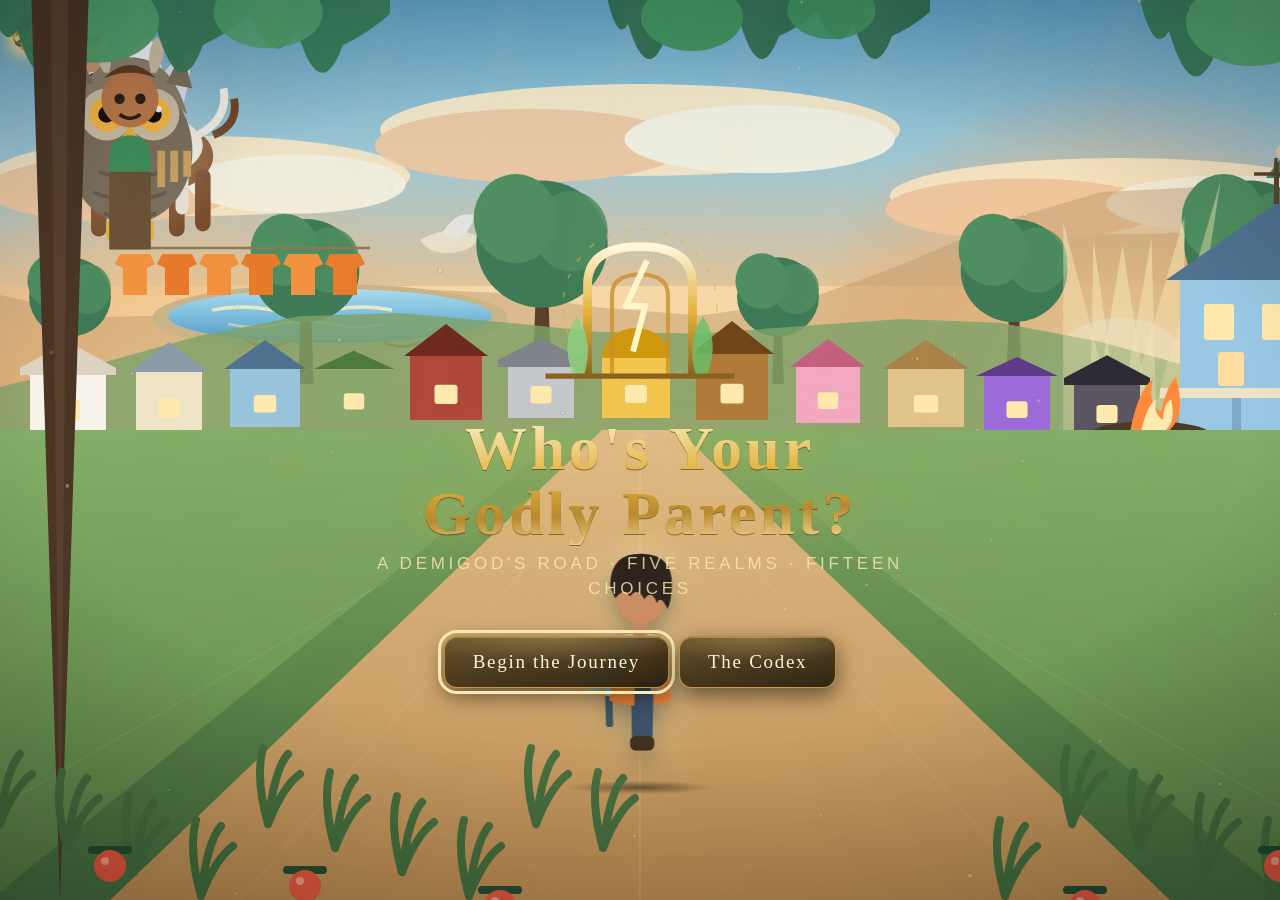
==== index.html @ 1853386f "Phase 4-6: realms 2-5 to the benchmark, perf pass, README Realm passes against the screenshots:   · " ====
<!doctype html>
<html lang="en">
<head>
<meta charset="utf-8">
<meta name="viewport" content="width=device-width, initial-scale=1, maximum-scale=1, user-scalable=no, viewport-fit=cover">
<meta name="color-scheme" content="dark">
<meta name="theme-color" content="#0C1B2A">
<meta name="description" content="Who's Your Godly Parent? — a swipe-driven journey through the demigod world.">
<meta name="referrer" content="no-referrer">
<title>Who's Your Godly Parent?</title>
<style>
/* ===========================================================================
   01-styles.css — everything the game looks like
   ---------------------------------------------------------------------------
   House rules enforced here:
     · no flat grey rectangles — UI sits on stone or vellum plates with a warm
       inner glow and a 1px gold hairline
     · display type is a system serif stack with a gold gradient fill
     · only transform and opacity are animated
     · prefers-reduced-motion kills parallax, particles, shake and ALL flashes
     · 44px minimum touch targets, 16px minimum body text
   =========================================================================== */

/* ---- 1. reset and page ------------------------------------------------- */

*, *::before, *::after { box-sizing: border-box; margin: 0; padding: 0; }

:root {
  /* type */
  --display: Optima, Palatino, "Palatino Linotype", "Palatino LT STD",
             "Book Antiqua", Georgia, serif;
  --body: "Avenir Next", Avenir, "Segoe UI", Roboto, -apple-system,
          BlinkMacSystemFont, "Helvetica Neue", sans-serif;

  /* the gold that runs through the whole UI */
  --gold: #E3B23C;
  --gold-lit: #FFE9AE;
  --gold-deep: #8A6220;
  --vellum: #F7EBD3;
  --ink: #2A2015;

  /* realm colours — overwritten per realm from data/realms.js */
  --r-sky-top: #8FCBEC;
  --r-sky-bot: #FFD9A0;
  --r-ground: #5E8B4C;
  --r-glow: #FFE6A8;
  --r-ink: #3A2A18;

  /* worldTint — answers change the world (SPEC §D.4). Lerped in JS. */
  --t-warmth: 0;
  --t-darkness: 0;
  --t-storm: 0;
  --t-growth: 0;
  --t-geometry: 0;

  /* the plus-junction sizing, responsive in one place */
  --card: clamp(92px, min(27vw, 19vh), 186px);
  --gap: clamp(8px, 2.4vw, 22px);

  --hud-h: clamp(44px, 7vh, 64px);
  --safe-t: env(safe-area-inset-top, 0px);
  --safe-b: env(safe-area-inset-bottom, 0px);
}

html, body {
  height: 100%;
  background: #07060B;
  color: var(--vellum);
  font-family: var(--body);
  font-size: 16px;
  line-height: 1.5;
  overflow: hidden;
  overscroll-behavior: none;          /* no iOS rubber-banding */
  -webkit-text-size-adjust: 100%;
  -webkit-tap-highlight-color: transparent;
}

#app {
  position: fixed;
  inset: 0;
  overflow: hidden;
  touch-action: none;                  /* no pinch-zoom, no double-tap-zoom */
  user-select: none;
  -webkit-user-select: none;
  -webkit-touch-callout: none;         /* no long-press menu on the play area */
}

/* Anything focusable gets a visible ring. Non-negotiable. */
:focus-visible {
  outline: 3px solid var(--gold-lit);
  outline-offset: 3px;
  border-radius: 6px;
}
/* keyboard users get the ring; pointer users do not get a stuck one */
:focus:not(:focus-visible) { outline: none; }

/* ---- 2. type ----------------------------------------------------------- */

.display {
  font-family: var(--display);
  font-weight: 600;
  letter-spacing: 0.06em;
  background: linear-gradient(178deg, #FFF6DA 0%, var(--gold) 46%, #B98A2E 72%, #FFE9AE 100%);
  -webkit-background-clip: text;
  background-clip: text;
  color: transparent;
  -webkit-text-fill-color: transparent;
  filter: drop-shadow(0 1px 0 rgba(60, 40, 10, 0.55))
          drop-shadow(0 0 14px rgba(227, 178, 60, 0.30));
}
/* a plain-gold variant for small text where the gradient turns to mud */
.gilt { color: var(--gold-lit); text-shadow: 0 1px 2px rgba(0,0,0,.6); }

.carved {
  font-family: var(--display);
  color: #EFE2C6;
  text-shadow: 0 1px 0 rgba(255,255,255,.22), 0 -1px 1px rgba(0,0,0,.7),
               0 2px 8px rgba(0,0,0,.55);
  letter-spacing: 0.05em;
}

/* ---- 3. plates — stone and vellum, never a flat grey box --------------- */

.plate {
  position: relative;
  border: 1px solid rgba(227, 178, 60, 0.55);
  border-radius: 14px;
  background:
    radial-gradient(120% 90% at 50% -10%, rgba(255, 226, 160, 0.20), transparent 62%),
    linear-gradient(168deg, rgba(58, 48, 38, 0.90), rgba(24, 20, 16, 0.94));
  box-shadow:
    inset 0 1px 0 rgba(255, 236, 190, 0.22),
    inset 0 0 26px rgba(255, 190, 90, 0.10),
    0 10px 30px rgba(0, 0, 0, 0.55);
  backdrop-filter: blur(3px) saturate(1.1);
  -webkit-backdrop-filter: blur(3px) saturate(1.1);
}
/* a fine stone speckle so the plate is never flat */
.plate::after {
  content: "";
  position: absolute; inset: 0;
  border-radius: inherit;
  pointer-events: none;
  opacity: .5;
  background-image:
    radial-gradient(rgba(255,255,255,.05) .5px, transparent .5px),
    radial-gradient(rgba(0,0,0,.13) .5px, transparent .5px);
  background-size: 7px 7px, 11px 11px;
  background-position: 0 0, 3px 5px;
}

.plate-vellum {
  border: 1px solid rgba(160, 120, 50, 0.6);
  background:
    radial-gradient(130% 100% at 40% 0%, #FBF3E0, #EBD9B6 58%, #D8C094 100%);
  color: var(--ink);
  box-shadow: inset 0 0 24px rgba(150, 110, 55, 0.28),
              0 10px 30px rgba(0, 0, 0, 0.5);
}
.plate-vellum::after { opacity: .28; }

/* ---- 4. stage and the six parallax layers ------------------------------ */

#stage { position: absolute; inset: 0; overflow: hidden; }

.layer {
  position: absolute;
  inset: 0;
  pointer-events: none;
  will-change: transform;
  transform: translate3d(0, 0, 0);
}
.layer .strip {
  position: absolute;
  top: 0; left: 0; height: 100%;
  display: flex;
  will-change: transform;
}
.layer .strip > svg {
  height: 100%;
  width: auto;
  display: block;
  flex: none;
}

/* L0 sky sits behind everything and barely moves */
#L0 { background: linear-gradient(to bottom, var(--r-sky-top), var(--r-sky-bot)); }

/* A 16:9 strip seen through a 9:19.5 phone window puts the painted horizon at
   60% of the screen, which leaves a dead slab of empty sky and squashes all
   the scenery into a thin band. Lifting the two mid layers pulls the horizon
   up to about 48%. The ground plane (L3) is authored to meet it there — see
   PLANE_HORIZON in art/realm-1-camp.js. Change one, change the other. */
#L1 .strip, #L2 .strip { top: -12.7778%; }

/* L4 used to carry a CSS blur for depth of field. A blur filter on a moving
   full-screen layer re-rasterises it every frame, so the depth cue is baked
   into the art as flatter, darker colour instead. */
#L4 { will-change: transform; }

/* the particle canvas — every particle system lives here, never in the DOM */
#fx {
  position: absolute; inset: 0;
  width: 100%; height: 100%;
  pointer-events: none;
}

/* ---- 5. screen-space light: god-rays, fog, vignette, caustics ---------- */

.fxlayer {
  position: absolute; inset: 0; pointer-events: none;
  transform: translateZ(0);       /* promote: otherwise these repaint every
                                     time the parallax underneath scrolls */
  backface-visibility: hidden;
}

#rays {
  opacity: calc(var(--ray-strength, .8) * .5);
  will-change: transform;
  background:
    repeating-linear-gradient(102deg,
      rgba(255, 255, 255, 0) 0px,
      rgba(255, 255, 255, .085) 18px,
      rgba(255, 255, 255, 0) 62px,
      rgba(255, 255, 255, 0) 120px);
  -webkit-mask-image: radial-gradient(130% 105% at 58% -18%, #000 0%, rgba(0,0,0,.55) 42%, transparent 82%);
  mask-image: radial-gradient(130% 105% at 58% -18%, #000 0%, rgba(0,0,0,.55) 42%, transparent 82%);
  animation: rayDrift 19s ease-in-out infinite alternate;
}
@keyframes rayDrift {
  from { transform: translate3d(-2.5%, 0, 0) skewX(0deg); }
  to   { transform: translate3d(2.5%, 0, 0) skewX(1.4deg); }
}

#fog {
  opacity: var(--fog-strength, .2);
  background: radial-gradient(120% 60% at 50% 78%,
              var(--r-glow) 0%, transparent 62%);
  will-change: transform, opacity;
  animation: fogBreathe 13s ease-in-out infinite alternate;
}
@keyframes fogBreathe {
  from { transform: translate3d(0, 1.5%, 0) scale(1.02); opacity: calc(var(--fog-strength, .2) * .78); }
  to   { transform: translate3d(0, -1%, 0) scale(1.09); opacity: var(--fog-strength, .2); }
}

#vignette {
  background:
    radial-gradient(115% 88% at 50% 46%, transparent 42%,
      rgba(6, 5, 12, calc(.30 + .55 * var(--t-darkness))) 78%,
      rgba(4, 3, 8, calc(.62 + .34 * var(--t-darkness))) 100%);
  transition: background .9s linear;
}
/* closes in during the junction slow-mo */
#vignette.tight { background:
    radial-gradient(86% 70% at 50% 46%, transparent 32%,
      rgba(6, 5, 12, .42) 68%, rgba(3, 2, 6, .70) 100%); }

#caustics {
  opacity: calc(var(--caustic-strength, 0) * .8);
  will-change: transform;
  background:
    repeating-radial-gradient(ellipse 120px 46px at 30% 20%,
      rgba(190, 255, 255, .16) 0 6px, transparent 6px 34px),
    repeating-radial-gradient(ellipse 170px 60px at 72% 62%,
      rgba(150, 240, 255, .13) 0 8px, transparent 8px 44px);
  animation: causticShift 8.5s ease-in-out infinite alternate;
}
@keyframes causticShift {
  from { transform: translate3d(-1.6%, -1%, 0) scale(1.04); }
  to   { transform: translate3d(1.8%, 1.4%, 0) scale(1.11); }
}

/* prismatic edge sheen — driven by worldTint warmth */
#sheen {
  opacity: calc(var(--t-warmth) * .4);
  background:
    linear-gradient(94deg, rgba(255,140,180,.25), transparent 22%),
    linear-gradient(266deg, rgba(140,220,255,.25), transparent 22%),
    radial-gradient(60% 40% at 50% 0%, rgba(255,240,190,.22), transparent 70%);
  transition: opacity 1.2s linear;
}

/* faint blueprint overlay — worldTint geometry */
#geometry {
  opacity: calc(var(--t-geometry) * .26);
  background:
    repeating-linear-gradient(0deg, rgba(160,210,255,.5) 0 1px, transparent 1px 46px),
    repeating-linear-gradient(90deg, rgba(160,210,255,.5) 0 1px, transparent 1px 46px);
  -webkit-mask-image: radial-gradient(70% 55% at 50% 42%, #000, transparent 76%);
  mask-image: radial-gradient(70% 55% at 50% 42%, #000, transparent 76%);
  transition: opacity 1.2s linear;
}

/* the white-out used by the lightning transition. Suppressed under
   prefers-reduced-motion — see section 14. */
#flash {
  background: #fff;
  opacity: 0;
  transition: opacity .12s linear;
}
#flash.on { opacity: 1; }

/* ---- 6. the hero ------------------------------------------------------- */

#hero {
  position: absolute;
  left: 50%;
  bottom: clamp(9%, 13vh, 18%);
  height: clamp(22%, 25vh, 27%);
  transform: translateX(-50%);
  transform-origin: 50% 100%;
  pointer-events: none;
  will-change: transform;
  filter: drop-shadow(0 12px 14px rgba(0, 0, 0, .45))
          drop-shadow(0 0 16px var(--r-glow, rgba(255, 230, 168, .5)));
}
#hero svg { height: 100%; width: auto; display: block; overflow: visible; }

/* the soft contact shadow the hero stands in */
#heroShadow {
  position: absolute;
  left: 50%;
  bottom: clamp(7.4%, 11.4vh, 16.4%);
  width: 16%;
  height: 2.2%;
  transform: translateX(-50%);
  background: radial-gradient(50% 50% at 50% 50%, rgba(0,0,0,.5), transparent 70%);
  pointer-events: none;
}

/* ---- 7. HUD — corners only, fades back during runs --------------------- */

#hud {
  position: absolute;
  inset: 0;
  pointer-events: none;
  padding: calc(10px + var(--safe-t)) 10px 10px;
  opacity: 1;
  transition: opacity .55s ease;
  z-index: 30;
}
#hud.dim { opacity: .3; }
#hud.hidden { opacity: 0; pointer-events: none; }
#hud > * { pointer-events: auto; }

#satchel {
  position: absolute; top: calc(10px + var(--safe-t)); left: 10px;
  display: flex; flex-wrap: wrap; gap: 5px;
  max-width: 34vw;
}
.satchel-item {
  width: 30px; height: 30px;
  border-radius: 50%;
  display: grid; place-items: center;
  background: radial-gradient(60% 60% at 40% 32%, rgba(255,232,170,.34), rgba(30,24,16,.82));
  border: 1px solid rgba(227,178,60,.6);
  box-shadow: 0 0 10px rgba(255,200,90,.28), inset 0 1px 0 rgba(255,240,200,.3);
  animation: springIn .5s cubic-bezier(.2, 1.5, .4, 1) both;
}
.satchel-item svg { width: 19px; height: 19px; display: block; }
@keyframes springIn {
  from { transform: scale(0) rotate(-40deg); opacity: 0; }
  to   { transform: scale(1) rotate(0deg); opacity: 1; }
}

#realmTag {
  position: absolute; top: calc(8px + var(--safe-t)); left: 50%;
  transform: translateX(-50%);
  text-align: center;
  width: min(52vw, 420px);
}
#realmTag .rname {
  font-family: var(--display);
  font-size: clamp(12px, 2.6vw, 17px);
  letter-spacing: .16em;
  text-transform: uppercase;
  color: var(--gold-lit);
  text-shadow: 0 2px 6px rgba(0,0,0,.8);
}
#dots { display: flex; gap: 4px; justify-content: center; margin-top: 5px; }
#dots i {
  width: 6px; height: 6px; border-radius: 50%;
  background: rgba(255, 235, 190, .26);
  box-shadow: inset 0 0 0 1px rgba(0,0,0,.35);
  transition: transform .3s, background .3s;
}
#dots i.done { background: var(--gold); }
#dots i.now  { background: var(--gold-lit); transform: scale(1.75);
               box-shadow: 0 0 9px rgba(255,225,150,.9); }

#toggles {
  position: absolute; top: calc(8px + var(--safe-t)); right: 8px;
  display: flex; gap: 6px;
}
.tog {
  width: 44px; height: 44px;            /* 44px minimum touch target */
  display: grid; place-items: center;
  border-radius: 11px;
  border: 1px solid rgba(227,178,60,.5);
  background: linear-gradient(168deg, rgba(58,48,38,.86), rgba(20,17,13,.9));
  color: var(--gold-lit);
  cursor: pointer;
  font: inherit;
  box-shadow: inset 0 1px 0 rgba(255,236,190,.18), 0 4px 12px rgba(0,0,0,.45);
}
.tog[aria-pressed="true"] {
  background: linear-gradient(168deg, rgba(120, 92, 34, .9), rgba(70, 52, 18, .92));
  color: #FFF6DA;
}
.tog svg { width: 21px; height: 21px; }

/* ---- 8. the junction — the plus, the money moment ---------------------- */

#junction {
  position: absolute; inset: 0;
  display: none;
  z-index: 20;
  padding: calc(var(--hud-h) + var(--safe-t) + 4px) 8px calc(10px + var(--safe-b));
  place-items: center;
  grid-template-rows: auto 1fr;
  gap: clamp(6px, 1.6vh, 18px);
}
#junction.on { display: grid; }

/* the question plaque */
#prompt {
  width: min(94vw, 740px);
  padding: clamp(10px, 2.2vh, 18px) clamp(14px, 3vw, 26px);
  text-align: center;
  font-family: var(--display);
  font-size: clamp(16px, 4.1vw, 25px);
  line-height: 1.32;
  color: #F6EBD2;
  text-shadow: 0 1px 0 rgba(255,255,255,.15), 0 2px 10px rgba(0,0,0,.7);
  transform: translateY(-130%);
  opacity: 0;
}
#prompt.in { animation: plaqueDrop .62s cubic-bezier(.18, 1.3, .35, 1) forwards; }
@keyframes plaqueDrop {
  0%   { transform: translateY(-130%) scale(.94); opacity: 0; }
  70%  { transform: translateY(6%) scale(1.02); opacity: 1; }
  88%  { transform: translateY(-2%) scale(.995); opacity: 1; }
  100% { transform: translateY(0) scale(1); opacity: 1; }
}

/* the plus itself: a 3x3 grid with four arms and a centre */
#lanes {
  display: grid;
  grid-template-columns: repeat(3, var(--card));
  grid-template-rows: repeat(3, var(--card));
  gap: var(--gap);
  transform-style: preserve-3d;
  will-change: transform;
  transition: transform .18s ease-out;
}
.lane-UP     { grid-area: 1 / 2; }
.lane-LEFT   { grid-area: 2 / 1; }
.lane-CENTRE { grid-area: 2 / 2; }
.lane-RIGHT  { grid-area: 2 / 3; }
.lane-DOWN   { grid-area: 3 / 2; }

.lane {
  position: relative;
  display: flex;
  flex-direction: column;
  align-items: center;
  justify-content: center;
  gap: 4px;
  padding: 6px;
  min-width: 44px; min-height: 44px;
  border-radius: 15px;
  cursor: pointer;
  border: 1px solid rgba(240, 200, 110, .62);
  background:
    radial-gradient(90% 74% at 50% 6%, var(--lane-glow, #FFE0A0) 0%, transparent 52%),
    radial-gradient(120% 96% at 50% 100%, rgba(255, 232, 170, .18), transparent 62%),
    linear-gradient(168deg, rgba(74, 63, 50, .93), rgba(30, 25, 20, .95));
  box-shadow: inset 0 1px 0 rgba(255, 240, 200, .28),
              inset 0 0 30px rgba(255, 200, 110, .14),
              0 8px 24px rgba(0, 0, 0, .55);
  opacity: 0;
  transform: scale(.8);
  transition: filter .18s, opacity .18s, box-shadow .18s;
  will-change: transform, opacity;
}
/* the stagger-bloom, 70ms apart, spring easing */
#lanes.bloom .lane { animation: laneBloom .46s cubic-bezier(.18, 1.5, .4, 1) forwards; }
#lanes.bloom .lane-UP     { animation-delay: 0ms; }
#lanes.bloom .lane-RIGHT  { animation-delay: 70ms; }
#lanes.bloom .lane-DOWN   { animation-delay: 140ms; }
#lanes.bloom .lane-LEFT   { animation-delay: 210ms; }
#lanes.bloom .lane-CENTRE { animation-delay: 280ms; }
@keyframes laneBloom {
  from { opacity: 0; transform: scale(.8); }
  to   { opacity: 1; transform: scale(1); }
}

/* each lane carries its own coloured god-light */
.lane .glow {
  position: absolute; inset: -1px;
  border-radius: inherit;
  pointer-events: none;
  opacity: .34;
  background: radial-gradient(78% 62% at 50% 14%, var(--lane-glow, #FFE0A0), transparent 72%);
  mix-blend-mode: screen;
  transition: opacity .2s;
}
.lane .art { width: 88%; height: 68%; display: grid; place-items: center; }
.lane .art svg { width: 100%; height: 100%; overflow: visible; }
.lane .lbl {
  font-size: clamp(10px, 2.5vw, 13.5px);
  line-height: 1.16;
  text-align: center;
  color: #F4E7CC;
  text-shadow: 0 1px 3px rgba(0,0,0,.85);
  padding: 0 2px;
  max-width: 100%;
}
/* pure-visual questions: the art fills the card, no text at all */
.lane.visual .art { width: 100%; height: 100%; }
.lane.visual { padding: 2px; }

/* the directional chevron, so lanes are identified by icon and position,
   never by colour alone */
.lane .chev {
  position: absolute;
  color: var(--gold-lit);
  opacity: .85;
  filter: drop-shadow(0 1px 2px rgba(0,0,0,.8));
  font-size: 13px;
  line-height: 1;
}
.lane-UP     .chev { top: 4px;    left: 50%; transform: translateX(-50%); }
.lane-DOWN   .chev { bottom: 4px; left: 50%; transform: translateX(-50%); }
.lane-LEFT   .chev { left: 5px;   top: 50%;  transform: translateY(-50%); }
.lane-RIGHT  .chev { right: 5px;  top: 50%;  transform: translateY(-50%); }
.lane-CENTRE .chev { bottom: 3px; left: 50%; transform: translateX(-50%); font-size: 9px;
                     letter-spacing: .14em; opacity: .7; }

/* live drag feedback: target lifts and brightens, the others dim */
.lane.target {
  filter: brightness(1.32) saturate(1.15);
  box-shadow: inset 0 1px 0 rgba(255,240,200,.4),
              0 0 0 2px rgba(255, 226, 150, .75),
              0 16px 34px rgba(0,0,0,.6),
              0 0 42px var(--lane-glow, rgba(255,220,150,.5));
}
.lane.target .glow { opacity: .95; }
.lane.dimmed { filter: brightness(.52) saturate(.7); }

/* commit: the chosen card flares white-hot */
.lane.chosen { animation: laneFlare .5s ease-out forwards; z-index: 3; }
@keyframes laneFlare {
  0%   { filter: brightness(1.3); transform: scale(1); }
  35%  { filter: brightness(3.4) saturate(.2); transform: scale(1.14); }
  100% { filter: brightness(2.6) saturate(0); transform: scale(1.3); opacity: 0; }
}
/* the other four shatter into motes and drift away */
.lane.shatter { animation: laneShatter .52s ease-in forwards; }
@keyframes laneShatter {
  0%   { opacity: 1; transform: scale(1) rotate(0deg); filter: brightness(1); }
  100% { opacity: 0; transform: scale(.62) rotate(var(--shatter-rot, 8deg))
                     translate3d(var(--shatter-x, 0), var(--shatter-y, -30px), 0);
         filter: brightness(2.2) blur(3px); }
}

/* ---- 9. the one-time tutorial ----------------------------------------- */

#tutorial {
  position: absolute; inset: 0;
  z-index: 40;
  display: none;
  place-items: center;
  background: radial-gradient(60% 50% at 50% 50%, rgba(5,4,10,.45), rgba(5,4,10,.82));
}
#tutorial.on { display: grid; }
#tutorial .tut-inner { text-align: center; padding: 22px; width: min(88vw, 420px); }
#tutorial h3 { font-family: var(--display); font-size: 22px; margin-bottom: 6px; }
#tutorial p { font-size: 16px; color: #E9DCC2; margin-bottom: 14px; }
#ghostHand {
  width: 168px; height: 168px; margin: 0 auto 10px;
  color: var(--gold-lit);
}
#ghostHand .trace { animation: tracePlus 4.4s ease-in-out infinite; }
@keyframes tracePlus {
  0%   { transform: translate(0, 0); opacity: 0; }
  6%   { opacity: 1; }
  20%  { transform: translate(0, -42px); }
  36%  { transform: translate(42px, 0); }
  52%  { transform: translate(0, 42px); }
  68%  { transform: translate(-42px, 0); }
  84%  { transform: translate(0, 0); opacity: 1; }
  100% { transform: translate(0, 0); opacity: 0; }
}

/* ---- 10. full-screen overlay screens ---------------------------------- */

.screen {
  position: absolute; inset: 0;
  z-index: 25;
  display: none;
  overflow-y: auto;
  overflow-x: hidden;
  -webkit-overflow-scrolling: touch;
  padding: calc(16px + var(--safe-t)) 14px calc(20px + var(--safe-b));
}
.screen.on { display: block; }
.screen-center { min-height: 100%; display: grid; place-items: center; }

/* --- title --- */
#titleScreen .title-wrap { text-align: center; width: min(92vw, 620px); }
#titleScreen h1 {
  font-family: var(--display);
  font-size: clamp(30px, 9vw, 62px);
  line-height: 1.04;
  margin-bottom: 6px;
}
#titleScreen .sub {
  font-size: clamp(13px, 3.2vw, 17px);
  letter-spacing: .22em;
  text-transform: uppercase;
  color: rgba(255, 233, 174, .8);
  margin-bottom: clamp(18px, 4vh, 34px);
}
#titleScreen .crest { width: min(46vw, 210px); margin: 0 auto clamp(10px, 3vh, 26px); }

.btn {
  font-family: var(--display);
  font-size: clamp(15px, 3.6vw, 19px);
  letter-spacing: .09em;
  padding: 14px 28px;
  min-height: 48px;
  border-radius: 13px;
  cursor: pointer;
  color: #FFF3D6;
  border: 1px solid rgba(227,178,60,.72);
  background:
    radial-gradient(100% 80% at 50% 0%, rgba(255,226,160,.26), transparent 66%),
    linear-gradient(170deg, rgba(96, 74, 34, .92), rgba(38, 29, 16, .95));
  box-shadow: inset 0 1px 0 rgba(255,240,200,.28), 0 8px 22px rgba(0,0,0,.5);
  transition: transform .14s ease, filter .14s ease;
}
.btn:hover { filter: brightness(1.18); transform: translateY(-1px); }
.btn:active { transform: translateY(1px) scale(.985); }
.btn-row { display: flex; flex-wrap: wrap; gap: 10px; justify-content: center; }

/* --- character select uses the same plus, so the mechanic is taught --- */
#selectScreen .sel-wrap { width: 100%; display: grid; place-items: center; gap: clamp(6px, 2vh, 16px); }
#selectScreen h2 {
  font-family: var(--display);
  font-size: clamp(17px, 4.4vw, 27px);
  text-align: center;
}
#selectScreen .hint { font-size: 14px; color: rgba(240,228,200,.72); text-align: center; }
.pedestal {
  position: absolute; bottom: 2px; left: 50%; transform: translateX(-50%);
  width: 76%; height: 13%;
  border-radius: 50%;
  background: radial-gradient(50% 50% at 50% 50%,
    rgba(255, 226, 160, .34), rgba(120, 90, 40, .12) 60%, transparent 72%);
  animation: pedestalTurn 7s linear infinite;
}
@keyframes pedestalTurn {
  from { transform: translateX(-50%) scaleX(1); }
  50%  { transform: translateX(-50%) scaleX(.72); }
  to   { transform: translateX(-50%) scaleX(1); }
}
#flavour {
  min-height: 2.6em;
  font-size: clamp(13px, 3.2vw, 16px);
  font-style: italic;
  color: #F0E2C4;
  text-align: center;
  width: min(90vw, 520px);
  text-shadow: 0 1px 4px rgba(0,0,0,.8);
}
#flavour .caret {
  display: inline-block; width: 2px; height: 1em;
  background: var(--gold-lit); vertical-align: -.14em;
  animation: caretBlink 1s steps(1) infinite;
}
@keyframes caretBlink { 50% { opacity: 0; } }

/* --- realm intro card --- */
#realmIntro {
  position: absolute; inset: 0; z-index: 22;
  display: none; place-items: center;
  background: radial-gradient(70% 60% at 50% 50%, rgba(4,3,8,.25), rgba(4,3,8,.72));
}
#realmIntro.on { display: grid; }
#realmIntro .ri-inner { text-align: center; }
#realmIntro .ri-name {
  font-family: var(--display);
  font-size: clamp(28px, 8.4vw, 66px);
  letter-spacing: .1em;
  animation: riIn 1.1s cubic-bezier(.16,1,.3,1) both;
}
#realmIntro .ri-sub {
  font-size: clamp(12px, 3vw, 16px);
  letter-spacing: .2em; text-transform: uppercase;
  color: rgba(255,236,190,.78);
  margin-top: 8px;
  animation: riIn 1.1s .18s cubic-bezier(.16,1,.3,1) both;
}
#realmIntro .ri-rule {
  height: 1px; width: min(64vw, 340px); margin: 14px auto 0;
  background: linear-gradient(90deg, transparent, var(--gold), transparent);
  animation: riRule 1.2s .3s cubic-bezier(.16,1,.3,1) both;
}
@keyframes riIn { from { opacity: 0; transform: translateY(18px) scale(.97); letter-spacing: .3em; }
                  to   { opacity: 1; transform: none; } }
@keyframes riRule { from { opacity: 0; transform: scaleX(0); } to { opacity: 1; transform: scaleX(1); } }

/* ---- 11. the claiming ------------------------------------------------- */

#claiming { position: absolute; inset: 0; z-index: 26; display: none; }
#claiming.on { display: block; }
#claimStage { position: absolute; inset: 0; overflow: hidden; }
#claimStage svg { position: absolute; inset: 0; width: 100%; height: 100%; }

#claimDrain {
  position: absolute; inset: 0; pointer-events: none;
  background: radial-gradient(70% 60% at 50% 55%, transparent 0%, rgba(3,2,6,.95) 82%);
  opacity: 0;
  transition: opacity 1.6s ease-in;
}
#claimDrain.on { opacity: 1; }

#claimSymbol {
  position: absolute;
  left: 50%; top: 23%;
  width: clamp(120px, 34vw, 260px);
  height: clamp(120px, 34vw, 260px);
  transform: translate(-50%, -50%) scale(.2);
  opacity: 0;
  pointer-events: none;
}
#claimSymbol.ignite { animation: symbolIgnite 1.5s cubic-bezier(.16,1,.3,1) forwards; }
@keyframes symbolIgnite {
  0%   { opacity: 0; transform: translate(-50%,-50%) scale(.2) rotate(-25deg); }
  55%  { opacity: 1; transform: translate(-50%,-50%) scale(1.12) rotate(6deg); }
  100% { opacity: 1; transform: translate(-50%,-50%) scale(1) rotate(0deg); }
}
#claimSymbol .spin { animation: slowSpin 14s linear infinite; transform-origin: 50% 50%; }
@keyframes slowSpin { to { transform: rotate(360deg); } }

/* the light it casts down over the scene */
#claimBeam {
  position: absolute; left: 50%; top: 21%;
  width: clamp(180px, 60vw, 560px); height: 74%;
  transform: translateX(-50%);
  pointer-events: none;
  opacity: 0;
  background: linear-gradient(to bottom,
    var(--claim-glow, #FFE9AE) 0%, transparent 88%);
  -webkit-mask-image: linear-gradient(to bottom, transparent 0, #000 18%, transparent 94%);
  mask-image: linear-gradient(to bottom, transparent 0, #000 18%, transparent 94%);
  clip-path: polygon(42% 0%, 58% 0%, 100% 100%, 0% 100%);
  mix-blend-mode: screen;
  transition: opacity 1s ease;
}
#claimBeam.on { opacity: .42; animation: beamBreathe 3.4s ease-in-out infinite alternate; }
@keyframes beamBreathe { from { opacity: .30; } to { opacity: .52; } }

/* the shockwave ring */
#claimRing {
  position: absolute; left: 50%; top: 23%;
  width: 40px; height: 40px; border-radius: 50%;
  transform: translate(-50%, -50%);
  border: 3px solid var(--claim-glow, #FFE9AE);
  opacity: 0; pointer-events: none;
}
#claimRing.burst { animation: ringBurst 1.15s cubic-bezier(.1, .8, .3, 1) forwards; }
@keyframes ringBurst {
  0%   { opacity: .95; transform: translate(-50%,-50%) scale(.2); border-width: 6px; }
  100% { opacity: 0;   transform: translate(-50%,-50%) scale(26);  border-width: 1px; }
}

#claimName {
  position: absolute; left: 0; right: 0; top: 44%;
  text-align: center;
  font-family: var(--display);
  font-weight: 600;
  font-size: clamp(34px, 12vw, 90px);
  letter-spacing: .1em;
  pointer-events: none;
}
#claimName .ch {
  display: inline-block;
  opacity: 0;
  transform: translateY(14px) scale(1.5);
  color: #FFE9AE;
  text-shadow: 0 0 18px var(--claim-glow, #FFE9AE), 0 0 46px var(--claim-glow, #FFE9AE),
               0 2px 3px rgba(0, 0, 0, .85);
}
#claimName .ch.in { animation: chIn .34s cubic-bezier(.16,1,.3,1) forwards; }
@keyframes chIn { to { opacity: 1; transform: none; } }

#claimLine {
  position: absolute; left: 0; right: 0; top: 84%;
  text-align: center;
  font-size: clamp(14px, 3.6vw, 20px);
  letter-spacing: .1em;
  color: #F3E6CA;
  opacity: 0;
  transition: opacity 1s ease;
  padding: 0 16px;
}
#claimLine.on { opacity: 1; }

/* ---- 12. result card -------------------------------------------------- */

#resultScreen { background: radial-gradient(80% 70% at 50% 0%, rgba(20,16,28,.9), rgba(4,3,8,.97)); }

#card {
  width: min(94vw, 460px);
  margin: 0 auto;
  border-radius: 20px;
  overflow: hidden;
  padding: 0 0 18px;
  animation: cardUp .8s cubic-bezier(.16,1,.3,1) both;
}
@keyframes cardUp { from { opacity: 0; transform: translateY(46px) scale(.97); } to { opacity: 1; transform: none; } }

.card-hero {
  position: relative;
  height: clamp(190px, 34vh, 280px);
  display: grid; place-items: center;
  overflow: hidden;
  background:
    radial-gradient(70% 55% at 50% 26%, var(--g-glow, #fff), transparent 68%),
    linear-gradient(168deg, var(--g-b, #333) 0%, var(--g-a, #888) 145%);
}
.card-hero .halo {
  position: absolute; inset: -20%;
  background: radial-gradient(45% 40% at 50% 34%, var(--g-glow, #fff), transparent 68%);
  opacity: .55; mix-blend-mode: screen;
  animation: haloPulse 4.6s ease-in-out infinite alternate;
}
@keyframes haloPulse { from { opacity: .38; transform: scale(1); } to { opacity: .68; transform: scale(1.07); } }
.card-hero .sym { position: absolute; top: 5%; width: 44%; opacity: 1;
                  filter: drop-shadow(0 0 18px var(--g-glow, #fff)); }
.card-hero .sym .spin { animation: slowSpin 22s linear infinite; transform-origin: 50% 50%; }
.card-hero .fig { position: relative; height: 82%; margin-top: 9%; }
.card-hero .fig svg { height: 100%; width: auto; }

.card-body { padding: 14px clamp(12px, 4vw, 20px) 0; }
.card-god { font-family: var(--display); font-size: clamp(26px, 7vw, 38px); text-align: center; }
.card-dom {
  text-align: center; font-size: clamp(12px, 3vw, 14.5px);
  color: rgba(240, 228, 200, .82); letter-spacing: .04em; margin-bottom: 12px;
}
.card-sec { margin-top: 13px; }
.card-sec h4 {
  font-family: var(--display); font-size: 12.5px; letter-spacing: .19em;
  text-transform: uppercase; color: var(--gold); margin-bottom: 5px;
}
.card-sec p, .card-sec li { font-size: 14.5px; line-height: 1.45; color: #EFE3CB; }
.card-sec ul { list-style: none; }
.card-sec li { padding-left: 17px; position: relative; margin-bottom: 3px; }
.card-sec li::before {
  content: "✦"; position: absolute; left: 0; top: 0;
  color: var(--gold); font-size: 11px; line-height: 1.7;
}

.chips { display: flex; gap: 7px; flex-wrap: wrap; }
.chip {
  display: flex; align-items: center; gap: 6px;
  padding: 6px 10px 6px 7px;
  border-radius: 999px;
  border: 1px solid rgba(227,178,60,.45);
  background: linear-gradient(168deg, rgba(60,50,38,.8), rgba(24,20,15,.85));
  font-size: 12.5px; color: #F0E4CC;
}
.chip svg { width: 19px; height: 19px; flex: none; }
.chip .swatch { width: 15px; height: 15px; border-radius: 50%; border: 1px solid rgba(0,0,0,.4); }

.bars { display: grid; gap: 7px; }
.bar-row { display: grid; grid-template-columns: 74px 1fr 42px; gap: 8px; align-items: center; font-size: 13px; }
.bar-track {
  height: 9px; border-radius: 999px; overflow: hidden;
  background: rgba(255, 240, 210, .12);
  box-shadow: inset 0 1px 2px rgba(0,0,0,.5);
}
.bar-fill {
  height: 100%; border-radius: 999px;
  background: linear-gradient(90deg, var(--bar-b, #888), var(--bar-a, #fff));
  box-shadow: 0 0 10px var(--bar-a, #fff);
  transform-origin: 0 50%;
  animation: barGrow 1s .3s cubic-bezier(.16,1,.3,1) both;
}
@keyframes barGrow { from { transform: scaleX(0); } to { transform: scaleX(1); } }

#cardNote {
  font-size: 12.5px; color: rgba(240,230,205,.66); text-align: center;
  margin-top: 10px; padding: 0 14px; line-height: 1.45;
}

/* ---- 13. codex -------------------------------------------------------- */

#codexScreen { background: radial-gradient(80% 70% at 50% 0%, rgba(18,15,26,.94), rgba(4,3,8,.98)); }
#codexScreen h2 { font-family: var(--display); font-size: clamp(22px, 6vw, 34px); text-align: center; }
#codexCount { text-align: center; color: var(--gold-lit); font-size: 14px; margin-bottom: 14px; letter-spacing: .1em; }
#codexGrid {
  display: grid; gap: 10px;
  grid-template-columns: repeat(auto-fill, minmax(126px, 1fr));
  width: min(96vw, 900px); margin: 0 auto 16px;
}
.codex-cell {
  border-radius: 14px; padding: 12px 8px; text-align: center; cursor: pointer;
  transition: transform .16s ease, filter .16s ease;
}
.codex-cell:hover { transform: translateY(-2px); filter: brightness(1.15); }
.codex-cell .cs { width: 52px; height: 52px; margin: 0 auto 7px; }
.codex-cell .cn { font-family: var(--display); font-size: 15px; color: #F2E6CC; }
.codex-cell .cd { font-size: 11.5px; color: rgba(235,225,200,.6); margin-top: 2px; line-height: 1.3; }
.codex-cell.locked { filter: grayscale(1) brightness(.42); }
.codex-cell.locked .cn { color: rgba(230,220,200,.42); letter-spacing: .3em; }

/* ---- 14. accessibility: reduced motion -------------------------------- */
/* Kills parallax, particles, shake and ALL flashes including the lightning
   white-out. Applies from the OS setting or from the in-game HUD toggle,
   because some children need it when the OS setting is off. */

@media (prefers-reduced-motion: reduce) {
  :root { --auto-reduced: 1; }
}

.reduced #fx { display: none; }
.reduced #rays,
.reduced #fog,
.reduced #caustics { animation: none !important; }
.reduced #flash { display: none !important; }
.reduced .layer .strip { transition: none !important; }
.reduced *,
.reduced *::before,
.reduced *::after {
  animation-duration: .001s !important;
  animation-iteration-count: 1 !important;
  transition-duration: .12s !important;
}
/* things that must still be visible when their animation is switched off */
.reduced .lane { opacity: 1 !important; transform: none !important; }
.reduced #prompt { opacity: 1 !important; transform: none !important; }
.reduced #claimSymbol { opacity: 1 !important; transform: translate(-50%,-50%) scale(1) !important; }
.reduced #claimName .ch { opacity: 1 !important; transform: none !important; }
.reduced .bar-fill { transform: scaleX(1) !important; }
.reduced .satchel-item { opacity: 1 !important; transform: none !important; }
.reduced #card { opacity: 1 !important; transform: none !important; }
.reduced .card-hero .halo { opacity: .5 !important; }

/* ---- 15. small-screen and short-screen tuning ------------------------- */

/* below 360px the plus still has to fit — shrink the gap first, then the card */
@media (max-width: 359px) {
  :root { --card: clamp(84px, 26.5vw, 104px); --gap: 6px; }
  .lane .lbl { font-size: 9.5px; }
}
/* landscape phones: very little vertical room, so the plus drives off vh */
@media (orientation: landscape) and (max-height: 520px) {
  :root { --card: clamp(74px, 15vh, 128px); --gap: clamp(6px, 1.4vh, 12px); }
  #prompt { font-size: clamp(13px, 2.2vh, 19px); padding: 6px 16px; }
  #junction { gap: 4px; padding-top: calc(var(--safe-t) + 40px); }
}
/* big screens: let it breathe rather than stretch */
@media (min-width: 1200px) {
  #prompt { font-size: 26px; }
}

/* a screen-reader-only live region for junction announcements */
.sr {
  position: absolute !important;
  width: 1px; height: 1px;
  padding: 0; margin: -1px; overflow: hidden;
  clip: rect(0 0 0 0); clip-path: inset(50%);
  white-space: nowrap; border: 0;
}

/* ---- 15b. the ground plane and the claiming hero ---------------------- */

#L3 .plane { position: absolute; inset: 0; }
#L3 .plane svg { width: 100%; height: 100%; display: block; }
#items, #npcs { position: absolute; inset: 0; pointer-events: none; }

#claimHero {
  position: absolute;
  left: 50%; bottom: 13%;
  height: 24%;
  transform: translateX(-50%);
  pointer-events: none;
  filter: drop-shadow(0 10px 18px rgba(0,0,0,.6));
  z-index: 2;
}
#claimHero svg { height: 100%; width: auto; display: block; overflow: visible; }
#claimSymbol, #claimRing, #claimName, #claimLine { z-index: 3; }
#claimBeam { z-index: 1; }

/* ---- 15c. realm exit flourishes — never a fade ------------------------ */

#transition { z-index: 24; overflow: hidden; }
#transition.tr-on { pointer-events: none; }

/* Camp -> Forest: dive between two enormous trunks that sweep past */
.tr-trunk {
  position: absolute; top: -10%; height: 120%; width: 42%;
  background: linear-gradient(90deg, #0B1F16, #1C3728 60%, #0B1F16);
  box-shadow: 0 0 60px rgba(0,0,0,.8);
}
.tr-left  { left: 0;  transform: translateX(-100%) scaleX(.6);
            animation: trunkIn .76s cubic-bezier(.5,0,.7,1) forwards; }
.tr-right { right: 0; transform: translateX(100%) scaleX(.6);
            animation: trunkInR .76s cubic-bezier(.5,0,.7,1) forwards; }
@keyframes trunkIn  { 40% { transform: translateX(-6%) scaleX(1); }
                      100% { transform: translateX(-4%) scaleX(2.6); } }
@keyframes trunkInR { 40% { transform: translateX(6%) scaleX(1); }
                      100% { transform: translateX(4%) scaleX(2.6); } }

/* Forest -> Sea: a wave rises and crashes over the lens, then clears */
.tr-wave {
  position: absolute; left: -20%; width: 140%; height: 160%; bottom: -160%;
  border-radius: 50% 50% 0 0 / 26% 26% 0 0;
  background: linear-gradient(to bottom, #7CE7F0, #1E7A8C 30%, #0A2A43);
  animation: waveUp .9s cubic-bezier(.4,0,.5,1) forwards;
}
.tr-foam {
  position: absolute; inset: 0; opacity: 0;
  background: radial-gradient(70% 40% at 50% 80%, rgba(255,255,255,.9), transparent 70%);
  animation: foamHit .9s ease-out forwards;
}
@keyframes waveUp  { 55% { bottom: -14%; } 100% { bottom: 0; border-radius: 0; } }
@keyframes foamHit { 0%,40% { opacity: 0; } 62% { opacity: 1; } 100% { opacity: .25; } }

/* Sea -> Underworld: a whirlpool spiral drains the screen, a lantern lights */
.tr-spiral {
  position: absolute; left: 50%; top: 50%; width: 300vmax; height: 300vmax;
  margin: -150vmax 0 0 -150vmax;
  background: conic-gradient(from 0deg, #041A2C, #0A2A43 12%, #02101A 24%, #041A2C 36%,
              #0A2A43 50%, #02101A 62%, #041A2C 76%, #0A0810 90%, #041A2C 100%);
  animation: drain 1.05s cubic-bezier(.4,0,.6,1) forwards;
}
@keyframes drain {
  from { transform: rotate(0deg) scale(1); opacity: .2; }
  60%  { opacity: 1; }
  to   { transform: rotate(760deg) scale(.02); opacity: 1; }
}
.tr-lantern {
  position: absolute; left: 50%; top: 50%; width: 16px; height: 16px;
  margin: -8px 0 0 -8px; border-radius: 50%;
  background: #FF6B35; box-shadow: 0 0 0 0 rgba(255,107,53,.9);
  opacity: 0;
  animation: lanternUp 1.05s .62s ease-out forwards;
}
@keyframes lanternUp {
  from { opacity: 0; box-shadow: 0 0 0 0 rgba(255,107,53,.9); }
  40%  { opacity: 1; }
  to   { opacity: 1; box-shadow: 0 0 220vmax 220vmax rgba(11,10,16,1); }
}

/* Olympus -> Claiming: pull up through cloud, spin, descend at dusk */
.tr-cloud {
  position: absolute; inset: -20%;
  background:
    radial-gradient(45% 30% at 30% 40%, #FFFFFF, transparent 70%),
    radial-gradient(50% 34% at 70% 60%, #F5EFFF, transparent 72%),
    radial-gradient(60% 40% at 50% 20%, #FDFBF5, transparent 74%),
    linear-gradient(180deg, #F5CBD8, #7B5FC4);
  opacity: 0;
  animation: cloudSwallow 1.25s ease-in-out forwards;
}
@keyframes cloudSwallow {
  0%   { opacity: 0; transform: scale(1.6); }
  45%  { opacity: 1; transform: scale(1); }
  70%  { opacity: 1; transform: scale(1.1); }
  100% { opacity: 0; transform: scale(2.2); }
}
#stage.tr-spin { animation: camSpin 1.2s cubic-bezier(.5,0,.5,1) forwards; }
@keyframes camSpin {
  0%   { transform: none; }
  50%  { transform: scale(1.25) rotate(96deg); }
  100% { transform: scale(1) rotate(180deg); opacity: 0; }
}
.reduced #stage.tr-spin { animation: none; }

/* ---- 16. idle-animation kit for the hand-drawn art -------------------- */
/* Every illustration in the game uses these, so nothing is ever a static
   picture. Stagger them by setting style="animation-delay:-1.3s" inline.
   All of them animate transform or opacity only. */

.a-breathe  { animation: aBreathe 3.4s ease-in-out infinite alternate; transform-origin: 50% 70%; }
.a-bob      { animation: aBob 2.8s ease-in-out infinite alternate; }
.a-sway     { animation: aSway 4.2s ease-in-out infinite alternate; transform-origin: 50% 100%; }
.a-swayFast { animation: aSway 1.9s ease-in-out infinite alternate; transform-origin: 50% 100%; }
.a-blink    { animation: aBlink 5.1s steps(1) infinite; transform-origin: 50% 50%; }
.a-spin     { animation: aSpin 9s linear infinite; transform-origin: 50% 50%; }
.a-spinSlow { animation: aSpin 22s linear infinite; transform-origin: 50% 50%; }
.a-shimmer  { animation: aShimmer 2.6s ease-in-out infinite alternate; }
.a-flicker  { animation: aFlicker 3.7s ease-in-out infinite; }
.a-tail     { animation: aTail 2.2s ease-in-out infinite alternate; transform-origin: 12% 50%; }
.a-driftX   { animation: aDriftX 6.5s ease-in-out infinite alternate; }
.a-driftY   { animation: aDriftY 5.2s ease-in-out infinite alternate; }
.a-rise     { animation: aRise 3.6s linear infinite; }
.a-pulse    { animation: aPulse 2.4s ease-in-out infinite alternate; transform-origin: 50% 50%; }
.a-wave     { animation: aWave 4.8s ease-in-out infinite; }
.a-flow     { animation: aFlow 7s linear infinite; }

@keyframes aBreathe { from { transform: scale(1); } to { transform: scale(1.045); } }
@keyframes aBob     { from { transform: translateY(1.6px); } to { transform: translateY(-1.6px); } }
@keyframes aSway    { from { transform: rotate(-2.6deg); } to { transform: rotate(2.6deg); } }
@keyframes aBlink   { 0%,92% { transform: scaleY(1); } 94%,97% { transform: scaleY(.06); } 98%,100% { transform: scaleY(1); } }
@keyframes aSpin    { to { transform: rotate(360deg); } }
@keyframes aShimmer { from { opacity: .42; } to { opacity: 1; } }
@keyframes aFlicker { 0%,100% { opacity: .85; } 37% { opacity: 1; } 52% { opacity: .6; } 71% { opacity: .95; } }
@keyframes aTail    { from { transform: rotate(-9deg); } to { transform: rotate(9deg); } }
@keyframes aDriftX  { from { transform: translateX(-3px); } to { transform: translateX(3px); } }
@keyframes aDriftY  { from { transform: translateY(-3px); } to { transform: translateY(3px); } }
@keyframes aRise    { from { transform: translateY(9px); opacity: 0; }
                      18% { opacity: .9; } 82% { opacity: .7; }
                      to  { transform: translateY(-13px); opacity: 0; } }
@keyframes aPulse   { from { transform: scale(.9); opacity: .6; } to { transform: scale(1.1); opacity: 1; } }
@keyframes aWave    { 0%,100% { transform: translateX(0); } 50% { transform: translateX(-6px); } }
@keyframes aFlow    { from { transform: translateX(0); } to { transform: translateX(-24px); } }
@keyframes aWind    { from { transform: translateX(-8px); } to { transform: translateX(8px); } }
@keyframes aWindTilt{ from { transform: translateX(-6px) skewX(-1.1deg); }
                      to   { transform: translateX(6px) skewX(1.1deg); } }

/* ---- 17. dev overlay (only when DEV = true) --------------------------- */
#dev {
  position: absolute; left: 6px; bottom: 6px; z-index: 60;
  font: 11px/1.35 ui-monospace, Menlo, Consolas, monospace;
  color: #9EF7C4; background: rgba(0,0,0,.66);
  border: 1px solid rgba(120,255,190,.3); border-radius: 7px;
  padding: 6px 8px; pointer-events: none; white-space: pre; display: none;
}
#dev.on { display: block; }

</style>
</head>
<body>
<div id="app" aria-live="polite"></div>
<script>
"use strict";

/* ---- no-network guard -------------------------------------------------
   This game must work with the wifi off. If any code ever tries to reach
   the network, fail loudly here rather than quietly degrading in the wild. */
(function () {
  var shout = function (what) {
    return function () {
      var msg = 'BLOCKED network access via ' + what + ' — this game must run offline';
      console.error(msg);
      throw new Error(msg);
    };
  };
  try { window.fetch = shout('fetch'); } catch (e) {}
  try { window.XMLHttpRequest = shout('XMLHttpRequest'); } catch (e) {}
  try { window.WebSocket = shout('WebSocket'); } catch (e) {}
  try { window.EventSource = shout('EventSource'); } catch (e) {}
})();


/* ========================================================================
   src/data/gods.js
   ======================================================================== */
/* ===========================================================================
   gods.js — THE FOURTEEN DIVINE PARENTS
   ---------------------------------------------------------------------------
   THIS FILE IS SAFE TO EDIT WITHOUT KNOWING HOW TO CODE.
   It is pure content. Change the words between the 'quote marks' and the game
   will use your new words. Do not delete the commas or the curly brackets.

   Every god needs, in order:
     key              short id used by the answer key in questions.js
     name             how the name is displayed
     domains          the full title on the result card
     colours          [main, secondary, glow] — used to tint the whole card
     colourName       the name of their sacred colour, shown as a chip
     symbol           id of the drawing in art/symbols.js
     symbolName       what that drawing is called, shown as a chip
     animal           id of the animal drawing
     animalName       what that animal is called, shown as a chip
     cabinNumber      which cabin at Camp Half-Blood
     cabinDescription one line about what it looks like inside
     epithets         used in the claiming line: "Hail, child of X, <epithet>"
     gifts            three-word compliments, grouped by trait axis
     signatureMoves   invented abilities, grouped by trait axis
     ally / rival     which god they get on with, and which they don't
     rarityMultiplier a nudge so rare gods stay reachable (1 = no nudge)
     sacredItems      collectibles that suit them, best match first

   RULE THAT MATTERS: no result is a consolation prize. If you edit these,
   make Iris sound as thrilling as Zeus. There is no bad godly parent.
   =========================================================================== */

const GODS = {

  zeus: {
    key: 'zeus',
    name: 'Zeus',
    domains: 'God of the Sky, Thunder, and Kingship',
    colours: ['#E8E4F0', '#7B5FC4', '#FFF6C9'],
    colourName: 'Storm White',
    symbol: 'lightning',
    symbolName: 'The Master Bolt',
    animal: 'eagle',
    animalName: 'Golden Eagle',
    cabinNumber: 1,
    cabinDescription: 'Bright white marble, columns like a small temple, and a statue whose eyes follow the weather.',
    epithets: ['Storm-Born', 'Sky-Kindled', 'the Unbowed'],
    gifts: {
      VALOR:  ['You take the front without being asked', 'People stand straighter when you decide', 'Nothing about you flinches'],
      WISDOM: ['You see the whole board from above', 'You judge fast and you judge fairly'],
      WILD:   ['Weather changes mood when you walk in'],
      CRAFT:  ['You build things meant to last centuries'],
      HEART:  ['Your loyalty is a shelter other people stand under'],
      SHADOW: ['You carry the weight and never mention it'],
    },
    signatureMoves: {
      VALOR:  ['Sky Verdict: you make the call everyone else is waiting for, and it holds.'],
      WISDOM: ['High Vantage: for one breath you see the situation from a thousand feet up.'],
      WILD:   ['Updraft: the air itself gives way and lifts you over what blocked you.'],
      CRAFT:  ['Storm Forge: you strike once, in exactly the right place, and it is done.'],
      HEART:  ['Aegis: everyone standing behind you is suddenly much harder to hurt.'],
      SHADOW: ['Distant Thunder: they hear you coming long before they see you.'],
    },
    ally: 'athena', rival: 'poseidon',
    rarityMultiplier: 1.073,
    sacredItems: ['lightningShard', 'laurelCrown', 'drachma', 'bronzeShield'],
  },

  poseidon: {
    key: 'poseidon',
    name: 'Poseidon',
    domains: 'God of the Sea, Storms, Horses, and Earthquakes',
    colours: ['#4FD1D9', '#0A2A43', '#C9FBFF'],
    colourName: 'Deep Teal',
    symbol: 'trident',
    symbolName: 'The Trident',
    animal: 'dolphin',
    animalName: 'Dolphin',
    cabinNumber: 3,
    cabinDescription: 'Grey sea-stone studded with abalone shell, and it always smells faintly of a storm coming in.',
    epithets: ['Tide-Walker', 'the Unrestrained', 'Storm-Bringer'],
    gifts: {
      VALOR:  ['You go in first when the water is rough'],
      WISDOM: ['You read a current nobody else noticed'],
      WILD:   ['You will not be talked into a smaller life', 'You move like weather — nobody schedules you', 'Rules bend around you and you barely notice'],
      CRAFT:  ['You shape things the slow, patient way water does'],
      HEART:  ['You are the person people swim towards'],
      SHADOW: ['There is a lot more of you underneath'],
    },
    signatureMoves: {
      VALOR:  ['Riptide: you pull the whole situation your way and nobody can stand against it.'],
      WISDOM: ['Read the Current: you know which way this is going three moves before it goes.'],
      WILD:   ['Sea Change: the ground rearranges itself into the path you wanted.'],
      CRAFT:  ['Salt and Patience: you wear down the impossible thing until it gives.'],
      HEART:  ['Safe Harbour: whoever is with you does not drown, full stop.'],
      SHADOW: ['The Deep: you go somewhere in yourself that nothing can follow you into.'],
    },
    ally: 'hermes', rival: 'zeus',
    rarityMultiplier: 1.012,
    sacredItems: ['riptide', 'bluePearl', 'nectar', 'drachma'],
  },

  hades: {
    key: 'hades',
    name: 'Hades',
    domains: 'God of the Underworld, Riches, and the Unforgotten',
    colours: ['#9B6BD9', '#0B0A10', '#4EE59A'],
    colourName: 'Ghost Violet',
    symbol: 'helm',
    symbolName: 'The Helm of Darkness',
    animal: 'hellhoundPup',
    animalName: 'Hellhound Pup',
    cabinNumber: 13,
    cabinDescription: 'Obsidian walls with green fire in the sconces, warmer inside than anyone expects, and very, very quiet.',
    epithets: ['the Unseen', 'Keeper of What Is Kept', 'Rich-in-All-Things'],
    gifts: {
      VALOR:  ['You are not frightened by things that frighten others'],
      WISDOM: ['You remember what everyone else agreed to forget'],
      WILD:   ['You are comfortable somewhere most people would not go'],
      CRAFT:  ['You value the things that turn out to be priceless'],
      HEART:  ['You are gentle in the places that need it most'],
      SHADOW: ['You are excellent company in the dark', 'You keep every secret you are given', 'Silence does not make you nervous'],
    },
    signatureMoves: {
      VALOR:  ['Iron Judgement: you say the true thing out loud and the room goes still.'],
      WISDOM: ['Recall: you produce the one fact everybody else lost.'],
      WILD:   ['Deep Roots: you cannot be moved off a thing you have decided to hold.'],
      CRAFT:  ['Vein of Gold: you find worth in what everyone walked past.'],
      HEART:  ['Safe Keeping: what someone trusts you with stays kept, forever.'],
      SHADOW: ['Unseen Step: you are simply, quietly, already there.'],
    },
    ally: 'hecate', rival: 'apollo',
    rarityMultiplier: 1.062,
    sacredItems: ['pomegranateSeed', 'styxVial', 'helm', 'drachma'],
  },

  athena: {
    key: 'athena',
    name: 'Athena',
    domains: 'Goddess of Wisdom, Warcraft, and Weaving',
    colours: ['#C8CFD6', '#2E4C5E', '#F2E2A8'],
    colourName: 'Owl Grey',
    symbol: 'owlSigil',
    symbolName: 'The Grey Owl',
    animal: 'owl',
    animalName: 'Owl',
    cabinNumber: 6,
    cabinDescription: 'Plain grey outside, but inside it is a library, an armoury and a workshop with every book already annotated.',
    epithets: ['Grey-Eyed', 'the Strategist', 'Bright-of-Plan'],
    gifts: {
      VALOR:  ['You are brave on purpose, which is the hard kind'],
      WISDOM: ['You see the pattern before the pattern finishes', 'You ask the question that unlocks the room', 'Being wrong does not scare you — staying wrong does'],
      WILD:   ['You are curious enough to go and find out'],
      CRAFT:  ['You finish what you plan, and the plan was good'],
      HEART:  ['You help people by actually solving it'],
      SHADOW: ['You think in the quiet and come back with answers'],
    },
    signatureMoves: {
      VALOR:  ['Battle Order: under pressure your voice is the one that makes sense.'],
      WISDOM: ['Tactical Read: you see the pattern three moves before anyone else does.'],
      WILD:   ['Field Study: you learn a new place faster than the people who live there.'],
      CRAFT:  ['Perfect Weave: what you build has no loose ends anywhere.'],
      HEART:  ['Good Counsel: your advice is the advice people come back for.'],
      SHADOW: ['Long Game: you set something in motion now that wins in six months.'],
    },
    ally: 'hephaestus', rival: 'ares',
    rarityMultiplier: 0.983,
    sacredItems: ['owlFeather', 'yankeesCap', 'bronzeShield', 'drachma'],
  },

  apollo: {
    key: 'apollo',
    name: 'Apollo',
    domains: 'God of the Sun, Music, Healing, and Prophecy',
    colours: ['#FFC63D', '#E2543A', '#FFF3C4'],
    colourName: 'Sunfire Gold',
    symbol: 'lyre',
    symbolName: 'The Golden Lyre',
    animal: 'swan',
    animalName: 'Swan',
    cabinNumber: 7,
    cabinDescription: 'Solid gold and painfully bright at noon, full of instruments, half-finished poems and excellent first-aid kits.',
    epithets: ['the Far-Shining', 'Bright-Voiced', 'the Healer'],
    gifts: {
      VALOR:  ['You say the brave thing out loud, in tune'],
      WISDOM: ['You guess the ending early and you are usually right'],
      WILD:   ['You are the reason the day got good'],
      CRAFT:  ['You practise the boring part until it sings', 'Your timing is genuinely uncanny'],
      HEART:  ['You make other people better at being themselves', 'You are the warm one, and everybody knows it', 'You fix people, not just problems'],
      SHADOW: ['You know things before you can explain how'],
    },
    signatureMoves: {
      VALOR:  ['True Shot: you commit, and you do not miss.'],
      WISDOM: ['Oracle Flash: an answer arrives whole, with no working shown.'],
      WILD:   ['Sunrise: you change the whole mood of a place by walking into it.'],
      CRAFT:  ['Perfect Pitch: you hear the one thing that is slightly wrong and fix it.'],
      HEART:  ['Healing Hymn: whoever you sit with gets up better than they sat down.'],
      SHADOW: ['Far Sight: you already know how this ends.'],
    },
    ally: 'iris', rival: 'hades',
    rarityMultiplier: 1.085,
    sacredItems: ['lyreString', 'nectar', 'ambrosia', 'laurelCrown'],
  },

  ares: {
    key: 'ares',
    name: 'Ares',
    domains: 'God of War, Courage, and the Fight Worth Having',
    colours: ['#E2543A', '#7A1F16', '#FFB98A'],
    colourName: 'War Red',
    symbol: 'spear',
    symbolName: 'The Crossed Spears',
    animal: 'boar',
    animalName: 'Wild Boar',
    cabinNumber: 5,
    cabinDescription: 'Barbed wire on the roof, a boar head over the door, and inside — surprisingly — everybody has each other\'s back.',
    epithets: ['the Unflinching', 'Iron-Willed', 'First-Through-The-Door'],
    gifts: {
      VALOR:  ['You go first and you do not make a speech about it', 'You are the one people want beside them', 'Fear arrives and you simply carry on'],
      WISDOM: ['You know exactly which fight is worth it'],
      WILD:   ['You would rather do it than discuss it'],
      CRAFT:  ['You keep your kit sharp and your promises sharper'],
      HEART:  ['You protect people loudly and without apology'],
      SHADOW: ['You never let an unfairness slide'],
    },
    signatureMoves: {
      VALOR:  ['Hold the Line: whatever is coming, it does not get past you.'],
      WISDOM: ['Battle Sense: you know which way this goes badly, and you get there first.'],
      WILD:   ['Charge: you turn hesitation into motion, for everyone.'],
      CRAFT:  ['Whetstone: you drill the thing until it cannot fail.'],
      HEART:  ['Shield Brother: nobody you have claimed gets left behind.'],
      SHADOW: ['Grudge: you remember exactly who did it, and so do they.'],
    },
    ally: 'hephaestus', rival: 'athena',
    rarityMultiplier: 1.13,
    sacredItems: ['bronzeShield', 'lightningShard', 'ambrosia', 'drachma'],
  },

  aphrodite: {
    key: 'aphrodite',
    name: 'Aphrodite',
    domains: 'Goddess of Love, Beauty, and Impossible Charm',
    colours: ['#F5A8C0', '#B4508C', '#FFE3EF'],
    colourName: 'Rose Quartz',
    symbol: 'dove',
    symbolName: 'The Dove and Mirror',
    animal: 'peacock',
    animalName: 'Peacock',
    cabinNumber: 10,
    cabinDescription: 'Pink and pastel and absurdly comfortable, with a mirror that always shows you at your best — annoyingly, accurately.',
    epithets: ['the Radiant', 'Heart-Turner', 'the Unforgettable'],
    gifts: {
      VALOR:  ['You are brave enough to be sincere in public'],
      WISDOM: ['You read a room in under three seconds'],
      WILD:   ['You are impossible to make boring'],
      CRAFT:  ['You have taste, and taste is a real skill'],
      HEART:  ['People tell you things they have not told anyone', 'You make everyone feel like the interesting one', 'You notice who has been left out, every time'],
      SHADOW: ['You know exactly what people are hiding'],
    },
    signatureMoves: {
      VALOR:  ['Open Heart: you say the vulnerable true thing and it changes the room.'],
      WISDOM: ['Read the Room: you know what everyone wants before they say it.'],
      WILD:   ['Glamour: you walk in and the whole scene reorganises around you.'],
      CRAFT:  ['Perfect Detail: one small choice by you makes the whole thing work.'],
      HEART:  ['Charm: the person who was against you is now, inexplicably, on your side.'],
      SHADOW: ['Unspoken: you see the thing nobody is saying, and hold it kindly.'],
    },
    ally: 'iris', rival: 'nemesis',
    rarityMultiplier: 1.023,
    sacredItems: ['ambrosia', 'irisPrism', 'laurelCrown', 'bluePearl'],
  },

  hephaestus: {
    key: 'hephaestus',
    name: 'Hephaestus',
    domains: 'God of the Forge, Fire, and Everything Well Made',
    colours: ['#FF8A3D', '#5A3A22', '#FFD79A'],
    colourName: 'Forge Orange',
    symbol: 'hammer',
    symbolName: 'The Hammer and Anvil',
    animal: 'automatonOx',
    animalName: 'Bronze Ox',
    cabinNumber: 9,
    cabinDescription: 'Brick and smokestacks, warm as a bakery, with a workbench per bunk and something always half-built on it.',
    epithets: ['the Maker', 'Forge-Handed', 'the Unbreakable'],
    gifts: {
      VALOR:  ['You keep working while everyone else is panicking'],
      WISDOM: ['You understand how the thing actually works'],
      WILD:   ['You would rather take it apart than be told'],
      CRAFT:  ['You can fix nearly anything given an hour', 'Your patience is a superpower and you know it', 'You make things that outlive the argument'],
      HEART:  ['You show love by mending what someone broke'],
      SHADOW: ['You work best alone, at night, with the door shut'],
    },
    signatureMoves: {
      VALOR:  ['Anvil Stance: the pressure hits you and nothing moves.'],
      WISDOM: ['Schematic: you see the whole mechanism, including the broken bit.'],
      WILD:   ['Improvise: you build the thing you need out of what is lying around.'],
      CRAFT:  ['Master Work: what you make does exactly what it should, forever.'],
      HEART:  ['Repair: you quietly fix the thing that was upsetting someone.'],
      SHADOW: ['Deep Forge: you disappear for a while and come back with a marvel.'],
    },
    ally: 'athena', rival: 'aphrodite',
    rarityMultiplier: 1.045,
    sacredItems: ['bronzeGear', 'bronzeShield', 'lightningShard', 'drachma'],
  },

  hermes: {
    key: 'hermes',
    name: 'Hermes',
    domains: 'God of Travellers, Messages, Thieves, and Good Ideas at Speed',
    colours: ['#F2B544', '#3E8E5A', '#FFF0BF'],
    colourName: 'Traveller\'s Gold',
    symbol: 'caduceus',
    symbolName: 'The Caduceus',
    animal: 'mouse',
    animalName: 'Field Mouse',
    cabinNumber: 11,
    cabinDescription: 'Overcrowded, chaotic and the friendliest cabin at camp — everyone starts here, and nobody is turned away.',
    epithets: ['the Quick', 'Road-Finder', 'the Unstoppable Messenger'],
    gifts: {
      VALOR:  ['You talk your way into the place that was locked'],
      WISDOM: ['You find the shortcut nobody else believed in', 'You are three steps ahead and enjoying it'],
      WILD:   ['You genuinely cannot be kept still', 'You are best when it all goes wrong'],
      CRAFT:  ['Your hands are faster than most people\'s eyes'],
      HEART:  ['You make the new person feel like a regular'],
      SHADOW: ['You know something interesting about everybody'],
    },
    signatureMoves: {
      VALOR:  ['Fast Talk: you get through the door that was definitely closed.'],
      WISDOM: ['Shortcut: you find the route that saves everyone two hours.'],
      WILD:   ['Winged Step: you are already at the other end of the problem.'],
      CRAFT:  ['Sleight: the thing changes hands and nobody sees it happen.'],
      HEART:  ['Message Sent: you get the right words to the right person in time.'],
      SHADOW: ['Unlisted: you were never officially here.'],
    },
    ally: 'apollo', rival: 'nemesis',
    rarityMultiplier: 0.96,
    sacredItems: ['wingedSandal', 'drachma', 'riptide', 'irisPrism'],
  },

  demeter: {
    key: 'demeter',
    name: 'Demeter',
    domains: 'Goddess of the Harvest, Growing Things, and Fierce Devotion',
    colours: ['#8ED17F', '#2E6B4F', '#FFF2B8'],
    colourName: 'Harvest Green',
    symbol: 'wheat',
    symbolName: 'The Sheaf of Wheat',
    animal: 'stag',
    animalName: 'Stag',
    cabinNumber: 4,
    cabinDescription: 'A grass roof, a working greenhouse, tomato plants in the windows and something excellent always cooking.',
    epithets: ['the Green-Handed', 'Bringer of Seasons', 'the Fiercely Devoted'],
    gifts: {
      VALOR:  ['You will not be moved off protecting your people'],
      WISDOM: ['You know that some things simply take time'],
      WILD:   ['Things grow because you paid attention to them', 'You are happiest with earth on your hands', 'You are more at home outdoors than in'],
      CRAFT:  ['You tend a thing daily until it thrives'],
      HEART:  ['You feed people — that is love, and you know it', 'You notice who is wilting and you go over'],
      SHADOW: ['You endure the winter without complaining'],
    },
    signatureMoves: {
      VALOR:  ['Deep Root: you cannot be pulled away from what you are protecting.'],
      WISDOM: ['Long Season: you plan for the year, not the afternoon.'],
      WILD:   ['Flourish: what you touch starts, quietly, to grow.'],
      CRAFT:  ['Cultivate: you turn a bad start into a good harvest.'],
      HEART:  ['Warm Kitchen: everyone in your care is fed, seen and steady.'],
      SHADOW: ['Winter Patience: you wait out anything that has to be waited out.'],
    },
    ally: 'dionysus', rival: 'hades',
    rarityMultiplier: 1.148,
    sacredItems: ['fleeceTuft', 'ambrosia', 'laurelCrown', 'pomegranateSeed'],
  },

  dionysus: {
    key: 'dionysus',
    name: 'Dionysus',
    domains: 'God of the Vine, Wild Joy, Theatre, and Beautiful Madness',
    colours: ['#9B6BD9', '#4A2C6B', '#E0C6FF'],
    colourName: 'Vine Purple',
    symbol: 'thyrsus',
    symbolName: 'The Vine-Wrapped Staff',
    animal: 'leopard',
    animalName: 'Leopard',
    cabinNumber: 12,
    cabinDescription: 'Purple, tangled in grapevines that grew there uninvited, and it is somehow always the best room in the camp.',
    epithets: ['the Twice-Born', 'Reveller', 'Bringer of Beautiful Chaos'],
    gifts: {
      VALOR:  ['You are brave in the way that looks like fun'],
      WISDOM: ['You see straight through anyone pretending'],
      WILD:   ['You turn an ordinary evening into a story', 'You are gloriously, unapologetically yourself', 'Nobody can predict you and nobody wants to'],
      CRAFT:  ['You know exactly when to break the rule'],
      HEART:  ['You make people laugh on their worst day', 'You collect the odd ones out and make them a crew'],
      SHADOW: ['You have a serious depth people underestimate'],
    },
    signatureMoves: {
      VALOR:  ['Stage Presence: all eyes go to you and you use it well.'],
      WISDOM: ['Mask Off: you see the real person under the performance.'],
      WILD:   ['Revel: you turn a flat situation into the best night of the week.'],
      CRAFT:  ['Improv: you make the mistake into the best part of the show.'],
      HEART:  ['Good Company: nobody near you feels left out, ever.'],
      SHADOW: ['Twice-Born: you have been through something, and it made you kind.'],
    },
    ally: 'demeter', rival: 'athena',
    rarityMultiplier: 1.079,
    sacredItems: ['nectar', 'ambrosia', 'laurelCrown', 'lyreString'],
  },

  hecate: {
    key: 'hecate',
    name: 'Hecate',
    domains: 'Goddess of Magic, Crossroads, and the Choice at Midnight',
    colours: ['#B98CF0', '#1B1030', '#7CFFD4'],
    colourName: 'Torchlight Violet',
    symbol: 'torches',
    symbolName: 'The Twin Torches',
    animal: 'serpent',
    animalName: 'Serpent',
    cabinNumber: 20,
    cabinDescription: 'A door that is sometimes on the other side of the building, full of candles, charts and things that hum quietly.',
    epithets: ['of the Crossroads', 'Torch-Bearer', 'the Key-Holder'],
    gifts: {
      VALOR:  ['You walk towards the strange thing, not away'],
      WISDOM: ['You are interested in how everything really works', 'You learn things nobody assigned you', 'You find the third option in a choice of two'],
      WILD:   ['You are drawn to places other people avoid'],
      CRAFT:  ['You practise the difficult thing until it is easy'],
      HEART:  ['You light the way for people who are lost'],
      SHADOW: ['You are comfortable with mystery', 'You keep the interesting secrets'],
    },
    signatureMoves: {
      VALOR:  ['Cross the Threshold: you go through the door everyone hesitated at.'],
      WISDOM: ['Third Path: you find the option nobody listed.'],
      WILD:   ['Wandering Light: you find your way somewhere with no map at all.'],
      CRAFT:  ['Cast: you get the difficult, precise thing exactly right.'],
      HEART:  ['Torch-Bearer: you go back for the person still in the dark.'],
      SHADOW: ['Crossroads: you know which choice is the real one.'],
    },
    ally: 'hades', rival: 'zeus',
    rarityMultiplier: 1.102,
    sacredItems: ['styxVial', 'irisPrism', 'pomegranateSeed', 'owlFeather'],
  },

  nemesis: {
    key: 'nemesis',
    name: 'Nemesis',
    domains: 'Goddess of Balance, Fair Reckoning, and Debts Repaid',
    colours: ['#4EE59A', '#12262B', '#D9FFF0'],
    colourName: 'Balance Green',
    symbol: 'scales',
    symbolName: 'The Scales and Sword',
    animal: 'hawk',
    animalName: 'Hawk',
    cabinNumber: 16,
    cabinDescription: 'Grey and exactly symmetrical, with a set of scales in the doorway that nobody has ever managed to unbalance.',
    epithets: ['the Balancer', 'She Who Levels', 'the Fair Reckoning'],
    gifts: {
      VALOR:  ['You say it when everyone else looks at the floor', 'You stand up for people who cannot yet'],
      WISDOM: ['You can tell the excuse from the reason'],
      WILD:   ['You cannot be bought, bribed or charmed'],
      CRAFT:  ['You keep score honestly, including your own'],
      HEART:  ['You defend the underdog automatically'],
      SHADOW: ['You have a long, patient memory for unfairness', 'You are the reason people behave when you are there'],
    },
    signatureMoves: {
      VALOR:  ['Call It: you name the unfair thing out loud, and it stops.'],
      WISDOM: ['Weigh: you see what each side actually deserves.'],
      WILD:   ['Unbought: no offer moves you off the right answer.'],
      CRAFT:  ['Level: you rebalance the situation so it is finally fair.'],
      HEART:  ['For the Small: you put your weight behind whoever has none.'],
      SHADOW: ['Reckoning: it comes back around, and you were patient about it.'],
    },
    ally: 'athena', rival: 'aphrodite',
    rarityMultiplier: 1.029,
    sacredItems: ['bronzeShield', 'styxVial', 'drachma', 'owlFeather'],
  },

  iris: {
    key: 'iris',
    name: 'Iris',
    domains: 'Goddess of the Rainbow, Messages, and Connection Across Distance',
    colours: ['#7CD8F0', '#F5A8C0', '#FFFBE0'],
    colourName: 'Prism Bright',
    symbol: 'rainbow',
    symbolName: 'The Rainbow Arc',
    animal: 'honeybee',
    animalName: 'Honeybee',
    cabinNumber: 14,
    cabinDescription: 'Every wall a different colour depending where you stand, with a permanent small rainbow in the window mist.',
    epithets: ['the Bright-Winged', 'Bridge-Builder', 'She Who Carries the Word'],
    gifts: {
      VALOR:  ['You go between two sides who will not speak'],
      WISDOM: ['You translate people to each other perfectly'],
      WILD:   ['You are somewhere new every time we check'],
      CRAFT:  ['You get the shade, the tone and the timing right'],
      HEART:  ['You keep in touch with everyone, genuinely', 'You are the bridge between people who need one', 'You bring colour into a grey week on purpose'],
      SHADOW: ['You carry other people\'s messages and never read them'],
    },
    signatureMoves: {
      VALOR:  ['Go-Between: you walk into the middle of it and make peace possible.'],
      WISDOM: ['Translate: you explain each side to the other and it finally lands.'],
      WILD:   ['Arc: you cross an impossible distance like it was nothing.'],
      CRAFT:  ['Full Spectrum: you find the exact shade the moment needed.'],
      HEART:  ['Iris-Message: the person who needed to hear from you, hears from you.'],
      SHADOW: ['Sealed: what you were asked to carry stays exactly as it was given.'],
    },
    ally: 'aphrodite', rival: 'hades',
    rarityMultiplier: 1.043,
    sacredItems: ['irisPrism', 'wingedSandal', 'nectar', 'bluePearl'],
  },

};

/* Fixed order for the Codex and for the simulate.js table. */
const GOD_KEYS = ['zeus','poseidon','hades','athena','apollo','ares','aphrodite',
                  'hephaestus','hermes','demeter','dionysus','hecate','nemesis','iris'];

/* The six trait axes. These pick the NARRATIVE on the result card.
   They never pick the winner — god points do that. */
const AXES = ['VALOR','WISDOM','WILD','CRAFT','HEART','SHADOW'];

/* Which realm each god belongs to. Used only for tiebreaks:
   if two gods tie, the one matching the realm you answered most in wins. */
const GOD_REALM_CLUSTER = {
  zeus: 5, poseidon: 3, hades: 4, athena: 1, apollo: 5, ares: 1, aphrodite: 5,
  hephaestus: 1, hermes: 1, demeter: 2, dionysus: 2, hecate: 4, nemesis: 4, iris: 3,
};


/* ========================================================================
   src/data/heroes.js
   ======================================================================== */
/* ===========================================================================
   heroes.js — THE FIVE HEROES YOU CAN PLAY AS
   ---------------------------------------------------------------------------
   SAFE TO EDIT WITHOUT CODING. Pure content.

   Important: which hero you pick changes NOTHING about your result. It is
   pure flavour — the game never says so, and it never should.

   Each hero has:
     lane          which direction on the character-select plus (UP/RIGHT/DOWN/LEFT/CENTRE)
     name          displayed name
     palette       {skin, hair, top, bottom, accent, trim} — colours the shared rig
     hairStyle     which hair shape the rig draws: curls, straight, mop, ponytail, short
     prop          what they carry: pen, knife, pipes, spear, sword
     signatureFx   the effect that follows them around (Tier 2)
     flavourLine   types out under their pedestal on the select screen
     accentHud     tints the HUD in their colour
   =========================================================================== */

const HEROES = {

  percy: {
    key: 'percy',
    lane: 'CENTRE',
    name: 'Percy Jackson',
    palette: { skin: '#C98A5E', hair: '#241C1A', top: '#E87A2C', bottom: '#2F4763', accent: '#4FD1D9', trim: '#F7EBD3' },
    hairStyle: 'mop',
    prop: 'pen',
    signatureFx: 'water',
    flavourLine: 'The sea does not like to be restrained.',
    accentHud: '#4FD1D9',
  },

  annabeth: {
    key: 'annabeth',
    lane: 'UP',
    name: 'Annabeth Chase',
    palette: { skin: '#E0B48C', hair: '#E8C15E', top: '#E87A2C', bottom: '#4A5560', accent: '#C8CFD6', trim: '#F2E2A8' },
    hairStyle: 'curls',
    prop: 'knife',
    signatureFx: 'blueprint',
    flavourLine: 'You have to see the whole building before you lay one brick.',
    accentHud: '#C8CFD6',
  },

  grover: {
    key: 'grover',
    lane: 'LEFT',
    name: 'Grover Underwood',
    palette: { skin: '#B9784A', hair: '#5A3A22', top: '#3E8E5A', bottom: '#6B5236', accent: '#8ED17F', trim: '#E2543A' },
    hairStyle: 'curlsShort',
    prop: 'pipes',
    signatureFx: 'bloom',
    flavourLine: 'Everything living is talking. Most people just do not listen.',
    accentHud: '#8ED17F',
  },

  clarisse: {
    key: 'clarisse',
    lane: 'RIGHT',
    name: 'Clarisse La Rue',
    palette: { skin: '#8E5A3C', hair: '#3A2418', top: '#B33A2A', bottom: '#3A3A3A', accent: '#E2543A', trim: '#F2B544' },
    hairStyle: 'ponytail',
    prop: 'spear',
    signatureFx: 'sparks',
    flavourLine: 'Talk later. Move now.',
    accentHud: '#E2543A',
  },

  luke: {
    key: 'luke',
    lane: 'DOWN',
    name: 'Luke Castellan',
    palette: { skin: '#D9A46F', hair: '#C79A54', top: '#E87A2C', bottom: '#454F5C', accent: '#9B6BD9', trim: '#C8CFD6' },
    hairStyle: 'short',
    prop: 'sword',
    signatureFx: 'shadowstep',
    flavourLine: 'Everyone here is somebody\'s unfinished business.',
    accentHud: '#9B6BD9',
  },

};

const HERO_KEYS = ['percy', 'annabeth', 'grover', 'clarisse', 'luke'];


/* ========================================================================
   src/data/realms.js
   ======================================================================== */
/* ===========================================================================
   realms.js — THE FIVE PLACES YOU RUN THROUGH
   ---------------------------------------------------------------------------
   SAFE TO EDIT WITHOUT CODING (the words and the colours, at least).

   Each realm has:
     name          shown on the intro card and in the HUD
     subtitle      the smaller line under the name on the intro card
     palette       the five colours that define the whole realm
     cssVars       fed straight into CSS custom properties
     art           which drawing function builds the six parallax layers
     particles     {kind, count, ...} — the canvas particle system for this realm
     ambient       {tint, fog, rayStrength} — the light treatment
     collectibles  which items float in the lanes here (see art/symbols.js)
     npcs          creatures that appear beside the path and react as you pass
     transitionOut the full-screen flourish that ends this realm
     runSpeed      how fast the world scrolls, in px per second
   =========================================================================== */

const REALMS = [

  {
    id: 1,
    name: 'Camp Half-Blood',
    subtitle: 'Long Island Sound · golden hour',
    palette: { a: '#F2B544', b: '#E2543A', c: '#2E6B4F', d: '#87C5E8', e: '#F7EBD3' },
    cssVars: { '--r-sky-top': '#8FCBEC', '--r-sky-bot': '#FFD9A0', '--r-ground': '#5E8B4C',
               '--r-glow': '#FFE6A8', '--r-ink': '#3A2A18' },
    art: 'realm1',
    particles: { kind: 'dust', count: 58, drift: 12, rise: -6, size: [0.7, 1.7], colour: '#FFEBB0', alpha: [0.10, 0.38] },
    ambient: { rays: 0.85, rayColour: '#FFE9AE', fog: 0.10, fogColour: '#FFD9A0', vignette: 0.42 },
    collectibles: ['drachma', 'ambrosia', 'riptide', 'fleeceTuft', 'bronzeShield', 'laurelCrown'],
    npcs: ['centaur', 'pegasus', 'camper', 'satyr'],
    transitionOut: 'trunkDive',
    runSpeed: 330,
  },

  {
    id: 2,
    name: 'The Forest',
    subtitle: 'Beyond the cabins · nobody goes alone',
    palette: { a: '#123B2A', b: '#3E8E5A', c: '#8ED17F', d: '#FFD98A', e: '#0C1B2A' },
    cssVars: { '--r-sky-top': '#0C1B2A', '--r-sky-bot': '#2B5940', '--r-ground': '#173626',
               '--r-glow': '#FFD98A', '--r-ink': '#08160F' },
    art: 'realm2',
    particles: { kind: 'fireflies', count: 70, drift: 8, rise: -3, size: [1.4, 3.2], colour: '#FFD98A', alpha: [0.2, 1] },
    ambient: { rays: 0.55, rayColour: '#BFE9A8', fog: 0.34, fogColour: '#2B5940', vignette: 0.58 },
    collectibles: ['reedPipes', 'owlFeather', 'ambrosia', 'drachma', 'fleeceTuft', 'laurelCrown'],
    npcs: ['dryad', 'myrmeke', 'wolf', 'satyr'],
    transitionOut: 'waveCrash',
    runSpeed: 300,
  },

  {
    id: 3,
    name: 'The Sea & Shore',
    subtitle: 'Down past the surf line · keep breathing',
    palette: { a: '#0A2A43', b: '#1E7A8C', c: '#4FD1D9', d: '#F7C9C0', e: '#EDE6F2' },
    cssVars: { '--r-sky-top': '#041A2C', '--r-sky-bot': '#1E7A8C', '--r-ground': '#0A2A43',
               '--r-glow': '#4FD1D9', '--r-ink': '#02121F' },
    art: 'realm3',
    particles: { kind: 'bubbles', count: 80, drift: 5, rise: -34, size: [1.5, 5], colour: '#CFF8FF', alpha: [0.12, 0.6] },
    ambient: { rays: 0.7, rayColour: '#9FF0FF', fog: 0.30, fogColour: '#1E7A8C', vignette: 0.5, caustics: 0.55 },
    collectibles: ['bluePearl', 'riptide', 'nectar', 'drachma', 'irisPrism', 'wingedSandal'],
    npcs: ['hippocampus', 'naiad', 'jellyfish', 'fishSchool'],
    transitionOut: 'whirlpool',
    runSpeed: 270,
  },

  {
    id: 4,
    name: 'The Underworld',
    subtitle: 'Across the Styx · the Fields of Asphodel',
    palette: { a: '#0B0A10', b: '#E8E2D0', c: '#FF6B35', d: '#9B6BD9', e: '#4EE59A' },
    cssVars: { '--r-sky-top': '#07060B', '--r-sky-bot': '#171225', '--r-ground': '#100D18',
               '--r-glow': '#9B6BD9', '--r-ink': '#040306' },
    art: 'realm4',
    particles: { kind: 'ash', count: 90, drift: 10, rise: 16, size: [0.9, 2.2], colour: '#E8E2D0', alpha: [0.1, 0.4] },
    ambient: { rays: 0.3, rayColour: '#9B6BD9', fog: 0.42, fogColour: '#171225', vignette: 0.7 },
    collectibles: ['pomegranateSeed', 'styxVial', 'drachma', 'helm', 'bronzeGear', 'owlFeather'],
    npcs: ['spirit', 'cerberus', 'charon', 'spirit'],
    transitionOut: 'lightningWhite',
    runSpeed: 250,
  },

  {
    id: 5,
    name: 'Mount Olympus',
    subtitle: 'Six hundred floors above Manhattan',
    palette: { a: '#FDFBF5', b: '#E3B23C', c: '#F5CBD8', d: '#7B5FC4', e: '#8FE3F2' },
    cssVars: { '--r-sky-top': '#7B5FC4', '--r-sky-bot': '#F5CBD8', '--r-ground': '#FDFBF5',
               '--r-glow': '#FFF3C4', '--r-ink': '#4A3A5E' },
    art: 'realm5',
    particles: { kind: 'motes', count: 72, drift: 14, rise: -10, size: [0.8, 2.2], colour: '#FFF6D8', alpha: [0.14, 0.55] },
    ambient: { rays: 1.0, rayColour: '#FFF3C4', fog: 0.22, fogColour: '#F5CBD8', vignette: 0.3, bloom: 0.8 },
    collectibles: ['lightningShard', 'laurelCrown', 'nectar', 'lyreString', 'bronzeGear', 'irisPrism'],
    npcs: ['pegasus', 'hestia', 'muse', 'eagle'],
    transitionOut: 'skyDescent',
    runSpeed: 320,
  },

];


/* ========================================================================
   src/data/questions.js
   ======================================================================== */
/* ===========================================================================
   questions.js — THE FIFTEEN JUNCTIONS
   ---------------------------------------------------------------------------
   SAFE TO EDIT WITHOUT CODING — but read this box first.

   Each question is one junction in the world. Five options laid out in a plus:
   UP, RIGHT, DOWN, LEFT and CENTRE.

     prompt        the question. In-world, second person, present tense.
                   Under 22 words. Never "which do you prefer".
     visualOnly    true = the options show NO TEXT AT ALL, only the drawing.
                   Questions 1, 5, 8 and 13 must stay visualOnly.
     art           which drawing to show: {k: kind, id: which one}
                   The drawings live in art/symbols.js
     label         under 5 words. Ignored entirely when visualOnly is true.
     gods          which gods this option feeds, and how strongly (1-3)
     traits        which of the six axes it feeds (0-2 each)
                   VALOR WISDOM WILD CRAFT HEART SHADOW

   THE THREE RULES YOU MUST NOT BREAK
     1. Every option must feed at least one god. No filler options.
     2. No option may be the obviously "correct" one. If one answer sounds
        like the good answer, rewrite it.
     3. After ANY edit here, run:  node simulate.js
        Every god has to land between 3% and 14%. If one drifts out, adjust
        rarityMultiplier in gods.js — do not distort the questions.

   Question 15 counts double. That is deliberate; it is the one that decides.
   =========================================================================== */

const QUESTIONS = [

  /* ---------- REALM 1 · CAMP HALF-BLOOD -------------------------- */

  // Q1 — COLOUR. Pure visual: five bead cords, no words at all.
  {
    id: 1, realmId: 1, kind: 'colour', visualOnly: true,
    prompt: 'Chiron holds out five bead cords from five different summers. Which one do you take?',
    options: [
      { dir: 'UP',      art: { k: 'swatch', id: 'stormWhite' },   label: '',
        gods: { zeus: 3, hecate: 1 },                 traits: { VALOR: 1, SHADOW: 1 } },
      { dir: 'RIGHT',   art: { k: 'swatch', id: 'warRed' },       label: '',
        gods: { ares: 3, hephaestus: 1 },             traits: { VALOR: 2 } },
      { dir: 'DOWN',    art: { k: 'swatch', id: 'deepTeal' },     label: '',
        gods: { poseidon: 3, iris: 1 },               traits: { WILD: 2 } },
      { dir: 'LEFT',    art: { k: 'swatch', id: 'harvestGreen' }, label: '',
        gods: { demeter: 3, dionysus: 1 },            traits: { WILD: 1, HEART: 1 } },
      { dir: 'CENTRE',  art: { k: 'swatch', id: 'sunGold' },      label: '',
        gods: { apollo: 3, hermes: 1 },               traits: { HEART: 1, CRAFT: 1 } },
    ],
  },

  // Q2 — PLACE. Where you go when nobody is watching.
  {
    id: 2, realmId: 1, kind: 'place', visualOnly: false,
    prompt: 'First free hour at camp. Five paths, nobody checking. Where do you actually go?',
    options: [
      { dir: 'RIGHT',   art: { k: 'scene', id: 'climbingWall' },     label: 'The lava wall',
        gods: { ares: 3, zeus: 2 },                   traits: { VALOR: 2, WILD: 1 } },
      { dir: 'DOWN',    art: { k: 'scene', id: 'forge' },            label: 'The forge',
        gods: { hephaestus: 3, athena: 1 },           traits: { CRAFT: 2 } },
      { dir: 'LEFT',    art: { k: 'scene', id: 'canoeLake' },        label: 'The canoe lake',
        gods: { poseidon: 3, hermes: 1 },             traits: { WILD: 2 } },
      { dir: 'CENTRE',  art: { k: 'scene', id: 'strawberryFields' }, label: 'The strawberry rows',
        gods: { demeter: 3, dionysus: 2 },            traits: { WILD: 1, HEART: 1 } },
      { dir: 'UP',      art: { k: 'scene', id: 'libraryLoft' },      label: 'The attic library',
        gods: { athena: 3, hecate: 2 },               traits: { WISDOM: 2, SHADOW: 1 } },
    ],
  },

  // Q3 — SCENARIO. Capture the flag, going badly.
  {
    id: 3, realmId: 1, kind: 'scenario', visualOnly: false,
    prompt: 'Capture the flag. Ten minutes left, your team is losing. What do you actually do?',
    options: [
      { dir: 'DOWN',    art: { k: 'act', id: 'charge' },  label: 'Charge the bridge',
        gods: { ares: 3, zeus: 1 },                   traits: { VALOR: 2, WILD: 1 } },
      { dir: 'LEFT',    art: { k: 'act', id: 'replan' },  label: 'Rewrite the plan',
        gods: { athena: 3, nemesis: 1 },              traits: { WISDOM: 2, CRAFT: 1 } },
      { dir: 'UP',      art: { k: 'act', id: 'sneak' },   label: 'Slip round the back',
        gods: { hermes: 3, hades: 1 },                traits: { SHADOW: 1, WISDOM: 1 } },
      { dir: 'RIGHT',   art: { k: 'act', id: 'guard' },   label: 'Hold our own flag',
        gods: { hephaestus: 2, demeter: 2, nemesis: 1 }, traits: { CRAFT: 1, HEART: 1, VALOR: 1 } },
      { dir: 'CENTRE',  art: { k: 'act', id: 'rally' },   label: 'Get everyone shouting',
        gods: { dionysus: 3, apollo: 2, aphrodite: 1 }, traits: { HEART: 2, WILD: 1 } },
    ],
  },

  /* ---------- REALM 2 · THE FOREST ------------------------------- */

  // Q4 — ANIMAL.
  {
    id: 4, realmId: 2, kind: 'animal', visualOnly: false,
    prompt: 'Something has been keeping pace with you in the trees. It steps into the light.',
    options: [
      { dir: 'UP',      art: { k: 'animal', id: 'hawk' },         label: 'A still hawk',
        gods: { nemesis: 3, zeus: 2 },                traits: { SHADOW: 1, VALOR: 1, WISDOM: 1 } },
      { dir: 'LEFT',    art: { k: 'animal', id: 'boar' },         label: 'A scarred boar',
        gods: { ares: 3, demeter: 1 },                traits: { VALOR: 2, WILD: 1 } },
      { dir: 'DOWN',    art: { k: 'animal', id: 'hellhoundPup' }, label: 'A hellhound pup',
        gods: { hades: 3, hecate: 2 },                traits: { SHADOW: 2, HEART: 1 } },
      { dir: 'CENTRE',  art: { k: 'animal', id: 'stag' },         label: 'A white stag',
        gods: { demeter: 3, apollo: 1 },              traits: { WILD: 2, HEART: 1 } },
      { dir: 'RIGHT',   art: { k: 'animal', id: 'owl' },          label: 'An unblinking owl',
        gods: { athena: 3, hecate: 1 },               traits: { WISDOM: 2, SHADOW: 1 } },
    ],
  },

  // Q5 — PATTERN. Pure visual: carvings in the bark, no words.
  {
    id: 5, realmId: 2, kind: 'pattern', visualOnly: true,
    prompt: 'Every tree on this path carries the same five carvings. Which one do you follow?',
    options: [
      { dir: 'RIGHT',   art: { k: 'pattern', id: 'lightningFracture' }, label: '',
        gods: { zeus: 3, ares: 1 },                   traits: { VALOR: 2 } },
      { dir: 'CENTRE',  art: { k: 'pattern', id: 'honeycomb' },         label: '',
        gods: { iris: 3, hephaestus: 2 },             traits: { CRAFT: 2, HEART: 1 } },
      { dir: 'DOWN',    art: { k: 'pattern', id: 'webWeave' },          label: '',
        gods: { hecate: 3, athena: 2 },               traits: { WISDOM: 1, SHADOW: 2 } },
      { dir: 'LEFT',    art: { k: 'pattern', id: 'oliveBranch' },       label: '',
        gods: { demeter: 3, apollo: 2 },              traits: { WILD: 1, HEART: 1 } },
      { dir: 'UP',      art: { k: 'pattern', id: 'meander' },           label: '',
        gods: { hermes: 3, hephaestus: 1 },           traits: { CRAFT: 1, WISDOM: 1 } },
    ],
  },

  // Q6 — DANGER. The tunnels go quiet.
  {
    id: 6, realmId: 2, kind: 'scenario', visualOnly: false,
    prompt: 'The ant tunnels ahead go quiet. Everyone stops. Everyone looks at you.',
    options: [
      { dir: 'DOWN',    art: { k: 'act', id: 'climbView' }, label: 'Climb for a view',
        gods: { athena: 2, hermes: 2 },               traits: { WISDOM: 2, WILD: 1 } },
      { dir: 'CENTRE',  art: { k: 'act', id: 'standFront' }, label: 'Step in front',
        gods: { ares: 3, nemesis: 2 },                traits: { VALOR: 2, HEART: 1 } },
      { dir: 'UP',      art: { k: 'act', id: 'goSilent' },  label: 'Go completely still',
        gods: { hades: 3, hecate: 2 },                traits: { SHADOW: 2 } },
      { dir: 'RIGHT',   art: { k: 'act', id: 'goAround' },  label: 'Find a way round',
        gods: { hermes: 2, demeter: 2, poseidon: 1 }, traits: { WILD: 2, WISDOM: 1 } },
      { dir: 'LEFT',    art: { k: 'act', id: 'makeLaugh' }, label: 'Break the tension',
        gods: { dionysus: 3, aphrodite: 2 },          traits: { HEART: 2, VALOR: 1 } },
    ],
  },

  /* ---------- REALM 3 · THE SEA & SHORE -------------------------- */

  // Q7 — SCENE. Five doorways in a drowned temple.
  {
    id: 7, realmId: 3, kind: 'place', visualOnly: false,
    prompt: 'You surface inside a drowned temple. Five doorways, five different lights beyond.',
    options: [
      { dir: 'UP',      art: { k: 'scene', id: 'sunShaft' },      label: 'Up towards the sun',
        gods: { apollo: 3, zeus: 2 },                 traits: { HEART: 1, VALOR: 1 } },
      { dir: 'LEFT',    art: { k: 'scene', id: 'kelpCathedral' }, label: 'The kelp cathedral',
        gods: { demeter: 2, dionysus: 3 },            traits: { WILD: 2, HEART: 1 } },
      { dir: 'DOWN',    art: { k: 'scene', id: 'darkTrench' },    label: 'The dark trench',
        gods: { hades: 3, hecate: 2 },                traits: { SHADOW: 2, VALOR: 1 } },
      { dir: 'RIGHT',   art: { k: 'scene', id: 'sunkenShip' },    label: 'The sunken warship',
        gods: { ares: 2, hephaestus: 3 },             traits: { CRAFT: 2, VALOR: 1 } },
      { dir: 'CENTRE',  art: { k: 'scene', id: 'pearlCavern' },   label: 'The pearl cavern',
        gods: { aphrodite: 3, iris: 2, poseidon: 1 }, traits: { HEART: 2, WISDOM: 1 } },
    ],
  },

  // Q8 — COLOUR / LIGHT. Pure visual: no words.
  {
    id: 8, realmId: 3, kind: 'colour', visualOnly: true,
    prompt: 'The water keeps changing colour where the light hits it. Which water would you stay in?',
    options: [
      { dir: 'CENTRE',  art: { k: 'light', id: 'goldShafts' },    label: '',
        gods: { apollo: 3, iris: 2 },                 traits: { HEART: 2 } },
      { dir: 'LEFT',    art: { k: 'light', id: 'coralShallows' }, label: '',
        gods: { aphrodite: 3, demeter: 1 },           traits: { HEART: 1, WILD: 1 } },
      { dir: 'UP',      art: { k: 'light', id: 'greenAbyss' },    label: '',
        gods: { hades: 2, nemesis: 3 },               traits: { SHADOW: 2 } },
      { dir: 'DOWN',    art: { k: 'light', id: 'stormChop' },     label: '',
        gods: { zeus: 3, poseidon: 2 },               traits: { VALOR: 1, WILD: 2 } },
      { dir: 'RIGHT',   art: { k: 'light', id: 'cyanCaustics' },  label: '',
        gods: { poseidon: 3, hermes: 1 },             traits: { WILD: 2, CRAFT: 1 } },
    ],
  },

  // Q9 — RESCUE. Six seconds.
  {
    id: 9, realmId: 3, kind: 'scenario', visualOnly: false,
    prompt: 'A hippocampus is tangled in a net, and something enormous is coming. Six seconds, maybe.',
    options: [
      { dir: 'DOWN',    art: { k: 'act', id: 'signal' },   label: 'Signal for help',
        gods: { iris: 3, apollo: 2 },                 traits: { HEART: 2, WISDOM: 1 } },
      { dir: 'UP',      art: { k: 'act', id: 'cutFree' },  label: 'Cut it free, fast',
        gods: { ares: 2, poseidon: 3 },               traits: { VALOR: 2, WILD: 1 } },
      { dir: 'RIGHT',   art: { k: 'act', id: 'faceIt' },   label: 'Turn and wait',
        gods: { nemesis: 2, hades: 2, ares: 1 },      traits: { VALOR: 2, SHADOW: 1 } },
      { dir: 'LEFT',    art: { k: 'act', id: 'untie' },    label: 'Work the knots',
        gods: { hephaestus: 3, athena: 2 },           traits: { CRAFT: 2, WISDOM: 1 } },
      { dir: 'CENTRE',  art: { k: 'act', id: 'calmIt' },   label: 'Keep it calm',
        gods: { demeter: 3, aphrodite: 2 },           traits: { HEART: 2, WILD: 1 } },
    ],
  },

  /* ---------- REALM 4 · THE UNDERWORLD --------------------------- */

  // Q10 — SYMBOL. One warms under your hand.
  {
    id: 10, realmId: 4, kind: 'pattern', visualOnly: false,
    prompt: 'The palace gates are covered in carved symbols. One of them warms under your hand.',
    options: [
      { dir: 'LEFT',    art: { k: 'pattern', id: 'constellation' }, label: 'Constellation lines',
        gods: { zeus: 2, hecate: 3 },                 traits: { WISDOM: 2, SHADOW: 1 } },
      { dir: 'UP',      art: { k: 'pattern', id: 'bronzeScales' }, label: 'Hammered bronze',
        gods: { hephaestus: 3, ares: 2 },             traits: { CRAFT: 2, VALOR: 1 } },
      { dir: 'RIGHT',   art: { k: 'pattern', id: 'pomegranate' },  label: 'Pomegranate seeds',
        gods: { hades: 3, demeter: 2 },               traits: { SHADOW: 2, HEART: 1 } },
      { dir: 'CENTRE',  art: { k: 'pattern', id: 'waves' },        label: 'Crashing waves',
        gods: { poseidon: 3, iris: 1 },               traits: { WILD: 2 } },
      { dir: 'DOWN',    art: { k: 'pattern', id: 'laurel' },       label: 'A laurel wreath',
        gods: { apollo: 3, nemesis: 2 },              traits: { HEART: 1, CRAFT: 1, VALOR: 1 } },
    ],
  },

  // Q11 — TREASURE. He will know.
  {
    id: 11, realmId: 4, kind: 'object', visualOnly: false,
    prompt: 'The vault is open by accident. You may take exactly one thing, and he will know.',
    options: [
      { dir: 'DOWN',    art: { k: 'object', id: 'stormCrown' }, label: 'A crown of storms',
        gods: { zeus: 3, dionysus: 2 },               traits: { VALOR: 2, WILD: 1 } },
      { dir: 'RIGHT',   art: { k: 'object', id: 'blade' },      label: 'An unbreakable blade',
        gods: { ares: 3, hephaestus: 2 },             traits: { VALOR: 1, CRAFT: 2 } },
      { dir: 'LEFT',    art: { k: 'object', id: 'key' },        label: 'A key to anywhere',
        gods: { hecate: 3, hermes: 3 },               traits: { WISDOM: 2, SHADOW: 1 } },
      { dir: 'UP',      art: { k: 'object', id: 'seed' },       label: 'A seed that always grows',
        gods: { demeter: 3, poseidon: 1 },            traits: { WILD: 2, HEART: 1 } },
      { dir: 'CENTRE',  art: { k: 'object', id: 'mirror' },     label: 'A mirror that never lies',
        gods: { aphrodite: 3, nemesis: 2, athena: 1 }, traits: { HEART: 1, WISDOM: 1, SHADOW: 1 } },
    ],
  },

  // Q12 — MORAL. It will cost you something real.
  {
    id: 12, realmId: 4, kind: 'scenario', visualOnly: false,
    prompt: 'A spirit begs you to carry one message back up. Doing it will cost you something real.',
    options: [
      { dir: 'UP',      art: { k: 'act', id: 'carryIt' },    label: 'Carry it regardless',
        gods: { iris: 3, ares: 2 },                   traits: { HEART: 2, VALOR: 2 } },
      { dir: 'RIGHT',   art: { k: 'act', id: 'askPrice' },   label: 'Ask the price first',
        gods: { hermes: 3, athena: 2 },               traits: { WISDOM: 2, CRAFT: 1 } },
      { dir: 'DOWN',    art: { k: 'act', id: 'stayListen' }, label: 'Stay and listen',
        gods: { hades: 3, demeter: 2 },               traits: { SHADOW: 2, HEART: 2 } },
      { dir: 'LEFT',    art: { k: 'act', id: 'otherWay' },   label: 'Find another way',
        gods: { hecate: 3, dionysus: 2 },             traits: { WISDOM: 1, WILD: 2 } },
      { dir: 'CENTRE',  art: { k: 'act', id: 'sayNo' },      label: 'Say no, kindly',
        gods: { nemesis: 3, aphrodite: 2 },           traits: { SHADOW: 1, HEART: 1, VALOR: 1 } },
    ],
  },

  /* ---------- REALM 5 · MOUNT OLYMPUS ---------------------------- */

  // Q13 — WEATHER. Pure visual: no words.
  {
    id: 13, realmId: 5, kind: 'weather', visualOnly: true,
    prompt: 'The sky over Olympus does whatever you are feeling. Looking at you, it becomes what?',
    options: [
      { dir: 'CENTRE',  art: { k: 'weather', id: 'lightningStorm' }, label: '',
        gods: { zeus: 3, ares: 2 },                   traits: { VALOR: 2, WILD: 1 } },
      { dir: 'RIGHT',   art: { k: 'weather', id: 'blazingSun' },    label: '',
        gods: { apollo: 3, hephaestus: 2 },           traits: { HEART: 1, CRAFT: 2 } },
      { dir: 'UP',      art: { k: 'weather', id: 'starNight' },     label: '',
        gods: { hades: 2, hecate: 3 },                traits: { SHADOW: 2, WISDOM: 1 } },
      { dir: 'LEFT',    art: { k: 'weather', id: 'greenRain' },     label: '',
        gods: { demeter: 3, poseidon: 2 },            traits: { WILD: 2, HEART: 1 } },
      { dir: 'DOWN',    art: { k: 'weather', id: 'aurora' },        label: '',
        gods: { iris: 3, aphrodite: 2, dionysus: 1 }, traits: { HEART: 2, WILD: 1 } },
    ],
  },

  // Q14 — GIFT. Only one.
  {
    id: 14, realmId: 5, kind: 'object', visualOnly: false,
    prompt: 'Every throne offers you one gift. You may accept exactly one of them.',
    options: [
      { dir: 'RIGHT',   art: { k: 'object', id: 'unbeatenFist' }, label: 'Never lose a fight',
        gods: { ares: 3, zeus: 2 },                   traits: { VALOR: 2 } },
      { dir: 'DOWN',    art: { k: 'object', id: 'makerHands' },   label: 'Make anything imagined',
        gods: { hephaestus: 3, athena: 2 },           traits: { CRAFT: 2, WISDOM: 1 } },
      { dir: 'LEFT',    art: { k: 'object', id: 'secretEye' },    label: 'Know every secret',
        gods: { hecate: 3, hades: 2 },                traits: { SHADOW: 2, WISDOM: 1 } },
      { dir: 'UP',      art: { k: 'object', id: 'safeCircle' },   label: 'Everyone you love, safe',
        gods: { demeter: 3, aphrodite: 2 },           traits: { HEART: 2, VALOR: 1 } },
      { dir: 'CENTRE',  art: { k: 'object', id: 'joyBurst' },     label: 'Be wildly happy',
        gods: { dionysus: 3, apollo: 2, iris: 1 },    traits: { HEART: 2, WILD: 2 } },
    ],
  },

  // Q15 — SELF-DEFINING. THIS ONE COUNTS DOUBLE.
  {
    id: 15, realmId: 5, kind: 'scenario', visualOnly: false, doubleWeight: true,
    prompt: 'Your parent finally speaks. One line. Which one puts a chill down your neck?',
    options: [
      { dir: 'LEFT',    art: { k: 'act', id: 'neverSmall' },     label: '"You were never small."',
        gods: { zeus: 3, nemesis: 2, ares: 1 },       traits: { VALOR: 2, SHADOW: 1 } },
      { dir: 'UP',      art: { k: 'act', id: 'watchedBuild' },   label: '"I watched you build."',
        gods: { hephaestus: 3, athena: 3 },           traits: { CRAFT: 2, WISDOM: 2 } },
      { dir: 'DOWN',    art: { k: 'act', id: 'keptSecrets' },    label: '"I kept your secrets."',
        gods: { hades: 3, hecate: 2, hermes: 1 },     traits: { SHADOW: 2, HEART: 1 } },
      { dir: 'RIGHT',   art: { k: 'act', id: 'madeGrow' },       label: '"You made things grow."',
        gods: { demeter: 3, poseidon: 2, dionysus: 2 }, traits: { WILD: 2, HEART: 1 } },
      { dir: 'CENTRE',  art: { k: 'act', id: 'broughtColour' },  label: '"You brought the colour."',
        gods: { aphrodite: 3, iris: 3, apollo: 1 },   traits: { HEART: 2, WILD: 1 } },
    ],
  },

];


/* ========================================================================
   src/engine/state.js
   ======================================================================== */
/* ===========================================================================
   state.js — the finite state machine, the run state, and persistence
   ---------------------------------------------------------------------------
   BOOT -> TITLE -> CHARACTER_SELECT -> REALM_INTRO -> RUNNING -> JUNCTION
        -> RESOLVING -> (loop RUNNING/JUNCTION x3) -> REALM_EXIT
        -> (loop realms x5) -> CLAIMING -> RESULT -> [CODEX | REPLAY]
   =========================================================================== */

/* Turn this on to get: jump-to-question, force-a-god-result, a live score
   readout and an FPS counter. Also opens the __dev hooks verify.js drives. */
const DEV = false;

const S = {
  BOOT: 'BOOT',
  TITLE: 'TITLE',
  CHARACTER_SELECT: 'CHARACTER_SELECT',
  REALM_INTRO: 'REALM_INTRO',
  RUNNING: 'RUNNING',
  JUNCTION: 'JUNCTION',
  RESOLVING: 'RESOLVING',
  REALM_EXIT: 'REALM_EXIT',
  CLAIMING: 'CLAIMING',
  RESULT: 'RESULT',
  CODEX: 'CODEX',
};

const DIRS = ['UP', 'RIGHT', 'DOWN', 'LEFT', 'CENTRE'];

/* ---------------------------------------------------------------------------
   Everything that changes during a playthrough lives here.
   --------------------------------------------------------------------------- */
const G = {
  state: S.BOOT,
  prevState: null,

  hero: 'percy',
  realmIndex: 0,          // 0-4
  questionIndex: 0,       // 0-14, across the whole game
  answers: [],            // [{ q, opt }]
  satchel: [],            // collectible ids, in the order collected
  result: null,           // set by scoreRun at the claiming

  // run-segment motion
  scroll: 0,              // world scroll distance in px
  speed: 0,               // current px/sec
  targetSpeed: 0,
  runTime: 0,             // seconds into the current segment
  segmentLength: 5.2,     // seconds until the next junction

  // presentation
  timeScale: 1,           // dropped to ~0.35 for the junction slow-mo
  reduced: false,         // reduced motion, from OS or the HUD toggle
  muted: true,            // audio is muted by default, always
  tutorialSeen: false,
  quality: 1,             // 1 = full, 0.5 = downgraded (Tier 3 auto-downgrade)

  // worldTint (SPEC §D.4) — lerped, never hard-cut
  tint:       { warmth: 0, darkness: 0, storm: 0, growth: 0, geometry: 0 },
  tintTarget: { warmth: 0, darkness: 0, storm: 0, growth: 0, geometry: 0 },

  discovered: {},         // god keys the player has been claimed by, for the Codex
  history: [],            // past results
};

/* DOM handles, filled in by loop.js at boot */
const D = {};

/* ---------------------------------------------------------------------------
   Persistence. localStorage is wrapped so that a browser with storage
   disabled (or a file:// origin that refuses it) degrades silently rather
   than throwing on boot.
   --------------------------------------------------------------------------- */
const STORE_KEY = 'godlyParent.v1';

function loadStore() {
  try {
    const raw = localStorage.getItem(STORE_KEY);
    if (!raw) return;
    const s = JSON.parse(raw);
    if (typeof s.muted === 'boolean') G.muted = s.muted;
    if (typeof s.reduced === 'boolean') G.reduced = s.reduced;
    if (typeof s.tutorialSeen === 'boolean') G.tutorialSeen = s.tutorialSeen;
    if (s.discovered && typeof s.discovered === 'object') G.discovered = s.discovered;
    if (Array.isArray(s.history)) G.history = s.history.slice(0, 20);
  } catch (e) { /* no storage — the game still plays, it just forgets */ }
}

function saveStore() {
  try {
    localStorage.setItem(STORE_KEY, JSON.stringify({
      muted: G.muted,
      reduced: G.reduced,
      tutorialSeen: G.tutorialSeen,
      discovered: G.discovered,
      history: G.history.slice(0, 20),
    }));
  } catch (e) { /* ignore */ }
}

/* ---------------------------------------------------------------------------
   Reduced motion. Honours the OS setting AND the in-game toggle, because
   some children need it when the OS setting is off.
   --------------------------------------------------------------------------- */
let _mq = null;
function initReducedMotion() {
  try {
    _mq = window.matchMedia('(prefers-reduced-motion: reduce)');
    if (_mq.matches) G.reduced = true;
    const onChange = () => { if (_mq.matches) { G.reduced = true; applyReduced(); } };
    if (_mq.addEventListener) _mq.addEventListener('change', onChange);
    else if (_mq.addListener) _mq.addListener(onChange);
  } catch (e) { /* very old browser — leave the manual toggle */ }
  applyReduced();
}

function applyReduced() {
  document.documentElement.classList.toggle('reduced', !!G.reduced);
  if (typeof Particles !== 'undefined') Particles.setEnabled(!G.reduced);
}

/* ---------------------------------------------------------------------------
   State transitions. Every screen listens through onEnter/onExit rather than
   poking at each other, so the flow stays readable.
   --------------------------------------------------------------------------- */
const _enter = {};
const _exit = {};

function onEnter(state, fn) { (_enter[state] = _enter[state] || []).push(fn); }
function onExit(state, fn) { (_exit[state] = _exit[state] || []).push(fn); }

function setState(next, payload) {
  if (next === G.state) return;
  const prev = G.state;
  (_exit[prev] || []).forEach((fn) => fn(next));
  G.prevState = prev;
  G.state = next;
  if (DEV) console.log('[state]', prev, '->', next);
  (_enter[next] || []).forEach((fn) => fn(payload, prev));
}

/* ---------------------------------------------------------------------------
   worldTint — answers change the world. Set a target, and the loop lerps
   towards it over about two seconds. Never a hard cut.
   --------------------------------------------------------------------------- */
const TINT_FOR_GOD = {
  poseidon: { growth: .5, warmth: .1 },
  demeter:  { growth: .9 },
  dionysus: { growth: .8, warmth: .2 },
  hades:    { darkness: .9 },
  hecate:   { darkness: .75 },
  nemesis:  { darkness: .55 },
  zeus:     { storm: .9 },
  ares:     { storm: .75 },
  athena:   { geometry: .85 },
  hephaestus: { geometry: .8, warmth: .15 },
  apollo:   { warmth: .9 },
  aphrodite:{ warmth: .8 },
  iris:     { warmth: .85 },
};

function pushTintFromOption(opt) {
  // decay what is already there so the world drifts rather than accumulating
  for (const k in G.tintTarget) G.tintTarget[k] *= 0.72;
  const gods = opt.gods || {};
  let total = 0;
  for (const k in gods) total += gods[k];
  for (const godKey in gods) {
    const share = gods[godKey] / (total || 1);
    const t = TINT_FOR_GOD[godKey];
    if (!t) continue;
    for (const axis in t) {
      G.tintTarget[axis] = Math.min(1, G.tintTarget[axis] + t[axis] * share);
    }
  }
}

function lerpTint(dt) {
  const k = Math.min(1, dt / 2.0);     // ~2 seconds to arrive
  let changed = false;
  for (const axis in G.tint) {
    const d = G.tintTarget[axis] - G.tint[axis];
    if (Math.abs(d) > 0.001) { G.tint[axis] += d * k; changed = true; }
  }
  if (changed) {
    const r = document.documentElement.style;
    r.setProperty('--t-warmth', G.tint.warmth.toFixed(3));
    r.setProperty('--t-darkness', G.tint.darkness.toFixed(3));
    r.setProperty('--t-storm', G.tint.storm.toFixed(3));
    r.setProperty('--t-growth', G.tint.growth.toFixed(3));
    r.setProperty('--t-geometry', G.tint.geometry.toFixed(3));
  }
}

function resetTint() {
  for (const k in G.tint) { G.tint[k] = 0; G.tintTarget[k] = 0; }
  lerpTint(10);
}

/* ---------------------------------------------------------------------------
   Convenience accessors
   --------------------------------------------------------------------------- */
function currentRealm() { return REALMS[G.realmIndex]; }
function currentQuestion() { return QUESTIONS[G.questionIndex]; }
function currentHero() { return HEROES[G.hero]; }
function junctionInRealm() { return G.questionIndex % 3; }   // 0, 1 or 2

function resetRun() {
  G.realmIndex = 0;
  G.questionIndex = 0;
  G.answers = [];
  G.satchel = [];
  G.result = null;
  G.scroll = 0;
  G.speed = 0;
  G.runTime = 0;
  G.timeScale = 1;
  resetTint();
}


/* ========================================================================
   src/engine/scoring.js
   ======================================================================== */
/* ===========================================================================
   scoring.js — how the game decides who your godly parent is
   ---------------------------------------------------------------------------
   This is engine code. You do not need to edit it to change questions.

   THE MOST IMPORTANT RULE IN THE CODEBASE is normalisation (step 2 below).
   Without it, whichever god happens to appear on the most options always
   wins, and the result stops feeling true.

   The four invariants, all enforced here:
     1. Normalise per god — divide each god's raw score by the maximum it
        could possibly have earned across the whole quiz.
     2. Question 15 is double-weighted.
     3. Every option feeds at least one god (asserted by validateAnswerKey).
     4. Tiebreak order: realm cluster -> dominant trait axis -> rarer god.
   =========================================================================== */

/* Thresholds for the Hunter's Invitation easter egg (Tier 3).
   Derived from simulate.js so it lands near 4% of playthroughs.
   Re-derive with:  node simulate.js --hunter                                */
const HUNTER = { wildMin: 9, shadowMin: 10, wildernessMin: 3 };

/* An option counts as a "wilderness path" if it leans hard into WILD. */
function isWildernessOption(opt) {
  return (opt.traits && opt.traits.WILD >= 2) === true;
}

function questionWeight(q) {
  return q.doubleWeight ? 2 : 1;
}

/* -------------------------------------------------------------------------
   The maximum each god could possibly score, given this answer key.
   Computed once and cached — it depends only on questions.js, not on play.
   ------------------------------------------------------------------------- */
let _maxCache = null;
function maxPossiblePerGod(questions) {
  if (_maxCache) return _maxCache;
  const max = {};
  for (const key of GOD_KEYS) max[key] = 0;
  for (const q of questions) {
    const w = questionWeight(q);
    for (const key of GOD_KEYS) {
      let best = 0;
      for (const opt of q.options) {
        const p = (opt.gods && opt.gods[key]) || 0;
        if (p > best) best = p;
      }
      max[key] += best * w;
    }
  }
  _maxCache = max;
  return max;
}

/* -------------------------------------------------------------------------
   scoreRun(answers, questions)
     answers   array of option objects actually chosen, in question order,
               each paired with its question: [{ q, opt }, ...]
   Returns everything the claiming and result screens need.
   ------------------------------------------------------------------------- */
function scoreRun(answers, questions) {
  const qs = questions || QUESTIONS;
  const max = maxPossiblePerGod(qs);

  /* --- 1. raw god points, question 15 counted twice ------------------- */
  const raw = {};
  for (const key of GOD_KEYS) raw[key] = 0;

  const traits = { VALOR: 0, WISDOM: 0, WILD: 0, CRAFT: 0, HEART: 0, SHADOW: 0 };
  const realmCounts = { 1: 0, 2: 0, 3: 0, 4: 0, 5: 0 };
  let wildernessPicks = 0;

  for (const { q, opt } of answers) {
    const w = questionWeight(q);
    if (opt.gods) {
      for (const key in opt.gods) raw[key] += opt.gods[key] * w;
    }
    if (opt.traits) {
      for (const axis in opt.traits) traits[axis] += opt.traits[axis] * w;
    }
    realmCounts[q.realmId] = (realmCounts[q.realmId] || 0) + 1;
    if (isWildernessOption(opt)) wildernessPicks++;
  }

  /* --- 2. NORMALISE. The rule everything else depends on. ------------- */
  const normalised = {};
  for (const key of GOD_KEYS) {
    const ceiling = max[key];
    normalised[key] = ceiling > 0 ? raw[key] / ceiling : 0;
  }

  /* --- 3. rarity nudge, so the rare gods stay genuinely reachable ----- */
  const finalScores = {};
  for (const key of GOD_KEYS) {
    finalScores[key] = normalised[key] * (GODS[key].rarityMultiplier || 1);
  }

  /* --- 4. rank, with the specified tiebreak ---------------------------- */
  let dominantRealm = 1, best = -1;
  for (const rid in realmCounts) {
    if (realmCounts[rid] > best) { best = realmCounts[rid]; dominantRealm = Number(rid); }
  }
  const axesRanked = AXES.slice().sort((a, b) => traits[b] - traits[a]);
  const dominantAxis = axesRanked[0];

  /* Which gods does the dominant trait axis feed? Used only for tiebreaks. */
  const AXIS_GODS = {
    VALOR:  ['ares', 'zeus', 'nemesis'],
    WISDOM: ['athena', 'hecate', 'hermes'],
    WILD:   ['demeter', 'dionysus', 'poseidon'],
    CRAFT:  ['hephaestus', 'athena', 'apollo'],
    HEART:  ['aphrodite', 'apollo', 'iris'],
    SHADOW: ['hades', 'hecate', 'nemesis'],
  };

  const ranking = GOD_KEYS.slice().sort((a, b) => {
    const d = finalScores[b] - finalScores[a];
    if (Math.abs(d) > 1e-9) return d > 0 ? 1 : -1;
    // tiebreak 1: the realm you answered most in
    const ra = GOD_REALM_CLUSTER[a] === dominantRealm ? 1 : 0;
    const rb = GOD_REALM_CLUSTER[b] === dominantRealm ? 1 : 0;
    if (ra !== rb) return rb - ra;
    // tiebreak 2: your dominant trait axis
    const fa = AXIS_GODS[dominantAxis].indexOf(a) >= 0 ? 1 : 0;
    const fb = AXIS_GODS[dominantAxis].indexOf(b) >= 0 ? 1 : 0;
    if (fa !== fb) return fb - fa;
    // tiebreak 3: the rarer god wins
    return (GODS[b].rarityMultiplier || 1) - (GODS[a].rarityMultiplier || 1);
  });

  /* --- 5. top three resonances, as percentages that sum to 100 -------- */
  const top3 = ranking.slice(0, 3);
  const sum3 = top3.reduce((t, k) => t + finalScores[k], 0) || 1;
  const resonance = top3.map((k) => ({
    god: k,
    pct: Math.round((finalScores[k] / sum3) * 100),
  }));
  // rounding can leave 99 or 101; push the remainder onto the winner
  const drift = 100 - resonance.reduce((t, r) => t + r.pct, 0);
  if (resonance.length) resonance[0].pct += drift;

  /* --- 6. the Hunter's Invitation (Tier 3 easter egg) ----------------- */
  const hunter = traits.WILD >= HUNTER.wildMin &&
                 traits.SHADOW >= HUNTER.shadowMin &&
                 wildernessPicks >= HUNTER.wildernessMin;

  return {
    winner: ranking[0],
    ranking,
    scores: finalScores,
    raw,
    traits,
    axesRanked,
    dominantAxis,
    dominantRealm,
    resonance,
    wildernessPicks,
    hunter,
  };
}

/* -------------------------------------------------------------------------
   Result-card text, generated from the trait axes.
   Three gifts and one signature move, chosen by your strongest axes so two
   children of the same god still get different cards.
   ------------------------------------------------------------------------- */
function buildResultText(result, rngPick) {
  const god = GODS[result.winner];
  const pick = rngPick || ((arr, seed) => arr[seed % arr.length]);

  const gifts = [];
  const seen = new Set();
  for (const axis of result.axesRanked) {
    const pool = god.gifts[axis];
    if (!pool || !pool.length) continue;
    for (const g of pool) {
      if (!seen.has(g)) { gifts.push(g); seen.add(g); break; }
    }
    if (gifts.length === 3) break;
  }
  // top axis has the deepest pool, so backfill from it if we came up short
  while (gifts.length < 3) {
    const pool = god.gifts[result.axesRanked[0]] || god.gifts.HEART || [];
    const next = pool.find((g) => !seen.has(g));
    if (!next) break;
    gifts.push(next); seen.add(next);
  }

  const moves = god.signatureMoves[result.dominantAxis] || god.signatureMoves.HEART;
  const move = pick(moves, result.traits[result.dominantAxis] || 0);
  const epithet = pick(god.epithets, result.traits.VALOR + result.traits.SHADOW);

  return { god, gifts, move, epithet };
}

/* Pick the collected item that best suits the winning god.
   Falls back to the god's own first choice if the satchel is empty. */
function sacredItemFor(godKey, satchel) {
  const prefs = GODS[godKey].sacredItems || [];
  for (const p of prefs) if (satchel && satchel.indexOf(p) >= 0) return p;
  return prefs[0] || 'drachma';
}

/* -------------------------------------------------------------------------
   validateAnswerKey — invariant 3, run by simulate.js and by DEV mode.
   ------------------------------------------------------------------------- */
function validateAnswerKey(questions) {
  const problems = [];
  const qs = questions || QUESTIONS;
  if (qs.length !== 15) problems.push(`expected 15 questions, found ${qs.length}`);
  const dirs = ['UP', 'RIGHT', 'DOWN', 'LEFT', 'CENTRE'];
  qs.forEach((q, i) => {
    if (q.options.length !== 5) problems.push(`Q${q.id}: ${q.options.length} options, need 5`);
    const seen = new Set();
    q.options.forEach((o) => {
      seen.add(o.dir);
      const total = Object.values(o.gods || {}).reduce((a, b) => a + b, 0);
      if (total <= 0) problems.push(`Q${q.id} ${o.dir}: awards no god points`);
      for (const k in (o.gods || {})) {
        if (!GODS[k]) problems.push(`Q${q.id} ${o.dir}: unknown god "${k}"`);
      }
      for (const a in (o.traits || {})) {
        if (AXES.indexOf(a) < 0) problems.push(`Q${q.id} ${o.dir}: unknown axis "${a}"`);
      }
      if (!q.visualOnly && !o.label) problems.push(`Q${q.id} ${o.dir}: missing label`);
      if (q.visualOnly && o.label) problems.push(`Q${q.id} ${o.dir}: visual-only question must have no label`);
    });
    dirs.forEach((d) => { if (!seen.has(d)) problems.push(`Q${q.id}: missing direction ${d}`); });
    const words = q.prompt.trim().split(/\s+/).length;
    if (words > 22) problems.push(`Q${q.id}: prompt is ${words} words, limit is 22`);
  });
  const visual = qs.filter((q) => q.visualOnly).map((q) => q.id).join(',');
  if (visual !== '1,5,8,13') problems.push(`visual-only questions are ${visual}, expected 1,5,8,13`);
  const dbl = qs.filter((q) => q.doubleWeight).map((q) => q.id).join(',');
  if (dbl !== '15') problems.push(`double-weighted questions are "${dbl}", expected "15"`);
  const unreachable = GOD_KEYS.filter((k) => maxPossiblePerGod(qs)[k] === 0);
  if (unreachable.length) problems.push(`gods that can never score: ${unreachable.join(', ')}`);
  return problems;
}


/* ========================================================================
   src/engine/particles.js
   ======================================================================== */
/* ===========================================================================
   particles.js — every particle system in the game, on one canvas
   ---------------------------------------------------------------------------
   Dust, fireflies, bubbles, ash, motes, collection bursts and the shatter
   motes when four lane cards blow away. All of it is Canvas 2D on a single
   full-screen canvas — never hundreds of DOM nodes.

   Switched off entirely under reduced motion.
   =========================================================================== */

const Particles = (function () {

  let cv = null, ctx = null;
  let w = 0, h = 0, dpr = 1;
  let enabled = true;
  let ambient = [];         // the realm's standing particle field
  let bursts = [];          // short-lived one-off effects
  let cfg = null;

  function resize() {
    if (!cv) return;
    dpr = Math.min(window.devicePixelRatio || 1, 2);
    w = cv.clientWidth; h = cv.clientHeight;
    cv.width = Math.round(w * dpr);
    cv.height = Math.round(h * dpr);
    ctx.setTransform(dpr, 0, 0, dpr, 0, 0);
  }

  const rand = (a, b) => a + Math.random() * (b - a);

  function spawn(p, first) {
    const k = cfg.kind;
    p.x = rand(-40, w + 40);
    p.y = first ? rand(-40, h + 40)
                : (cfg.rise < 0 ? h + rand(4, 60) : -rand(4, 60));
    p.r = rand(cfg.size[0], cfg.size[1]);
    p.a = rand(cfg.alpha[0], cfg.alpha[1]);
    p.vx = rand(-cfg.drift, cfg.drift) * 0.5;
    p.vy = cfg.rise + rand(-4, 4);
    p.ph = Math.random() * Math.PI * 2;
    p.sp = rand(0.4, 1.9);            // personal wobble speed
    p.life = 1;
    if (k === 'fireflies') { p.blink = rand(0.5, 1.9); p.a = 0; }
    if (k === 'bubbles') { p.vy = cfg.rise * rand(0.5, 1.5); }
    if (k === 'ash') { p.spin = rand(-2, 2); p.rot = Math.random() * 6.28; }
    return p;
  }

  function build(count) {
    ambient = [];
    const n = Math.round(count * (typeof G !== 'undefined' ? G.quality : 1));
    for (let i = 0; i < n; i++) ambient.push(spawn({}, true));
  }

  /* ------------------------------------------------------------------ */

  function stepAmbient(dt, t) {
    const k = cfg.kind;
    for (let i = 0; i < ambient.length; i++) {
      const p = ambient[i];
      p.ph += dt * p.sp;

      switch (k) {
        case 'fireflies':
          // wander, and pulse on their own private rhythm
          p.x += (p.vx + Math.sin(p.ph * 0.8) * 9) * dt;
          p.y += (p.vy + Math.cos(p.ph * 0.6) * 7) * dt;
          p.a = Math.max(0, Math.sin(t * p.blink + p.ph)) * cfg.alpha[1];
          break;
        case 'bubbles':
          p.x += (p.vx + Math.sin(p.ph * 1.4) * 6) * dt;
          p.y += p.vy * dt;
          break;
        case 'ash':
          p.x += (p.vx + Math.sin(p.ph * 0.5) * 5) * dt;
          p.y += p.vy * dt;
          p.rot += p.spin * dt;
          break;
        default: // dust, motes
          p.x += (p.vx + Math.sin(p.ph * 0.45) * 4) * dt;
          p.y += p.vy * dt;
          p.a = p.a * 0.995 + (0.3 + 0.25 * Math.sin(p.ph)) * 0.005;
      }

      if (p.y < -70 || p.y > h + 70 || p.x < -70 || p.x > w + 70) spawn(p, false);
    }
  }

  function drawAmbient() {
    const k = cfg.kind;
    ctx.save();
    ctx.globalCompositeOperation = 'lighter';
    for (let i = 0; i < ambient.length; i++) {
      const p = ambient[i];
      if (p.a <= 0.01) continue;
      ctx.globalAlpha = Math.min(1, p.a);

      if (k === 'bubbles') {
        ctx.strokeStyle = cfg.colour;
        ctx.lineWidth = Math.max(0.6, p.r * 0.22);
        ctx.beginPath();
        ctx.arc(p.x, p.y, p.r, 0, 6.2832);
        ctx.stroke();
        ctx.globalAlpha = Math.min(1, p.a * 0.5);
        ctx.beginPath();
        ctx.arc(p.x - p.r * 0.3, p.y - p.r * 0.3, p.r * 0.28, 0, 6.2832);
        ctx.fillStyle = cfg.colour;
        ctx.fill();
      } else if (k === 'ash') {
        ctx.save();
        ctx.translate(p.x, p.y);
        ctx.rotate(p.rot);
        ctx.fillStyle = cfg.colour;
        ctx.fillRect(-p.r * 0.5, -p.r * 0.35, p.r, p.r * 0.7);
        ctx.restore();
      } else {
        // a tight core with a short falloff — a wide gradient at low alpha
        // reads as a dirty grey ring against a bright sky, not as a mote
        const g = ctx.createRadialGradient(p.x, p.y, 0, p.x, p.y, p.r * 2.2);
        g.addColorStop(0, cfg.colour);
        g.addColorStop(0.45, cfg.colour);
        g.addColorStop(1, 'rgba(0,0,0,0)');
        ctx.fillStyle = g;
        ctx.beginPath();
        ctx.arc(p.x, p.y, p.r * 2.2, 0, 6.2832);
        ctx.fill();
      }
    }
    ctx.restore();
  }

  /* ---- one-off bursts --------------------------------------------------- */

  function stepBursts(dt) {
    for (let i = bursts.length - 1; i >= 0; i--) {
      const b = bursts[i];
      b.t += dt;
      if (b.t >= b.dur) { bursts.splice(i, 1); continue; }
      for (const p of b.parts) {
        p.x += p.vx * dt;
        p.y += p.vy * dt;
        p.vy += b.gravity * dt;
        p.vx *= 0.985;
      }
    }
  }

  function drawBursts() {
    ctx.save();
    ctx.globalCompositeOperation = 'lighter';
    for (const b of bursts) {
      const k = 1 - b.t / b.dur;
      for (const p of b.parts) {
        ctx.globalAlpha = Math.max(0, k * p.a);
        const r = p.r * (0.4 + k * 0.9);
        const g = ctx.createRadialGradient(p.x, p.y, 0, p.x, p.y, r * 3);
        g.addColorStop(0, b.colour);
        g.addColorStop(1, 'rgba(0,0,0,0)');
        ctx.fillStyle = g;
        ctx.beginPath();
        ctx.arc(p.x, p.y, r * 3, 0, 6.2832);
        ctx.fill();
      }
    }
    ctx.restore();
  }

  /* ------------------------------------------------------------------ */

  return {
    init(canvas) {
      cv = canvas;
      ctx = cv.getContext('2d', { alpha: true });
      resize();
      window.addEventListener('resize', resize);
      window.addEventListener('orientationchange', resize);
    },

    /* Load a realm's standing particle field (from data/realms.js). */
    setRealm(particleConfig) {
      cfg = particleConfig;
      build(cfg.count);
    },

    setEnabled(v) { enabled = v; if (!v && ctx) ctx.clearRect(0, 0, w, h); },

    /* Halve the particle count — the Tier 3 auto-downgrade. */
    setQuality(q) { if (cfg) build(cfg.count * q); },

    /* A collectible was picked up: a small bright pop at that point. */
    burst(x, y, colour, n, power) {
      if (!enabled) return;
      const parts = [];
      const count = Math.round((n || 16) * (typeof G !== 'undefined' ? G.quality : 1));
      for (let i = 0; i < count; i++) {
        const a = Math.random() * 6.2832;
        const s = rand(40, 150) * (power || 1);
        parts.push({ x, y, vx: Math.cos(a) * s, vy: Math.sin(a) * s,
                     r: rand(1, 3), a: rand(.5, 1) });
      }
      bursts.push({ parts, t: 0, dur: 0.85, colour: colour || '#FFE9AE', gravity: 60 });
    },

    /* The four unchosen lane cards shattering into light motes. */
    shatter(rect, colour) {
      if (!enabled) return;
      const parts = [];
      const count = Math.round(26 * (typeof G !== 'undefined' ? G.quality : 1));
      for (let i = 0; i < count; i++) {
        parts.push({
          x: rect.left + Math.random() * rect.width,
          y: rect.top + Math.random() * rect.height,
          vx: rand(-60, 60), vy: rand(-130, -30),
          r: rand(1, 3.4), a: rand(.4, 1),
        });
      }
      bursts.push({ parts, t: 0, dur: 1.15, colour: colour || '#FFE9AE', gravity: 24 });
    },

    /* A big radial wave — used by the claiming shockwave. */
    shockwave(x, y, colour) {
      if (!enabled) return;
      const parts = [];
      const count = Math.round(90 * (typeof G !== 'undefined' ? G.quality : 1));
      for (let i = 0; i < count; i++) {
        const a = Math.random() * 6.2832;
        const s = rand(220, 620);
        parts.push({ x, y, vx: Math.cos(a) * s, vy: Math.sin(a) * s * 0.6,
                     r: rand(1.4, 4), a: rand(.5, 1) });
      }
      bursts.push({ parts, t: 0, dur: 1.6, colour: colour || '#FFE9AE', gravity: 10 });
    },

    frame(dt, t) {
      if (!ctx) return;
      if (!enabled) return;
      ctx.clearRect(0, 0, w, h);
      if (cfg) { stepAmbient(dt, t); drawAmbient(); }
      stepBursts(dt);
      drawBursts();
    },

    count() { return ambient.length + bursts.reduce((n, b) => n + b.parts.length, 0); },
  };
})();


/* ========================================================================
   src/engine/audio.js
   ======================================================================== */
/* ===========================================================================
   audio.js — everything you hear, synthesized on the fly (Tier 3)
   ---------------------------------------------------------------------------
   Web Audio API only. There are no audio files anywhere in this project.

     filtered noise  -> wind, surf, cave air
     plucked strings -> the lyre swell at each junction
     sine swells     -> divine moments
     low sub impact  -> thunder, and one hit per letter of the god's name
     bell tones      -> collectibles, rising pentatonic as a combo builds

   Muted by default. Unmuting must never throw — every entry point is
   wrapped, and if the browser refuses us an AudioContext the game simply
   plays in silence.
   =========================================================================== */

const Audio2 = (function () {

  let ac = null;
  let master = null, bedGain = null;
  let bedNodes = [];
  let started = false;
  let combo = 0, comboAt = 0;

  const PENT = [0, 2, 4, 7, 9];      // pentatonic, so nothing can sound wrong

  function ensure() {
    if (ac) return true;
    try {
      const Ctor = window.AudioContext || window.webkitAudioContext;
      if (!Ctor) return false;
      ac = new Ctor();
      master = ac.createGain();
      master.gain.value = 0;          // muted by default, always
      master.connect(ac.destination);
      bedGain = ac.createGain();
      bedGain.gain.value = 0.5;
      bedGain.connect(master);
      return true;
    } catch (e) { ac = null; return false; }
  }

  function noiseBuffer(seconds) {
    const n = Math.floor(ac.sampleRate * seconds);
    const buf = ac.createBuffer(1, n, ac.sampleRate);
    const d = buf.getChannelData(0);
    let last = 0;
    for (let i = 0; i < n; i++) {
      const white = Math.random() * 2 - 1;
      last = (last + 0.02 * white) / 1.02;   // brown-ish: softer, less hissy
      d[i] = last * 3.2;
    }
    return buf;
  }

  function stopBed() {
    bedNodes.forEach((n) => { try { n.stop ? n.stop() : n.disconnect(); } catch (e) {} });
    bedNodes = [];
  }

  /* A realm's ambient bed: filtered noise plus a slow detuned drone. */
  function bed(kind) {
    if (!ensure()) return;
    stopBed();
    try {
      const src = ac.createBufferSource();
      src.buffer = noiseBuffer(4);
      src.loop = true;

      const filt = ac.createBiquadFilter();
      const lfo = ac.createOscillator();
      const lfoGain = ac.createGain();

      const preset = {
        camp:   { type: 'lowpass',  freq: 620,  q: 0.6, lfo: 0.09, sweep: 180, gain: 0.16, drone: 110 },
        forest: { type: 'bandpass', freq: 420,  q: 1.4, lfo: 0.14, sweep: 220, gain: 0.20, drone: 82  },
        sea:    { type: 'lowpass',  freq: 340,  q: 0.9, lfo: 0.07, sweep: 150, gain: 0.26, drone: 66  },
        under:  { type: 'lowpass',  freq: 240,  q: 1.1, lfo: 0.05, sweep: 90,  gain: 0.22, drone: 55  },
        olympus:{ type: 'highpass', freq: 900,  q: 0.7, lfo: 0.11, sweep: 300, gain: 0.13, drone: 146 },
      }[kind] || { type: 'lowpass', freq: 500, q: 0.7, lfo: 0.1, sweep: 160, gain: 0.16, drone: 98 };

      filt.type = preset.type;
      filt.frequency.value = preset.freq;
      filt.Q.value = preset.q;
      lfo.frequency.value = preset.lfo;
      lfoGain.gain.value = preset.sweep;
      lfo.connect(lfoGain).connect(filt.frequency);

      const g = ac.createGain();
      g.gain.value = 0;
      src.connect(filt).connect(g).connect(bedGain);
      g.gain.linearRampToValueAtTime(preset.gain, ac.currentTime + 2.2);

      const drone = ac.createOscillator();
      const dg = ac.createGain();
      drone.type = 'sine';
      drone.frequency.value = preset.drone;
      dg.gain.value = 0;
      dg.gain.linearRampToValueAtTime(0.05, ac.currentTime + 3);
      drone.connect(dg).connect(bedGain);

      src.start(); lfo.start(); drone.start();
      bedNodes = [src, lfo, drone];
    } catch (e) { /* silence is an acceptable outcome */ }
  }

  /* One plucked string. Karplus-ish: a short noise burst through a tight
     bandpass with a fast decay. */
  function pluck(freq, when, level, dur) {
    try {
      const t = (when || 0) + ac.currentTime;
      const o = ac.createOscillator();
      const g = ac.createGain();
      const f = ac.createBiquadFilter();
      o.type = 'triangle';
      o.frequency.setValueAtTime(freq, t);
      f.type = 'lowpass';
      f.frequency.setValueAtTime(freq * 5, t);
      f.frequency.exponentialRampToValueAtTime(freq * 1.4, t + (dur || 0.9));
      g.gain.setValueAtTime(0.0001, t);
      g.gain.exponentialRampToValueAtTime(level || 0.16, t + 0.012);
      g.gain.exponentialRampToValueAtTime(0.0001, t + (dur || 0.9));
      o.connect(f).connect(g).connect(master);
      o.start(t); o.stop(t + (dur || 0.9) + 0.05);
    } catch (e) {}
  }

  function tone(freq, when, level, dur, type) {
    try {
      const t = (when || 0) + ac.currentTime;
      const o = ac.createOscillator();
      const g = ac.createGain();
      o.type = type || 'sine';
      o.frequency.setValueAtTime(freq, t);
      g.gain.setValueAtTime(0.0001, t);
      g.gain.exponentialRampToValueAtTime(level || 0.12, t + (dur || 1) * 0.28);
      g.gain.exponentialRampToValueAtTime(0.0001, t + (dur || 1));
      o.connect(g).connect(master);
      o.start(t); o.stop(t + (dur || 1) + 0.05);
    } catch (e) {}
  }

  const midi = (n) => 440 * Math.pow(2, (n - 69) / 12);

  return {
    /* Called from a real user gesture, so the context is allowed to start. */
    unlock() {
      try {
        if (!ensure()) return;
        if (ac.state === 'suspended') ac.resume();
        started = true;
      } catch (e) {}
    },

    setMuted(m) {
      try {
        if (!ensure()) return;
        if (!m && ac.state === 'suspended') ac.resume();
        master.gain.cancelScheduledValues(ac.currentTime);
        master.gain.linearRampToValueAtTime(m ? 0 : 0.85, ac.currentTime + 0.25);
      } catch (e) {}
    },

    realmBed(realmId) {
      if (!started) return;
      bed(['camp', 'forest', 'sea', 'under', 'olympus'][realmId - 1]);
    },

    /* duck the bed and rise a lyre swell as a junction opens */
    junction() {
      if (!ac) return;
      try {
        bedGain.gain.cancelScheduledValues(ac.currentTime);
        bedGain.gain.linearRampToValueAtTime(0.18, ac.currentTime + 0.5);
      } catch (e) {}
      const root = 57;                              // A3
      [0, 4, 7, 11, 14].forEach((iv, i) => pluck(midi(root + iv), i * 0.075, 0.12, 1.5));
    },

    junctionEnd() {
      if (!ac) return;
      try { bedGain.gain.linearRampToValueAtTime(0.5, ac.currentTime + 0.8); } catch (e) {}
    },

    /* collectible — a bell that climbs the pentatonic as a combo builds */
    collect() {
      if (!ac) return;
      const now = performance.now();
      combo = (now - comboAt < 2600) ? Math.min(combo + 1, 9) : 0;
      comboAt = now;
      const n = 76 + PENT[combo % 5] + 12 * Math.floor(combo / 5);
      tone(midi(n), 0, 0.13, 0.5, 'sine');
      tone(midi(n + 12), 0.01, 0.05, 0.34, 'sine');
    },

    whoosh() {
      if (!ac) return;
      try {
        const src = ac.createBufferSource();
        src.buffer = noiseBuffer(1);
        const f = ac.createBiquadFilter();
        const g = ac.createGain();
        const t = ac.currentTime;
        f.type = 'bandpass'; f.Q.value = 1.2;
        f.frequency.setValueAtTime(300, t);
        f.frequency.exponentialRampToValueAtTime(2400, t + 0.42);
        g.gain.setValueAtTime(0.0001, t);
        g.gain.exponentialRampToValueAtTime(0.18, t + 0.1);
        g.gain.exponentialRampToValueAtTime(0.0001, t + 0.55);
        src.connect(f).connect(g).connect(master);
        src.start(t); src.stop(t + 0.6);
      } catch (e) {}
    },

    thunder() {
      if (!ac) return;
      tone(38, 0, 0.5, 1.8, 'sine');
      tone(52, 0.02, 0.16, 1.2, 'triangle');
      this.whoosh();
    },

    /* one bass impact per letter of the god's name */
    nameHit(i) {
      if (!ac) return;
      tone(midi(33 + (i % 3)), 0, 0.34, 0.42, 'sine');
    },

    /* the synthesized chorus for the claiming line */
    chorus(colourSeed) {
      if (!ac) return;
      const root = 45 + ((colourSeed || 0) % 5);
      [0, 7, 12, 16, 19].forEach((iv, i) => tone(midi(root + iv), i * 0.06, 0.10, 3.4, 'sine'));
      [0, 7, 12].forEach((iv, i) => tone(midi(root + iv) * 1.005, i * 0.06, 0.06, 3.4, 'sine'));
    },

    divine() {
      if (!ac) return;
      [0, 5, 9, 12].forEach((iv, i) => tone(midi(69 + iv), i * 0.09, 0.09, 2.4, 'sine'));
    },
  };
})();


/* ========================================================================
   src/engine/input.js
   ======================================================================== */
/* ===========================================================================
   input.js — the five-lane junction input
   ---------------------------------------------------------------------------
   Every direction is reachable four ways, and all four must work:

     UP      swipe up      · Arrow Up    · W · click the up card
     RIGHT   swipe right   · Arrow Right · D · click the right card
     DOWN    swipe down    · Arrow Down  · S · click the down card
     LEFT    swipe left    · Arrow Left  · A · click the left card
     CENTRE  tap centre    · Enter/Space · click the centre card

   A player who never works out swiping must still be able to finish, so the
   cards are real buttons as well as swipe targets.

   Gesture rules:
     · ~40px threshold, but VELOCITY-AWARE — a fast short flick counts
     · +/-35 degrees of tolerance around each axis
     · a dead zone at the centre so a shaky finger does not pick a direction
     · debounced: one gesture can never fire twice
   =========================================================================== */

const Input = (function () {

  const THRESHOLD = 40;        // px of travel for a slow, deliberate drag
  const FLICK_DIST = 16;       // px — enough if it was fast
  const FLICK_VEL = 0.55;      // px per ms
  const DEAD_ZONE = 12;        // px — below this there is no direction at all
  const ANGLE_TOL = 35;        // degrees either side of each axis
  const TAP_MS = 450;          // a press shorter than this, that barely moved, is a tap

  let host = null;
  let opts = {};
  let active = false;          // is a junction currently accepting input?
  let locked = false;          // debounce — set on commit, cleared by arm()
  let dragging = false;
  let startX = 0, startY = 0, startT = 0;
  let lastX = 0, lastY = 0, lastT = 0;
  let vel = 0;
  let currentTarget = null;
  let pointerId = null;

  /* Which direction is this offset pointing in? null when it is inside the
     dead zone or falls between two axes. */
  function directionOf(dx, dy) {
    const dist = Math.hypot(dx, dy);
    if (dist < DEAD_ZONE) return null;
    // screen y grows downward, so negate for a normal maths angle
    const deg = Math.atan2(-dy, dx) * 180 / Math.PI;   // -180..180, 0 = right
    const near = (target) => {
      let d = Math.abs(deg - target);
      if (d > 180) d = 360 - d;
      return d <= ANGLE_TOL;
    };
    if (near(0)) return 'RIGHT';
    if (near(90)) return 'UP';
    if (near(180)) return 'LEFT';
    if (near(-90)) return 'DOWN';
    return null;                                        // between two lanes
  }

  function commit(dir, how) {
    if (!active || locked || !dir) return;
    locked = true;
    active = false;
    clearDrag();
    if (opts.onCommit) opts.onCommit(dir, how);
  }

  function clearDrag() {
    dragging = false;
    pointerId = null;
    currentTarget = null;
    if (opts.onDrag) opts.onDrag(null, 0, 0, 0);
  }

  /* ---- pointer ---------------------------------------------------------- */

  function onDown(e) {
    if (!active || locked) return;
    if (e.pointerType === 'mouse' && e.button !== 0) return;
    dragging = true;
    pointerId = e.pointerId;
    startX = lastX = e.clientX;
    startY = lastY = e.clientY;
    startT = lastT = e.timeStamp;
    vel = 0;
    try { host.setPointerCapture(e.pointerId); } catch (err) {}
  }

  function onMove(e) {
    if (!dragging || e.pointerId !== pointerId) return;
    const dt = Math.max(1, e.timeStamp - lastT);
    const stepX = e.clientX - lastX, stepY = e.clientY - lastY;
    // smoothed velocity, so one jittery sample cannot fake a flick
    vel = vel * 0.6 + (Math.hypot(stepX, stepY) / dt) * 0.4;
    lastX = e.clientX; lastY = e.clientY; lastT = e.timeStamp;

    const dx = e.clientX - startX, dy = e.clientY - startY;
    const dir = directionOf(dx, dy);
    currentTarget = dir;
    if (opts.onDrag) {
      // 0..1 — how committed does this drag look right now?
      const strength = Math.min(1, Math.hypot(dx, dy) / THRESHOLD);
      opts.onDrag(dir, strength, dx, dy);
    }
  }

  function onUp(e) {
    if (!dragging || (pointerId !== null && e.pointerId !== pointerId)) return;
    const dx = e.clientX - startX, dy = e.clientY - startY;
    const dist = Math.hypot(dx, dy);
    const dur = e.timeStamp - startT;
    const dir = directionOf(dx, dy);

    const farEnough = dist >= THRESHOLD;
    const fastEnough = dist >= FLICK_DIST && vel >= FLICK_VEL;

    if (dir && (farEnough || fastEnough)) {
      commit(dir, 'swipe');
      return;
    }
    // barely moved and let go quickly: that is a tap
    if (dist < DEAD_ZONE && dur < TAP_MS) {
      const lane = e.target && e.target.closest && e.target.closest('.lane');
      commit(lane ? lane.dataset.dir : 'CENTRE', 'tap');
      return;
    }
    clearDrag();
  }

  function onCancel() { if (dragging) clearDrag(); }

  /* ---- keyboard --------------------------------------------------------- */

  const KEYS = {
    ArrowUp: 'UP', ArrowRight: 'RIGHT', ArrowDown: 'DOWN', ArrowLeft: 'LEFT',
    w: 'UP', d: 'RIGHT', s: 'DOWN', a: 'LEFT',
    W: 'UP', D: 'RIGHT', S: 'DOWN', A: 'LEFT',
  };

  function onKey(e) {
    if (!active || locked) return;
    if (e.metaKey || e.ctrlKey || e.altKey) return;
    const mapped = KEYS[e.key];
    if (mapped) {
      e.preventDefault();
      commit(mapped, 'key');
      return;
    }
    if (e.key === 'Enter' || e.key === ' ' || e.key === 'Spacebar') {
      e.preventDefault();
      // if the player has tabbed onto a specific lane, Enter picks that lane;
      // otherwise Enter means "walk straight ahead" — the centre
      const el = document.activeElement;
      const lane = el && el.classList && el.classList.contains('lane') ? el : null;
      commit(lane ? lane.dataset.dir : 'CENTRE', 'key');
    }
  }

  /* ---- public ----------------------------------------------------------- */

  return {
    attach(hostEl, options) {
      host = hostEl;
      opts = options || {};
      host.addEventListener('pointerdown', onDown, { passive: true });
      host.addEventListener('pointermove', onMove, { passive: true });
      host.addEventListener('pointerup', onUp, { passive: true });
      host.addEventListener('pointercancel', onCancel, { passive: true });
      window.addEventListener('keydown', onKey);
      // clicking a lane card directly always works, swipe or no swipe
      host.addEventListener('click', (e) => {
        const lane = e.target.closest && e.target.closest('.lane');
        if (lane && active && !locked) commit(lane.dataset.dir, 'click');
      });
      // no long-press context menu on the play area
      host.addEventListener('contextmenu', (e) => e.preventDefault());
    },

    /* Open the junction for input. Clears the debounce lock. */
    arm() { active = true; locked = false; clearDrag(); },

    /* Close it — used during the resolve animation and between junctions. */
    disarm() { active = false; clearDrag(); },

    isArmed() { return active && !locked; },

    /* Used by verify.js and the DEV hooks to answer without a real gesture. */
    force(dir) { const wasLocked = locked; locked = false; active = true;
                 commit(dir, 'forced'); locked = wasLocked || locked; },
  };
})();


/* ========================================================================
   src/art/symbols.js
   ======================================================================== */
/* ===========================================================================
   symbols.js — every drawing in the game
   ---------------------------------------------------------------------------
   All artwork is hand-authored SVG, written here, inline in the file. Nothing
   is fetched, traced, or borrowed. These are original interpretations of
   public-domain Greek mythology.

   Contents
     1. helpers
     2. option art — the 75 illustrations, one per answer  (Art.*)
     3. collectibles — the things you pick up in the lanes (Collect.*)
     4. god symbols — the sigil that ignites at the claiming (Sigil.*)
     5. creatures — sacred animals and the NPCs beside the path (Beast.*)
     6. UI glyphs — chevrons, sound, motion, the title crest  (Glyph.*)

   Every drawing must move. A still picture is a bug: use the .a-* animation
   classes from 01-styles.css, and stagger them with an inline
   style="animation-delay:-1.7s" so nothing pulses in lockstep.
   =========================================================================== */

/* ---- 1. helpers -------------------------------------------------------- */

let _uid = 0;
const uid = (p) => (p || 'x') + (++_uid).toString(36);

/* wrap inner markup as a square SVG */
function svgBox(inner, vb) {
  return '<svg viewBox="' + (vb || '0 0 100 100') + '" fill="none" ' +
         'xmlns="http://www.w3.org/2000/svg" aria-hidden="true" focusable="false">' +
         inner + '</svg>';
}
/* a random-looking but stable delay so a grid of art never pulses in sync */
const dly = (n) => ' style="animation-delay:' + (-(n * 0.37) % 5).toFixed(2) + 's"';

/* linear gradient */
function lg(id, stops, x1, y1, x2, y2) {
  return '<linearGradient id="' + id + '" x1="' + (x1 || 0) + '" y1="' + (y1 || 0) +
    '" x2="' + (x2 || 0) + '" y2="' + (y2 === undefined ? 1 : y2) + '">' +
    stops.map((s) => '<stop offset="' + s[0] + '" stop-color="' + s[1] +
      (s[2] !== undefined ? '" stop-opacity="' + s[2] : '') + '"/>').join('') +
    '</linearGradient>';
}
/* radial gradient */
function rg(id, stops, cx, cy, r) {
  return '<radialGradient id="' + id + '" cx="' + (cx || 0.5) + '" cy="' + (cy || 0.5) +
    '" r="' + (r || 0.5) + '">' +
    stops.map((s) => '<stop offset="' + s[0] + '" stop-color="' + s[1] +
      (s[2] !== undefined ? '" stop-opacity="' + s[2] : '') + '"/>').join('') +
    '</radialGradient>';
}
/* the soft glow disc that sits behind most option art */
function halo(colour, cx, cy, r, op) {
  const g = uid('h');
  return '<defs>' + rg(g, [[0, colour, op === undefined ? 0.75 : op], [1, colour, 0]]) + '</defs>' +
    '<circle cx="' + (cx || 50) + '" cy="' + (cy || 50) + '" r="' + (r || 46) +
    '" fill="url(#' + g + ')" class="a-shimmer"' + dly(cx || 3) + '/>';
}
/* a repeating tile pattern, used by the pattern questions */
function tile(id, w, h, inner) {
  return '<pattern id="' + id + '" width="' + w + '" height="' + h +
    '" patternUnits="userSpaceOnUse">' + inner + '</pattern>';
}

/* =========================================================================
   2. OPTION ART — the 75 illustrations
   ========================================================================= */

const Art = {};

/* ---- Q1 · bead cords (pure visual) ------------------------------------ */

function beadCord(main, light, dark) {
  const gBead = uid('b'), gGlow = uid('b');
  // beads sit ON the cord, so work out where the cord actually is:
  // one quadratic curve from (16,28) through (50,84) to (84,28)
  const at = (t) => ({
    x: (1 - t) * (1 - t) * 16 + 2 * (1 - t) * t * 50 + t * t * 84,
    y: (1 - t) * (1 - t) * 28 + 2 * (1 - t) * t * 84 + t * t * 28,
  });
  let beads = '';
  const N = 7;
  for (let i = 0; i < N; i++) {
    const t = 0.09 + (i / (N - 1)) * 0.82;
    const p = at(t);
    const r = 8.4 - Math.abs(i - (N - 1) / 2) * 0.5;
    beads += '<g class="a-shimmer"' + dly(i * 3.1) + '>' +
      '<circle cx="' + p.x.toFixed(1) + '" cy="' + p.y.toFixed(1) + '" r="' + r.toFixed(1) +
        '" fill="url(#' + gBead + ')"/>' +
      '<circle cx="' + (p.x - r * 0.3).toFixed(1) + '" cy="' + (p.y - r * 0.34).toFixed(1) +
        '" r="' + (r * 0.28).toFixed(1) + '" fill="' + light + '" opacity=".85"/></g>';
  }
  return svgBox(
    '<defs>' +
      rg(gBead, [[0, light], [0.5, main], [1, dark]], 0.34, 0.3, 0.78) +
      rg(gGlow, [[0, main, 0.55], [1, main, 0]]) +
    '</defs>' +
    '<circle cx="50" cy="52" r="50" fill="url(#' + gGlow + ')" class="a-shimmer"/>' +
    '<g class="a-sway" style="transform-origin:50% 14%">' +
      // the leather cord itself
      '<path d="M16 28 Q50 84 84 28" stroke="' + dark + '" stroke-width="3.4" fill="none" ' +
        'stroke-linecap="round"/>' +
      '<path d="M16 28 Q50 84 84 28" stroke="' + light + '" stroke-width="1" fill="none" ' +
        'opacity=".35"/>' +
      beads +
      // the knot at the top, so it reads as a thing you wear
      '<path d="M16 28 q-5 -8 2 -12 M84 28 q5 -8 -2 -12" stroke="' + dark + '" stroke-width="3" ' +
        'fill="none" stroke-linecap="round"/>' +
      '<circle cx="50" cy="12" r="5.4" fill="' + dark + '"/>' +
      '<circle cx="48.4" cy="10.6" r="1.8" fill="' + light + '" opacity=".7"/>' +
    '</g>');
}

Art.swatch = {
  stormWhite:   () => beadCord('#E8E4F0', '#FFFFFF', '#7B5FC4'),
  warRed:       () => beadCord('#E2543A', '#FFB98A', '#7A1F16'),
  deepTeal:     () => beadCord('#1E7A8C', '#7CE7F0', '#062334'),
  harvestGreen: () => beadCord('#5EA85C', '#B8EFA4', '#1D4A2C'),
  sunGold:      () => beadCord('#F2B544', '#FFF0BF', '#8A5A12'),
};

/* ---- Q2 + Q7 · places -------------------------------------------------- */

Art.scene = {};

Art.scene.climbingWall = () => {
  const g = uid('cw'), l = uid('cw');
  return svgBox(
    '<defs>' + lg(g, [[0, '#6A6560'], [1, '#33302C']]) +
      lg(l, [[0, '#FFD98A'], [0.5, '#FF6B35'], [1, '#B2200A']]) + '</defs>' +
    halo('#E2543A', 50, 52, 44, 0.42) +
    '<path d="M20 88 L26 16 L74 16 L80 88 Z" fill="url(#' + g + ')"/>' +
    '<path d="M52 16 L74 16 L80 88 L56 88 Z" fill="url(#' + l + ')" opacity=".92" class="a-flicker"/>' +
    // lava sheeting down one face
    '<path d="M56 20 q5 12 1 22 q-4 12 3 24 q4 10 0 20" stroke="#FFF0BF" stroke-width="1.6" ' +
      'opacity=".8" class="a-flicker"' + dly(2) + '/>' +
    // handholds
    '<g fill="#F2B544">' +
      '<circle cx="32" cy="34" r="3"/><circle cx="42" cy="52" r="2.6"/>' +
      '<circle cx="30" cy="66" r="2.8"/><circle cx="44" cy="76" r="2.4"/>' +
    '</g>' +
    '<g class="a-bob"><circle cx="37" cy="44" r="4.6" fill="#2E3A46"/>' +
      '<path d="M33 48 l-4 8 M41 48 l4 7 M32 43 l-6 -3 M42 43 l6 -5" ' +
        'stroke="#2E3A46" stroke-width="2.6" stroke-linecap="round"/></g>' +
    '<rect x="14" y="86" width="72" height="6" rx="2" fill="#3F5B34"/>');
};

Art.scene.forge = () => {
  const g = uid('fg');
  return svgBox(
    '<defs>' + rg(g, [[0, '#FFF3C4'], [0.4, '#FF8A3D'], [1, '#5A1E08', 0]]) + '</defs>' +
    halo('#FF8A3D', 50, 58, 44, 0.5) +
    '<rect x="14" y="60" width="72" height="30" rx="4" fill="#4A382B"/>' +
    '<rect x="20" y="52" width="60" height="12" rx="3" fill="#6B5340"/>' +
    '<ellipse cx="50" cy="58" rx="22" ry="10" fill="url(#' + g + ')" class="a-flicker"/>' +
    // anvil
    '<path d="M36 78 h28 l-4 6 h-20 z" fill="#8A8078"/>' +
    '<rect x="44" y="84" width="12" height="6" fill="#6E655E"/>' +
    // hammer mid-swing
    '<g class="a-swayFast" style="transform-origin:66% 88%">' +
      '<rect x="60" y="42" width="4" height="34" rx="2" fill="#7A5A34" transform="rotate(24 62 76)"/>' +
      '<rect x="52" y="34" width="18" height="10" rx="2" fill="#9A9188" transform="rotate(24 62 76)"/>' +
    '</g>' +
    // sparks
    '<g fill="#FFE9AE">' +
      '<circle cx="44" cy="52" r="1.4" class="a-rise"' + dly(1) + '/>' +
      '<circle cx="54" cy="50" r="1.1" class="a-rise"' + dly(4) + '/>' +
      '<circle cx="60" cy="55" r="1.3" class="a-rise"' + dly(7) + '/>' +
    '</g>' +
    '<path d="M22 52 v-22 h8 v22" stroke="#4A382B" stroke-width="3" fill="none"/>');
};

Art.scene.canoeLake = () => {
  const g = uid('cl'), s = uid('cl');
  return svgBox(
    '<defs>' + lg(g, [[0, '#8FD6E8'], [1, '#1E6B8C']]) +
      lg(s, [[0, '#FFF3C4'], [1, '#F2B544']]) + '</defs>' +
    halo('#87C5E8', 50, 54, 44, 0.5) +
    '<rect x="8" y="46" width="84" height="44" rx="6" fill="url(#' + g + ')"/>' +
    '<circle cx="72" cy="30" r="11" fill="url(#' + s + ')" class="a-pulse"/>' +
    // sun track on the water
    '<g class="a-flow">' +
      '<path d="M-6 60 q10 -3 20 0 t20 0 t20 0 t20 0 t20 0" stroke="#FFF0BF" ' +
        'stroke-width="1.8" opacity=".55" fill="none"/>' +
      '<path d="M-6 70 q10 3 20 0 t20 0 t20 0 t20 0 t20 0" stroke="#CFF3FF" ' +
        'stroke-width="1.4" opacity=".4" fill="none"/>' +
    '</g>' +
    '<g class="a-bob">' +
      '<path d="M28 62 q22 12 44 0 q-6 9 -22 9 t-22 -9z" fill="#C4682E"/>' +
      '<path d="M32 63 q18 8 36 0" stroke="#8A4418" stroke-width="1.4" fill="none"/>' +
      '<path d="M46 62 l-8 -12" stroke="#8A6238" stroke-width="2.2" stroke-linecap="round"/>' +
    '</g>' +
    '<path d="M0 46 h100" stroke="#2E6B4F" stroke-width="3"/>' +
    '<path d="M0 46 q14 -8 26 -1 q12 -9 24 -1 q14 -8 26 0 q12 -6 24 2" fill="#2E6B4F" opacity=".85"/>');
};

Art.scene.strawberryFields = () => {
  let rows = '';
  for (let i = 0; i < 4; i++) {
    const y = 56 + i * 10, sc = 1 + i * 0.12;
    rows += '<g class="a-sway"' + dly(i * 5) + ' style="transform-origin:50% ' + y + 'px">' +
      '<path d="M6 ' + y + ' q22 -6 44 0 t44 0" stroke="#2E6B4F" stroke-width="' + (2.4 * sc) +
        '" fill="none" opacity=".9"/>';
    for (let j = 0; j < 5; j++) {
      const x = 14 + j * 18 + (i % 2) * 6;
      rows += '<circle cx="' + x + '" cy="' + (y - 2) + '" r="' + (2.2 * sc) + '" fill="#E2543A"/>' +
        '<path d="M' + (x - 2.6) + ' ' + (y - 4.6) + ' h5.2" stroke="#1D4A2C" stroke-width="1.4"/>';
    }
    rows += '</g>';
  }
  return svgBox(
    '<defs>' + lg(uid('sf'), []) + '</defs>' +
    halo('#8ED17F', 50, 56, 44, 0.42) +
    '<rect x="0" y="0" width="100" height="52" fill="#9BD8F0" opacity=".55"/>' +
    '<path d="M0 52 q26 -14 50 -6 t50 4 v46 H0z" fill="#5E8B4C"/>' +
    '<circle cx="76" cy="20" r="9" fill="#FFE9AE" opacity=".85" class="a-pulse"/>' +
    rows);
};

Art.scene.libraryLoft = () => {
  let books = '';
  const cols = ['#8A3A2A', '#2E5B6B', '#7A6A2A', '#4A3A6B', '#3A6B4A'];
  for (let s = 0; s < 3; s++) {
    for (let i = 0; i < 9; i++) {
      const x = 20 + i * 6.6, y = 24 + s * 20;
      books += '<rect x="' + x + '" y="' + (y + (i % 3)) + '" width="5" height="' + (15 - (i % 3)) +
        '" rx="1" fill="' + cols[(i + s) % 5] + '" opacity=".95"/>';
    }
  }
  return svgBox(
    halo('#F2B544', 50, 48, 44, 0.4) +
    '<rect x="12" y="14" width="76" height="72" rx="4" fill="#3A2E22"/>' +
    books +
    '<g stroke="#5A4632" stroke-width="2.4">' +
      '<path d="M14 41 h72"/><path d="M14 61 h72"/><path d="M14 81 h72"/>' +
    '</g>' +
    // a candle, and dust in its light
    '<rect x="72" y="66" width="4" height="13" fill="#EDE0C4"/>' +
    '<ellipse cx="74" cy="63" rx="2.6" ry="4.4" fill="#FFD98A" class="a-flicker"/>' +
    '<g fill="#FFF0BF" opacity=".8">' +
      '<circle cx="66" cy="56" r="1" class="a-rise"' + dly(2) + '/>' +
      '<circle cx="78" cy="52" r=".9" class="a-rise"' + dly(6) + '/>' +
    '</g>' +
    // an owl watching from the top shelf
    '<g class="a-bob"><ellipse cx="26" cy="18" rx="6" ry="7" fill="#8A7A62"/>' +
      '<circle cx="23.6" cy="16" r="2" fill="#FFF3C4" class="a-blink"/>' +
      '<circle cx="28.4" cy="16" r="2" fill="#FFF3C4" class="a-blink"' + dly(1) + '/>' +
      '<circle cx="23.6" cy="16" r=".9" fill="#241C1A"/><circle cx="28.4" cy="16" r=".9" fill="#241C1A"/>' +
      '<path d="M26 18.5 l-1.6 2 h3.2z" fill="#E3B23C"/></g>');
};

Art.scene.sunShaft = () => {
  const g = uid('ss');
  return svgBox(
    '<defs>' + lg(g, [[0, '#FFF3C4', 0.95], [1, '#4FD1D9', 0]]) + '</defs>' +
    '<rect x="0" y="0" width="100" height="100" fill="#0E4A63"/>' +
    '<path d="M34 0 h32 l22 100 h-76z" fill="url(#' + g + ')" class="a-shimmer"/>' +
    '<circle cx="50" cy="6" r="13" fill="#FFF6DA" opacity=".9" class="a-pulse"/>' +
    '<g class="a-flow" opacity=".5">' +
      '<path d="M0 22 q12 -5 24 0 t24 0 t24 0 t24 0" stroke="#CFF8FF" stroke-width="1.4" fill="none"/>' +
    '</g>' +
    '<g fill="#CFF8FF" opacity=".7">' +
      '<circle cx="42" cy="70" r="1.8" class="a-rise"' + dly(1) + '/>' +
      '<circle cx="56" cy="80" r="1.4" class="a-rise"' + dly(5) + '/>' +
      '<circle cx="49" cy="60" r="1.1" class="a-rise"' + dly(8) + '/>' +
    '</g>');
};

Art.scene.kelpCathedral = () => {
  let kelp = '';
  for (let i = 0; i < 7; i++) {
    const x = 10 + i * 13.5;
    kelp += '<g class="a-sway"' + dly(i * 4) + ' style="transform-origin:' + x + 'px 100px">' +
      '<path d="M' + x + ' 100 q' + (i % 2 ? 8 : -8) + ' -34 ' + (i % 2 ? -3 : 3) + ' -66" ' +
      'stroke="#3E8E5A" stroke-width="' + (3.6 - i * 0.2) + '" stroke-linecap="round" fill="none" opacity=".92"/>' +
      '<path d="M' + x + ' 76 l6 -3 M' + x + ' 56 l-6 -3 M' + x + ' 38 l6 -3" ' +
      'stroke="#8ED17F" stroke-width="2" stroke-linecap="round"/></g>';
  }
  return svgBox(
    '<rect width="100" height="100" fill="#0A3A48"/>' +
    halo('#8ED17F', 50, 40, 42, 0.4) +
    '<path d="M22 0 h10 L28 100 h-14z" fill="#CFF8FF" opacity=".14" class="a-shimmer"/>' +
    '<path d="M64 0 h12 L78 100 h-16z" fill="#CFF8FF" opacity=".12" class="a-shimmer"' + dly(3) + '/>' +
    kelp);
};

Art.scene.darkTrench = () => {
  const g = uid('dt');
  return svgBox(
    '<defs>' + rg(g, [[0, '#4EE59A', 0.5], [1, '#020A10', 0]], 0.5, 0.9, 0.7) + '</defs>' +
    '<rect width="100" height="100" fill="#02101A"/>' +
    '<path d="M0 30 L34 100 h32 L100 30 v70 H0z" fill="#010A12"/>' +
    '<path d="M0 30 L34 100 M100 30 L66 100" stroke="#1E5A6B" stroke-width="1.6" opacity=".6"/>' +
    '<ellipse cx="50" cy="92" rx="34" ry="16" fill="url(#' + g + ')" class="a-pulse"/>' +
    // things that glow down there
    '<g fill="#4FD1D9">' +
      '<circle cx="40" cy="76" r="1.6" class="a-shimmer"' + dly(1) + '/>' +
      '<circle cx="58" cy="84" r="1.2" class="a-shimmer"' + dly(4) + '/>' +
      '<circle cx="50" cy="66" r="1" class="a-shimmer"' + dly(7) + '/>' +
    '</g>' +
    '<g fill="#CFF8FF" opacity=".45">' +
      '<circle cx="30" cy="60" r="1.2" class="a-rise"' + dly(2) + '/>' +
      '<circle cx="70" cy="52" r="1" class="a-rise"' + dly(6) + '/>' +
    '</g>');
};

Art.scene.sunkenShip = () => svgBox(
  '<rect width="100" height="100" fill="#0A3040"/>' +
  halo('#1E7A8C', 50, 56, 44, 0.42) +
  '<g class="a-sway" style="transform-origin:50% 88%">' +
    '<path d="M18 66 q32 16 64 0 l-8 20 h-48z" fill="#5A4030"/>' +
    '<path d="M22 68 q28 12 56 0" stroke="#3A2A1E" stroke-width="1.6" fill="none"/>' +
    '<rect x="46" y="30" width="4" height="38" fill="#6B4E38" transform="rotate(-8 48 66)"/>' +
    '<path d="M48 34 q18 6 14 22 q-10 -8 -16 -6z" fill="#C9BFA6" opacity=".7" class="a-shimmer"/>' +
    // shields along the rail
    '<g fill="#8A7A4A"><circle cx="30" cy="70" r="3.4"/><circle cx="42" cy="74" r="3.4"/>' +
      '<circle cx="58" cy="74" r="3.4"/><circle cx="70" cy="70" r="3.4"/></g>' +
  '</g>' +
  '<g fill="#CFF8FF" opacity=".5">' +
    '<circle cx="36" cy="50" r="1.4" class="a-rise"' + dly(3) + '/>' +
    '<circle cx="66" cy="44" r="1.1" class="a-rise"' + dly(7) + '/>' +
  '</g>');

Art.scene.pearlCavern = () => {
  const g = uid('pc');
  let pearls = '';
  [[34, 62, 7], [52, 70, 9], [68, 60, 6], [44, 78, 5], [62, 80, 4]].forEach((p, i) => {
    pearls += '<circle cx="' + p[0] + '" cy="' + p[1] + '" r="' + p[2] +
      '" fill="url(#' + g + ')" class="a-bob"' + dly(i * 3) + '/>' +
      '<circle cx="' + (p[0] - p[2] * .32) + '" cy="' + (p[1] - p[2] * .38) + '" r="' + (p[2] * .26) +
      '" fill="#fff" opacity=".85"/>';
  });
  return svgBox(
    '<defs>' + rg(g, [[0, '#FFFFFF'], [0.45, '#F7C9C0'], [1, '#B98CB4']], 0.35, 0.3, 0.8) + '</defs>' +
    '<rect width="100" height="100" fill="#123A4E"/>' +
    halo('#F7C9C0', 50, 62, 46, 0.5) +
    '<path d="M0 0 h100 v28 q-16 6 -24 -4 q-12 14 -26 2 q-14 12 -26 -2 q-12 8 -24 2z" fill="#0A2A3A"/>' +
    '<path d="M0 100 h100 v-16 q-18 -8 -30 2 q-16 -10 -30 0 q-16 -8 -40 4z" fill="#0A2A3A"/>' +
    pearls);
};

/* ---- Q4 · animals ------------------------------------------------------ */

Art.animal = {};

Art.animal.hawk = () => svgBox(
  halo('#C8CFD6', 50, 48, 44, 0.36) +
  '<g class="a-breathe">' +
    '<path d="M50 30 q22 6 30 30 q-16 -8 -30 -6z" fill="#6B5A44"/>' +
    '<path d="M50 30 q-22 6 -30 30 q16 -8 30 -6z" fill="#7A6850"/>' +
    '<ellipse cx="50" cy="46" rx="12" ry="20" fill="#8A7660"/>' +
    '<path d="M40 52 q10 6 20 0 q-8 12 -20 0z" fill="#C9BCA4"/>' +
    '<circle cx="50" cy="26" r="10" fill="#9A8770"/>' +
    '<path d="M42 22 q8 -6 16 0 q-8 -3 -16 0z" fill="#6B5A44"/>' +
    '<circle cx="46" cy="25" r="2.6" fill="#F2B544" class="a-blink"/>' +
    '<circle cx="54" cy="25" r="2.6" fill="#F2B544" class="a-blink"' + dly(1) + '/>' +
    '<circle cx="46" cy="25" r="1.2" fill="#120E0A"/><circle cx="54" cy="25" r="1.2" fill="#120E0A"/>' +
    '<path d="M50 29 l-4 4 l4 3 l4 -3z" fill="#E3B23C"/>' +
    '<path d="M44 66 v8 M56 66 v8" stroke="#E3B23C" stroke-width="2.4" stroke-linecap="round"/>' +
  '</g>');

Art.animal.boar = () => svgBox(
  halo('#E2543A', 50, 54, 44, 0.34) +
  '<g class="a-breathe">' +
    '<ellipse cx="52" cy="54" rx="28" ry="19" fill="#4A3A30"/>' +
    '<path d="M28 44 q8 -12 22 -8" stroke="#2E241C" stroke-width="3" fill="none"/>' +
    '<ellipse cx="26" cy="52" rx="14" ry="12" fill="#5A483C"/>' +
    '<ellipse cx="15" cy="55" rx="6" ry="5" fill="#7A5F4E"/>' +
    '<circle cx="13" cy="54" r="1.2" fill="#241C16"/><circle cx="17" cy="56" r="1.2" fill="#241C16"/>' +
    '<circle cx="26" cy="47" r="2.2" fill="#F2B544" class="a-blink"/>' +
    '<circle cx="26" cy="47" r="1" fill="#180F0A"/>' +
    // tusks
    '<path d="M18 60 q-5 -2 -4 -8" stroke="#EDE0C4" stroke-width="2.6" stroke-linecap="round" fill="none"/>' +
    '<path d="M23 61 q-4 -1 -3 -6" stroke="#EDE0C4" stroke-width="2" stroke-linecap="round" fill="none"/>' +
    '<path d="M22 40 l3 -6 l3 6z" fill="#2E241C"/>' +
    // legs + a flicking tail
    '<g stroke="#3A2C24" stroke-width="5" stroke-linecap="round">' +
      '<path d="M38 70 v10"/><path d="M50 72 v9"/><path d="M62 70 v10"/><path d="M72 66 v12"/></g>' +
    '<path d="M79 48 q7 -3 5 -10" stroke="#3A2C24" stroke-width="2.4" fill="none" ' +
      'class="a-tail" style="transform-origin:79px 48px"/>' +
    // scars
    '<path d="M44 44 l7 4 M56 42 l6 5" stroke="#8A6250" stroke-width="1.4" opacity=".8"/>' +
  '</g>');

Art.animal.hellhoundPup = () => svgBox(
  halo('#9B6BD9', 50, 54, 44, 0.42) +
  '<g class="a-breathe">' +
    '<ellipse cx="52" cy="62" rx="22" ry="16" fill="#1A1520"/>' +
    '<circle cx="34" cy="48" r="16" fill="#221B2A"/>' +
    '<path d="M22 38 l-3 -14 l13 7z" fill="#1A1520"/>' +
    '<path d="M46 36 l4 -14 l9 11z" fill="#1A1520"/>' +
    '<ellipse cx="21" cy="52" rx="7" ry="5.4" fill="#2E2438"/>' +
    '<circle cx="17" cy="51" r="1.8" fill="#0A0810"/>' +
    // ember eyes, blinking out of step
    '<circle cx="28" cy="45" r="3.4" fill="#FF6B35" class="a-blink"/>' +
    '<circle cx="40" cy="44" r="3.4" fill="#FF6B35" class="a-blink"' + dly(2) + '/>' +
    '<circle cx="28" cy="45" r="1.4" fill="#FFE9AE"/><circle cx="40" cy="44" r="1.4" fill="#FFE9AE"/>' +
    '<g stroke="#1A1520" stroke-width="6" stroke-linecap="round">' +
      '<path d="M40 74 v8"/><path d="M52 76 v7"/><path d="M64 74 v8"/></g>' +
    '<path d="M72 56 q10 -6 6 -16" stroke="#1A1520" stroke-width="3.4" fill="none" ' +
      'class="a-tail" style="transform-origin:72px 56px"/>' +
    '<path d="M24 58 q5 4 10 1" stroke="#9B6BD9" stroke-width="1.6" fill="none" opacity=".8"/>' +
  '</g>');

Art.animal.stag = () => svgBox(
  halo('#FFF0BF', 50, 50, 44, 0.44) +
  '<g class="a-breathe">' +
    // antlers
    '<g stroke="#E8DCC0" stroke-width="2.6" stroke-linecap="round" fill="none" class="a-sway" ' +
      'style="transform-origin:50% 40%">' +
      '<path d="M42 30 q-6 -12 -3 -20 M39 18 l-7 -5 M40 24 l-8 -2 M41 12 l4 -6"/>' +
      '<path d="M58 30 q6 -12 3 -20 M61 18 l7 -5 M60 24 l8 -2 M59 12 l-4 -6"/>' +
    '</g>' +
    '<ellipse cx="52" cy="66" rx="24" ry="15" fill="#EDE4D2"/>' +
    '<ellipse cx="44" cy="42" rx="9" ry="12" fill="#F5EEE0"/>' +
    '<ellipse cx="42" cy="50" rx="5.4" ry="4.4" fill="#E0D4BE"/>' +
    '<circle cx="39" cy="50" r="1.4" fill="#3A2C22"/>' +
    '<circle cx="40" cy="40" r="2.4" fill="#3A2C22" class="a-blink"/>' +
    '<path d="M50 34 q6 -3 7 3" stroke="#E0D4BE" stroke-width="4" stroke-linecap="round"/>' +
    '<g stroke="#EDE4D2" stroke-width="4.4" stroke-linecap="round">' +
      '<path d="M40 78 v10"/><path d="M52 80 v8"/><path d="M64 78 v10"/><path d="M72 74 v12"/></g>' +
    '<circle cx="60" cy="62" r="2" fill="#D8CCB4"/><circle cx="68" cy="68" r="1.6" fill="#D8CCB4"/>' +
  '</g>');

Art.animal.owl = () => svgBox(
  halo('#C8CFD6', 50, 50, 44, 0.4) +
  '<g class="a-breathe">' +
    '<ellipse cx="50" cy="58" rx="24" ry="28" fill="#7A6E5C"/>' +
    '<path d="M28 44 q22 -20 44 0 q-6 -22 -22 -22 t-22 22z" fill="#8A7E6A"/>' +
    '<path d="M30 20 l6 12 l-10 2z" fill="#7A6E5C"/>' +
    '<path d="M70 20 l-6 12 l10 2z" fill="#7A6E5C"/>' +
    '<circle cx="41" cy="44" r="10" fill="#C9BCA4"/>' +
    '<circle cx="59" cy="44" r="10" fill="#C9BCA4"/>' +
    '<g class="a-blink" style="transform-origin:50% 44%">' +
      '<circle cx="41" cy="44" r="6.6" fill="#F2B544"/>' +
      '<circle cx="59" cy="44" r="6.6" fill="#F2B544"/>' +
      '<circle cx="41" cy="44" r="3.2" fill="#150F0A"/>' +
      '<circle cx="59" cy="44" r="3.2" fill="#150F0A"/>' +
      '<circle cx="43" cy="42" r="1.2" fill="#fff" opacity=".9"/>' +
      '<circle cx="61" cy="42" r="1.2" fill="#fff" opacity=".9"/>' +
    '</g>' +
    '<path d="M50 48 l-4 6 l4 4 l4 -4z" fill="#E3B23C"/>' +
    '<g stroke="#5F5648" stroke-width="1.4" opacity=".8">' +
      '<path d="M38 66 q12 5 24 0"/><path d="M36 74 q14 6 28 0"/><path d="M40 82 q10 4 20 0"/></g>' +
    '<path d="M42 86 v5 M58 86 v5" stroke="#E3B23C" stroke-width="2.4" stroke-linecap="round"/>' +
  '</g>');

/* ---- Q5 + Q10 · patterns (these must move) ---------------------------- */

Art.pattern = {};

function patternCard(defs, patId, tint) {
  return svgBox('<defs>' + defs + '</defs>' +
    halo(tint, 50, 50, 46, 0.3) +
    '<rect x="8" y="8" width="84" height="84" rx="12" fill="#1A1510"/>' +
    '<rect x="8" y="8" width="84" height="84" rx="12" fill="url(#' + patId + ')"/>' +
    '<rect x="8" y="8" width="84" height="84" rx="12" fill="none" stroke="' + tint +
      '" stroke-width="1.4" opacity=".7"/>');
}

Art.pattern.lightningFracture = () => {
  const p = uid('p');
  return patternCard(
    tile(p, 34, 34,
      '<g class="a-flicker">' +
      '<path d="M14 0 L6 16 h8 L4 34" stroke="#FFF6C9" stroke-width="2" fill="none"/>' +
      '<path d="M30 4 L22 20 h7 L20 34" stroke="#E8E4F0" stroke-width="1.3" fill="none" opacity=".7"/>' +
      '</g>'), p, '#E8E4F0');
};

Art.pattern.honeycomb = () => {
  const p = uid('p');
  const hex = (x, y, o) => '<path d="M' + (x + 5) + ' ' + y + ' l5 3 v6 l-5 3 l-5 -3 v-6z" ' +
    'fill="none" stroke="#F2B544" stroke-width="1.5" opacity="' + o + '"/>';
  return patternCard(
    tile(p, 20, 24,
      '<g class="a-shimmer">' + hex(0, 0, 1) + hex(10, 12, .8) + hex(-10, 12, .8) + '</g>'),
    p, '#F2B544');
};

Art.pattern.webWeave = () => {
  const p = uid('p');
  return patternCard(
    tile(p, 40, 40,
      '<g class="a-shimmer" stroke="#C8CFD6" fill="none">' +
      '<path d="M20 20 L20 -4 M20 20 L44 20 M20 20 L20 44 M20 20 L-4 20 ' +
        'M20 20 L37 3 M20 20 L37 37 M20 20 L3 37 M20 20 L3 3" stroke-width=".8" opacity=".55"/>' +
      '<path d="M20 8 q9 3 12 12 q-3 9 -12 12 q-9 -3 -12 -12 q3 -9 12 -12z" stroke-width="1"/>' +
      '<path d="M20 1 q14 5 19 19 q-5 14 -19 19 q-14 -5 -19 -19 q5 -14 19 -19z" stroke-width=".9" opacity=".7"/>' +
      '</g>'), p, '#C8CFD6');
};

Art.pattern.oliveBranch = () => {
  const p = uid('p');
  return patternCard(
    tile(p, 30, 30,
      '<g class="a-sway" style="transform-origin:0 15px">' +
      '<path d="M0 22 q14 -10 30 -14" stroke="#5E8B4C" stroke-width="1.6" fill="none"/>' +
      '<ellipse cx="8" cy="16" rx="4" ry="2.2" fill="#8ED17F" transform="rotate(-30 8 16)"/>' +
      '<ellipse cx="17" cy="12" rx="4" ry="2.2" fill="#6EBF6A" transform="rotate(-24 17 12)"/>' +
      '<ellipse cx="25" cy="8" rx="4" ry="2.2" fill="#8ED17F" transform="rotate(-18 25 8)"/>' +
      '<circle cx="13" cy="19" r="2" fill="#3E6B3A"/><circle cx="22" cy="14" r="1.8" fill="#3E6B3A"/>' +
      '</g>'), p, '#8ED17F');
};

Art.pattern.meander = () => {
  const p = uid('p');
  return patternCard(
    tile(p, 28, 28,
      '<g class="a-flow">' +
      '<path d="M0 20 v-12 h20 v12 h-12 v-6 h6" stroke="#F2B544" stroke-width="2" fill="none"/>' +
      '<path d="M28 20 v-12" stroke="#F2B544" stroke-width="2" fill="none"/>' +
      '</g>'), p, '#F2B544');
};

Art.pattern.constellation = () => {
  const p = uid('p');
  return patternCard(
    tile(p, 44, 44,
      '<g class="a-shimmer">' +
      '<path d="M6 30 L16 14 L28 22 L38 8" stroke="#9B6BD9" stroke-width=".9" fill="none" opacity=".8"/>' +
      '<path d="M16 14 L22 34 L38 8" stroke="#7CD8F0" stroke-width=".7" fill="none" opacity=".55"/>' +
      '<circle cx="6" cy="30" r="1.8" fill="#FFF6DA"/><circle cx="16" cy="14" r="2.4" fill="#FFF6DA"/>' +
      '<circle cx="28" cy="22" r="1.5" fill="#E0C6FF"/><circle cx="38" cy="8" r="2.1" fill="#FFF6DA"/>' +
      '<circle cx="22" cy="34" r="1.3" fill="#7CD8F0"/>' +
      '</g>'), p, '#9B6BD9');
};

Art.pattern.bronzeScales = () => {
  const p = uid('p'), g = uid('sg');
  return patternCard(
    lg(g, [[0, '#FFD79A'], [0.5, '#C98A3D'], [1, '#6B4520']]) +
    tile(p, 22, 16,
      '<g class="a-shimmer">' +
      '<path d="M0 16 q5.5 -16 11 0 q5.5 -16 11 0" fill="url(#' + g + ')" opacity=".9"/>' +
      '<path d="M-11 8 q5.5 -16 11 0 q5.5 -16 11 0 q5.5 -16 11 0" fill="url(#' + g +
        ')" opacity=".65"/></g>'),
    p, '#FF8A3D');
};

Art.pattern.pomegranate = () => {
  const p = uid('p'), g = uid('pg');
  let seeds = '';
  [[8, 9], [15, 7], [22, 10], [11, 16], [19, 17], [26, 15], [6, 22], [15, 24], [24, 23]]
    .forEach((s, i) => {
      seeds += '<ellipse cx="' + s[0] + '" cy="' + s[1] + '" rx="2.8" ry="3.6" fill="url(#' + g +
        ')" class="a-shimmer"' + dly(i * 2.3) + ' transform="rotate(' + (i * 18 - 40) + ' ' +
        s[0] + ' ' + s[1] + ')"/>';
    });
  return patternCard(
    rg(g, [[0, '#FFB0A0'], [0.5, '#E2543A'], [1, '#7A1F16']], 0.35, 0.3, 0.8) +
    tile(p, 32, 32, seeds), p, '#E2543A');
};

Art.pattern.waves = () => {
  const p = uid('p');
  return patternCard(
    tile(p, 36, 20,
      '<g class="a-flow">' +
      '<path d="M0 14 q9 -11 18 0 t18 0 t18 0" stroke="#4FD1D9" stroke-width="2" fill="none"/>' +
      '<path d="M0 19 q9 -11 18 0 t18 0 t18 0" stroke="#1E7A8C" stroke-width="1.6" fill="none" opacity=".8"/>' +
      '<path d="M4 8 q6 -6 12 -1" stroke="#CFF8FF" stroke-width="1.2" fill="none" opacity=".7"/>' +
      '</g>'), p, '#4FD1D9');
};

Art.pattern.laurel = () => {
  const p = uid('p');
  let leaves = '';
  for (let i = 0; i < 6; i++) {
    leaves += '<ellipse cx="' + (4 + i * 6) + '" cy="' + (16 - i * 1.6) + '" rx="4.2" ry="2" ' +
      'fill="#D8C87A" opacity=".92" transform="rotate(' + (-24 - i * 3) + ' ' + (4 + i * 6) + ' ' +
      (16 - i * 1.6) + ')"/>';
    leaves += '<ellipse cx="' + (4 + i * 6) + '" cy="' + (24 - i * 1.6) + '" rx="4.2" ry="2" ' +
      'fill="#B8A44E" opacity=".85" transform="rotate(' + (24 + i * 3) + ' ' + (4 + i * 6) + ' ' +
      (24 - i * 1.6) + ')"/>';
  }
  return patternCard(
    tile(p, 36, 30,
      '<g class="a-sway" style="transform-origin:0 20px">' +
      '<path d="M0 20 q18 -6 36 -12" stroke="#8A7A2E" stroke-width="1.4" fill="none"/>' +
      leaves + '</g>'), p, '#E3B23C');
};

/* ---- Q8 · light and water (pure visual) -------------------------------- */

Art.light = {};

function waterCard(bg, inner, tint) {
  return svgBox(
    '<rect x="6" y="6" width="88" height="88" rx="14" fill="' + bg + '"/>' +
    '<g clip-path="inset(6px round 14px)">' + inner + '</g>' +
    '<rect x="6" y="6" width="88" height="88" rx="14" fill="none" stroke="' + tint +
      '" stroke-width="1.4" opacity=".7"/>');
}

Art.light.goldShafts = () => {
  const g = uid('gs');
  return waterCard('#0E4A5E',
    '<defs>' + lg(g, [[0, '#FFF6DA', 0.95], [1, '#FFF6DA', 0]]) + '</defs>' +
    '<g class="a-shimmer">' +
      '<path d="M18 0 h12 l-6 100 h-16z" fill="url(#' + g + ')"/>' +
      '<path d="M44 0 h16 l4 100 h-22z" fill="url(#' + g + ')" opacity=".85"/>' +
      '<path d="M74 0 h10 l14 100 h-18z" fill="url(#' + g + ')" opacity=".6"/>' +
    '</g>' +
    '<g fill="#FFF6DA" opacity=".7">' +
      '<circle cx="30" cy="70" r="1.4" class="a-rise"' + dly(1) + '/>' +
      '<circle cx="56" cy="80" r="1.2" class="a-rise"' + dly(5) + '/>' +
      '<circle cx="78" cy="64" r="1" class="a-rise"' + dly(8) + '/>' +
    '</g>', '#F2B544');
};

Art.light.coralShallows = () => {
  const g = uid('cs');
  return waterCard('#F7C9C0',
    '<defs>' + lg(g, [[0, '#FFEDE6'], [1, '#E88FA8']]) + '</defs>' +
    '<rect width="100" height="100" fill="url(#' + g + ')"/>' +
    '<g class="a-flow" opacity=".75">' +
      '<path d="M-10 40 q14 -8 28 0 t28 0 t28 0 t28 0" stroke="#fff" stroke-width="2.4" fill="none"/>' +
      '<path d="M-10 56 q14 8 28 0 t28 0 t28 0 t28 0" stroke="#FFF6DA" stroke-width="2" fill="none"/>' +
      '<path d="M-10 72 q14 -6 28 0 t28 0 t28 0 t28 0" stroke="#fff" stroke-width="1.6" fill="none" opacity=".7"/>' +
    '</g>' +
    '<g class="a-sway" style="transform-origin:50% 100%">' +
      '<path d="M26 100 q-4 -20 4 -28 q2 12 8 16 q-2 -14 6 -20 q4 18 -4 32z" fill="#E8607E" opacity=".9"/>' +
      '<path d="M72 100 q-6 -16 0 -24 q4 10 8 12 q0 -12 6 -16 q2 16 -4 28z" fill="#F28FA0" opacity=".85"/>' +
    '</g>', '#F5A8C0');
};

Art.light.greenAbyss = () => {
  const g = uid('ga');
  return waterCard('#020C0A',
    '<defs>' + rg(g, [[0, '#4EE59A', 0.75], [1, '#020C0A', 0]], 0.5, 0.78, 0.62) + '</defs>' +
    '<rect width="100" height="100" fill="#020C0A"/>' +
    '<ellipse cx="50" cy="78" rx="46" ry="30" fill="url(#' + g + ')" class="a-pulse"/>' +
    '<g class="a-flow" opacity=".5">' +
      '<path d="M-10 30 q14 6 28 0 t28 0 t28 0 t28 0" stroke="#1E7A6C" stroke-width="1.4" fill="none"/>' +
    '</g>' +
    '<g fill="#4EE59A">' +
      '<circle cx="34" cy="64" r="1.5" class="a-shimmer"' + dly(2) + '/>' +
      '<circle cx="62" cy="72" r="1.2" class="a-shimmer"' + dly(5) + '/>' +
      '<circle cx="48" cy="56" r="1" class="a-shimmer"' + dly(9) + '/>' +
    '</g>', '#4EE59A');
};

Art.light.stormChop = () => {
  const g = uid('sc');
  return waterCard('#2E3A46',
    '<defs>' + lg(g, [[0, '#5A6A78'], [1, '#16202A']]) + '</defs>' +
    '<rect width="100" height="100" fill="url(#' + g + ')"/>' +
    '<g class="a-wave">' +
      '<path d="M-12 44 q12 -14 24 -2 q12 12 24 -2 q12 -14 24 -2 q12 12 24 -2 v66 h-96z" ' +
        'fill="#3E5060" opacity=".95"/>' +
      '<path d="M-12 58 q12 -12 24 -1 q12 11 24 -2 q12 -12 24 -1 q12 11 24 -2 v50 h-96z" fill="#28323E"/>' +
    '</g>' +
    '<g stroke="#E8E4F0" stroke-width="2" fill="none" opacity=".9" class="a-flicker">' +
      '<path d="M40 6 L34 22 h8 L32 40"/></g>' +
    '<path d="M-4 42 q10 -6 20 -1 M56 50 q10 -6 20 -1" stroke="#DCE4EA" stroke-width="1.6" ' +
      'fill="none" opacity=".8"/>', '#87C5E8');
};

Art.light.cyanCaustics = () => {
  const p = uid('cc');
  return waterCard('#0A4C63',
    '<defs>' + tile(p, 40, 26,
      '<g class="a-shimmer" stroke="#7CE7F0" fill="none" stroke-width="1.6">' +
      '<path d="M0 13 q10 -13 20 0 t20 0" opacity=".9"/>' +
      '<path d="M-10 24 q10 -13 20 0 t20 0 t20 0" opacity=".6"/>' +
      '<path d="M-6 4 q10 -9 20 0 t20 0" opacity=".45"/></g>') + '</defs>' +
    '<rect width="100" height="100" fill="#0A4C63"/>' +
    '<g class="a-flow"><rect x="-30" width="180" height="100" fill="url(#' + p + ')"/></g>' +
    '<g fill="#CFF8FF" opacity=".6">' +
      '<circle cx="26" cy="72" r="1.8" class="a-rise"' + dly(1) + '/>' +
      '<circle cx="68" cy="60" r="1.4" class="a-rise"' + dly(6) + '/>' +
    '</g>', '#4FD1D9');
};

/* ---- Q13 · weather (pure visual) -------------------------------------- */

Art.weather = {};

Art.weather.lightningStorm = () => {
  const g = uid('ls');
  return waterCard('#1A2030',
    '<defs>' + lg(g, [[0, '#4A4458'], [1, '#12141E']]) + '</defs>' +
    '<rect width="100" height="100" fill="url(#' + g + ')"/>' +
    '<g class="a-driftX" opacity=".95">' +
      '<ellipse cx="34" cy="30" rx="24" ry="12" fill="#3A3448"/>' +
      '<ellipse cx="62" cy="26" rx="20" ry="11" fill="#443C56"/>' +
      '<ellipse cx="50" cy="36" rx="30" ry="11" fill="#2E2A3C"/>' +
    '</g>' +
    '<g class="a-flicker">' +
      '<path d="M52 42 L40 66 h11 L38 96" stroke="#FFF6C9" stroke-width="3" fill="none" ' +
        'stroke-linejoin="round"/>' +
      '<path d="M68 44 L60 62 h7 L56 82" stroke="#E8E4F0" stroke-width="1.8" fill="none" opacity=".7"/>' +
    '</g>' +
    '<g stroke="#8FA8C0" stroke-width="1.4" opacity=".5" class="a-flow">' +
      '<path d="M20 50 l-4 14 M30 56 l-4 14 M76 52 l-4 14 M86 58 l-4 14"/></g>', '#7B5FC4');
};

Art.weather.blazingSun = () => {
  const g = uid('bs');
  let rays = '';
  for (let i = 0; i < 12; i++) {
    rays += '<path d="M50 12 v10" stroke="#FFE9AE" stroke-width="3" stroke-linecap="round" ' +
      'transform="rotate(' + (i * 30) + ' 50 50)" opacity=".85"/>';
  }
  return waterCard('#F2B544',
    '<defs>' + rg(g, [[0, '#FFFFFF'], [0.4, '#FFE9AE'], [1, '#E2543A']], 0.5, 0.5, 0.6) + '</defs>' +
    '<rect width="100" height="100" fill="#E8952E"/>' +
    '<g class="a-spinSlow">' + rays + '</g>' +
    '<circle cx="50" cy="50" r="22" fill="url(#' + g + ')" class="a-pulse"/>' +
    '<g class="a-shimmer" opacity=".55">' +
      '<path d="M0 78 q25 -10 50 0 t50 0 v22 H0z" fill="#FFD98A"/></g>', '#FFC63D');
};

Art.weather.starNight = () => {
  let stars = '';
  for (let i = 0; i < 26; i++) {
    const x = (i * 37) % 96 + 2, y = (i * 61) % 84 + 6, r = 0.7 + (i % 3) * 0.6;
    stars += '<circle cx="' + x + '" cy="' + y + '" r="' + r + '" fill="#FFF6DA" class="a-shimmer"' +
      dly(i * 1.7) + '/>';
  }
  return waterCard('#080614',
    '<rect width="100" height="100" fill="#080614"/>' +
    '<ellipse cx="50" cy="100" rx="60" ry="34" fill="#1A1030" opacity=".9"/>' +
    stars +
    '<g class="a-driftX" opacity=".5">' +
      '<path d="M0 44 q30 -12 54 -4 q26 8 46 -4" stroke="#7B5FC4" stroke-width="10" ' +
        'fill="none" opacity=".35" stroke-linecap="round"/></g>' +
    '<path d="M22 26 l1.6 4 l4 1.6 l-4 1.6 l-1.6 4 l-1.6 -4 l-4 -1.6 l4 -1.6z" fill="#E0C6FF" ' +
      'class="a-pulse"/>' +
    '<path d="M72 60 l1.2 3 l3 1.2 l-3 1.2 l-1.2 3 l-1.2 -3 l-3 -1.2 l3 -1.2z" fill="#B98CF0" ' +
      'class="a-pulse"' + dly(3) + '/>', '#9B6BD9');
};

Art.weather.greenRain = () => {
  let drops = '';
  for (let i = 0; i < 16; i++) {
    const x = (i * 23) % 94 + 3;
    drops += '<path d="M' + x + ' 0 v12" stroke="#CFF0D8" stroke-width="1.5" opacity=".7" ' +
      'class="a-rise" style="animation-delay:' + (-(i * 0.21)).toFixed(2) +
      's;animation-duration:1.6s"/>';
  }
  return waterCard('#2A5540',
    '<rect width="100" height="100" fill="#2A5540"/>' +
    '<ellipse cx="30" cy="18" rx="22" ry="9" fill="#4A7A5E" class="a-driftX"/>' +
    '<ellipse cx="66" cy="14" rx="18" ry="8" fill="#3E6B50" class="a-driftX"' + dly(3) + '/>' +
    drops +
    '<g class="a-sway" style="transform-origin:50% 100%">' +
      '<path d="M0 74 q26 -14 50 -6 t50 4 v28 H0z" fill="#3E8E5A"/>' +
      '<path d="M14 80 v-14 M28 84 v-16 M46 78 v-14 M64 82 v-15 M82 78 v-13" ' +
        'stroke="#8ED17F" stroke-width="2" stroke-linecap="round"/>' +
    '</g>' +
    '<circle cx="22" cy="70" r="2.4" fill="#FFD98A" class="a-pulse"/>' +
    '<circle cx="70" cy="72" r="2" fill="#FFD98A" class="a-pulse"' + dly(4) + '/>', '#8ED17F');
};

Art.weather.aurora = () => {
  const g1 = uid('au'), g2 = uid('au');
  return waterCard('#0C1030',
    '<defs>' +
      lg(g1, [[0, '#4EE59A', 0], [0.35, '#4EE59A', 0.75], [0.7, '#7CD8F0', 0.6], [1, '#7B5FC4', 0]], 0, 0, 0, 1) +
      lg(g2, [[0, '#F5A8C0', 0], [0.5, '#F5A8C0', 0.6], [1, '#7B5FC4', 0]], 0, 0, 0, 1) +
    '</defs>' +
    '<rect width="100" height="100" fill="#0C1030"/>' +
    '<g class="a-wave">' +
      '<path d="M-6 12 q22 22 44 4 q22 -18 44 6 v40 q-22 -20 -44 -2 q-22 18 -44 -6z" ' +
        'fill="url(#' + g1 + ')" class="a-shimmer"/>' +
    '</g>' +
    '<g class="a-wave" style="animation-delay:-2.2s">' +
      '<path d="M-6 34 q22 18 44 2 q22 -16 44 6 v28 q-22 -16 -44 0 q-22 14 -44 -6z" ' +
        'fill="url(#' + g2 + ')" opacity=".8" class="a-shimmer"' + dly(2) + '/>' +
    '</g>' +
    '<g fill="#FFF6DA">' +
      '<circle cx="18" cy="80" r="1" class="a-shimmer"/><circle cx="46" cy="88" r=".8" class="a-shimmer"' + dly(2) + '/>' +
      '<circle cx="78" cy="82" r="1.1" class="a-shimmer"' + dly(5) + '/></g>', '#7CD8F0');
};

/* ---- Q11 + Q14 · objects ---------------------------------------------- */

Art.object = {};

Art.object.stormCrown = () => {
  const g = uid('sc');
  return svgBox(
    '<defs>' + lg(g, [[0, '#FFF6DA'], [0.5, '#E3B23C'], [1, '#8A6220']]) + '</defs>' +
    halo('#7B5FC4', 50, 52, 44, 0.5) +
    '<g class="a-bob">' +
      '<path d="M22 66 L18 34 l14 12 L50 24 l18 22 l14 -12 l-4 32z" fill="url(#' + g + ')"/>' +
      '<rect x="22" y="66" width="56" height="8" rx="3" fill="#C9922E"/>' +
      '<circle cx="50" cy="70" r="3" fill="#7B5FC4"/>' +
      '<circle cx="34" cy="70" r="2.2" fill="#8FE3F2"/><circle cx="66" cy="70" r="2.2" fill="#8FE3F2"/>' +
      '<g class="a-flicker">' +
        '<path d="M50 22 L44 8 h6 L42 -2" stroke="#FFF6C9" stroke-width="2" fill="none" ' +
          'transform="translate(0,10)"/>' +
        '<path d="M30 34 l-6 -10 M70 34 l6 -10" stroke="#E0C6FF" stroke-width="1.6" opacity=".8"/>' +
      '</g>' +
    '</g>');
};

Art.object.blade = () => {
  const g = uid('bl');
  return svgBox(
    '<defs>' + lg(g, [[0, '#FFF6DA'], [0.45, '#C9BCA4'], [1, '#6B6258']], 0, 0, 1, 1) + '</defs>' +
    halo('#E2543A', 50, 50, 44, 0.42) +
    '<g class="a-bob">' +
      '<path d="M50 8 L58 24 v42 h-16 V24z" fill="url(#' + g + ')"/>' +
      '<path d="M50 8 L50 66" stroke="#8A8078" stroke-width="1.2" opacity=".7"/>' +
      '<rect x="32" y="66" width="36" height="6" rx="2.4" fill="#8A5A2E"/>' +
      '<rect x="46" y="72" width="8" height="16" rx="3" fill="#5A3A1E"/>' +
      '<circle cx="50" cy="90" r="4.4" fill="#E3B23C"/>' +
      '<path d="M50 88 l1 2 l2 1 l-2 1 l-1 2 l-1 -2 l-2 -1 l2 -1z" fill="#FFF6DA"/>' +
    '</g>' +
    '<path d="M56 14 l4 -6 M58 26 l7 -4" stroke="#FFF6DA" stroke-width="1.6" opacity=".85" ' +
      'class="a-shimmer"/>');
};

Art.object.key = () => {
  const g = uid('ky');
  return svgBox(
    '<defs>' + lg(g, [[0, '#FFF0BF'], [0.5, '#C98A3D'], [1, '#6B4520']]) + '</defs>' +
    halo('#B98CF0', 50, 50, 44, 0.5) +
    '<g class="a-sway" style="transform-origin:50% 20%">' +
      '<circle cx="50" cy="28" r="15" fill="none" stroke="url(#' + g + ')" stroke-width="6"/>' +
      '<circle cx="50" cy="28" r="6" fill="#1A1020"/>' +
      '<rect x="47" y="42" width="6" height="42" fill="url(#' + g + ')"/>' +
      '<rect x="53" y="66" width="11" height="5" fill="url(#' + g + ')"/>' +
      '<rect x="53" y="76" width="8" height="5" fill="url(#' + g + ')"/>' +
      '<circle cx="50" cy="28" r="9" fill="none" stroke="#B98CF0" stroke-width="1" ' +
        'opacity=".8" class="a-pulse"/>' +
    '</g>' +
    '<g fill="#E0C6FF"><circle cx="32" cy="56" r="1.4" class="a-rise"' + dly(1) + '/>' +
      '<circle cx="70" cy="48" r="1.1" class="a-rise"' + dly(5) + '/></g>');
};

Art.object.seed = () => {
  const g = uid('sd');
  return svgBox(
    '<defs>' + rg(g, [[0, '#FFF6DA'], [0.5, '#E3B23C'], [1, '#7A5A18']], 0.4, 0.35, 0.75) + '</defs>' +
    halo('#8ED17F', 50, 56, 44, 0.5) +
    '<g class="a-bob">' +
      '<ellipse cx="50" cy="60" rx="13" ry="17" fill="url(#' + g + ')"/>' +
      '<path d="M50 46 q-5 12 0 26 q5 -14 0 -26z" fill="#FFF6DA" opacity=".5"/>' +
      '<g class="a-sway" style="transform-origin:50% 46px">' +
        '<path d="M50 46 q0 -14 -2 -20" stroke="#3E8E5A" stroke-width="2.4" fill="none"/>' +
        '<path d="M48 32 q-12 -3 -14 -12 q13 1 15 10z" fill="#8ED17F"/>' +
        '<path d="M49 36 q12 -5 13 -14 q-13 2 -14 11z" fill="#6EBF6A"/>' +
      '</g>' +
      '<g stroke="#3E8E5A" stroke-width="1.6" opacity=".8">' +
        '<path d="M44 76 q-6 6 -8 12"/><path d="M56 76 q6 6 8 12"/></g>' +
    '</g>');
};

Art.object.mirror = () => {
  const g = uid('mr'), f = uid('mr');
  return svgBox(
    '<defs>' + lg(g, [[0, '#FFF6DA'], [0.5, '#C8CFD6'], [1, '#7A8894']], 0, 0, 1, 1) +
      lg(f, [[0, '#E3B23C'], [1, '#8A6220']]) + '</defs>' +
    halo('#F5A8C0', 50, 46, 44, 0.42) +
    '<g class="a-bob">' +
      '<ellipse cx="50" cy="42" rx="24" ry="28" fill="url(#' + f + ')"/>' +
      '<ellipse cx="50" cy="42" rx="19" ry="23" fill="url(#' + g + ')"/>' +
      '<path d="M36 30 q10 -6 20 2 q-12 2 -20 -2z" fill="#fff" opacity=".7" class="a-shimmer"/>' +
      '<path d="M40 54 q12 6 22 -4" stroke="#fff" stroke-width="1.6" opacity=".5" fill="none"/>' +
      '<rect x="46" y="68" width="8" height="20" rx="3" fill="url(#' + f + ')"/>' +
      '<ellipse cx="50" cy="90" rx="12" ry="4" fill="url(#' + f + ')"/>' +
    '</g>');
};

Art.object.unbeatenFist = () => svgBox(
  halo('#E2543A', 50, 52, 44, 0.46) +
  '<g class="a-bob">' +
    '<path d="M32 44 q0 -8 8 -8 h22 q8 0 8 8 v20 q0 12 -12 12 h-16 q-10 0 -10 -12z" fill="#C98A5E"/>' +
    '<path d="M34 46 h32 M34 54 h32 M34 62 h30" stroke="#A06B44" stroke-width="1.4" opacity=".8"/>' +
    '<path d="M30 50 q-6 2 -6 8 q0 6 6 7" fill="#B87A50"/>' +
    // bronze wrap
    '<path d="M30 66 q20 8 40 0 l2 8 q-22 8 -44 0z" fill="#C98A3D"/>' +
    '<path d="M30 70 q20 7 40 0" stroke="#8A5A20" stroke-width="1.2" fill="none"/>' +
  '</g>' +
  '<g class="a-flicker" stroke="#FFE9AE" stroke-width="2" stroke-linecap="round">' +
    '<path d="M24 34 l-6 -8 M50 28 v-9 M76 34 l6 -8"/></g>');

Art.object.makerHands = () => svgBox(
  halo('#FF8A3D', 50, 54, 44, 0.46) +
  '<g class="a-bob">' +
    '<path d="M24 62 q-4 -12 6 -14 q4 -10 12 -4 q6 -8 12 0 q10 -4 10 8 l2 10z" fill="#C98A5E"/>' +
    '<path d="M28 62 h40 q6 0 6 6 q0 8 -8 8 h-38 q-8 0 -8 -8 q0 -6 8 -6z" fill="#B87A50"/>' +
  '</g>' +
  // the thing being made, hovering and turning
  '<g class="a-spin" style="transform-origin:50% 34%">' +
    '<path d="M50 20 l7 5 v10 l-7 5 l-7 -5 v-10z" fill="#E3B23C"/>' +
    '<path d="M50 20 l7 5 l-7 5 l-7 -5z" fill="#FFF0BF"/>' +
  '</g>' +
  '<g fill="#FFE9AE"><circle cx="38" cy="44" r="1.2" class="a-rise"' + dly(1) + '/>' +
    '<circle cx="62" cy="46" r="1" class="a-rise"' + dly(4) + '/>' +
    '<circle cx="50" cy="50" r="1.3" class="a-rise"' + dly(7) + '/></g>');

Art.object.secretEye = () => {
  const g = uid('se');
  return svgBox(
    '<defs>' + rg(g, [[0, '#FFF6DA'], [0.35, '#B98CF0'], [1, '#1B1030']], 0.4, 0.4, 0.7) + '</defs>' +
    halo('#B98CF0', 50, 50, 44, 0.5) +
    '<g class="a-blink" style="transform-origin:50% 50%">' +
      '<path d="M12 50 q38 -30 76 0 q-38 30 -76 0z" fill="#EDE6F2"/>' +
      '<circle cx="50" cy="50" r="16" fill="url(#' + g + ')"/>' +
      '<circle cx="50" cy="50" r="7" fill="#0B0A10"/>' +
      '<circle cx="45" cy="45" r="3" fill="#fff" opacity=".8"/>' +
    '</g>' +
    '<path d="M12 50 q38 -30 76 0 q-38 30 -76 0z" fill="none" stroke="#B98CF0" stroke-width="2"/>' +
    '<g class="a-spinSlow" style="transform-origin:50% 50%" opacity=".8">' +
      '<circle cx="50" cy="24" r="1.6" fill="#7CFFD4"/>' +
      '<circle cx="76" cy="50" r="1.3" fill="#E0C6FF"/>' +
      '<circle cx="50" cy="76" r="1.6" fill="#7CFFD4"/>' +
      '<circle cx="24" cy="50" r="1.3" fill="#E0C6FF"/>' +
    '</g>');
};

Art.object.safeCircle = () => {
  const g = uid('sf');
  return svgBox(
    '<defs>' + rg(g, [[0, '#FFF6DA', 0.9], [1, '#8ED17F', 0]], 0.5, 0.5, 0.6) + '</defs>' +
    halo('#8ED17F', 50, 50, 44, 0.4) +
    '<circle cx="50" cy="52" r="32" fill="url(#' + g + ')" class="a-pulse"/>' +
    '<circle cx="50" cy="52" r="32" fill="none" stroke="#8ED17F" stroke-width="2" ' +
      'stroke-dasharray="4 5" class="a-spinSlow" style="transform-origin:50% 52%"/>' +
    // three small figures standing together inside it
    '<g class="a-breathe">' +
      '<circle cx="38" cy="48" r="5" fill="#E8C15E"/>' +
      '<path d="M32 68 q6 -14 12 0z" fill="#E87A2C"/>' +
      '<circle cx="50" cy="44" r="5.6" fill="#C98A5E"/>' +
      '<path d="M43 68 q7 -16 14 0z" fill="#3E8E5A"/>' +
      '<circle cx="62" cy="48" r="5" fill="#8E5A3C"/>' +
      '<path d="M56 68 q6 -14 12 0z" fill="#B33A2A"/>' +
    '</g>' +
    '<path d="M28 70 h44" stroke="#5E8B4C" stroke-width="3" stroke-linecap="round"/>');
};

Art.object.joyBurst = () => {
  let conf = '';
  const cols = ['#F5A8C0', '#8FE3F2', '#FFD98A', '#9B6BD9', '#8ED17F'];
  for (let i = 0; i < 14; i++) {
    const a = (i / 14) * 6.2832, r = 26 + (i % 3) * 8;
    const x = 50 + Math.cos(a) * r, y = 50 + Math.sin(a) * r;
    conf += '<rect x="' + (x - 2.4) + '" y="' + (y - 1.4) + '" width="4.8" height="2.8" rx="1" fill="' +
      cols[i % 5] + '" transform="rotate(' + (i * 37) + ' ' + x + ' ' + y + ')" class="a-pulse"' +
      dly(i * 2.1) + '/>';
  }
  return svgBox(
    halo('#F5CBD8', 50, 50, 46, 0.55) +
    '<g class="a-spinSlow" style="transform-origin:50% 50%">' + conf + '</g>' +
    '<g class="a-breathe">' +
      '<circle cx="50" cy="48" r="17" fill="#FFE9AE"/>' +
      '<circle cx="44" cy="44" r="2.4" fill="#5A3A1E" class="a-blink"/>' +
      '<circle cx="56" cy="44" r="2.4" fill="#5A3A1E" class="a-blink"' + dly(1) + '/>' +
      '<path d="M41 53 q9 10 18 0" stroke="#5A3A1E" stroke-width="2.6" fill="none" stroke-linecap="round"/>' +
      '<circle cx="38" cy="52" r="3" fill="#F5A8C0" opacity=".7"/>' +
      '<circle cx="62" cy="52" r="3" fill="#F5A8C0" opacity=".7"/>' +
    '</g>');
};

/* ---- Q3, Q6, Q9, Q12, Q15 · the twenty-five actions -------------------- */
/* These share a common visual grammar: a small figure in a lit moment. */

Art.act = {};

/* a tiny stick-and-shape hero used across the action cards */
function figure(x, y, s, col, pose) {
  const P = {
    stand:  'M0 0 v-14 M0 -6 l-7 6 M0 -6 l7 6 M0 -14 l-6 -8 M0 -14 l6 -8',
    run:    'M0 0 l-8 8 M0 0 l8 5 M0 -4 l-9 -6 M0 -4 l10 -3',
    reach:  'M0 0 l-6 9 M0 0 l7 8 M0 -6 l-9 -10 M0 -6 l10 -12',
    crouch: 'M0 0 l-8 4 M0 0 l8 4 M0 -3 l-8 -4 M0 -3 l8 -4',
    sit:    'M0 0 l-9 1 M0 0 l9 1 M0 -4 l-7 -5 M0 -4 l7 -5',
    open:   'M0 0 l-7 9 M0 0 l7 9 M0 -7 l-12 -6 M0 -7 l12 -6',
  }[pose || 'stand'];
  return '<g transform="translate(' + x + ' ' + y + ') scale(' + s + ')">' +
    '<path d="M0 0 v-16" stroke="' + col + '" stroke-width="4.4" stroke-linecap="round"/>' +
    '<path d="' + P + '" stroke="' + col + '" stroke-width="3.4" stroke-linecap="round" fill="none"/>' +
    '<circle cx="0" cy="-21" r="5" fill="' + col + '"/></g>';
}

function actCard(bg, inner, tint) {
  return svgBox(
    halo(tint, 50, 50, 46, 0.42) +
    '<circle cx="50" cy="50" r="40" fill="' + bg + '"/>' +
    '<circle cx="50" cy="50" r="40" fill="none" stroke="' + tint + '" stroke-width="1.6" opacity=".65"/>' +
    '<g clip-path="circle(40px at 50px 50px)">' + inner + '</g>');
}

Art.act.charge = () => actCard('#3A1810',
  '<path d="M10 74 h80 v26 h-80z" fill="#5A2A1A"/>' +
  '<g class="a-driftX">' + figure(44, 74, 1.15, '#FFD9A0', 'run') + '</g>' +
  '<path d="M62 56 l16 -8" stroke="#E3B23C" stroke-width="3" stroke-linecap="round"/>' +
  '<path d="M78 48 l6 -3 l-2 6z" fill="#FFF0BF"/>' +
  '<g class="a-flicker" stroke="#FF8A3D" stroke-width="2" opacity=".85">' +
    '<path d="M18 40 l10 6 M22 58 l12 3 M20 68 l12 -1"/></g>', '#E2543A');

Art.act.replan = () => actCard('#14202A',
  '<rect x="20" y="26" width="60" height="48" rx="3" fill="#1E3A4E"/>' +
  '<g class="a-shimmer" stroke="#8FE3F2" stroke-width="1.2" opacity=".9" fill="none">' +
    '<path d="M26 34 h48 M26 42 h30 M26 50 h40 M26 58 h26"/>' +
    '<rect x="52" y="46" width="22" height="18" rx="2"/>' +
    '<path d="M52 56 l22 -10"/></g>' +
  '<g class="a-driftY">' + figure(34, 84, 0.8, '#C8CFD6', 'reach') + '</g>' +
  '<path d="M74 20 l4 8 l8 -2 l-6 7 l5 7 l-9 -3 l-4 8 l-2 -9 l-9 -1 l8 -5z" fill="#FFF0BF" ' +
    'opacity=".9" class="a-pulse"/>', '#87C5E8');

Art.act.sneak = () => actCard('#101018',
  '<path d="M0 78 h100 v22 H0z" fill="#1A1A26"/>' +
  '<rect x="4" y="14" width="26" height="64" fill="#20202E"/>' +
  '<rect x="70" y="8" width="30" height="70" fill="#20202E"/>' +
  '<g class="a-driftX" opacity=".95">' + figure(50, 78, 0.95, '#5A6070', 'crouch') + '</g>' +
  '<ellipse cx="50" cy="80" rx="14" ry="3" fill="#000" opacity=".5"/>' +
  '<g class="a-flicker" fill="#FFD98A" opacity=".5">' +
    '<path d="M30 14 l40 0 l-14 64 h-12z"/></g>', '#9B6BD9');

Art.act.guard = () => actCard('#1E2A1A',
  '<path d="M0 80 h100 v20 H0z" fill="#2E4020"/>' +
  '<g class="a-breathe">' + figure(50, 80, 1.1, '#EDE0C4', 'stand') + '</g>' +
  '<g class="a-bob"><path d="M34 46 q0 -12 10 -14 q10 2 10 14 q0 14 -10 20 q-10 -6 -10 -20z" ' +
    'fill="#C98A3D" transform="translate(6 8)"/>' +
    '<circle cx="50" cy="60" r="4" fill="#FFF0BF" opacity=".85"/></g>' +
  '<g class="a-sway" style="transform-origin:78px 90px">' +
    '<rect x="76" y="30" width="3" height="58" fill="#8A6238"/>' +
    '<path d="M77.5 24 l5 10 h-10z" fill="#E2543A"/></g>', '#F2B544');

Art.act.rally = () => actCard('#2A1A34',
  '<path d="M0 82 h100 v18 H0z" fill="#3A2444"/>' +
  '<g class="a-driftY">' + figure(50, 80, 1.15, '#FFD9A0', 'open') + '</g>' +
  '<g class="a-breathe" opacity=".9">' +
    figure(24, 88, 0.7, '#8ED17F', 'open') + figure(76, 88, 0.7, '#8FE3F2', 'open') +
    figure(12, 92, 0.55, '#F5A8C0', 'stand') + figure(88, 92, 0.55, '#FFD98A', 'stand') +
  '</g>' +
  '<g class="a-pulse" fill="#FFF0BF">' +
    '<circle cx="34" cy="34" r="2.4"/><circle cx="50" cy="26" r="3"/><circle cx="66" cy="34" r="2.4"/></g>',
  '#9B6BD9');

Art.act.climbView = () => actCard('#16261E',
  '<path d="M0 100 L20 44 L40 100z" fill="#22402E"/>' +
  '<path d="M30 100 L58 24 L86 100z" fill="#2E5A40"/>' +
  '<g class="a-bob">' + figure(58, 30, 0.66, '#FFE9AE', 'reach') + '</g>' +
  '<path d="M0 62 q22 -8 44 -2 q24 6 56 -4" stroke="#8ED17F" stroke-width="1.6" fill="none" ' +
    'opacity=".5" class="a-wave"/>' +
  '<circle cx="80" cy="20" r="7" fill="#FFD98A" opacity=".8" class="a-pulse"/>', '#8ED17F');

Art.act.standFront = () => actCard('#2A1414',
  '<path d="M0 82 h100 v18 H0z" fill="#3E1E18"/>' +
  '<g opacity=".65" class="a-breathe">' + figure(72, 88, 0.72, '#7A6A5A', 'stand') +
    figure(84, 90, 0.6, '#6A5A4A', 'stand') + '</g>' +
  '<g class="a-breathe">' + figure(40, 84, 1.3, '#FFD9A0', 'open') + '</g>' +
  '<g class="a-flicker" opacity=".75">' +
    '<path d="M4 20 q12 26 0 52" stroke="#FF6B35" stroke-width="4" fill="none"/>' +
    '<path d="M14 30 q8 18 0 34" stroke="#E2543A" stroke-width="2.4" fill="none" opacity=".7"/></g>',
  '#E2543A');

Art.act.goSilent = () => actCard('#0E1018',
  '<path d="M0 84 h100 v16 H0z" fill="#161826"/>' +
  '<g>' + figure(50, 84, 1.1, '#3E4454', 'crouch') + '</g>' +
  // concentric hush rings, fading outward
  '<g fill="none" stroke="#9B6BD9" opacity=".5">' +
    '<circle cx="50" cy="52" r="14" class="a-pulse"' + dly(1) + '/>' +
    '<circle cx="50" cy="52" r="24" class="a-pulse"' + dly(4) + '/>' +
    '<circle cx="50" cy="52" r="34" class="a-pulse"' + dly(7) + '/></g>' +
  '<circle cx="50" cy="52" r="4" fill="#E0C6FF" class="a-shimmer"/>', '#9B6BD9');

Art.act.goAround = () => actCard('#182A20',
  '<circle cx="52" cy="56" r="20" fill="#2E4030"/>' +
  '<path d="M52 40 l6 10 h-12z" fill="#1E2C22"/>' +
  '<path d="M14 84 q6 -34 32 -40 q26 -6 40 22" stroke="#8ED17F" stroke-width="2.6" ' +
    'stroke-dasharray="5 5" fill="none" class="a-flow"/>' +
  '<path d="M84 62 l6 5 l-7 4z" fill="#8ED17F"/>' +
  '<g class="a-bob">' + figure(18, 88, 0.85, '#FFE9AE', 'run') + '</g>', '#8ED17F');

Art.act.makeLaugh = () => actCard('#2E1E38',
  '<path d="M0 84 h100 v16 H0z" fill="#3E2A4A"/>' +
  '<g class="a-driftY">' + figure(36, 84, 1.05, '#FFD9A0', 'open') + '</g>' +
  '<g class="a-breathe">' + figure(66, 86, 0.9, '#8FE3F2', 'stand') + '</g>' +
  // laughter, drawn as rising notes
  '<g class="a-rise" fill="#FFF0BF"' + dly(1) + '><circle cx="52" cy="42" r="2.6"/></g>' +
  '<g class="a-rise" fill="#F5A8C0"' + dly(4) + '><circle cx="60" cy="36" r="2"/></g>' +
  '<g class="a-rise" fill="#8ED17F"' + dly(7) + '><circle cx="46" cy="34" r="1.6"/></g>' +
  '<path d="M28 24 q10 12 20 0" stroke="#FFF0BF" stroke-width="2.4" fill="none" ' +
    'stroke-linecap="round" class="a-pulse"/>', '#F5CBD8');

Art.act.signal = () => actCard('#0E3A4E',
  '<path d="M0 86 h100 v14 H0z" fill="#134458"/>' +
  '<g class="a-driftY">' + figure(40, 86, 1.05, '#FFE9AE', 'reach') + '</g>' +
  // a bright arc of light thrown upward
  '<g class="a-shimmer">' +
    '<path d="M52 62 q22 -34 42 -18" stroke="#7CD8F0" stroke-width="3" fill="none" ' +
      'stroke-linecap="round"/>' +
    '<path d="M52 62 q20 -40 44 -30" stroke="#F5A8C0" stroke-width="2" fill="none" opacity=".8"/>' +
    '<path d="M52 62 q18 -28 38 -8" stroke="#FFF0BF" stroke-width="1.6" fill="none" opacity=".7"/>' +
  '</g>' +
  '<circle cx="94" cy="32" r="5" fill="#FFF6DA" class="a-pulse"/>', '#7CD8F0');

Art.act.cutFree = () => actCard('#0A3040',
  '<g class="a-sway" style="transform-origin:50% 20%" opacity=".85">' +
    '<path d="M20 20 L34 90 M40 18 L46 90 M60 18 L54 90 M80 20 L66 90" stroke="#5A7A6A" ' +
      'stroke-width="2"/>' +
    '<path d="M22 40 h56 M26 62 h48" stroke="#5A7A6A" stroke-width="2"/></g>' +
  '<g class="a-swayFast" style="transform-origin:36px 78px">' +
    '<rect x="34" y="40" width="4" height="36" rx="2" fill="#8A6238" transform="rotate(-30 36 76)"/>' +
    '<path d="M36 40 l7 -22 l-13 0z" fill="#C9BCA4" transform="rotate(-30 36 76)"/></g>' +
  '<g class="a-flicker" stroke="#FFF6DA" stroke-width="2" opacity=".9">' +
    '<path d="M46 30 l10 -8 M52 44 l12 -3"/></g>' +
  '<g class="a-bob">' + figure(34, 88, 0.8, '#FFE9AE', 'reach') + '</g>', '#4FD1D9');

Art.act.faceIt = () => actCard('#101820',
  '<path d="M0 86 h100 v14 H0z" fill="#182430"/>' +
  '<g class="a-breathe">' + figure(30, 86, 1.15, '#FFE9AE', 'stand') + '</g>' +
  // whatever is coming, kept as a silhouette — never a jump scare
  '<g class="a-driftX" opacity=".9">' +
    '<path d="M62 86 q0 -30 18 -34 q20 -4 22 34z" fill="#0A0E14"/>' +
    '<circle cx="76" cy="60" r="2.6" fill="#4EE59A" class="a-blink"/>' +
    '<circle cx="88" cy="58" r="2.6" fill="#4EE59A" class="a-blink"' + dly(2) + '/></g>' +
  '<path d="M42 66 h14" stroke="#C8CFD6" stroke-width="2.4" stroke-linecap="round"/>', '#4EE59A');

Art.act.untie = () => actCard('#1E2A2E',
  '<g class="a-spinSlow" style="transform-origin:50% 48%">' +
    '<path d="M32 48 q8 -18 18 0 q10 18 18 0 q-8 18 -18 0 q-10 -18 -18 0z" fill="none" ' +
      'stroke="#C9BCA4" stroke-width="3.4"/></g>' +
  '<path d="M30 48 q-12 6 -14 18" stroke="#C9BCA4" stroke-width="3" fill="none"/>' +
  '<path d="M70 48 q12 6 14 18" stroke="#C9BCA4" stroke-width="3" fill="none"/>' +
  '<g class="a-driftY">' + figure(50, 90, 0.72, '#FFE9AE', 'reach') + '</g>' +
  '<g fill="#FFF0BF" class="a-shimmer"><circle cx="38" cy="34" r="1.4"/>' +
    '<circle cx="64" cy="32" r="1.2"/></g>', '#C8CFD6');

Art.act.calmIt = () => actCard('#1A3428',
  '<g class="a-breathe">' +
    '<ellipse cx="62" cy="62" rx="24" ry="17" fill="#5A8A70"/>' +
    '<circle cx="40" cy="52" r="11" fill="#6A9A80"/>' +
    '<circle cx="36" cy="50" r="2.2" fill="#1A2C22" class="a-blink"/>' +
    '<path d="M32 56 q6 4 10 0" stroke="#1A2C22" stroke-width="1.4" fill="none"/>' +
    '<path d="M74 54 q10 -6 12 -16" stroke="#5A8A70" stroke-width="3" fill="none" class="a-tail" ' +
      'style="transform-origin:74px 54px"/></g>' +
  '<path d="M20 46 q8 4 14 2" stroke="#FFE9AE" stroke-width="3" stroke-linecap="round" fill="none" ' +
    'class="a-driftY"/>' +
  '<g class="a-pulse" fill="#FFF0BF" opacity=".7">' +
    '<circle cx="24" cy="38" r="1.6"/><circle cx="18" cy="52" r="1.2"/></g>', '#8ED17F');

Art.act.carryIt = () => actCard('#1A1428',
  '<path d="M0 88 h100 v12 H0z" fill="#241C36"/>' +
  '<g class="a-driftY">' + figure(44, 88, 1.1, '#FFE9AE', 'reach') + '</g>' +
  // a small light held carefully, all the way up
  '<g class="a-pulse" style="transform-origin:58px 44px">' +
    '<circle cx="58" cy="44" r="8" fill="#FFF6DA" opacity=".35"/>' +
    '<circle cx="58" cy="44" r="4" fill="#FFF6DA"/></g>' +
  '<path d="M58 52 v20" stroke="#FFE9AE" stroke-width="1.4" opacity=".5"/>' +
  '<g class="a-rise" fill="#E0C6FF"' + dly(2) + '><circle cx="70" cy="56" r="1.4"/></g>' +
  '<g class="a-rise" fill="#7CFFD4"' + dly(6) + '><circle cx="34" cy="52" r="1.2"/></g>', '#7CD8F0');

Art.act.askPrice = () => actCard('#20180E',
  '<g class="a-sway" style="transform-origin:50% 24%">' +
    '<path d="M50 22 v10" stroke="#C98A3D" stroke-width="2.6"/>' +
    '<path d="M26 32 h48" stroke="#C98A3D" stroke-width="2.6"/>' +
    '<path d="M26 32 l-8 14 h16z" fill="#E3B23C"/>' +
    '<path d="M74 32 l-8 14 h16z" fill="#E3B23C"/></g>' +
  '<g class="a-driftY">' + figure(50, 88, 0.85, '#FFE9AE', 'open') + '</g>' +
  '<g class="a-shimmer" fill="#FFF0BF"><circle cx="26" cy="52" r="2.4"/>' +
    '<circle cx="74" cy="52" r="2"/></g>' +
  '<text x="50" y="70" text-anchor="middle" font-size="15" fill="#E3B23C" ' +
    'font-family="Georgia,serif" class="a-shimmer">?</text>', '#F2B544');

Art.act.stayListen = () => actCard('#141024',
  '<path d="M0 88 h100 v12 H0z" fill="#1E1832"/>' +
  '<g class="a-breathe">' + figure(36, 88, 0.95, '#FFE9AE', 'sit') + '</g>' +
  '<g class="a-shimmer" opacity=".75">' + figure(66, 88, 0.9, '#B98CF0', 'sit') + '</g>' +
  '<g fill="none" stroke="#B98CF0" opacity=".55">' +
    '<path d="M52 62 q6 -6 0 -12" class="a-pulse"/>' +
    '<path d="M56 66 q10 -10 0 -20" class="a-pulse"' + dly(3) + '/></g>' +
  '<g class="a-rise" fill="#E0C6FF"' + dly(5) + '><circle cx="66" cy="58" r="1.4"/></g>', '#9B6BD9');

Art.act.otherWay = () => actCard('#181028',
  // a crossroads with a third, unlisted path
  '<path d="M50 100 V54 M50 54 L14 26 M50 54 L86 26" stroke="#4A3A5E" stroke-width="5" ' +
    'stroke-linecap="round" fill="none"/>' +
  '<path d="M50 54 q22 -6 30 -34" stroke="#7CFFD4" stroke-width="3" stroke-dasharray="4 5" ' +
    'fill="none" class="a-flow"/>' +
  '<g class="a-pulse"><circle cx="80" cy="20" r="6" fill="#7CFFD4" opacity=".35"/>' +
    '<circle cx="80" cy="20" r="2.6" fill="#CFFFF0"/></g>' +
  '<g class="a-driftY">' + figure(50, 88, 0.85, '#FFE9AE', 'reach') + '</g>' +
  '<g class="a-flicker" fill="#B98CF0"><circle cx="24" cy="34" r="2"/>' +
    '<circle cx="76" cy="36" r="1.6"/></g>', '#B98CF0');

Art.act.sayNo = () => actCard('#12201E',
  '<g class="a-breathe">' + figure(38, 88, 1.05, '#FFE9AE', 'open') + '</g>' +
  '<g class="a-shimmer" opacity=".7">' + figure(72, 90, 0.8, '#7CFFD4', 'stand') + '</g>' +
  // an open palm — refusal, offered kindly
  '<g class="a-driftY"><path d="M56 44 q0 -10 5 -10 q3 0 3 6 v6 q4 -6 7 -4 q3 2 0 8 ' +
    'q4 -3 6 0 q2 3 -2 8 q-4 6 -10 8 q-8 2 -11 -4 q-4 -8 2 -18z" fill="#FFD9A0"/></g>' +
  '<circle cx="66" cy="52" r="17" fill="none" stroke="#4EE59A" stroke-width="1.6" ' +
    'opacity=".6" class="a-pulse"/>', '#4EE59A');

Art.act.neverSmall = () => actCard('#181A2E',
  '<g class="a-breathe">' + figure(50, 92, 1.5, '#FFE9AE', 'stand') + '</g>' +
  // the shadow it casts is enormous
  '<path d="M50 92 L14 100 h72z" fill="#0A0C16" opacity=".8"/>' +
  '<g class="a-flicker" opacity=".9">' +
    '<path d="M50 30 L42 46 h7 L38 64" stroke="#FFF6C9" stroke-width="2.4" fill="none"/></g>' +
  '<g class="a-pulse" fill="none" stroke="#E8E4F0" opacity=".4">' +
    '<circle cx="50" cy="52" r="26"/><circle cx="50" cy="52" r="36"' + dly(3) + '/></g>', '#E8E4F0');

Art.act.watchedBuild = () => actCard('#221A12',
  '<rect x="18" y="70" width="64" height="6" rx="2" fill="#5A4632"/>' +
  // a small tower being stacked, block by block
  '<g class="a-bob"><rect x="38" y="58" width="24" height="12" rx="2" fill="#C98A3D"/></g>' +
  '<g class="a-bob"' + dly(2) + '><rect x="42" y="46" width="16" height="12" rx="2" fill="#E3B23C"/></g>' +
  '<g class="a-bob"' + dly(4) + '><rect x="45" y="34" width="10" height="12" rx="2" fill="#FFF0BF"/></g>' +
  '<g class="a-driftY">' + figure(24, 88, 0.75, '#FFE9AE', 'reach') + '</g>' +
  // and someone watching, quietly
  '<g class="a-shimmer" opacity=".55">' + figure(82, 88, 0.85, '#8FA8C0', 'stand') + '</g>' +
  '<g class="a-shimmer" stroke="#8FE3F2" stroke-width=".9" fill="none" opacity=".65">' +
    '<path d="M38 30 h24 M50 26 v8"/></g>', '#F2B544');

Art.act.keptSecrets = () => actCard('#100C1C',
  '<g class="a-bob">' +
    '<rect x="30" y="46" width="40" height="32" rx="4" fill="#2A2038"/>' +
    '<path d="M38 46 v-8 q0 -12 12 -12 t12 12 v8" stroke="#B98CF0" stroke-width="4" fill="none"/>' +
    '<circle cx="50" cy="60" r="5" fill="#E0C6FF"/>' +
    '<path d="M50 64 v7" stroke="#E0C6FF" stroke-width="2.6" stroke-linecap="round"/></g>' +
  '<g class="a-shimmer" fill="#7CFFD4" opacity=".7">' +
    '<circle cx="24" cy="40" r="1.6"/><circle cx="76" cy="36" r="1.3"/>' +
    '<circle cx="70" cy="82" r="1.2"/><circle cx="28" cy="80" r="1.4"/></g>' +
  '<circle cx="50" cy="60" r="30" fill="none" stroke="#9B6BD9" stroke-width="1.2" ' +
    'stroke-dasharray="3 6" class="a-spinSlow" style="transform-origin:50px 60px"/>', '#9B6BD9');

Art.act.madeGrow = () => actCard('#16301E',
  '<path d="M0 88 h100 v12 H0z" fill="#1E4028"/>' +
  '<g class="a-sway" style="transform-origin:50% 88px">' +
    '<path d="M50 88 v-40" stroke="#3E8E5A" stroke-width="4" stroke-linecap="round"/>' +
    '<path d="M50 70 q-16 -4 -20 -18 q17 1 20 14z" fill="#8ED17F"/>' +
    '<path d="M50 62 q16 -6 19 -20 q-17 3 -19 16z" fill="#6EBF6A"/>' +
    '<path d="M50 50 q-12 -6 -12 -18 q13 5 12 16z" fill="#8ED17F" opacity=".9"/>' +
    '<circle cx="50" cy="34" r="6" fill="#FFD98A" class="a-pulse"/></g>' +
  '<g class="a-driftY">' + figure(22, 90, 0.7, '#FFE9AE', 'reach') + '</g>' +
  '<g class="a-rise" fill="#8ED17F"' + dly(2) + '><circle cx="70" cy="60" r="1.6"/></g>' +
  '<g class="a-rise" fill="#FFD98A"' + dly(6) + '><circle cx="34" cy="54" r="1.3"/></g>', '#8ED17F');

Art.act.broughtColour = () => actCard('#1A1826',
  '<g class="a-wave">' +
    '<path d="M6 84 q44 -66 88 -14" stroke="#E2543A" stroke-width="5" fill="none" opacity=".9"/>' +
    '<path d="M8 88 q42 -60 84 -12" stroke="#F2B544" stroke-width="5" fill="none" opacity=".9"/>' +
    '<path d="M10 92 q40 -54 80 -10" stroke="#8ED17F" stroke-width="5" fill="none" opacity=".9"/>' +
    '<path d="M12 96 q38 -48 76 -8" stroke="#7CD8F0" stroke-width="5" fill="none" opacity=".9"/>' +
    '<path d="M14 100 q36 -42 72 -6" stroke="#9B6BD9" stroke-width="5" fill="none" opacity=".9"/>' +
  '</g>' +
  '<g class="a-driftY">' + figure(26, 96, 0.72, '#FFF6DA', 'open') + '</g>' +
  '<g class="a-pulse" fill="#FFF6DA"><circle cx="72" cy="26" r="2.6"/>' +
    '<circle cx="86" cy="40" r="1.8"' + dly(3) + '/></g>', '#F5CBD8');

/* =========================================================================
   3. COLLECTIBLES — the things floating in the lanes
   ========================================================================= */

const Collect = {
  drachma: () => svgBox('<circle cx="50" cy="50" r="34" fill="#E3B23C"/>' +
    '<circle cx="50" cy="50" r="27" fill="#C9922E"/>' +
    '<path d="M50 30 l6 12 l13 2 l-9 9 l2 13 l-12 -6 l-12 6 l2 -13 l-9 -9 l13 -2z" fill="#FFF0BF"/>'),
  ambrosia: () => svgBox('<rect x="24" y="30" width="52" height="40" rx="6" fill="#F7EBD3"/>' +
    '<path d="M24 46 h52 M50 30 v40" stroke="#E8C9A0" stroke-width="3"/>' +
    '<circle cx="37" cy="38" r="3" fill="#E2543A"/><circle cx="63" cy="60" r="3" fill="#E2543A"/>'),
  nectar: () => svgBox('<path d="M42 20 h16 v14 l10 20 v26 h-36 V54 l10 -20z" fill="#FFD98A"/>' +
    '<path d="M32 60 h36 v20 h-36z" fill="#F2B544"/>' +
    '<rect x="40" y="14" width="20" height="8" rx="3" fill="#C9922E"/>'),
  riptide: () => svgBox('<rect x="30" y="24" width="14" height="54" rx="6" fill="#2E4A5E" ' +
    'transform="rotate(20 50 50)"/>' +
    '<rect x="30" y="18" width="14" height="12" rx="5" fill="#4FD1D9" transform="rotate(20 50 50)"/>' +
    '<path d="M44 30 l6 3" stroke="#C9BCA4" stroke-width="3" transform="rotate(20 50 50)"/>'),
  yankeesCap: () => svgBox('<path d="M20 58 q0 -30 30 -30 t30 30z" fill="#2E4A6E"/>' +
    '<path d="M20 58 q-12 4 -14 12 h44z" fill="#24405E"/>' +
    '<path d="M46 34 h8 v14 h-8z" fill="#EDE6F2"/>'),
  reedPipes: () => svgBox('<g fill="#C9A05E">' +
    '<rect x="26" y="24" width="8" height="52" rx="3"/><rect x="38" y="28" width="8" height="48" rx="3"/>' +
    '<rect x="50" y="32" width="8" height="44" rx="3"/><rect x="62" y="36" width="8" height="40" rx="3"/></g>' +
    '<rect x="22" y="44" width="52" height="6" rx="3" fill="#8A6238"/>'),
  wingedSandal: () => svgBox('<path d="M28 62 h44 q6 0 6 6 t-6 6 h-44z" fill="#C9922E"/>' +
    '<path d="M34 62 l8 -14 M50 62 l6 -16 M64 62 l4 -12" stroke="#E3B23C" stroke-width="3"/>' +
    '<path d="M24 58 q-14 -12 -18 -2 q10 2 18 2z" fill="#F7EBD3" class="a-sway"/>' +
    '<path d="M76 58 q14 -12 18 -2 q-10 2 -18 2z" fill="#F7EBD3" class="a-sway"/>'),
  bluePearl: () => svgBox('<circle cx="50" cy="52" r="26" fill="#7CD8F0"/>' +
    '<circle cx="50" cy="52" r="26" fill="none" stroke="#CFF8FF" stroke-width="2" opacity=".7"/>' +
    '<circle cx="41" cy="43" r="8" fill="#FFFFFF" opacity=".75"/>'),
  bronzeShield: () => svgBox('<circle cx="50" cy="50" r="32" fill="#C98A3D"/>' +
    '<circle cx="50" cy="50" r="24" fill="none" stroke="#8A5A20" stroke-width="3"/>' +
    '<circle cx="50" cy="50" r="9" fill="#FFD79A"/>' +
    '<path d="M50 18 v12 M50 70 v12 M18 50 h12 M70 50 h12" stroke="#8A5A20" stroke-width="3"/>'),
  fleeceTuft: () => svgBox('<g fill="#F2D98A">' +
    '<circle cx="40" cy="46" r="13"/><circle cx="58" cy="42" r="15"/><circle cx="52" cy="60" r="14"/>' +
    '<circle cx="36" cy="60" r="11"/></g>' +
    '<circle cx="58" cy="38" r="4" fill="#FFF6DA" opacity=".8"/>'),
  owlFeather: () => svgBox('<path d="M50 16 q18 22 12 44 q-4 16 -12 24 q-8 -8 -12 -24 q-6 -22 12 -44z" ' +
    'fill="#C9BCA4"/><path d="M50 20 v62" stroke="#8A7E6A" stroke-width="2"/>' +
    '<path d="M50 34 l-9 6 M50 46 l9 6 M50 58 l-9 6" stroke="#8A7E6A" stroke-width="1.4"/>'),
  lightningShard: () => svgBox('<path d="M58 12 L34 54 h16 L42 88 L70 44 h-16z" fill="#FFF6C9"/>' +
    '<path d="M58 12 L34 54 h16 L42 88 L70 44 h-16z" fill="none" stroke="#E3B23C" stroke-width="2"/>'),
  pomegranateSeed: () => svgBox('<ellipse cx="50" cy="52" rx="20" ry="26" fill="#E2543A"/>' +
    '<ellipse cx="44" cy="44" rx="7" ry="9" fill="#FFB0A0" opacity=".75"/>' +
    '<path d="M50 26 l-5 -8 h10z" fill="#7A1F16"/>'),
  laurelCrown: () => svgBox('<path d="M22 62 q28 22 56 0" stroke="#8A7A2E" stroke-width="3" fill="none"/>' +
    '<g fill="#D8C87A">' +
    '<ellipse cx="30" cy="58" rx="8" ry="4" transform="rotate(-40 30 58)"/>' +
    '<ellipse cx="40" cy="66" rx="8" ry="4" transform="rotate(-20 40 66)"/>' +
    '<ellipse cx="60" cy="66" rx="8" ry="4" transform="rotate(20 60 66)"/>' +
    '<ellipse cx="70" cy="58" rx="8" ry="4" transform="rotate(40 70 58)"/></g>' +
    '<circle cx="50" cy="68" r="4" fill="#E3B23C"/>'),
  lyreString: () => svgBox('<path d="M32 76 q-8 -40 8 -56" stroke="#C9922E" stroke-width="5" fill="none"/>' +
    '<path d="M68 76 q8 -40 -8 -56" stroke="#C9922E" stroke-width="5" fill="none"/>' +
    '<path d="M28 74 h44" stroke="#8A6238" stroke-width="4"/>' +
    '<g stroke="#FFF6DA" stroke-width="1.6"><path d="M42 24 v50 M50 22 v52 M58 24 v50"/></g>'),
  bronzeGear: () => svgBox('<g class="a-spin" style="transform-origin:50px 50px">' +
    '<circle cx="50" cy="50" r="24" fill="#C98A3D"/>' +
    '<circle cx="50" cy="50" r="10" fill="#3A2A18"/>' +
    '<g fill="#C98A3D"><rect x="45" y="16" width="10" height="12" rx="2"/>' +
    '<rect x="45" y="72" width="10" height="12" rx="2"/>' +
    '<rect x="16" y="45" width="12" height="10" rx="2"/>' +
    '<rect x="72" y="45" width="12" height="10" rx="2"/></g></g>'),
  styxVial: () => svgBox('<path d="M40 24 h20 v16 l8 14 v26 q0 8 -8 8 h-20 q-8 0 -8 -8 V54 l8 -14z" ' +
    'fill="#1A2C28" stroke="#4EE59A" stroke-width="2"/>' +
    '<path d="M34 62 h32 v20 q0 6 -6 6 h-20 q-6 0 -6 -6z" fill="#4EE59A" opacity=".8" class="a-shimmer"/>' +
    '<rect x="38" y="18" width="24" height="8" rx="3" fill="#5A4632"/>'),
  irisPrism: () => svgBox('<path d="M50 16 L80 74 H20z" fill="#EDE6F2" opacity=".55"/>' +
    '<path d="M50 16 L80 74 H20z" fill="none" stroke="#CFF8FF" stroke-width="2"/>' +
    '<g class="a-shimmer"><path d="M50 44 L92 34" stroke="#E2543A" stroke-width="2.4"/>' +
    '<path d="M50 48 L94 44" stroke="#F2B544" stroke-width="2.4"/>' +
    '<path d="M50 52 L94 54" stroke="#8ED17F" stroke-width="2.4"/>' +
    '<path d="M50 56 L92 64" stroke="#7CD8F0" stroke-width="2.4"/></g>'),
  helm: () => svgBox('<path d="M28 70 q0 -40 22 -40 t22 40 q-10 8 -22 8 t-22 -8z" fill="#1A1520"/>' +
    '<path d="M28 70 q0 -40 22 -40 t22 40" fill="none" stroke="#9B6BD9" stroke-width="2"/>' +
    '<path d="M40 54 h6 v10 h-6z M54 54 h6 v10 h-6z" fill="#4EE59A" opacity=".9" class="a-shimmer"/>' +
    '<path d="M50 22 q10 2 12 10 q-12 -4 -24 0 q2 -8 12 -10z" fill="#9B6BD9"/>'),
};

/* =========================================================================
   4. GOD SYMBOLS — the sigil that ignites over your head at the claiming
   ========================================================================= */

function sigilFrame(inner, colour) {
  const g = uid('sf');
  return svgBox(
    '<defs>' + rg(g, [[0, colour, 0.55], [0.65, colour, 0.12], [1, colour, 0]]) + '</defs>' +
    '<circle cx="50" cy="50" r="50" fill="url(#' + g + ')"/>' +
    '<g class="spin" opacity=".55">' +
      '<circle cx="50" cy="50" r="44" fill="none" stroke="' + colour + '" stroke-width="1" ' +
        'stroke-dasharray="2 7"/>' +
      '<circle cx="50" cy="50" r="38" fill="none" stroke="' + colour + '" stroke-width=".8" ' +
        'stroke-dasharray="14 9"/>' +
    '</g>' +
    '<g stroke="' + colour + '" fill="none" stroke-width="3.2" stroke-linecap="round" ' +
      'stroke-linejoin="round">' + inner + '</g>');
}

const Sigil = {
  lightning: (c) => sigilFrame('<path d="M58 20 L38 52 h14 L42 80 L66 46 h-14z" fill="' + c +
    '" fill-opacity=".22"/>', c),
  trident: (c) => sigilFrame('<path d="M50 24 v56 M30 34 v14 q0 10 20 10 t20 -10 V34 M50 30 v28"/>' +
    '<path d="M26 30 l4 -8 l4 8 M46 26 l4 -8 l4 8 M66 30 l4 -8 l4 8"/>', c),
  helm: (c) => sigilFrame('<path d="M30 70 q0 -42 20 -42 t20 42 q-9 8 -20 8 t-20 -8z"/>' +
    '<path d="M42 52 v10 M58 52 v10"/>', c),
  owlSigil: (c) => sigilFrame('<path d="M28 46 q22 -22 44 0 M32 44 a20 26 0 1 0 36 0"/>' +
    '<circle cx="41" cy="46" r="7"/><circle cx="59" cy="46" r="7"/>' +
    '<path d="M50 52 l-4 6 l4 4 l4 -4z"/>', c),
  lyre: (c) => sigilFrame('<path d="M32 76 q-8 -42 8 -56 M68 76 q8 -42 -8 -56 M28 74 h44"/>' +
    '<path d="M42 26 v48 M50 22 v52 M58 26 v48" stroke-width="1.6"/>', c),
  spear: (c) => sigilFrame('<path d="M28 78 L72 24 M72 78 L28 24"/>' +
    '<path d="M72 24 l-3 -8 l8 3z" fill="' + c + '"/><path d="M28 24 l3 -8 l-8 3z" fill="' + c + '"/>', c),
  dove: (c) => sigilFrame('<path d="M34 58 q-10 -18 8 -24 q16 -6 24 8 q10 -4 12 4 q-4 6 -12 4 ' +
    'q2 16 -14 20 q-16 4 -18 -12z"/><path d="M42 46 q10 -10 20 -2"/><circle cx="60" cy="42" r="1.6" fill="' + c + '"/>', c),
  hammer: (c) => sigilFrame('<rect x="46" y="42" width="8" height="40" rx="3"/>' +
    '<rect x="26" y="24" width="48" height="20" rx="4"/><path d="M38 44 v-20 M62 44 v-20"/>', c),
  caduceus: (c) => sigilFrame('<path d="M50 22 v58"/>' +
    '<path d="M50 34 q-14 6 0 14 q14 8 0 16 q-14 8 0 14"/>' +
    '<path d="M50 34 q14 6 0 14 q-14 8 0 16 q14 8 0 14"/>' +
    '<path d="M38 26 q12 -12 24 0"/>', c),
  wheat: (c) => sigilFrame('<path d="M50 82 V28"/>' +
    '<path d="M50 34 q-12 2 -12 12 q12 0 12 -12 M50 34 q12 2 12 12 q-12 0 -12 -12"/>' +
    '<path d="M50 48 q-12 2 -12 12 q12 0 12 -12 M50 48 q12 2 12 12 q-12 0 -12 -12"/>' +
    '<path d="M50 62 q-12 2 -12 12 q12 0 12 -12 M50 62 q12 2 12 12 q-12 0 -12 -12"/>', c),
  thyrsus: (c) => sigilFrame('<path d="M50 84 V30"/>' +
    '<path d="M50 30 q-10 -10 -2 -16 q10 4 8 14 q8 -8 14 0 q-8 8 -16 4"/>' +
    '<path d="M50 44 q-14 -2 -14 10 q14 2 14 -10 M50 58 q14 -2 14 10 q-14 2 -14 -10"/>' +
    '<circle cx="40" cy="72" r="3" fill="' + c + '"/><circle cx="60" cy="76" r="3" fill="' + c + '"/>', c),
  torches: (c) => sigilFrame('<path d="M32 84 V46 M68 84 V46"/>' +
    '<path d="M32 46 q-8 -12 0 -22 q8 10 0 22z" fill="' + c + '" fill-opacity=".25"/>' +
    '<path d="M68 46 q-8 -12 0 -22 q8 10 0 22z" fill="' + c + '" fill-opacity=".25"/>' +
    '<path d="M32 62 h36"/>', c),
  scales: (c) => sigilFrame('<path d="M50 20 v56 M28 32 h44 M50 76 h-14 M50 76 h14"/>' +
    '<path d="M28 32 l-10 18 h20z"/><path d="M72 32 l-10 18 h20z"/>', c),
  rainbow: (c) => sigilFrame('<path d="M18 74 a32 32 0 0 1 64 0"/>' +
    '<path d="M26 74 a24 24 0 0 1 48 0" stroke-width="2.4"/>' +
    '<path d="M34 74 a16 16 0 0 1 32 0" stroke-width="1.8"/>' +
    '<circle cx="50" cy="30" r="3" fill="' + c + '"/>', c),
};

/* =========================================================================
   5. CREATURES — sacred animals and the NPCs beside the path
   ========================================================================= */

const Beast = {
  owl: Art.animal.owl,
  boar: Art.animal.boar,
  stag: Art.animal.stag,
  hawk: Art.animal.hawk,
  hellhoundPup: Art.animal.hellhoundPup,

  eagle: () => svgBox(halo('#FFF6C9', 50, 50, 44, 0.3) +
    '<g class="a-breathe"><path d="M50 34 q26 2 40 26 q-22 -8 -40 -6z" fill="#6B4E2E"/>' +
    '<path d="M50 34 q-26 2 -40 26 q22 -8 40 -6z" fill="#7A5C38"/>' +
    '<ellipse cx="50" cy="50" rx="12" ry="20" fill="#8A6A44"/>' +
    '<circle cx="50" cy="28" r="10" fill="#F7EBD3"/>' +
    '<circle cx="46" cy="26" r="2.4" fill="#3A2A18" class="a-blink"/>' +
    '<path d="M50 30 l-5 4 l5 4 l5 -4z" fill="#E3B23C"/></g>'),

  dolphin: () => svgBox(halo('#4FD1D9', 50, 50, 44, 0.34) +
    '<g class="a-bob"><path d="M14 56 q22 -26 52 -18 q22 6 22 16 q-18 -4 -26 6 q-16 18 -48 -4z" ' +
    'fill="#6FB8D0"/><path d="M20 58 q20 12 40 2 q-16 14 -40 -2z" fill="#CFE8F0"/>' +
    '<path d="M48 38 l6 -16 l10 14z" fill="#5AA0BC"/>' +
    '<path d="M88 54 l10 -10 l0 20z" fill="#5AA0BC" class="a-tail" style="transform-origin:88px 54px"/>' +
    '<circle cx="26" cy="52" r="2" fill="#16303C" class="a-blink"/>' +
    '<path d="M16 58 q6 3 12 1" stroke="#16303C" stroke-width="1.4" fill="none"/></g>'),

  swan: () => svgBox(halo('#FFF6DA', 50, 52, 44, 0.34) +
    '<g class="a-bob"><ellipse cx="54" cy="64" rx="26" ry="16" fill="#F7F3EA"/>' +
    '<path d="M36 60 q-6 -26 8 -32 q10 -4 12 4 q-8 0 -8 8 q0 12 4 20z" fill="#FBF8F2"/>' +
    '<circle cx="52" cy="30" r="2" fill="#3A2A18" class="a-blink"/>' +
    '<path d="M56 32 l7 2 l-7 3z" fill="#E3B23C"/>' +
    '<path d="M42 58 q16 -12 34 -2 q-14 12 -34 2z" fill="#EDE6D8"/></g>'),

  peacock: () => {
    let fan = '';
    for (let i = -4; i <= 4; i++) {
      fan += '<g transform="rotate(' + (i * 12) + ' 50 74)">' +
        '<path d="M50 74 v-44" stroke="#2E7A6E" stroke-width="2"/>' +
        '<ellipse cx="50" cy="30" rx="5" ry="7" fill="#1E6A8C"/>' +
        '<ellipse cx="50" cy="30" rx="2.6" ry="3.6" fill="#E3B23C"/></g>';
    }
    return svgBox(halo('#4FD1D9', 50, 54, 44, 0.34) +
      '<g class="a-sway" style="transform-origin:50% 74px">' + fan + '</g>' +
      '<g class="a-breathe"><ellipse cx="50" cy="74" rx="12" ry="14" fill="#1E5A8C"/>' +
      '<circle cx="50" cy="58" r="7" fill="#2E7AAC"/>' +
      '<circle cx="47" cy="56" r="1.8" fill="#0A1A2A" class="a-blink"/>' +
      '<path d="M50 44 v-6 M46 46 l-2 -6 M54 46 l2 -6" stroke="#4FD1D9" stroke-width="1.6"/>' +
      '<path d="M56 58 l7 2 l-7 3z" fill="#E3B23C"/></g>');
  },

  automatonOx: () => svgBox(halo('#FF8A3D', 50, 54, 44, 0.36) +
    '<g class="a-breathe"><rect x="24" y="46" width="52" height="28" rx="6" fill="#C98A3D"/>' +
    '<rect x="14" y="40" width="24" height="22" rx="5" fill="#B87A2E"/>' +
    '<path d="M16 40 q-6 -10 2 -12 q6 2 4 12 M34 40 q6 -10 -2 -12 q-6 2 -4 12" fill="#E8DCC0"/>' +
    '<circle cx="22" cy="50" r="2.6" fill="#FF6B35" class="a-shimmer"/>' +
    '<g stroke="#8A5A20" stroke-width="5" stroke-linecap="round">' +
    '<path d="M34 74 v10"/><path d="M48 74 v10"/><path d="M64 74 v10"/></g>' +
    '<circle cx="52" cy="58" r="6" fill="#8A5A20"/>' +
    '<g class="a-spin" style="transform-origin:52px 58px">' +
    '<path d="M52 52 v4 M52 60 v4 M46 58 h4 M54 58 h4" stroke="#FFD79A" stroke-width="2"/></g></g>'),

  mouse: () => svgBox(halo('#F2B544', 50, 56, 42, 0.3) +
    '<g class="a-breathe"><ellipse cx="54" cy="60" rx="22" ry="15" fill="#9A8A78"/>' +
    '<circle cx="32" cy="54" r="12" fill="#A99884"/>' +
    '<circle cx="26" cy="42" r="8" fill="#C4A898"/><circle cx="40" cy="40" r="8" fill="#C4A898"/>' +
    '<circle cx="24" cy="54" r="2" fill="#241C16" class="a-blink"/>' +
    '<ellipse cx="19" cy="58" rx="3" ry="2.4" fill="#E0A0A0"/>' +
    '<path d="M18 56 l-10 -4 M18 60 l-10 2" stroke="#C9BCA4" stroke-width="1"/>' +
    '<path d="M76 60 q14 -2 12 -16" stroke="#9A8A78" stroke-width="2.6" fill="none" ' +
    'class="a-tail" style="transform-origin:76px 60px"/></g>'),

  leopard: () => {
    let spots = '';
    [[42, 58], [54, 54], [64, 60], [50, 66], [70, 52], [36, 66]].forEach((p, i) => {
      spots += '<circle cx="' + p[0] + '" cy="' + p[1] + '" r="3.4" fill="none" stroke="#3A2A16" ' +
        'stroke-width="2" opacity=".85"/>';
    });
    return svgBox(halo('#9B6BD9', 50, 56, 44, 0.34) +
      '<g class="a-breathe"><ellipse cx="54" cy="60" rx="28" ry="16" fill="#E0A83E"/>' +
      spots +
      '<circle cx="26" cy="50" r="12" fill="#E8B84E"/>' +
      '<path d="M18 42 l-2 -8 l8 4z M34 40 l4 -8 l4 8z" fill="#C9922E"/>' +
      '<circle cx="21" cy="49" r="2.4" fill="#2E7A4E" class="a-blink"/>' +
      '<circle cx="30" cy="48" r="2.4" fill="#2E7A4E" class="a-blink"' + dly(2) + '/>' +
      '<path d="M25 55 l-3 3 l3 2 l3 -2z" fill="#3A2A16"/>' +
      '<g stroke="#D89A34" stroke-width="5" stroke-linecap="round">' +
      '<path d="M42 74 v9"/><path d="M56 76 v8"/><path d="M70 72 v10"/></g>' +
      '<path d="M80 56 q14 -8 8 -22" stroke="#E0A83E" stroke-width="3.4" fill="none" ' +
      'class="a-tail" style="transform-origin:80px 56px"/></g>');
  },

  serpent: () => svgBox(halo('#B98CF0', 50, 52, 44, 0.36) +
    '<g class="a-wave"><path d="M12 78 q18 -14 30 0 q12 14 26 -4 q10 -14 20 -4" ' +
    'stroke="#4E8A5E" stroke-width="11" fill="none" stroke-linecap="round"/>' +
    '<path d="M12 78 q18 -14 30 0 q12 14 26 -4 q10 -14 20 -4" stroke="#7EC08E" stroke-width="4" ' +
    'fill="none" stroke-linecap="round" opacity=".7" stroke-dasharray="5 7"/></g>' +
    '<g class="a-bob"><path d="M84 40 q10 -12 4 -20 q-12 -2 -14 10z" fill="#6EA87E"/>' +
    '<circle cx="82" cy="28" r="2" fill="#F2B544" class="a-blink"/>' +
    '<path d="M76 34 l-8 4 l8 1z" fill="#E2543A"/></g>'),

  honeybee: () => svgBox(halo('#F2B544', 50, 52, 42, 0.36) +
    '<g class="a-bob"><ellipse cx="52" cy="56" rx="20" ry="15" fill="#E3B23C"/>' +
    '<path d="M44 43 v26 M54 42 v28 M64 46 v20" stroke="#2A2018" stroke-width="5"/>' +
    '<circle cx="30" cy="52" r="10" fill="#3A2C1E"/>' +
    '<circle cx="26" cy="50" r="2.2" fill="#FFF6DA" class="a-blink"/>' +
    '<path d="M28 42 l-4 -10 M34 42 l3 -11" stroke="#3A2C1E" stroke-width="1.6"/>' +
    '<circle cx="24" cy="32" r="2" fill="#3A2C1E"/><circle cx="37" cy="31" r="2" fill="#3A2C1E"/>' +
    '<path d="M72 62 l8 6 l-9 2z" fill="#2A2018"/></g>' +
    '<g class="a-swayFast" style="transform-origin:50px 44px" opacity=".72">' +
    '<ellipse cx="44" cy="38" rx="13" ry="7" fill="#EDE6F2" transform="rotate(-24 44 38)"/>' +
    '<ellipse cx="60" cy="38" rx="13" ry="7" fill="#EDE6F2" transform="rotate(24 60 38)"/></g>'),

  /* --- NPCs that appear beside the running path --- */
  centaur: () => svgBox(
    '<g class="a-breathe"><ellipse cx="56" cy="60" rx="26" ry="15" fill="#8A5A34"/>' +
    '<g stroke="#7A4E2C" stroke-width="6" stroke-linecap="round">' +
    '<path d="M38 72 v16"/><path d="M52 74 v14"/><path d="M68 72 v16"/><path d="M78 68 v18"/></g>' +
    '<path d="M32 56 q-4 -22 4 -30" stroke="#C98A5E" stroke-width="11" stroke-linecap="round" fill="none"/>' +
    '<circle cx="36" cy="22" r="8" fill="#C98A5E"/>' +
    '<path d="M28 18 q8 -8 16 0 q-8 -3 -16 0z" fill="#4A3A2A"/>' +
    '<path d="M42 32 l16 -8" stroke="#8A6238" stroke-width="2.6"/>' +
    '<path d="M82 52 q10 -4 8 -14" stroke="#6B4020" stroke-width="3" fill="none" class="a-tail" ' +
    'style="transform-origin:82px 52px"/></g>'),

  pegasus: () => svgBox(
    '<g class="a-bob"><ellipse cx="54" cy="56" rx="24" ry="13" fill="#F2EDE2"/>' +
    '<path d="M32 52 q-6 -18 2 -24 q8 -2 8 6 q0 10 4 16z" fill="#F7F3EA"/>' +
    '<circle cx="36" cy="30" r="2" fill="#3A2A18" class="a-blink"/>' +
    '<path d="M40 34 l8 2 l-8 3z" fill="#E3B23C"/>' +
    '<g stroke="#E8E0D0" stroke-width="5" stroke-linecap="round">' +
    '<path d="M42 66 v14"/><path d="M56 68 v12"/><path d="M70 64 v16"/></g>' +
    '<path d="M76 52 q12 -6 10 -18" stroke="#F2EDE2" stroke-width="3" fill="none"/></g>' +
    '<g class="a-swayFast" style="transform-origin:56px 50px">' +
    '<path d="M50 48 q-8 -26 8 -34 q6 18 12 30z" fill="#FFFFFF" opacity=".92"/>' +
    '<path d="M56 46 q4 -22 18 -26 q-2 18 -6 28z" fill="#EDE6F2" opacity=".85"/></g>'),

  dryad: () => svgBox(
    '<path d="M34 100 V26 q0 -12 16 -12 t16 12 v74z" fill="#3A2A1E"/>' +
    '<path d="M40 100 V32 M60 100 V30" stroke="#2A1E14" stroke-width="2" opacity=".7"/>' +
    '<g class="a-breathe">' +
    '<ellipse cx="50" cy="46" rx="11" ry="14" fill="#4A3626"/>' +
    '<circle cx="45" cy="43" r="2.6" fill="#8ED17F" class="a-blink"/>' +
    '<circle cx="55" cy="43" r="2.6" fill="#8ED17F" class="a-blink"' + dly(2) + '/>' +
    '<path d="M45 54 q5 4 10 0" stroke="#2A1E14" stroke-width="1.6" fill="none"/></g>' +
    '<g class="a-sway" style="transform-origin:50% 20px">' +
    '<path d="M34 24 q-14 -8 -18 -20 q16 2 20 14z" fill="#3E8E5A"/>' +
    '<path d="M66 22 q14 -10 18 -22 q-16 2 -20 16z" fill="#5EA85C"/>' +
    '<path d="M50 14 q-4 -16 2 -22 q6 8 2 22z" fill="#8ED17F"/></g>'),

  myrmeke: () => svgBox(
    '<g class="a-breathe"><ellipse cx="64" cy="60" rx="20" ry="14" fill="#5A3A18"/>' +
    '<ellipse cx="44" cy="58" rx="11" ry="9" fill="#6B4820"/>' +
    '<circle cx="28" cy="54" r="11" fill="#7A5626"/>' +
    '<circle cx="24" cy="51" r="2.4" fill="#1A1008" class="a-shimmer"/>' +
    '<path d="M20 46 l-8 -12 M30 44 l4 -14" stroke="#7A5626" stroke-width="2.6" ' +
    'stroke-linecap="round" class="a-sway" style="transform-origin:26px 48px"/>' +
    '<path d="M18 58 l-10 4 M18 62 l-8 8" stroke="#4A2E10" stroke-width="3" stroke-linecap="round"/>' +
    '<g stroke="#5A3A18" stroke-width="3" stroke-linecap="round">' +
    '<path d="M40 66 l-6 14"/><path d="M52 68 l2 14"/><path d="M66 70 l8 12"/></g></g>'),

  wolf: () => svgBox(
    '<g class="a-breathe"><ellipse cx="56" cy="62" rx="24" ry="14" fill="#3A3E48"/>' +
    '<circle cx="34" cy="52" r="13" fill="#454A56"/>' +
    '<path d="M24 42 l-2 -12 l11 6z M42 40 l4 -12 l7 10z" fill="#3A3E48"/>' +
    '<ellipse cx="22" cy="56" rx="7" ry="5" fill="#2E323C"/>' +
    '<circle cx="18" cy="55" r="1.6" fill="#0A0C10"/>' +
    '<circle cx="30" cy="50" r="2.4" fill="#FFD98A" class="a-blink"/>' +
    '<g stroke="#3A3E48" stroke-width="5" stroke-linecap="round">' +
    '<path d="M44 74 v10"/><path d="M58 76 v9"/><path d="M70 74 v10"/></g>' +
    '<path d="M78 56 q12 -4 10 -16" stroke="#454A56" stroke-width="4" fill="none" class="a-tail" ' +
    'style="transform-origin:78px 56px"/></g>'),

  satyr: () => svgBox(
    '<g class="a-breathe"><path d="M42 96 V66 h16 v30" fill="#6B5236"/>' +
    '<path d="M42 66 h16 v-4 q0 -10 -8 -10 t-8 10z" fill="#3E8E5A"/>' +
    '<circle cx="50" cy="38" r="11" fill="#B9784A"/>' +
    '<path d="M40 30 q10 -10 20 0 q-10 -4 -20 0z" fill="#5A3A22"/>' +
    '<path d="M40 28 q-6 -10 0 -14 q4 6 2 14z M60 28 q6 -10 0 -14 q-4 6 -2 14z" fill="#C9BCA4"/>' +
    '<circle cx="46" cy="38" r="2" fill="#2A1E14" class="a-blink"/>' +
    '<circle cx="54" cy="38" r="2" fill="#2A1E14" class="a-blink"' + dly(2) + '/>' +
    '<path d="M46 44 q4 3 8 0" stroke="#2A1E14" stroke-width="1.4" fill="none"/>' +
    '<g stroke="#C9A05E" stroke-width="3"><path d="M62 58 v14 M67 58 v12 M72 58 v10"/></g></g>'),

  naiad: () => svgBox(
    '<g class="a-bob"><path d="M50 92 q-14 -10 -12 -30 q2 -18 12 -22 q10 4 12 22 q2 20 -12 30z" ' +
    'fill="#4FD1D9" opacity=".75"/>' +
    '<circle cx="50" cy="34" r="10" fill="#CFE8F0"/>' +
    '<path d="M40 30 q10 -12 20 0 q-4 -8 -10 -8 t-10 8z" fill="#1E7A8C"/>' +
    '<circle cx="46" cy="34" r="2" fill="#0A2A43" class="a-blink"/>' +
    '<circle cx="54" cy="34" r="2" fill="#0A2A43" class="a-blink"' + dly(1) + '/>' +
    '<path d="M46 40 q4 3 8 0" stroke="#0A2A43" stroke-width="1.2" fill="none"/>' +
    '<path d="M62 44 q14 -6 18 -18" stroke="#CFE8F0" stroke-width="3" fill="none" ' +
    'class="a-sway" style="transform-origin:62px 44px"/></g>'),

  hippocampus: () => svgBox(
    '<g class="a-bob"><path d="M22 44 q-6 -18 6 -24 q10 -2 10 8 q0 10 4 16z" fill="#4FD1D9"/>' +
    '<circle cx="26" cy="22" r="2" fill="#0A2A43" class="a-blink"/>' +
    '<path d="M30 26 l9 2 l-9 4z" fill="#1E7A8C"/>' +
    '<path d="M22 18 q10 -10 18 -4 q-10 0 -14 8z" fill="#CFF8FF" opacity=".8" class="a-sway"/>' +
    '<ellipse cx="50" cy="56" rx="26" ry="14" fill="#5AC0D0"/>' +
    '<path d="M74 54 q16 -8 22 -26 q2 22 -10 32 q10 6 8 22 q-14 -12 -22 -18z" fill="#4FD1D9" ' +
    'class="a-wave"/>' +
    '<path d="M36 66 q8 8 4 18 M52 70 q6 8 2 16" stroke="#3AA8B8" stroke-width="4" ' +
    'stroke-linecap="round" fill="none"/></g>'),

  jellyfish: () => svgBox(
    '<g class="a-bob"><path d="M26 46 q0 -24 24 -24 t24 24 q-12 8 -24 8 t-24 -8z" fill="#F7C9C0" ' +
    'opacity=".8"/>' +
    '<g class="a-wave" stroke="#EDE6F2" stroke-width="2.4" fill="none" opacity=".8">' +
    '<path d="M34 52 q-4 20 2 34"/><path d="M44 54 q4 22 -2 36"/>' +
    '<path d="M56 54 q-4 22 2 36"/><path d="M66 52 q4 20 -2 34"/></g>' +
    '<circle cx="42" cy="38" r="2.4" fill="#fff" opacity=".7"/></g>'),

  fishSchool: () => {
    let f = '';
    for (let i = 0; i < 9; i++) {
      const x = 12 + (i % 5) * 18, y = 30 + Math.floor(i / 5) * 24 + (i % 3) * 6;
      f += '<g class="a-driftX"' + dly(i * 2) + '><path d="M' + x + ' ' + y + ' q8 -5 14 0 q-6 5 -14 0z" ' +
        'fill="#7CD8F0"/><path d="M' + x + ' ' + y + ' l-5 -3 v6z" fill="#4FD1D9"/></g>';
    }
    return svgBox(f);
  },

  spirit: () => svgBox(
    '<g class="a-bob"><path d="M50 16 q18 0 18 26 q0 22 -6 34 q-4 8 -12 8 t-12 -8 q-6 -12 -6 -34 ' +
    'q0 -26 18 -26z" fill="#E8E2D0" opacity=".38"/>' +
    '<path d="M50 20 q14 0 14 22 q0 18 -5 28" stroke="#E8E2D0" stroke-width="1.4" fill="none" ' +
    'opacity=".55"/>' +
    '<circle cx="44" cy="42" r="2.6" fill="#9B6BD9" class="a-shimmer"/>' +
    '<circle cx="56" cy="42" r="2.6" fill="#9B6BD9" class="a-shimmer"' + dly(2) + '/></g>'),

  cerberus: () => svgBox(
    '<g class="a-breathe"><ellipse cx="54" cy="70" rx="34" ry="20" fill="#0E0C14"/>' +
    '<circle cx="26" cy="50" r="13" fill="#141020"/>' +
    '<circle cx="50" cy="42" r="14" fill="#181428"/>' +
    '<circle cx="74" cy="50" r="13" fill="#141020"/>' +
    '<g fill="#FF6B35">' +
    '<circle cx="21" cy="47" r="2.4" class="a-blink"/><circle cx="30" cy="47" r="2.4" class="a-blink"' + dly(1) + '/>' +
    '<circle cx="45" cy="39" r="2.6" class="a-blink"' + dly(2) + '/><circle cx="55" cy="39" r="2.6" class="a-blink"' + dly(3) + '/>' +
    '<circle cx="69" cy="47" r="2.4" class="a-blink"' + dly(4) + '/><circle cx="78" cy="47" r="2.4" class="a-blink"' + dly(5) + '/></g>' +
    '<g stroke="#0E0C14" stroke-width="8" stroke-linecap="round">' +
    '<path d="M34 88 v10"/><path d="M54 90 v8"/><path d="M74 88 v10"/></g></g>'),

  charon: () => svgBox(
    '<g class="a-bob"><path d="M8 74 q42 20 84 0 l-8 14 h-68z" fill="#2A2436"/>' +
    '<path d="M60 72 V26" stroke="#4A3E58" stroke-width="4"/>' +
    '<g class="a-sway" style="transform-origin:60px 72px">' +
    '<path d="M36 70 L18 90" stroke="#5A4E68" stroke-width="4" stroke-linecap="round"/>' +
    '<path d="M18 90 l-8 6 l4 -10z" fill="#4EE59A"/></g>' +
    '<path d="M50 72 q-6 -30 6 -36 q10 4 8 36z" fill="#1A1626"/>' +
    '<circle cx="56" cy="36" r="7" fill="#241E32"/>' +
    '<circle cx="54" cy="35" r="1.8" fill="#4EE59A" class="a-shimmer"/>' +
    '<circle cx="60" cy="35" r="1.8" fill="#4EE59A" class="a-shimmer"' + dly(2) + '/></g>' +
    '<circle cx="80" cy="30" r="5" fill="#FF6B35" class="a-flicker"/>'),

  hestia: () => svgBox(
    '<g class="a-breathe"><path d="M50 92 q-10 -6 -10 -22 q0 -14 10 -18 q10 4 10 18 q0 16 -10 22z" ' +
    'fill="#E2543A" opacity=".9"/>' +
    '<circle cx="50" cy="34" r="9" fill="#E8C1A0"/>' +
    '<path d="M41 30 q9 -10 18 0 q-4 -8 -9 -8 t-9 8z" fill="#7A4E28"/>' +
    '<circle cx="46" cy="34" r="1.8" fill="#2A1E14" class="a-blink"/>' +
    '<circle cx="54" cy="34" r="1.8" fill="#2A1E14" class="a-blink"' + dly(1) + '/></g>' +
    '<g class="a-flicker"><path d="M22 88 q4 -22 12 -26 q-2 12 4 16 q2 -14 8 -18 q4 20 -4 28z" ' +
    'fill="#FF8A3D"/><path d="M26 88 q4 -14 8 -16 q0 8 4 10 q0 -8 4 -10 q2 12 -2 16z" ' +
    'fill="#FFE9AE"/></g>'),

  muse: () => svgBox(
    '<g class="a-bob"><path d="M50 94 q-12 -8 -12 -26 q0 -16 12 -20 q12 4 12 20 q0 18 -12 26z" ' +
    'fill="#F5CBD8"/>' +
    '<circle cx="50" cy="36" r="9" fill="#EDD0B4"/>' +
    '<path d="M41 32 q9 -12 18 0 q-2 -10 -9 -10 t-9 10z" fill="#3A2A18"/>' +
    '<circle cx="46" cy="36" r="1.8" fill="#2A1E14" class="a-blink"/>' +
    '<circle cx="54" cy="36" r="1.8" fill="#2A1E14" class="a-blink"' + dly(2) + '/></g>' +
    '<g class="a-sway" style="transform-origin:70px 66px">' +
    '<path d="M64 66 q-6 -24 4 -32 M78 66 q6 -24 -4 -32" stroke="#E3B23C" stroke-width="3" fill="none"/>' +
    '<path d="M62 66 h18" stroke="#C9922E" stroke-width="3"/></g>' +
    '<g class="a-rise" fill="#FFF6DA"' + dly(2) + '><circle cx="80" cy="40" r="2"/></g>'),
};

/* =========================================================================
   6. UI GLYPHS
   ========================================================================= */

const Glyph = {
  chevron: (dir) => ({ UP: '▲', RIGHT: '▶', DOWN: '▼', LEFT: '◀', CENTRE: 'TAP' }[dir] || ''),

  soundOn: () => svgBox('<path d="M10 38 h14 L42 22 v56 L24 62 H10z" fill="currentColor"/>' +
    '<path d="M54 34 q10 16 0 32 M66 26 q18 24 0 48" stroke="currentColor" stroke-width="6" ' +
    'fill="none" stroke-linecap="round"/>'),
  soundOff: () => svgBox('<path d="M10 38 h14 L42 22 v56 L24 62 H10z" fill="currentColor"/>' +
    '<path d="M56 36 L84 64 M84 36 L56 64" stroke="currentColor" stroke-width="7" ' +
    'stroke-linecap="round"/>'),
  motion: () => svgBox('<circle cx="50" cy="50" r="30" fill="none" stroke="currentColor" ' +
    'stroke-width="7" stroke-dasharray="10 9"/><circle cx="50" cy="50" r="9" fill="currentColor"/>'),
  motionOff: () => svgBox('<circle cx="50" cy="50" r="30" fill="none" stroke="currentColor" ' +
    'stroke-width="7"/><circle cx="50" cy="50" r="9" fill="currentColor"/>' +
    '<path d="M26 74 L74 26" stroke="currentColor" stroke-width="7" stroke-linecap="round"/>'),

  /* the title crest: a lightning-lit laurel over an open gateway */
  crest: () => {
    const g = uid('cr');
    return svgBox('<defs>' + lg(g, [[0, '#FFF6DA'], [0.5, '#E3B23C'], [1, '#8A6220']]) + '</defs>' +
      '<g class="a-shimmer" opacity=".65">' +
        '<circle cx="60" cy="56" r="44" fill="none" stroke="#E3B23C" stroke-width=".8" ' +
          'stroke-dasharray="3 8"/></g>' +
      '<path d="M30 96 V44 q0 -22 30 -22 t30 22 v52" fill="none" stroke="url(#' + g + ')" ' +
        'stroke-width="5"/>' +
      '<path d="M44 96 V50 q0 -12 16 -12 t16 12 v46" fill="none" stroke="#C9922E" stroke-width="2.4" ' +
        'opacity=".8"/>' +
      '<g class="a-flicker">' +
        '<path d="M64 30 L52 56 h11 L56 82" stroke="#FFF6C9" stroke-width="3.4" fill="none" ' +
          'stroke-linejoin="round"/></g>' +
      '<g class="a-sway" style="transform-origin:60px 96px">' +
        '<path d="M22 96 q-8 -20 2 -34 q10 14 4 34z" fill="#8ED17F" opacity=".85"/>' +
        '<path d="M98 96 q8 -20 -2 -34 q-10 14 -4 34z" fill="#6EBF6A" opacity=".85"/></g>' +
      '<path d="M6 96 h108" stroke="#8A6220" stroke-width="3"/>',
      '0 0 120 100');
  },

  /* ghost hand for the one-time tutorial */
  hand: () => svgBox(
    '<g class="trace">' +
      '<path d="M46 62 q0 -22 6 -22 q4 0 4 8 v12 q4 -10 9 -8 q4 2 1 12 q6 -6 9 -2 q3 4 -2 12 ' +
        'q-6 12 -16 14 q-14 3 -18 -8 q-4 -12 7 -18z" fill="currentColor" opacity=".85"/>' +
      '<circle cx="52" cy="52" r="26" fill="none" stroke="currentColor" stroke-width="1.4" ' +
        'opacity=".4" class="a-pulse"/>' +
    '</g>' +
    '<g opacity=".45" stroke="currentColor" stroke-width="2" fill="none">' +
      '<path d="M50 14 v18 M50 88 v-18 M14 50 h18 M88 50 h-18"/>' +
      '<path d="M50 10 l-5 6 h10z" fill="currentColor"/>' +
      '<path d="M50 92 l-5 -6 h10z" fill="currentColor"/>' +
      '<path d="M10 50 l6 -5 v10z" fill="currentColor"/>' +
      '<path d="M92 50 l-6 -5 v10z" fill="currentColor"/>' +
    '</g>'),
};

/* -------------------------------------------------------------------------
   Look-up used by the junction: turn an option's {k, id} into markup.
   If a drawing is ever missing this returns a visible placeholder rather
   than an empty card, so the gap is obvious during development.
   ------------------------------------------------------------------------- */
function optionArt(art) {
  const group = Art[art.k];
  const fn = group && group[art.id];
  if (!fn) {
    if (DEV) console.warn('missing art:', art.k, art.id);
    return svgBox('<rect x="10" y="10" width="80" height="80" rx="10" fill="#5A1E18"/>' +
      '<text x="50" y="55" text-anchor="middle" font-size="11" fill="#FFD9A0">' +
      art.k + '/' + art.id + '</text>');
  }
  return fn();
}

function collectibleArt(id) {
  const fn = Collect[id];
  return fn ? fn() : Collect.drachma();
}

function beastArt(id) {
  const fn = Beast[id];
  return fn ? fn() : Beast.owl();
}


/* ========================================================================
   src/art/rig.js
   ======================================================================== */
/* ===========================================================================
   rig.js — one character rig, five heroes
   ---------------------------------------------------------------------------
   There is a single layered SVG skeleton with named groups. Each hero swaps
   the palette, the hair shape and the prop. Nobody gets their own figure —
   that way all five animate identically and the run cycle only exists once.

   The camera is over the shoulder, so this is a BACK view: you see the back
   of the head, the shoulders, and the arms and legs swinging past the body.

   Silhouette readability at small size matters more than detail.

   States: idle · run · turnLeft · turnRight · leap · slide · awe
   =========================================================================== */

const Rig = (function () {

  let root = null;          // the <svg>
  let parts = {};           // cached group elements
  let hero = null;
  let state = 'run';
  let stateT = 0;
  let phase = 0;            // run-cycle phase, radians
  let hairLag = 0;          // hair and cloak trail one frame behind, for weight

  /* ---- hair shapes, drawn from behind ---------------------------------- */
  const HAIR = {
    curls: (c) => '<g fill="' + c + '">' +
      '<path d="M30 8 q-15 0 -16 15 q-1 12 3 20 q-8 -2 -7 -14 q1 -22 20 -23z"/>' +
      '<path d="M30 8 q15 0 16 15 q1 12 -3 20 q8 -2 7 -14 q-1 -22 -20 -23z"/>' +
      '<circle cx="18" cy="20" r="7"/><circle cx="42" cy="20" r="7"/>' +
      '<circle cx="15" cy="32" r="6"/><circle cx="45" cy="32" r="6"/>' +
      '<circle cx="19" cy="42" r="5.4"/><circle cx="41" cy="42" r="5.4"/>' +
      '<circle cx="30" cy="10" r="13"/></g>',
    curlsShort: (c) => '<g fill="' + c + '">' +
      '<circle cx="30" cy="11" r="13"/>' +
      '<circle cx="19" cy="17" r="6.4"/><circle cx="41" cy="17" r="6.4"/>' +
      '<circle cx="23" cy="25" r="5.4"/><circle cx="37" cy="25" r="5.4"/></g>',
    mop: (c) => '<g fill="' + c + '">' +
      '<path d="M30 -3 q17 0 17 17 q0 9 -2 13 q-4 -8 -6 -3 q-3 -8 -7 -2 q-4 -7 -8 -1 ' +
      'q-3 -6 -8 1 q-3 -5 -3 -8 q0 -17 17 -17z"/></g>',
    ponytail: (c) => '<g fill="' + c + '">' +
      '<path d="M30 -2 q16 0 16 16 q0 6 -2 10 h-28 q-2 -4 -2 -10 q0 -16 16 -16z"/>' +
      '<path d="M27 24 q-5 14 -1 26 q3 8 8 6 q4 -3 1 -10 q-4 -10 -2 -22z" class="tail"/></g>',
    short: (c) => '<g fill="' + c + '">' +
      '<path d="M30 -1 q15 0 15 15 q0 6 -1 9 h-28 q-1 -3 -1 -9 q0 -15 15 -15z"/>' +
      '<path d="M17 20 q4 4 10 3 M43 20 q-4 4 -10 3" stroke="' + c + '" stroke-width="3" fill="none"/></g>',
  };

  /* ---- props, held in the trailing hand -------------------------------- */
  const PROP = {
    pen:   () => '<g><rect x="-2" y="-9" width="4" height="18" rx="1.6" fill="#2E4A5E"/>' +
                 '<rect x="-2" y="-13" width="4" height="5" rx="1.6" fill="#4FD1D9"/></g>',
    knife: () => '<g><path d="M0 -16 l3 6 v14 h-6 v-14z" fill="#C9BCA4"/>' +
                 '<rect x="-3.4" y="4" width="6.8" height="9" rx="2" fill="#6B4E28"/></g>',
    pipes: () => '<g fill="#C9A05E"><rect x="-7" y="-8" width="3.4" height="16" rx="1.4"/>' +
                 '<rect x="-2.4" y="-6" width="3.4" height="14" rx="1.4"/>' +
                 '<rect x="2.2" y="-4" width="3.4" height="12" rx="1.4"/>' +
                 '<rect x="6.8" y="-2" width="3.4" height="10" rx="1.4"/></g>',
    spear: () => '<g><rect x="-1.6" y="-26" width="3.2" height="52" rx="1.4" fill="#7A5A34"/>' +
                 '<path d="M0 -34 l4 8 h-8z" fill="#C9BCA4"/>' +
                 '<circle cx="0" cy="-30" r="2.6" fill="#FFE9AE" class="a-flicker"/></g>',
    sword: () => '<g><path d="M0 -24 l3.4 7 v24 h-6.8 v-24z" fill="#C9BCA4"/>' +
                 '<rect x="-7" y="7" width="14" height="3.4" rx="1.6" fill="#8A6238"/>' +
                 '<rect x="-2.4" y="10" width="4.8" height="10" rx="2" fill="#5A3A1E"/></g>',
  };

  /* ---- the shared skeleton --------------------------------------------- */
  function markup(h) {
    const p = h.palette;
    return '<svg viewBox="0 0 60 124" xmlns="http://www.w3.org/2000/svg" ' +
      'aria-hidden="true" focusable="false" overflow="visible">' +

      // back leg first so it reads behind the body
      '<g id="rgLegB" style="transform-origin:30px 70px">' +
        '<rect x="25" y="68" width="10" height="34" rx="4.6" fill="' + p.bottom + '"/>' +
        '<rect x="24" y="98" width="12" height="8" rx="3" fill="#2A2018"/>' +
      '</g>' +
      '<g id="rgArmB" style="transform-origin:30px 48px">' +
        '<rect x="15" y="45" width="8.6" height="31" rx="4.3" fill="' + p.skin + '"/>' +
        '<rect x="15" y="45" width="8.6" height="13" rx="4.3" fill="' + p.top + '"/>' +
        '<g id="rgProp" transform="translate(12 84)">' + (PROP[h.prop] || PROP.pen)() + '</g>' +
      '</g>' +

      // torso
      '<g id="rgTorso" style="transform-origin:30px 76px">' +
        '<path d="M16 44 q14 -7 28 0 l3 34 q-17 6 -34 0z" fill="' + p.top + '"/>' +
        '<path d="M16 44 q14 -7 28 0 l1 8 q-15 -5 -30 0z" fill="' + p.trim + '" opacity=".5"/>' +
        '<path d="M30 46 v32" stroke="' + p.trim + '" stroke-width="1.2" opacity=".35"/>' +
      '</g>' +

      // front leg and arm sit over the torso
      '<g id="rgLegF" style="transform-origin:30px 70px">' +
        '<rect x="27" y="68" width="10.4" height="34" rx="4.6" fill="' + p.bottom + '"/>' +
        '<rect x="26" y="98" width="12.4" height="8" rx="3" fill="#332618"/>' +
      '</g>' +
      '<g id="rgArmF" style="transform-origin:30px 48px">' +
        '<rect x="36.4" y="45" width="8.6" height="31" rx="4.3" fill="' + p.skin + '"/>' +
        '<rect x="36.4" y="45" width="8.6" height="13" rx="4.3" fill="' + p.top + '"/>' +
      '</g>' +

      // head, then hair on top so the silhouette stays clean
      '<g id="rgHead" style="transform-origin:30px 40px">' +
        '<rect x="26" y="34" width="8" height="10" rx="3" fill="' + p.skin + '"/>' +
        '<ellipse cx="30" cy="22" rx="13" ry="14" fill="' + p.skin + '"/>' +
        '<g id="rgHair" transform="translate(30 22) scale(.88) translate(-30 -22)">' +
          (HAIR[h.hairStyle] || HAIR.short)(p.hair) + '</g>' +
      '</g>' +

      // a light cloak of air behind them — sells the speed
      '<g id="rgCloak" style="transform-origin:30px 46px" opacity=".55">' +
        '<path d="M22 46 q-14 12 -20 30 q16 -8 24 -18z" fill="' + p.accent + '"/>' +
      '</g>' +
      '</svg>';
  }

  /* ---- pose maths ------------------------------------------------------- */

  function apply(el, transform) { if (el) el.style.transform = transform; }

  function poseRun(t) {
    const s = Math.sin(phase), c = Math.cos(phase);
    apply(parts.legF, 'rotate(' + (s * 30) + 'deg)');
    apply(parts.legB, 'rotate(' + (-s * 30) + 'deg)');
    apply(parts.armF, 'rotate(' + (-s * 34) + 'deg)');
    apply(parts.armB, 'rotate(' + (s * 34) + 'deg)');
    // torso bobs at twice the stride rate, and leans into the run
    apply(parts.torso, 'translateY(' + (Math.abs(c) * -2.2) + 'px) rotate(' + (s * 2.4 - 1) + 'deg)');
    apply(parts.head, 'translateY(' + (Math.abs(c) * -2.0) + 'px) rotate(' + (s * 2) + 'deg)');
    // hair follows a frame late so it has weight
    apply(parts.hair, 'rotate(' + (hairLag * 9) + 'deg) translateX(' + (hairLag * -1.6) + 'px)');
    apply(parts.cloak, 'rotate(' + (-6 - hairLag * 12) + 'deg) scaleX(' + (1 + Math.abs(s) * 0.16) + ')');
  }

  function poseIdle(t) {
    const b = Math.sin(t * 1.9);
    apply(parts.legF, 'rotate(1deg)');
    apply(parts.legB, 'rotate(-1deg)');
    apply(parts.armF, 'rotate(' + (b * 3) + 'deg)');
    apply(parts.armB, 'rotate(' + (-b * 3) + 'deg)');
    apply(parts.torso, 'translateY(' + (b * 0.9) + 'px)');
    apply(parts.head, 'translateY(' + (b * 1.1) + 'px) rotate(' + (b * 1.4) + 'deg)');
    apply(parts.hair, 'rotate(' + (b * 2) + 'deg)');
    apply(parts.cloak, 'rotate(' + (b * 4) + 'deg)');
  }

  function poseTurn(dir, t) {
    const k = Math.min(1, stateT * 5);
    const a = dir * 26 * k;
    apply(parts.torso, 'rotate(' + a * 0.6 + 'deg) scaleX(' + (1 - k * 0.18) + ')');
    apply(parts.head, 'rotate(' + a + 'deg) translateX(' + (dir * k * 3) + 'px)');
    apply(parts.hair, 'rotate(' + (a * 1.4) + 'deg)');
    apply(parts.armF, 'rotate(' + (-dir * 40 * k) + 'deg)');
    apply(parts.armB, 'rotate(' + (dir * 20 * k) + 'deg)');
    apply(parts.legF, 'rotate(' + (dir * 12 * k) + 'deg)');
    apply(parts.legB, 'rotate(' + (-dir * 12 * k) + 'deg)');
    apply(parts.cloak, 'rotate(' + (-dir * 26 * k) + 'deg)');
  }

  function poseLeap(t) {
    const k = Math.min(1, stateT * 3);
    apply(parts.legF, 'rotate(-38deg)');
    apply(parts.legB, 'rotate(26deg)');
    apply(parts.armF, 'rotate(-58deg)');
    apply(parts.armB, 'rotate(38deg)');
    apply(parts.torso, 'translateY(-4px) rotate(-5deg)');
    apply(parts.head, 'translateY(-5px) rotate(-4deg)');
    apply(parts.hair, 'rotate(16deg)');
    apply(parts.cloak, 'rotate(-24deg) scaleX(1.35)');
  }

  function poseSlide(t) {
    apply(parts.legF, 'rotate(-64deg)');
    apply(parts.legB, 'rotate(-30deg)');
    apply(parts.armF, 'rotate(46deg)');
    apply(parts.armB, 'rotate(64deg)');
    apply(parts.torso, 'translateY(10px) rotate(16deg)');
    apply(parts.head, 'translateY(11px) rotate(12deg)');
    apply(parts.hair, 'rotate(26deg)');
    apply(parts.cloak, 'rotate(-34deg) scaleX(1.5)');
  }

  function poseAwe(t) {
    const b = Math.sin(t * 1.2);
    apply(parts.legF, 'rotate(2deg)');
    apply(parts.legB, 'rotate(-2deg)');
    apply(parts.armF, 'rotate(' + (14 + b * 3) + 'deg)');
    apply(parts.armB, 'rotate(' + (-14 - b * 3) + 'deg)');
    apply(parts.torso, 'translateY(' + (b * 0.7) + 'px) rotate(-2deg)');
    apply(parts.head, 'rotate(-12deg) translateY(' + (-1 + b * 0.7) + 'px)');
    apply(parts.hair, 'rotate(-6deg)');
    apply(parts.cloak, 'rotate(' + (b * 5) + 'deg)');
  }

  /* ---------------------------------------------------------------------- */

  return {
    mount(el, heroKey) {
      hero = HEROES[heroKey] || HEROES.percy;
      el.innerHTML = markup(hero);
      root = el.querySelector('svg');
      parts = {
        legF: root.querySelector('#rgLegF'),
        legB: root.querySelector('#rgLegB'),
        armF: root.querySelector('#rgArmF'),
        armB: root.querySelector('#rgArmB'),
        torso: root.querySelector('#rgTorso'),
        head: root.querySelector('#rgHead'),
        hair: root.querySelector('#rgHair'),
        cloak: root.querySelector('#rgCloak'),
      };
      // give every group an origin the browser will honour on an SVG child
      for (const k in parts) if (parts[k]) parts[k].style.transformBox = 'fill-box';
      // fill-box origins are relative to each group's own box, so reset them
      if (parts.legF) parts.legF.style.transformOrigin = '50% 4%';
      if (parts.legB) parts.legB.style.transformOrigin = '50% 4%';
      if (parts.armF) parts.armF.style.transformOrigin = '50% 4%';
      if (parts.armB) parts.armB.style.transformOrigin = '50% 8%';
      if (parts.torso) parts.torso.style.transformOrigin = '50% 100%';
      if (parts.head) parts.head.style.transformOrigin = '50% 100%';
      if (parts.hair) parts.hair.style.transformOrigin = '50% 90%';
      if (parts.cloak) parts.cloak.style.transformOrigin = '90% 0%';
      state = 'idle'; stateT = 0; phase = 0;
    },

    /* Markup only — used by the result card and the character select, where
       there is no animation loop driving it. */
    still(heroKey, pose) {
      const h = HEROES[heroKey] || HEROES.percy;
      let m = markup(h);
      // a still figure gets no JS-driven transform origins, so pose it with
      // SVG rotate(angle cx cy) instead — those are in user units and need
      // no CSS at all
      if (pose === 'awe') {
        m = m.replace('id="rgHead"', 'id="rgHead" transform="rotate(-9 30 44)"')
             .replace('id="rgArmF"', 'id="rgArmF" transform="rotate(13 30 47)"')
             .replace('id="rgArmB"', 'id="rgArmB" transform="rotate(-13 30 47)"')
             .replace('id="rgLegF"', 'id="rgLegF" transform="rotate(4 30 70)"')
             .replace('id="rgLegB"', 'id="rgLegB" transform="rotate(-4 30 70)"');
      } else {
        m = m.replace('id="rgArmF"', 'id="rgArmF" transform="rotate(7 30 47)"')
             .replace('id="rgArmB"', 'id="rgArmB" transform="rotate(-7 30 47)"')
             .replace('id="rgLegF"', 'id="rgLegF" transform="rotate(6 30 70)"')
             .replace('id="rgLegB"', 'id="rgLegB" transform="rotate(-6 30 70)"');
      }
      return m;
    },

    setState(s) { if (s !== state) { state = s; stateT = 0; } },
    getState() { return state; },

    /* speed is the world scroll rate, so the stride matches the ground */
    update(dt, t, speed) {
      if (!root) return;
      stateT += dt;
      const stride = Math.max(0.6, (speed || 300) / 96);
      phase += dt * stride * 2 * Math.PI * 0.42;
      // one-frame lag, damped, so hair and cloak trail the body
      const lagTarget = Math.sin(phase);
      hairLag += (lagTarget - hairLag) * Math.min(1, dt * 9);

      switch (state) {
        case 'run': poseRun(t); break;
        case 'turnLeft': poseTurn(-1, t); break;
        case 'turnRight': poseTurn(1, t); break;
        case 'leap': poseLeap(t); break;
        case 'slide': poseSlide(t); break;
        case 'awe': poseAwe(t); break;
        default: poseIdle(t);
      }
    },

    /* the pose a lane choice puts them into, before the camera whip-pan */
    poseForDirection(dir) {
      return { UP: 'leap', DOWN: 'slide', LEFT: 'turnLeft', RIGHT: 'turnRight', CENTRE: 'run' }[dir] || 'run';
    },
  };
})();


/* ========================================================================
   src/art/realm-1-camp.js
   ======================================================================== */
/* ===========================================================================
   realm-1-camp.js — CAMP HALF-BLOOD, and the shared scenery helpers
   ---------------------------------------------------------------------------
   Golden hour. Warm, alive, hopeful. This realm is the quality benchmark for
   the whole project — every later realm has to match it.

   Layer contract (SPEC §E.2). Each of L0, L1, L2, L4 returns one 1600x900
   strip that TILES HORIZONTALLY, so keep the left and right edges neutral —
   sky at the top, unbroken ground at the bottom, no object crossing x=0.
   L3 is the ground plane and does not tile; it is centred under the hero.

     L0  sky, celestial bodies          0.02x
     L1  far silhouettes                0.10x
     L2  mid architecture and terrain   0.30x
     L3  path plane, lane guides        1.00x   (perspective, not scrolled)
     L4  near foreground props          1.60x
   =========================================================================== */

const RealmArt = {};

/* =========================================================================
   SHARED SCENERY HELPERS — used by all five realms
   ========================================================================= */

const STRIP_W = 1600, STRIP_H = 900;

/* HORIZON is where a strip paints its ground line. PLANE_HORIZON is where the
   running ground actually meets the sky on screen.
   They differ on purpose: a 16:9 strip shown through a 9:19.5 phone window
   put the horizon at 60% of the screen, which left a huge dead sky and
   squashed all the scenery into a thin band. So the background layers are
   lifted by the difference (see --layer-lift in 01-styles.css), which pulls
   the horizon up to about 48% and gives the world room to breathe.
   Change these together or the ground will not line up with the scenery. */
const HORIZON = 545;
const PLANE_HORIZON = 430;
const LAYER_LIFT = ((HORIZON - PLANE_HORIZON) / STRIP_H * 100).toFixed(4);

function strip(inner) {
  return '<svg viewBox="0 0 ' + STRIP_W + ' ' + STRIP_H + '" preserveAspectRatio="xMidYMid slice" ' +
    'xmlns="http://www.w3.org/2000/svg" aria-hidden="true" focusable="false">' + inner + '</svg>';
}

/* The ground plane. Rungs and lane guides are given ids so the run loop can
   drive them toward the camera every frame. */
function planeSVG(o) {
  const gGround = uid('pg'), gPath = uid('pg'), gEdge = uid('pg');
  let rungs = '';
  for (let i = 0; i < 16; i++) {
    rungs += '<path class="rung" data-i="' + i + '" d="M0 0" fill="' + o.rung +
      '" opacity="0"/>';
  }
  let lanes = '';
  for (let i = -2; i <= 2; i++) {
    lanes += '<path d="M800 ' + (PLANE_HORIZON + 4) + ' L' + (800 + i * 400) + ' 900" stroke="' +
      o.lane + '" stroke-width="' + (i === 0 ? 2.4 : 1.6) + '" opacity="' + (i === 0 ? 0.14 : 0.07) +
      '" fill="none"/>';
  }
  return '<svg viewBox="0 0 1600 900" preserveAspectRatio="xMidYMid slice" ' +
    'xmlns="http://www.w3.org/2000/svg" aria-hidden="true" focusable="false">' +
    '<defs>' +
      lg(gGround, [[0, o.far], [0.45, o.near], [1, o.nearest]]) +
      lg(gPath, [[0, o.pathFar], [1, o.pathNear]]) +
      lg(gEdge, [[0, o.edge, 0], [1, o.edge, 0.85]]) +
    '</defs>' +
    '<rect x="0" y="' + PLANE_HORIZON + '" width="1600" height="' + (900 - PLANE_HORIZON) +
      '" fill="url(#' + gGround + ')"/>' +
    // the path itself, receding to the vanishing point
    '<path d="M762 ' + PLANE_HORIZON + ' H838 L1330 900 H270Z" fill="url(#' + gPath + ')"/>' +
    '<g id="rungs">' + rungs + '</g>' +
    '<g id="laneGuides">' + lanes + '</g>' +
    // verges either side, to stop the path floating
    '<path d="M762 ' + PLANE_HORIZON + ' L270 900 H150 L730 ' + PLANE_HORIZON +
      'Z" fill="url(#' + gEdge + ')"/>' +
    '<path d="M838 ' + PLANE_HORIZON + ' L1330 900 H1450 L870 ' + PLANE_HORIZON +
      'Z" fill="url(#' + gEdge + ')"/>' +
    '</svg>';
}

/* a soft distant ridge line */
function ridge(y, amp, colour, seed, op) {
  let d = 'M0 ' + y;
  for (let x = 0; x <= STRIP_W; x += 100) {
    const n = Math.sin((x + seed) * 0.0031) * amp + Math.sin((x + seed) * 0.0091) * amp * 0.45;
    d += ' L' + x + ' ' + (y + n).toFixed(1);
  }
  d += ' L' + STRIP_W + ' ' + STRIP_H + ' L0 ' + STRIP_H + 'Z';
  return '<path d="' + d + '" fill="' + colour + '" opacity="' + (op === undefined ? 1 : op) + '"/>';
}

/* one cabin: a small distinct building, lit from within */
function cabin(x, y, w, h, body, roof, glow, style) {
  const win = '<rect x="' + (x + w * 0.34) + '" y="' + (y - h * 0.55) + '" width="' + (w * 0.32) +
    '" height="' + (h * 0.3) + '" rx="3" fill="' + glow + '"/>';
  let top = '';
  if (style === 'peak') {
    top = '<path d="M' + (x - 6) + ' ' + (y - h) + ' L' + (x + w / 2) + ' ' + (y - h - h * 0.5) +
      ' L' + (x + w + 6) + ' ' + (y - h) + 'Z" fill="' + roof + '"/>';
  } else if (style === 'temple') {
    top = '<path d="M' + (x - 10) + ' ' + (y - h) + ' L' + (x + w / 2) + ' ' + (y - h - h * 0.38) +
      ' L' + (x + w + 10) + ' ' + (y - h) + 'Z" fill="' + roof + '"/>' +
      '<rect x="' + (x - 10) + '" y="' + (y - h) + '" width="' + (w + 20) + '" height="7" fill="' + roof + '"/>';
  } else if (style === 'dome') {
    top = '<path d="M' + x + ' ' + (y - h) + ' a' + (w / 2) + ' ' + (h * 0.5) + ' 0 0 1 ' + w + ' 0Z" fill="' + roof + '"/>';
  } else {
    top = '<path d="M' + (x - 8) + ' ' + (y - h) + ' L' + (x + w / 2) + ' ' + (y - h - h * 0.34) +
      ' L' + (x + w + 8) + ' ' + (y - h) + 'Z" fill="' + roof + '"/>';
  }
  return '<g>' + '<rect x="' + x + '" y="' + (y - h) + '" width="' + w + '" height="' + h +
    '" fill="' + body + '"/>' + top + win + '</g>';
}

/* a tree — used by camp, the forest and Olympus */
function tree(x, y, h, trunk, leaf, leaf2, sway) {
  const w = h * 0.62;
  return '<g class="' + (sway === false ? '' : 'a-sway') + '" style="transform-origin:' + x + 'px ' + y + 'px"' +
    dly(x) + '>' +
    '<path d="M' + (x - h * 0.045) + ' ' + y + ' l' + (h * 0.02) + ' ' + (-h * 0.55) + ' h' +
      (h * 0.05) + ' l' + (h * 0.02) + ' ' + (h * 0.55) + 'Z" fill="' + trunk + '"/>' +
    '<ellipse cx="' + x + '" cy="' + (y - h * 0.66) + '" rx="' + (w * 0.5) + '" ry="' + (h * 0.30) +
      '" fill="' + leaf + '"/>' +
    '<ellipse cx="' + (x - w * 0.2) + '" cy="' + (y - h * 0.78) + '" rx="' + (w * 0.32) + '" ry="' +
      (h * 0.21) + '" fill="' + leaf2 + '"/>' +
    '<ellipse cx="' + (x + w * 0.22) + '" cy="' + (y - h * 0.72) + '" rx="' + (w * 0.28) + '" ry="' +
      (h * 0.19) + '" fill="' + leaf2 + '" opacity=".85"/>' +
    '</g>';
}


/* =========================================================================
   REALM 1 — CAMP HALF-BLOOD
   -------------------------------------------------------------------------
   Golden hour, and it has to READ as golden hour on a phone, where only
   about a quarter of the strip is on screen at once. Two consequences:
     · the warm light has to be everywhere, not just around the sun disc
     · everything has to be big. Detail authored at "looks right on a
       desktop" size disappears entirely in a 390px window.
   ========================================================================= */

RealmArt.realm1 = {
  stripW: STRIP_W,

  /* --- L0 · low sun, and warm light across the whole sky --------------- */
  L0: () => {
    const sky = uid('r1'), sun = uid('r1'), band = uid('r1');
    let clouds = '';
    [[200, 176, 210, 40], [640, 130, 260, 46], [1120, 196, 230, 38], [1470, 140, 190, 34]]
      .forEach((c, i) => {
        clouds += '<g opacity=".82">' +
          '<ellipse cx="' + c[0] + '" cy="' + c[1] + '" rx="' + c[2] + '" ry="' + c[3] +
            '" fill="#FFE8C2"/>' +
          '<ellipse cx="' + (c[0] - c[2] * 0.42) + '" cy="' + (c[1] + c[3] * 0.34) + '" rx="' +
            (c[2] * 0.6) + '" ry="' + (c[3] * 0.8) + '" fill="#F7C79A"/>' +
          '<ellipse cx="' + (c[0] + c[2] * 0.46) + '" cy="' + (c[1] + c[3] * 0.2) + '" rx="' +
            (c[2] * 0.52) + '" ry="' + (c[3] * 0.74) + '" fill="#FFF6E2"/></g>';
      });
    return strip(
      '<defs>' +
        lg(sky, [[0, '#5E9EC0'], [0.17, '#9CC6D4'], [0.31, '#DCC49E'], [0.42, '#F8C486'],
                 [0.50, '#FFB068'], [0.66, '#FF9A55'], [1, '#F0854A']]) +
        rg(sun, [[0, '#FFFFFF'], [0.18, '#FFF3C4'], [0.5, '#FFC077', 0.55], [1, '#FF8A3D', 0]],
           0.5, 0.5, 0.5) +
        lg(band, [[0, '#FFC98A', 0.35], [0.3, '#FFE1B0', 0.9], [0.7, '#FFD9A0', 0.9],
                  [1, '#FFC07A', 0.35]], 0, 0, 1, 0) +
      '</defs>' +
      '<rect width="1600" height="900" fill="url(#' + sky + ')"/>' +
      // a warm band along the whole horizon, so the light reads from any window
      '<rect x="0" y="286" width="1600" height="290" fill="url(#' + band +
        ')" opacity=".8"/>' +
      '<circle cx="1120" cy="404" r="330" fill="url(#' + sun + ')" class="a-shimmer"/>' +
      '<circle cx="1120" cy="404" r="86" fill="#FFFBE8" class="a-pulse"/>' +
      // a second, softer glow so the far side of the strip is warm too
      '<circle cx="180" cy="430" r="280" fill="url(#' + sun + ')" opacity=".45"/>' +
      '<g class="a-windSlow">' + clouds + '</g>' +
      // a pegasus, very far off
      '<g class="a-driftX" style="animation-duration:11s" opacity=".55">' +
        '<path d="M420 240 q30 -18 60 -3 q-9 16 -33 16 q-19 0 -27 -13z" fill="#FFF6E2"/>' +
        '<path d="M442 234 q13 -24 33 -19 q-6 19 -19 25z" fill="#FFFFFF" class="a-swayFast"/></g>');
  },

  /* --- L1 · the ridge, the lake, Thalia's pine with the Fleece --------- */
  L1: () => {
    const lake = uid('r1');
    const farRidge = ridge(HORIZON - 176, 62, '#B9976E', 100, 0.45);
    const nearRidge = ridge(HORIZON - 74, 40, '#7FA36A', 900, 0.82);

    // Thalia's pine on the high ground, the Golden Fleece glinting in it
    const pine =
      '<g class="a-sway" style="transform-origin:1300px ' + (HORIZON - 40) + 'px">' +
        '<path d="M1292 ' + (HORIZON - 30) + ' v-120 h16 v120Z" fill="#4A3520"/>' +
        '<path d="M1300 ' + (HORIZON - 138) + ' l-74 84 h148Z" fill="#25543C"/>' +
        '<path d="M1300 ' + (HORIZON - 198) + ' l-62 74 h124Z" fill="#2E6B4F"/>' +
        '<path d="M1300 ' + (HORIZON - 252) + ' l-48 60 h96Z" fill="#357A56"/>' +
        '<path d="M1300 ' + (HORIZON - 298) + ' l-34 46 h68Z" fill="#3E8E5A"/>' +
        '<g class="a-shimmer">' +
          '<ellipse cx="1352" cy="' + (HORIZON - 148) + '" rx="30" ry="22" fill="#F2D98A"/>' +
          '<ellipse cx="1352" cy="' + (HORIZON - 152) + '" rx="17" ry="12" fill="#FFF6DA"/>' +
          '<path d="M1338 ' + (HORIZON - 130) + ' q14 16 28 0" stroke="#E8C15E" stroke-width="5" ' +
            'fill="none"/></g>' +
      '</g>';

    // the canoe lake, catching the last of the sun
    const water =
      '<g><ellipse cx="330" cy="' + (HORIZON - 112) + '" rx="178" ry="34" fill="#C9B489"/>' +
      '<ellipse cx="330" cy="' + (HORIZON - 114) + '" rx="162" ry="27" fill="url(#' + lake + ')"/>' +
      '<g class="a-flow">' +
        '<path d="M212 ' + (HORIZON - 120) + ' q30 -6 60 0 t60 0 t60 0" ' +
          'stroke="#FFF0BF" stroke-width="3.4" fill="none" opacity=".8"/>' +
        '<path d="M228 ' + (HORIZON - 106) + ' q26 6 52 0 t52 0 t52 0" ' +
          'stroke="#FFD9A0" stroke-width="2.6" fill="none" opacity=".6"/></g>' +
      // two canoes drawn up on the shore
      '<g class="a-bob"><path d="M244 ' + (HORIZON - 92) + ' q24 12 48 0 q-6 10 -24 10 t-24 -10z" ' +
        'fill="#C4682E"/></g>' +
      '<g class="a-bob"' + dly(3) + '><path d="M382 ' + (HORIZON - 90) + ' q20 10 40 0 q-5 8 -20 8 ' +
        't-20 -8z" fill="#A85628"/></g></g>';

    let far = '';
    for (let i = 0; i < 7; i++) {
      far += tree(70 + i * 236, HORIZON - 46, 132 + (i % 3) * 40, '#5A4028', '#3E7A56', '#4E8E60', false);
    }
    // volumetric god-rays, fanning down from where the sun sits in L0
    const ray = uid('r1');
    let rays = '';
    [[-46, 120], [-22, 74], [2, 150], [26, 92], [52, 128], [78, 60]].forEach((r, i) => {
      const top = 1120 + r[0] * 5;
      rays += '<path d="M' + (1120 + r[0] * 1.2) + ' 360 l' + (-r[1] / 2) + ' 460 h' + r[1] +
        'Z" fill="url(#' + ray + ')"' +
        ' transform="rotate(' + (r[0] * 0.16) + ' ' + top + ' 360)"/>';
    });

    return strip(
      '<defs>' + lg(lake, [[0, '#A9DCEE'], [1, '#4E9BC8']]) +
        lg(ray, [[0, '#FFF3C4', 0.55], [1, '#FFD9A0', 0]]) + '</defs>' +
      farRidge + water + '<g class="a-wind">' + far + '</g>' + nearRidge + pine +
      '<g class="a-shimmer" opacity=".85">' + rays + '</g>');
  },

  /* --- L2 · the cabin horseshoe, Big House, climbing wall, fields ------ */
  L2: () => {
    // twelve cabins in a horseshoe, each architecturally distinct, lit within
    const specs = [
      [30, 'temple', '#F7F3EA', '#DCD2C0', 76, 70], [136, 'peak', '#EFE3C6', '#8A9AA8', 66, 60],
      [230, 'peak', '#9AC4DC', '#4E7290', 70, 58], [322, 'grass', '#8AA86E', '#4E7A3E', 64, 54],
      [410, 'peak', '#B0483A', '#6E2A1E', 72, 64], [508, 'temple', '#C4C8CC', '#7E848C', 66, 58],
      [602, 'dome', '#F2C64E', '#D0980E', 68, 60], [696, 'peak', '#B07A3A', '#6E4418', 72, 66],
      [796, 'peak', '#F2A8C0', '#C4607E', 64, 56], [888, 'peak', '#E0C48A', '#A88248', 76, 58],
      [984, 'grass', '#9B6BD9', '#5E3A88', 66, 56], [1074, 'temple', '#5A5560', '#2E2B36', 66, 60],
    ];
    let cabins = '';
    specs.forEach((sp, i) => {
      // the horseshoe: the middle cabins sit further back
      const back = Math.round(Math.sin((i / 11) * Math.PI) * 20);
      cabins += cabin(sp[0], HORIZON + 8 - back, sp[4], sp[5], sp[2], sp[3], '#FFE9AE', sp[1]);
    });

    // the Big House: sky blue, four storeys, wrap-around porch, weather vane
    const bigHouse =
      '<g>' +
        '<rect x="1180" y="' + (HORIZON - 150) + '" width="196" height="150" fill="#9AC8E4"/>' +
        '<rect x="1180" y="' + (HORIZON - 150) + '" width="196" height="150" fill="#7FB0D0" ' +
          'opacity=".35" clip-path="inset(0 0 0 64%)"/>' +
        '<path d="M1166 ' + (HORIZON - 150) + ' L1278 ' + (HORIZON - 228) + ' L1390 ' +
          (HORIZON - 150) + 'Z" fill="#4E7290"/>' +
        '<rect x="1160" y="' + (HORIZON - 42) + '" width="236" height="10" fill="#EFE3C6"/>' +
        '<g fill="#7FA8C4">' +
          '<rect x="1170" y="' + (HORIZON - 32) + '" width="9" height="34"/>' +
          '<rect x="1232" y="' + (HORIZON - 32) + '" width="9" height="34"/>' +
          '<rect x="1312" y="' + (HORIZON - 32) + '" width="9" height="34"/>' +
          '<rect x="1382" y="' + (HORIZON - 32) + '" width="9" height="34"/></g>' +
        '<g fill="#FFE9AE" class="a-flicker">' +
          '<rect x="1204" y="' + (HORIZON - 126) + '" width="30" height="36" rx="3"/>' +
          '<rect x="1262" y="' + (HORIZON - 126) + '" width="30" height="36" rx="3"/>' +
          '<rect x="1320" y="' + (HORIZON - 126) + '" width="30" height="36" rx="3"/></g>' +
        '<g fill="#FFDDA0">' +
          '<rect x="1218" y="' + (HORIZON - 78) + '" width="26" height="34" rx="3"/>' +
          '<rect x="1310" y="' + (HORIZON - 78) + '" width="26" height="34" rx="3"/></g>' +
        '<rect x="1274" y="' + (HORIZON - 268) + '" width="5" height="42" fill="#5A4632"/>' +
        '<g class="a-sway" style="transform-origin:1276px ' + (HORIZON - 240) + 'px">' +
          '<path d="M1254 ' + (HORIZON - 256) + ' h44 M1276 ' + (HORIZON - 272) + ' v30" ' +
            'stroke="#5A4632" stroke-width="3.4"/>' +
          '<path d="M1298 ' + (HORIZON - 264) + ' l17 7 l-17 7Z" fill="#C9922E"/></g>' +
      '</g>';

    // the climbing wall, lava sheeting down one face
    const wall =
      '<g>' +
        '<path d="M1430 ' + HORIZON + ' L1454 ' + (HORIZON - 196) + ' h108 l24 196Z" fill="#6E6660"/>' +
        '<path d="M1516 ' + (HORIZON - 196) + ' h46 l24 196 h-58Z" fill="#B2200A" opacity=".94" ' +
          'class="a-flicker"/>' +
        '<path d="M1530 ' + (HORIZON - 190) + ' q12 48 3 92 q-9 46 6 96" stroke="#FFD98A" ' +
          'stroke-width="6" fill="none" class="a-flicker"' + dly(3) + '/>' +
        '<path d="M1552 ' + (HORIZON - 186) + ' q-8 52 4 100" stroke="#FFF0BF" stroke-width="3.4" ' +
          'fill="none" opacity=".8" class="a-flicker"' + dly(6) + '/>' +
        '<g fill="#F2B544"><circle cx="1476" cy="' + (HORIZON - 142) + '" r="7"/>' +
          '<circle cx="1500" cy="' + (HORIZON - 88) + '" r="6"/>' +
          '<circle cx="1470" cy="' + (HORIZON - 48) + '" r="6"/>' +
          '<circle cx="1494" cy="' + (HORIZON - 162) + '" r="5"/></g>' +
      '</g>';

    // the amphitheatre fire, and orange camp tees on a washing line
    const fire =
      '<g><ellipse cx="1150" cy="' + (HORIZON + 6) + '" rx="62" ry="15" fill="#4A3A26"/>' +
      '<g class="a-flicker">' +
        '<path d="M1130 ' + (HORIZON + 2) + ' q8 -42 23 -53 q-6 25 8 33 q6 -27 15 -35 ' +
          'q11 41 -9 55z" fill="#FF8A3D"/>' +
        '<path d="M1141 ' + (HORIZON + 2) + ' q6 -27 15 -33 q-3 15 7 21 q0 -15 8 -21 ' +
          'q6 25 -8 33z" fill="#FFE9AE"/></g></g>';
    let tees = '';
    for (let i = 0; i < 6; i++) {
      const x = 120 + i * 42;
      tees += '<g>' +
        '<path d="M' + x + ' ' + (HORIZON - 176) + ' h30 l5 10 l-8 4 v27 h-24 v-27 l-8 -4Z" ' +
        'fill="' + (i % 2 ? '#E87A2C' : '#F2913E') + '"/></g>';
    }

    // strawberry fields, in long low rows
    let rows = '';
    for (let i = 0; i < 3; i++) {
      const y = HORIZON + 22 + i * 26;
      rows += '<g>' +
        '<path d="M0 ' + y + ' q200 -18 400 0 t400 0 t400 0 t400 0" stroke="#3E7A4E" ' +
        'stroke-width="' + (9 + i * 4) + '" fill="none"/></g>';
    }

    // pegasus stable
    const stable =
      '<g><rect x="1240" y="' + (HORIZON - 84) + '" width="134" height="84" fill="#8A5A34"/>' +
      '<path d="M1228 ' + (HORIZON - 84) + ' L1307 ' + (HORIZON - 136) + ' L1386 ' +
        (HORIZON - 84) + 'Z" fill="#B0483A"/>' +
      '<rect x="1288" y="' + (HORIZON - 50) + '" width="40" height="50" rx="3" fill="#3A2A18"/>' +
      '<path d="M1258 ' + (HORIZON - 62) + ' h26 M1332 ' + (HORIZON - 62) + ' h26" ' +
        'stroke="#6B4520" stroke-width="5"/></g>';

    // long soft shadows thrown toward the camera by the low sun
    let shadows = '';
    for (let i = 0; i < 12; i++) {
      const x = 30 + i * 92;
      shadows += '<ellipse cx="' + (x + 26) + '" cy="' + (HORIZON + 16) + '" rx="72" ry="13" ' +
        'fill="#2E5A34" opacity=".28"/>';
    }

    return strip(cabins + shadows + stable + bigHouse + wall +
      '<path d="M112 ' + (HORIZON - 182) + ' h258" stroke="#8A7A5A" stroke-width="2.4"/>' + '<g class="a-wind">' + tees + '</g>' +
      fire + '<g class="a-windTilt">' + rows + '</g>');
  },

  /* --- L3 · warm earth path through cut grass -------------------------- */
  L3: () => planeSVG({
    far: '#84AE68', near: '#6E9A56', nearest: '#527C40',
    pathFar: '#E0BC8A', pathNear: '#B98A4E',
    rung: '#FFE0A8', lane: '#FFF0BF', edge: '#3E6B3A',
  }),

  /* --- L4 · things sweeping past the camera ---------------------------- */
  /* Near-foreground props must never sit on top of the hero. At 1.6x these
     sweep past constantly, so anything tall is a trunk at the frame edge and
     anything wide is canopy hanging from the top — the frame gets dressed,
     the middle of the screen stays clear. */
  L4: () => {
    let g = '';
    let ground = '';   // grass + berries, animated as one group

    // canopy hanging into the top of the frame
    const canopy = (x, w, d, c1, c2) => {
      // a scalloped leaf mass rather than a flat ellipse, so the edge reads
      // as foliage instead of a shadow
      let edge = 'M' + (x - w) + ' -120 ';
      const lobes = 9;
      for (let i = 0; i < lobes; i++) {
        const x0 = x - w + (i / lobes) * w * 2;
        const x1 = x - w + ((i + 1) / lobes) * w * 2;
        const dip = w * (0.34 + 0.2 * Math.sin(i * 2.1));
        edge += 'Q' + ((x0 + x1) / 2).toFixed(0) + ' ' + dip.toFixed(0) + ' ' + x1.toFixed(0) +
          ' ' + (dip * 0.42).toFixed(0) + ' ';
      }
      edge += 'L' + (x + w) + ' -120 Z';
      return '<g class="a-sway" style="transform-origin:' + x + 'px -110px;animation-duration:' +
          d + 's" opacity=".95">' +
        '<path d="' + edge + '" fill="' + c1 + '"/>' +
        '<ellipse cx="' + (x - w * 0.4) + '" cy="' + (w * 0.1) + '" rx="' + (w * 0.3) +
          '" ry="' + (w * 0.2) + '" fill="' + c2 + '"/>' +
        '<ellipse cx="' + (x + w * 0.42) + '" cy="' + (w * 0.06) + '" rx="' + (w * 0.26) +
          '" ry="' + (w * 0.17) + '" fill="' + c2 + '" opacity=".9"/>' +
        // a couple of gaps where the sky comes through
        '<ellipse cx="' + (x - w * 0.12) + '" cy="' + (-w * 0.2) + '" rx="' + (w * 0.1) +
          '" ry="' + (w * 0.07) + '" fill="#FFE1B0" opacity=".5"/>' +
      '</g>';
    };
    g += canopy(180, 210, 12, '#357A56', '#4E9E68');
    g += canopy(760, 170, 15, '#2E6B4F', '#3E8E5A');
    g += canopy(1340, 220, 13, '#357A56', '#4E9E68');

    // slim trunks at the edges of the frame
    [[60, 46], [1520, 54]].forEach((t, i) => {
      g += '<g>' +
        '<path d="M' + t[0] + ' 900 l' + (-t[1] * 0.62) + ' -900 h' + (t[1] * 1.24) + 'Z" ' +
          'fill="#4A3524"/>' +
        '<path d="M' + t[0] + ' 900 l' + (-t[1] * 0.2) + ' -900 h' + (t[1] * 0.38) +
          'Z" fill="#5E4530" opacity=".7"/></g>';
    });

    // long grass tufts along the near verge, kept out of the centre lane
    for (let i = 0; i < 24; i++) {
      const x = (i * 67) % STRIP_W;
      if (x > 620 && x < 980) continue;            // leave the hero's lane clear
      const y = 824 + (i % 4) * 24;
      ground += '<path d="M' + x + ' ' + y + ' q-13 -46 -5 -76 M' + x + ' ' + y +
        ' q6 -54 20 -70 M' + x + ' ' + y + ' q15 -38 32 -50" stroke="#3E6B3A" ' +
        'stroke-width="8" fill="none" stroke-linecap="round"/>';
    }

    // strawberries close enough to actually see
    for (let i = 0; i < 8; i++) {
      const x = 110 + i * 195;
      if (x > 640 && x < 960) continue;
      const y = 866 + (i % 3) * 20;
      ground += '<path d="M' + (x - 18) + ' ' + (y - 16) + ' h36" stroke="#1D4A2C" ' +
          'stroke-width="8" stroke-linecap="round"/>' +
        '<circle cx="' + x + '" cy="' + y + '" r="16" fill="#E2543A"/>' +
        '<circle cx="' + (x - 5) + '" cy="' + (y - 5) + '" r="4" fill="#FFB0A0" opacity=".7"/>';
    }
    return strip(g + '<g class="a-wind">' + ground + '</g>');
  },
};


/* ========================================================================
   src/art/realm-2-forest.js
   ======================================================================== */
/* ===========================================================================
   realm-2-forest.js — THE FOREST
   ---------------------------------------------------------------------------
   Deep, whispering, ancient. Colossal trunks receding into fog, shafts of
   light cutting the canopy, dryad faces half-emerged from bark turning to
   watch as you pass.

   Wind moves the entire canopy layer in one slow sine wave — that is the
   signature of this realm, so the canopy group gets a single shared sway.
   =========================================================================== */

RealmArt.realm2 = {
  stripW: STRIP_W,

  /* --- L0 · almost no sky. What there is, is far above the canopy ----- */
  L0: () => {
    const sky = uid('r2');
    let gaps = '';
    [[300, 90, 120], [760, 60, 170], [1180, 100, 140]].forEach((c, i) => {
      gaps += '<ellipse cx="' + c[0] + '" cy="' + c[1] + '" rx="' + c[2] + '" ry="' + (c[2] * 0.4) +
        '" fill="#CFE8B8" opacity=".5"/>';
    });
    return strip(
      '<defs>' + lg(sky, [[0, '#1B3A2C'], [0.4, '#123B2A'], [1, '#0C1B2A']]) + '</defs>' +
      '<rect width="1600" height="900" fill="url(#' + sky + ')"/>' + gaps);
  },

  /* --- L1 · the far canopy line and the fog between the trunks -------- */
  L1: () => {
    let far = '';
    for (let i = 0; i < 14; i++) {
      const x = 30 + i * 118, w = 26 + (i % 3) * 10;
      far += '<rect x="' + x + '" y="120" width="' + w + '" height="' + (HORIZON - 100) +
        '" fill="#0F2E22" opacity=".8"/>';
    }
    // canopy: one shared sine sway across the whole layer
    let canopy = '';
    for (let i = 0; i < 18; i++) {
      const x = i * 96, y = 80 + (i % 4) * 34;
      canopy += '<ellipse cx="' + x + '" cy="' + y + '" rx="' + (86 + (i % 3) * 22) + '" ry="' +
        (54 + (i % 2) * 18) + '" fill="#173D2C"/>';
    }
    return strip(
      '<g class="a-sway" style="transform-origin:800px 0px;animation-duration:11s">' + canopy + '</g>' +
      far +
      ridge(HORIZON - 20, 18, '#0E2A1E', 400, 0.9) +
      '<rect x="0" y="' + (HORIZON - 130) + '" width="1600" height="150" fill="#2B5940" opacity=".28"/>');
  },

  /* --- L2 · colossal trunks, Zeus's Fist, mushroom rings, the stream --- */
  L2: () => {
    let trunks = '';
    const xs = [90, 300, 520, 880, 1120, 1380];
    xs.forEach((x, i) => {
      const w = 52 + (i % 3) * 18;
      trunks += '<g>' +
        '<path d="M' + x + ' 560 l' + (-w * 0.5) + ' -' + (520 + i * 20) + ' h' + w + 'Z" fill="#22412E"/>' +
        '<path d="M' + x + ' 560 l' + (-w * 0.2) + ' -' + (520 + i * 20) + ' h' + (w * 0.36) +
          'Z" fill="#2E5540" opacity=".7"/>' +
        // root flare
        '<path d="M' + (x - w * 0.5) + ' 560 q' + (-w * 0.5) + ' -20 ' + (-w * 0.9) + ' -8 ' +
          'q' + (w * 0.6) + ' 26 ' + (w * 0.5) + ' 8Z" fill="#1C3728"/>' +
      '</g>';
    });
    // a dryad's face half-emerged from the bark, watching
    const dryad =
      '<g transform="translate(520 300) scale(1.5)">' +
        '<ellipse cx="0" cy="0" rx="26" ry="34" fill="#2E5540"/>' +
        '<g class="a-blink" style="transform-origin:0px -6px">' +
          '<ellipse cx="-9" cy="-6" rx="5" ry="6" fill="#8ED17F"/>' +
          '<ellipse cx="9" cy="-6" rx="5" ry="6" fill="#8ED17F"/>' +
          '<circle cx="-9" cy="-6" r="2.4" fill="#0C1B14"/><circle cx="9" cy="-6" r="2.4" fill="#0C1B14"/>' +
        '</g>' +
        '<path d="M-10 14 q10 7 20 0" stroke="#1C3728" stroke-width="2.6" fill="none"/>' +
        '<path d="M-26 -12 q-10 -14 -4 -26 M26 -12 q10 -14 4 -26" stroke="#3E8E5A" ' +
          'stroke-width="3" fill="none" class="a-sway"/>' +
      '</g>';
    // Zeus's Fist: a pile of boulders that from here looks like a raised hand
    const fist =
      '<g><ellipse cx="1240" cy="548" rx="110" ry="26" fill="#0E2A1E"/>' +
        '<path d="M1160 548 q-6 -66 34 -70 q40 -4 40 40 v30Z" fill="#5A5A52"/>' +
        '<path d="M1218 548 v-96 q0 -22 22 -22 t22 22 v96Z" fill="#6A6A60"/>' +
        '<path d="M1258 548 v-74 q0 -18 18 -18 t18 18 v74Z" fill="#5A5A52"/>' +
        '<path d="M1290 548 v-52 q0 -14 14 -14 t14 14 v52Z" fill="#4E4E46"/>' +
        '<path d="M1176 494 q30 -12 60 -4" stroke="#3E3E38" stroke-width="4" fill="none" opacity=".6"/>' +
      '</g>';
    // glowing mushroom rings
    let shrooms = '';
    [[240, 552], [700, 560], [1000, 548]].forEach((c, i) => {
      for (let j = 0; j < 7; j++) {
        const a = (j / 7) * 6.2832, x = c[0] + Math.cos(a) * 62, y = c[1] + Math.sin(a) * 15;
        shrooms += '<g>' +
          '<rect x="' + (x - 3) + '" y="' + (y - 14) + '" width="6" height="15" rx="2" fill="#CFE8B8"/>' +
          '<ellipse cx="' + x + '" cy="' + (y - 15) + '" rx="12" ry="7" fill="#8ED17F"/>' +
          '<ellipse cx="' + x + '" cy="' + (y - 16) + '" rx="7" ry="4" fill="#FFD98A" opacity=".8"/></g>';
      }
    });
    // the stream, with stepping stones
    const stream =
      '<g><path d="M0 590 q200 -22 400 -8 q220 16 400 -4 q200 -18 400 6 q180 18 400 -4 v40 H0Z" ' +
        'fill="#1E5A5E" opacity=".8"/>' +
      '<g class="a-flow"><path d="M-40 596 q60 -8 120 0 t120 0 t120 0 t120 0 t120 0 t120 0 t120 0 t120 0 t120 0" ' +
        'stroke="#7EC0B0" stroke-width="3" fill="none" opacity=".6"/></g>' +
      '<g fill="#4A4A44"><ellipse cx="300" cy="600" rx="30" ry="11"/><ellipse cx="560" cy="596" rx="26" ry="10"/>' +
      '<ellipse cx="900" cy="602" rx="32" ry="12"/><ellipse cx="1240" cy="596" rx="27" ry="10"/></g></g>';
    // ant-tunnel mouths, and one antenna withdrawing
    const tunnels =
      '<g><ellipse cx="420" cy="556" rx="46" ry="20" fill="#0A1C14"/>' +
      '<ellipse cx="420" cy="552" rx="38" ry="15" fill="#050E0A"/>' +
      '<g class="a-driftY"><path d="M414 548 q-8 -30 -22 -40" stroke="#7A5626" stroke-width="5" ' +
        'fill="none" stroke-linecap="round"/></g>' +
      '<ellipse cx="1470" cy="562" rx="40" ry="17" fill="#0A1C14"/>' +
      '<ellipse cx="1470" cy="558" rx="32" ry="13" fill="#050E0A"/></g>';
    return strip('<g class="a-windTilt">' + trunks + '</g>' + fist + stream +
      '<g class="a-shimmer">' + shrooms + '</g>' + tunnels + dryad);
  },

  /* --- L3 · a soft leaf-litter trail ---------------------------------- */
  L3: () => planeSVG({
    far: '#1E4632', near: '#173626', nearest: '#102618',
    pathFar: '#4A5A34', pathNear: '#3A4426',
    rung: '#6E7A46', lane: '#8ED17F', edge: '#0A1C14',
  }),

  /* --- L4 · enormous trunks sweeping past, ferns at the lens ---------- */
  L4: () => {
    let g = '', ferns = '';
    // three huge near trunks — these are what the exit transition dives between
    [[120, 190], [820, 150], [1420, 210]].forEach((t, i) => {
      g += '<g>' +
        '<path d="M' + t[0] + ' 900 l' + (-t[1] / 2) + ' -900 h' + t[1] + 'Z" fill="#0B1F16"/>' +
        '<path d="M' + t[0] + ' 900 l' + (-t[1] * 0.16) + ' -900 h' + (t[1] * 0.3) +
          'Z" fill="#16321F" opacity=".8"/></g>';
    });
    // ferns crowding the bottom of the frame
    for (let i = 0; i < 16; i++) {
      const x = (i * 103) % STRIP_W, y = 880 + (i % 3) * 20;
      ferns += '<path d="M' + x + ' ' + y + ' q-30 -50 -14 -96 M' + x + ' ' + y +
        ' q6 -60 26 -84 M' + x + ' ' + y + ' q34 -40 54 -50" stroke="#1D4A2C" ' +
        'stroke-width="9" fill="none" stroke-linecap="round"/>';
    }
    return strip('<g class="a-windTilt">' + g + '</g>' +
      '<g class="a-wind">' + ferns + '</g>');
  },
};


/* ========================================================================
   src/art/realm-3-sea.js
   ======================================================================== */
/* ===========================================================================
   realm-3-sea.js — THE SEA & SHORE
   ---------------------------------------------------------------------------
   Vast, weightless, luminous. The descent from the surf line into deep water.
   Caustic light on every surface, a kelp forest lit like a cathedral,
   hippocampi wheeling past, and far below, the impossible glow of the palace.

   EVERYTHING DRIFTS. Every layer gets a slow buoyant sway — nothing in this
   realm is allowed to sit still.
   =========================================================================== */

RealmArt.realm3 = {
  stripW: STRIP_W,

  /* --- L0 · the surface seen from beneath ------------------------------ */
  L0: () => {
    const sky = uid('r3'), sun = uid('r3');
    let shafts = '';
    for (let i = 0; i < 7; i++) {
      const x = 60 + i * 230;
      shafts += '<path d="M' + x + ' 0 h70 l' + (40 + i * 6) + ' 900 h-150Z" fill="#9FF0FF" ' +
        'opacity="' + (0.10 + (i % 3) * 0.035) + '"/>';
    }
    return strip(
      '<defs>' + lg(sky, [[0, '#2A9AB4'], [0.32, '#1E7A8C'], [0.72, '#0A2A43'], [1, '#041A2C']]) +
        rg(sun, [[0, '#FFFFFF', 0.9], [1, '#9FF0FF', 0]], 0.5, 0.5, 0.5) + '</defs>' +
      '<rect width="1600" height="900" fill="url(#' + sky + ')"/>' +
      '<circle cx="880" cy="30" r="220" fill="url(#' + sun + ')" class="a-pulse"/>' +
      // the underside of the surface, rippling
      '<g class="a-wave"><path d="M-60 46 q80 -34 160 0 t160 0 t160 0 t160 0 t160 0 t160 0 t160 0 ' +
        't160 0 t160 0 t160 0 V0 H-60Z" fill="#5AC8DC" opacity=".55"/></g>' +
      '<g class="a-wave" style="animation-delay:-2.4s"><path d="M-60 74 q80 -30 160 0 t160 0 t160 0 ' +
        't160 0 t160 0 t160 0 t160 0 t160 0 t160 0 t160 0 V20 H-60Z" fill="#7CE0EE" opacity=".28"/></g>' +
      '<g class="a-shimmer">' + shafts + '</g>');
  },

  /* --- L1 · the abyss below, and the palace glow ----------------------- */
  L1: () => {
    const pal = uid('r3');
    let rocks = ridge(HORIZON - 60, 60, '#062334', 200, 0.85);
    // Poseidon's palace, impossibly far below and slightly too bright
    const palace =
      '<g class="a-driftY" style="animation-duration:9s">' +
        '<ellipse cx="1120" cy="520" rx="220" ry="70" fill="url(#' + pal + ')"/>' +
        '<g opacity=".85">' +
          '<path d="M1040 520 v-70 h30 v70Z" fill="#1E7A8C"/>' +
          '<path d="M1090 520 v-110 h40 v110Z" fill="#2A93A8"/>' +
          '<path d="M1150 520 v-84 h32 v84Z" fill="#1E7A8C"/>' +
          '<path d="M1055 450 l-14 -26 h60 l-14 26Z" fill="#4FD1D9"/>' +
          '<path d="M1110 410 l-18 -34 h76 l-18 34Z" fill="#7CE7F0"/>' +
          '<path d="M1166 436 l-14 -28 h60 l-14 28Z" fill="#4FD1D9"/>' +
        '</g>' +
        '<g class="a-shimmer" fill="#CFF8FF">' +
          '<circle cx="1110" cy="392" r="9"/><circle cx="1058" cy="430" r="6"/>' +
          '<circle cx="1176" cy="418" r="6"/></g>' +
      '</g>';
    // a pod of hippocampi wheeling past, far off
    let pod = '';
    for (let i = 0; i < 4; i++) {
      const x = 200 + i * 90, y = 250 + (i % 2) * 60;
      pod += '<g opacity=".55" transform="translate(' + x + ' ' + y +
        ') scale(1.1)">' +
        '<path d="M0 0 q26 -18 54 -6 q-10 16 -30 16 q-18 0 -24 -10z" fill="#4FD1D9"/>' +
        '<path d="M8 -4 q6 -22 22 -20 q-4 16 -12 22z" fill="#7CE7F0" class="a-swayFast"/>' +
        '<path d="M54 -6 q22 -8 30 -26 q4 26 -12 34 q12 8 8 24 q-16 -14 -26 -20z" fill="#4FD1D9"/></g>';
    }
    return strip(
      '<defs>' + rg(pal, [[0, '#CFF8FF', 0.55], [1, '#0A2A43', 0]], 0.5, 0.5, 0.5) + '</defs>' +
      rocks + palace + '<g class="a-windSlow">' + pod + '</g>');
  },

  /* --- L2 · kelp cathedral, trireme, anemone garden, pearl caverns ----- */
  L2: () => {
    // kelp forest lit like a cathedral: tall columns of it, arching over
    let kelp = '';
    for (let i = 0; i < 16; i++) {
      const x = 40 + i * 100, h = 300 + (i % 4) * 90;
      kelp += '<g>' +
        '<path d="M' + x + ' 560 q' + ((i % 2 ? 40 : -40)) + ' -' + (h * 0.55) + ' ' +
          ((i % 2 ? -12 : 12)) + ' -' + h + '" stroke="#2E7A5E" stroke-width="' + (12 - (i % 3) * 2) +
          '" fill="none" stroke-linecap="round" opacity=".9"/>';
      for (let j = 1; j <= 4; j++) {
        kelp += '<ellipse cx="' + (x + (i % 2 ? 14 : -14)) + '" cy="' + (560 - h * j * 0.2) +
          '" rx="20" ry="8" fill="#4FA87E" opacity=".8" transform="rotate(' + (i % 2 ? 20 : -20) + ' ' +
          x + ' ' + (560 - h * j * 0.2) + ')"/>';
      }
      kelp += '</g>';
    }
    // a sunken trireme, resting on its side
    const ship =
      '<g class="a-driftY" style="animation-duration:8s" transform="translate(320 470) rotate(-7)">' +
        '<path d="M0 40 q150 46 300 0 l-40 62 h-220Z" fill="#3E2E20"/>' +
        '<path d="M14 44 q136 38 272 0" stroke="#2A1E14" stroke-width="6" fill="none"/>' +
        '<rect x="140" y="-90" width="12" height="132" fill="#4A3728" transform="rotate(6 146 -24)"/>' +
        '<path d="M150 -74 q70 24 56 82 q-38 -28 -60 -22Z" fill="#C9BCA4" opacity=".5" class="a-shimmer"/>' +
        '<g fill="#6E5A3A" opacity=".9"><circle cx="60" cy="52" r="13"/><circle cx="110" cy="62" r="13"/>' +
        '<circle cx="190" cy="62" r="13"/><circle cx="240" cy="52" r="13"/></g>' +
        '<path d="M0 40 q-30 -14 -34 -34 q26 6 40 24Z" fill="#3E2E20"/>' +
      '</g>';
    // anemone garden, pulsing
    let anem = '';
    for (let i = 0; i < 11; i++) {
      const x = 60 + i * 140, y = 566 + (i % 3) * 8;
      let arms = '';
      for (let j = 0; j < 9; j++) {
        const a = -Math.PI + (j / 8) * Math.PI;
        arms += '<path d="M' + x + ' ' + y + ' q' + (Math.cos(a) * 16) + ' ' + (Math.sin(a) * 22) + ' ' +
          (Math.cos(a) * 26) + ' ' + (Math.sin(a) * 30) + '" stroke="' +
          ['#F7C9C0', '#F5A8C0', '#EDE6F2'][i % 3] + '" stroke-width="5" fill="none" ' +
          'stroke-linecap="round"/>';
      }
      anem += '<g>' +
        arms + '<ellipse cx="' + x + '" cy="' + y + '" rx="17" ry="7" fill="#B98CB4"/></g>';
    }
    // pearl caverns in the far wall
    let pearls = '';
    [[1300, 500], [1400, 530], [1240, 540], [1470, 505]].forEach((p, i) => {
      pearls += '<g>' +
        '<circle cx="' + p[0] + '" cy="' + p[1] + '" r="' + (16 + i * 3) + '" fill="#EDE6F2" opacity=".9"/>' +
        '<circle cx="' + (p[0] - 5) + '" cy="' + (p[1] - 6) + '" r="6" fill="#FFFFFF" opacity=".8"/></g>';
    });
    return strip(
      '<path d="M1180 560 q60 -100 160 -110 q120 -12 200 40 v70Z" fill="#0A2A43"/>' +
      '<g class="a-driftY">' + pearls + '</g>' +
      '<g class="a-windTilt">' + kelp + '</g>' + ship +
      '<g class="a-pulse" style="transform-origin:800px 570px">' + anem + '</g>');
  },

  /* --- L3 · a pale sand corridor between reef walls -------------------- */
  L3: () => planeSVG({
    far: '#12556B', near: '#0C4058', nearest: '#082C40',
    pathFar: '#8FBECB', pathNear: '#4E8A9E',
    rung: '#CFF8FF', lane: '#7CE7F0', edge: '#062334',
  }),

  /* --- L4 · bubble columns and coral at the lens ----------------------- */
  L4: () => {
    let g = '', cols = '';
    // rising bubble columns, big and close
    for (let i = 0; i < 5; i++) {
      const x = 120 + i * 330;
      if (x > 640 && x < 960) continue;           // keep the hero's lane clear
      for (let j = 0; j < 6; j++) {
        cols += '<circle cx="' + (x + (j % 2 ? 22 : -18)) + '" cy="' + (880 - j * 62) + '" r="' +
          (4 + (j % 3) * 3) + '" fill="none" stroke="#CFF8FF" stroke-width="1.8" opacity=".38"/>';
      }
    }
    // coral fans at the very front
    [[80, 900], [700, 900], [1500, 900]].forEach((c, i) => {
      g += '<g>' +
        '<path d="M' + c[0] + ' 900 q-60 -120 -30 -220 q10 90 44 150 q-16 -110 20 -180 ' +
          'q4 110 26 200Z" fill="#D8607E" opacity=".85"/>' +
        '<path d="M' + c[0] + ' 900 q40 -100 90 -140 q-30 80 -50 140Z" fill="#F5A8C0" opacity=".7"/></g>';
    });
    return strip('<g class="a-rise">' + cols + '</g>' +
      '<g class="a-windTilt">' + g + '</g>');
  },
};


/* ========================================================================
   src/art/realm-4-underworld.js
   ======================================================================== */
/* ===========================================================================
   realm-4-underworld.js — THE UNDERWORLD
   ---------------------------------------------------------------------------
   Dark, beautiful and solemn. NEVER gory, never frightening. No blood, no
   body horror, no jump scares. Awe, not fear — read the tone rule in
   CLAUDE.md before touching anything here.

   Cerberus is enormous and in silhouette, with six warm eyes, and he is
   not-quite-hostile. The spirits are pale and gentle and they turn to look
   at you as you pass, which should feel sad rather than threatening.
   =========================================================================== */

RealmArt.realm4 = {
  stripW: STRIP_W,

  /* --- L0 · a starless sky, and the far cavern roof -------------------- */
  L0: () => {
    const sky = uid('r4');
    let veins = '';
    for (let i = 0; i < 9; i++) {
      const x = i * 190;
      veins += '<path d="M' + x + ' 0 q' + (40 - (i % 3) * 30) + ' 90 ' + (10 + (i % 4) * 20) +
        ' 190" stroke="#9B6BD9" stroke-width="2" fill="none" opacity=".22"/>';
    }
    return strip(
      '<defs>' + lg(sky, [[0, '#07060B'], [0.55, '#120E1E'], [1, '#1B1430']]) + '</defs>' +
      '<rect width="1600" height="900" fill="url(#' + sky + ')"/>' +
      // the roof of the world, hanging low
      '<path d="M0 0 h1600 v120 q-100 46 -200 6 q-120 -40 -220 14 q-140 52 -260 -10 ' +
        'q-130 -66 -250 8 q-140 60 -280 -8 q-180 -84 -390 24Z" fill="#050409"/>' +
      '<g class="a-shimmer">' + veins + '</g>');
  },

  /* --- L1 · Asphodel: an endless plain of pale swaying grass ----------- */
  L1: () => {
    let grass = '';
    for (let i = 0; i < 150; i++) {
      const x = (i * 11.4) % STRIP_W, y = HORIZON - 4 + (i % 7) * 4;
      const h = 18 + (i % 9) * 6, lean = ((i % 5) - 2) * 3;
      grass += '<path d="M' + x + ' ' + y + ' q' + lean + ' -' + (h * 0.6) + ' ' + (lean * 1.7) +
        ' -' + h + '" stroke="#C4BEAA" stroke-width="1.3" fill="none" ' +
        'opacity="' + (0.28 + (i % 4) * 0.11).toFixed(2) + '" stroke-linecap="round"/>';
    }
    // black poplar groves on the horizon
    let poplars = '';
    for (let i = 0; i < 12; i++) {
      const x = 40 + i * 136;
      poplars += '<g>' +
        '<path d="M' + x + ' ' + HORIZON + ' v-' + (150 + (i % 3) * 40) + '" stroke="#0A0810" ' +
          'stroke-width="7"/>' +
        '<ellipse cx="' + x + '" cy="' + (HORIZON - 130 - (i % 3) * 40) + '" rx="26" ry="' +
          (70 + (i % 3) * 16) + '" fill="#0C0A14"/></g>';
    }
    return strip(
      ridge(HORIZON - 40, 26, '#141020', 700, 0.9) +
      '<g class="a-sway" style="transform-origin:800px ' + HORIZON + 'px;animation-duration:13s">' +
      grass + '</g>' + '<g class="a-windTilt">' + poplars + '</g>' +
      // the EZ-DEATH queue sign, flickering neon, far off to one side
      '<g class="a-flicker"><rect x="120" y="400" width="150" height="46" rx="6" fill="#12101C" ' +
        'stroke="#4EE59A" stroke-width="2"/>' +
      '<path d="M140 414 h30 M140 424 h22 M140 434 h30 M186 414 l22 20 M208 414 l-22 20 ' +
        'M222 414 h26 M222 414 v20 h26" stroke="#4EE59A" stroke-width="3" fill="none"/></g>');
  },

  /* --- L2 · the Styx, Charon's ferry, Cerberus, the obsidian palace ---- */
  L2: () => {
    const water = uid('r4'), gem = uid('r4');
    // black water that glows green where it is broken
    const styx =
      '<g><path d="M0 560 h1600 v120 H0Z" fill="#04060A"/>' +
      '<g class="a-flow">' +
        '<path d="M-40 578 q70 -12 140 0 t140 0 t140 0 t140 0 t140 0 t140 0 t140 0 t140 0 t140 0 t140 0" ' +
          'stroke="url(#' + water + ')" stroke-width="4" fill="none"/>' +
        '<path d="M-40 606 q70 10 140 0 t140 0 t140 0 t140 0 t140 0 t140 0 t140 0 t140 0 t140 0 t140 0" ' +
          'stroke="#1E5A4A" stroke-width="3" fill="none" opacity=".7"/>' +
      '</g></g>';
    // Charon poling across, his oar breaking the water into green light
    const ferry =
      '<g class="a-bob" transform="translate(260 520) scale(1.6)">' +
        '<path d="M0 40 q60 22 120 0 l-12 16 H12Z" fill="#1A1626"/>' +
        '<path d="M84 40 V-6" stroke="#2E2840" stroke-width="4"/>' +
        '<g class="a-sway" style="transform-origin:84px 40px">' +
          '<path d="M52 36 L20 62" stroke="#3A3450" stroke-width="4" stroke-linecap="round"/>' +
          '<ellipse cx="18" cy="64" rx="12" ry="4" fill="#4EE59A" opacity=".7" class="a-pulse"/></g>' +
        '<path d="M70 40 q-8 -34 8 -40 q14 4 12 40Z" fill="#0E0C16"/>' +
        '<circle cx="80" cy="-6" r="9" fill="#171326"/>' +
        '<circle cx="77" cy="-7" r="2" fill="#4EE59A" class="a-shimmer"/>' +
        '<circle cx="84" cy="-7" r="2" fill="#4EE59A" class="a-shimmer"' + dly(2) + '/>' +
        '<circle cx="110" cy="-14" r="7" fill="#FF6B35" class="a-flicker"/>' +
      '</g>';
    // Cerberus: enormous, silhouetted, six warm eyes, not-quite-hostile
    const cerb =
      '<g transform="translate(1130 560) scale(2.5)">' +
        '<ellipse cx="0" cy="0" rx="96" ry="16" fill="#050409"/>' +
        '<g class="a-breathe" style="transform-origin:0px 0px">' +
          '<ellipse cx="6" cy="-30" rx="66" ry="34" fill="#0A0810"/>' +
          '<circle cx="-46" cy="-58" r="21" fill="#0C0A12"/>' +
          '<circle cx="-2" cy="-72" r="24" fill="#0E0B14"/>' +
          '<circle cx="42" cy="-58" r="21" fill="#0C0A12"/>' +
          '<path d="M-58 -74 l-5 -16 l17 8Z M-34 -76 l6 -16 l11 12Z" fill="#0A0810"/>' +
          '<path d="M-14 -90 l-5 -17 l17 9Z M12 -92 l7 -16 l10 13Z" fill="#0A0810"/>' +
          '<path d="M30 -74 l-5 -16 l17 8Z M54 -76 l6 -16 l11 12Z" fill="#0A0810"/>' +
          '<g fill="#FF6B35">' +
            '<circle cx="-52" cy="-60" r="3.6" class="a-blink"/><circle cx="-40" cy="-60" r="3.6" class="a-blink"' + dly(1) + '/>' +
            '<circle cx="-9" cy="-74" r="4" class="a-blink"' + dly(2) + '/><circle cx="5" cy="-74" r="4" class="a-blink"' + dly(3) + '/>' +
            '<circle cx="36" cy="-60" r="3.6" class="a-blink"' + dly(4) + '/><circle cx="48" cy="-60" r="3.6" class="a-blink"' + dly(5) + '/>' +
          '</g>' +
          '<path d="M78 -24 q26 -12 22 -40" stroke="#0A0810" stroke-width="9" fill="none" ' +
            'class="a-tail" style="transform-origin:78px -24px"/>' +
        '</g>' +
      '</g>';
    // the obsidian palace, gemstones seaming the walls like veins of light
    const palace =
      '<g>' +
        '<path d="M600 560 V300 l60 -54 l60 54 v260Z" fill="#0B0A10"/>' +
        '<path d="M700 560 V340 l50 -44 l50 44 v220Z" fill="#0E0C14"/>' +
        '<path d="M520 560 V380 l44 -38 l44 38 v180Z" fill="#0E0C14"/>' +
        '<g stroke="url(#' + gem + ')" stroke-width="2.6" fill="none" class="a-shimmer">' +
          '<path d="M620 552 q14 -80 6 -160 q-6 -50 22 -84"/>' +
          '<path d="M690 552 q-10 -70 4 -140"/>' +
          '<path d="M742 552 q10 -60 -2 -120 q-6 -34 14 -56"/>' +
          '<path d="M548 552 q8 -60 -2 -110"/>' +
        '</g>' +
        '<rect x="640" y="470" width="40" height="90" rx="18" fill="#1A1428"/>' +
        '<rect x="640" y="470" width="40" height="90" rx="18" fill="none" stroke="#9B6BD9" ' +
          'stroke-width="2" opacity=".8" class="a-shimmer"/>' +
      '</g>';
    return strip(
      '<defs>' + lg(water, [[0, '#4EE59A', 0.15], [0.5, '#4EE59A', 0.85], [1, '#4EE59A', 0.15]], 0, 0, 1, 0) +
        lg(gem, [[0, '#9B6BD9'], [0.5, '#4EE59A'], [1, '#FF6B35']], 0, 0, 0, 1) + '</defs>' +
      palace + cerb + styx + ferry);
  },

  /* --- L3 · a road of pale stone across the plain ---------------------- */
  L3: () => planeSVG({
    far: '#181428', near: '#100D18', nearest: '#0A0810',
    pathFar: '#4A4458', pathNear: '#2E2A3C',
    rung: '#9B6BD9', lane: '#7E6AA8', edge: '#050409',
  }),

  /* --- L4 · drifting spirits and guttering braziers -------------------- */
  L4: () => {
    let g = '', spirits = '';
    // spirits: pale translucent forms that turn to look as you pass
    [[200, 742, 0.85], [1040, 770, 0.7], [1450, 730, 0.95]].forEach((s, i) => {
      spirits += '<g transform="translate(' + s[0] + ' ' + s[1] +
        ') scale(' + s[2] + ')" opacity=".42">' +
        '<path d="M0 -100 q40 0 40 58 q0 48 -14 74 q-9 18 -26 18 t-26 -18 q-14 -26 -14 -74 ' +
          'q0 -58 40 -58z" fill="#E8E2D0"/>' +
        // hollows where the eyes were, not eyes. Sad, not comic.
        '<g class="a-shimmer" opacity=".55">' +
          '<ellipse cx="-11" cy="-48" rx="4.5" ry="6.5" fill="#5E4A88"/>' +
          '<ellipse cx="11" cy="-48" rx="4.5" ry="6.5" fill="#5E4A88"/></g>' +
        '<path d="M-8 -26 q8 3 16 0" stroke="#8A82A0" stroke-width="2" fill="none" opacity=".4"/></g>';
    });
    // braziers close to the lens, guttering
    [[110, 900], [1180, 900], [1520, 900]].forEach((b, i) => {
      g += '<g transform="translate(' + b[0] + ' ' + b[1] + ')">' +
        '<path d="M-34 0 l10 -70 h48 l10 70Z" fill="#1A1622"/>' +
        '<ellipse cx="0" cy="-70" rx="34" ry="9" fill="#2A2434"/>' +
        '<g class="a-flicker"' + dly(i * 3) + '>' +
          '<path d="M-22 -74 q10 -74 24 -92 q-6 44 8 56 q6 -48 16 -62 q12 70 -14 98Z" fill="#FF6B35"/>' +
          '<path d="M-10 -74 q6 -46 14 -58 q0 28 8 34 q0 -26 8 -34 q6 42 -10 58Z" fill="#FFD98A"/>' +
        '</g></g>';
    });
    return strip('<g class="a-driftY">' + spirits + '</g>' + g);
  },
};


/* ========================================================================
   src/art/realm-5-olympus.js
   ======================================================================== */
/* ===========================================================================
   realm-5-olympus.js — MOUNT OLYMPUS
   ---------------------------------------------------------------------------
   Blazing, marble, thunder. A staircase of solidified cloud spiralling up to
   a floating city. Twelve empty thrones in a horseshoe. Hestia's hearth
   burning at the exact centre with a small girl tending it.

   Bloom-lit and slightly overexposed throughout — this realm should feel
   almost too bright to look at.
   =========================================================================== */

RealmArt.realm5 = {
  stripW: STRIP_W,

  /* --- L0 · aurora sky, lightning between distant columns -------------- */
  L0: () => {
    const sky = uid('r5'), au = uid('r5'), au2 = uid('r5');
    return strip(
      '<defs>' +
        lg(sky, [[0, '#6B4FB8'], [0.35, '#9B84D8'], [0.68, '#F5CBD8'], [1, '#FFF0E2']]) +
        lg(au, [[0, '#8FE3F2', 0], [0.45, '#8FE3F2', 0.6], [1, '#7B5FC4', 0]], 0, 0, 0, 1) +
        lg(au2, [[0, '#F5CBD8', 0], [0.5, '#FFF3C4', 0.55], [1, '#7B5FC4', 0]], 0, 0, 0, 1) +
      '</defs>' +
      '<rect width="1600" height="900" fill="url(#' + sky + ')"/>' +
      '<g class="a-wave"><path d="M-60 90 q180 130 380 30 q200 -100 400 40 q200 130 400 -20 ' +
        'q160 -110 340 20 v170 q-180 -120 -340 -10 q-200 140 -400 10 q-200 -130 -400 -30 ' +
        'q-200 100 -380 -30Z" fill="url(#' + au + ')" class="a-shimmer"/></g>' +
      '<g class="a-wave" style="animation-delay:-2.8s"><path d="M-60 220 q200 100 400 10 ' +
        'q200 -90 400 30 q200 110 400 -10 q160 -90 320 20 v140 q-160 -100 -320 -10 ' +
        'q-200 110 -400 0 q-200 -110 -400 -20 q-200 90 -400 -10Z" fill="url(#' + au2 +
        ')" opacity=".75" class="a-shimmer"' + dly(3) + '/></g>' +
      '<circle cx="330" cy="150" r="70" fill="#FFFBE8" opacity=".85" class="a-pulse"/>' +
      '<g class="a-flicker" opacity=".8">' +
        '<path d="M1180 90 l-30 70 h22 l-26 74" stroke="#FFF6C9" stroke-width="4" fill="none" ' +
          'stroke-linejoin="round"/>' +
        '<path d="M1320 130 l-20 46 h14 l-18 48" stroke="#E0C6FF" stroke-width="2.6" fill="none"/></g>');
  },

  /* --- L1 · the floating city and the cloud staircase ------------------ */
  L1: () => {
    // the city on its cloud
    let city = '';
    for (let i = 0; i < 22; i++) {
      const x = 180 + i * 62, h = 60 + ((i * 53) % 110);
      const w = 22 + (i % 3) * 9;
      city += '<rect x="' + x + '" y="' + (300 - h) + '" width="' + w + '" height="' + h +
        '" fill="#FDFBF5"/>';
      // give the skyline actual roofs, domes and columns rather than a barcode
      if (i % 4 === 0) {
        city += '<path d="M' + (x - 7) + ' ' + (300 - h) + ' L' + (x + w / 2) + ' ' +
          (300 - h - 22) + ' L' + (x + w + 7) + ' ' + (300 - h) + 'Z" fill="#E3B23C"/>';
      } else if (i % 4 === 2) {
        city += '<path d="M' + x + ' ' + (300 - h) + ' a' + (w / 2) + ' ' + (w / 2) +
          ' 0 0 1 ' + w + ' 0Z" fill="#E8C98A"/>';
      } else {
        city += '<rect x="' + (x - 3) + '" y="' + (300 - h - 6) + '" width="' + (w + 6) +
          '" height="6" fill="#DCD2C0"/>';
      }
      if (i % 5 === 1) {
        city += '<rect x="' + (x + w / 2 - 2) + '" y="' + (300 - h - 46) + '" width="4" ' +
          'height="26" fill="#E3B23C"/>';
      }
    }
    // the staircase of solidified cloud, spiralling upward
    let stair = '';
    for (let i = 0; i < 14; i++) {
      const x = 700 + Math.sin(i * 0.55) * 300, y = 540 - i * 20, w = 190 - i * 8;
      stair += '<ellipse cx="' + x + '" cy="' + y + '" rx="' + w + '" ry="' + (20 - i * 0.7) +
        '" fill="#FDFBF5" opacity="' + (0.9 - i * 0.045) + '"/>';
    }
    return strip(
      '<g class="a-driftY" style="animation-duration:12s">' +
        '<ellipse cx="820" cy="312" rx="620" ry="70" fill="#FFFFFF" opacity=".92"/>' +
        '<ellipse cx="500" cy="300" rx="260" ry="56" fill="#F5EFFF" opacity=".8"/>' +
        '<ellipse cx="1180" cy="304" rx="280" ry="52" fill="#F5EFFF" opacity=".8"/>' +
        city +
      '</g>' + '<g class="a-driftY">' + stair + '</g>');
  },

  /* --- L2 · colonnade, the twelve thrones, Hestia's hearth ------------- */
  L2: () => {
    const mar = uid('r5');
    // marble colonnade
    let cols = '';
    for (let i = 0; i < 11; i++) {
      const x = 40 + i * 150;
      cols += '<g>' +
        '<rect x="' + x + '" y="360" width="46" height="200" fill="url(#' + mar + ')"/>' +
        '<rect x="' + (x - 8) + '" y="348" width="62" height="16" rx="3" fill="#FDFBF5"/>' +
        '<rect x="' + (x - 10) + '" y="554" width="66" height="14" rx="3" fill="#EFE8DA"/>' +
        '<g stroke="#DCD2C0" stroke-width="2" opacity=".7">' +
          '<path d="M' + (x + 11) + ' 366 v186 M' + (x + 23) + ' 366 v186 M' + (x + 35) + ' 366 v186"/></g>' +
      '</g>';
    }
    // twelve thrones in a horseshoe, each styled to its god, all empty
    const throneCols = ['#E8E4F0', '#4FD1D9', '#C8CFD6', '#FFC63D', '#E2543A', '#F5A8C0',
                        '#FF8A3D', '#F2B544', '#8ED17F', '#9B6BD9', '#B98CF0', '#4EE59A'];
    let thrones = '';
    throneCols.forEach((c, i) => {
      const t = (i / 11) * Math.PI;
      const x = 800 - Math.cos(t) * 620, y = 512 - Math.sin(t) * 34, s = 0.34 + Math.sin(t) * 0.22;
      thrones += '<g transform="translate(' + x.toFixed(0) + ' ' + y.toFixed(0) + ') scale(' +
        s.toFixed(2) + ')">' +
        '<rect x="-26" y="-70" width="52" height="76" rx="6" fill="' + c + '" opacity=".9"/>' +
        '<rect x="-32" y="4" width="64" height="14" rx="4" fill="#EFE8DA"/>' +
        '<path d="M-26 -70 l26 -26 l26 26Z" fill="' + c + '"/>' +
        '<rect x="-30" y="-40" width="8" height="46" rx="3" fill="#EFE8DA" opacity=".85"/>' +
        '<rect x="22" y="-40" width="8" height="46" rx="3" fill="#EFE8DA" opacity=".85"/>' +
        '<circle cx="0" cy="-84" r="7" fill="' + c + '"/></g>';
    });
    // Hestia's hearth at the exact centre, and the girl who tends it
    const hearth =
      '<g transform="translate(800 552)">' +
        '<ellipse cx="0" cy="0" rx="86" ry="20" fill="#E8DCC0"/>' +
        '<ellipse cx="0" cy="-4" rx="62" ry="14" fill="#C9B896"/>' +
        '<g class="a-flicker">' +
          '<path d="M-30 -8 q14 -96 34 -120 q-8 58 12 74 q8 -62 22 -82 q16 92 -20 128Z" fill="#FF8A3D"/>' +
          '<path d="M-14 -8 q8 -60 20 -76 q0 36 10 44 q0 -34 10 -44 q8 56 -14 76Z" fill="#FFE9AE"/>' +
        '</g>' +
        '<g class="a-breathe" transform="translate(-104 2)">' +
          '<path d="M0 0 q-13 -8 -13 -30 q0 -20 13 -25 q13 5 13 25 q0 22 -13 30z" fill="#E2543A"/>' +
          '<circle cx="0" cy="-44" r="12" fill="#E8C1A0"/>' +
          '<path d="M-12 -48 q12 -14 24 0 q-5 -11 -12 -11 t-12 11z" fill="#7A4E28"/>' +
          '<path d="M8 -22 q26 4 34 14" stroke="#E8C1A0" stroke-width="6" fill="none" ' +
            'stroke-linecap="round" class="a-sway"/></g>' +
      '</g>';
    // olive trees in gold pots
    let pots = '';
    [[300, 560], [1300, 560]].forEach((p, i) => {
      pots += '<g transform="translate(' + p[0] + ' ' + p[1] + ')">' +
        '<path d="M-30 0 l7 -44 h46 l7 44Z" fill="#E3B23C"/>' +
        '<g class="a-sway" style="transform-origin:0px -44px">' +
          '<path d="M0 -44 v-70" stroke="#7A6A4A" stroke-width="9"/>' +
          '<ellipse cx="-24" cy="-120" rx="40" ry="26" fill="#7EA86E"/>' +
          '<ellipse cx="26" cy="-134" rx="44" ry="28" fill="#8ED17F"/>' +
          '<ellipse cx="4" cy="-158" rx="36" ry="24" fill="#9DDA8C"/></g></g>';
    });
    return strip(
      '<defs>' + lg(mar, [[0, '#FFFFFF'], [0.5, '#FDFBF5'], [1, '#DCD2C0']], 0, 0, 1, 0) + '</defs>' +
      '<g class="a-shimmer" style="animation-duration:5s">' + thrones + '</g>' +
      cols + pots + hearth);
  },

  /* --- L3 · a polished marble causeway --------------------------------- */
  L3: () => planeSVG({
    far: '#D8CEEE', near: '#C6BAE2', nearest: '#B0A2D2',
    pathFar: '#FFFDF6', pathNear: '#EDE4F6',
    rung: '#E3B23C', lane: '#7B5FC4', edge: '#9E8ECA',
  }),

  /* --- L4 · braziers, gold rails, cloud tearing past the lens ---------- */
  L4: () => {
    let g = '', shreds = '';
    // cloud shreds streaming past
    for (let i = 0; i < 7; i++) {
      const x = i * 240, y = 700 + (i % 3) * 70;
      if (x > 600 && x < 1000) continue;          // keep the hero's lane clear
      shreds += '<g opacity=".55">' +
        '<ellipse cx="' + x + '" cy="' + y + '" rx="170" ry="34" fill="#FFFFFF"/>' +
        '<ellipse cx="' + (x + 90) + '" cy="' + (y + 22) + '" rx="120" ry="26" fill="#F5EFFF"/></g>';
    }
    // gold rail along the causeway edge
    g += '<g stroke="#E3B23C" stroke-width="7" fill="none" opacity=".9">' +
      '<path d="M0 838 h1600"/></g>';
    for (let i = 0; i < 12; i++) {
      g += '<rect x="' + (i * 140) + '" y="838" width="10" height="62" rx="4" fill="#C9922E"/>';
    }
    // braziers at the very front
    [[150, 900], [900, 900], [1500, 900]].forEach((b, i) => {
      g += '<g transform="translate(' + b[0] + ' ' + b[1] + ')">' +
        '<path d="M-30 0 l8 -80 h44 l8 80Z" fill="#E3B23C"/>' +
        '<ellipse cx="0" cy="-80" rx="32" ry="9" fill="#C9922E"/>' +
        '<g class="a-flicker"' + dly(i * 3) + '>' +
          '<path d="M-20 -84 q10 -72 22 -90 q-6 44 8 54 q6 -46 14 -60 q12 68 -12 96Z" fill="#FFD98A"/>' +
          '<path d="M-8 -84 q6 -44 12 -56 q0 28 8 32 q0 -24 6 -32 q6 40 -8 56Z" fill="#FFFBE8"/></g></g>';
    });
    return strip('<g class="a-windSlow">' + shreds + '</g>' + g);
  },
};


/* ========================================================================
   src/screens/title.js
   ======================================================================== */
/* ===========================================================================
   title.js — the title screen
   ---------------------------------------------------------------------------
   Nothing here is allowed to be still: the crest breathes, the laurel sways,
   and the lightning inside the gateway flickers.
   =========================================================================== */

const TitleScreen = (function () {
  return {
    init() {
      D.title.innerHTML =
        '<div class="screen-center"><div class="title-wrap">' +
          '<div class="crest">' + Glyph.crest() + '</div>' +
          '<h1 class="display">Who\'s Your<br>Godly Parent?</h1>' +
          '<p class="sub">A demigod\'s road · five realms · fifteen choices</p>' +
          '<div class="btn-row">' +
            '<button class="btn" id="btnBegin">Begin the Journey</button>' +
            '<button class="btn" id="btnCodex">The Codex</button>' +
          '</div>' +
        '</div></div>';

      D.title.querySelector('#btnBegin').addEventListener('click', () => {
        // audio may only start from a real gesture, and stays muted until asked
        Audio2.unlock();
        Audio2.setMuted(G.muted);
        setState(S.CHARACTER_SELECT);
      });
      D.title.querySelector('#btnCodex').addEventListener('click', () => {
        Audio2.unlock();
        Codex.open(S.TITLE);
      });

      onEnter(S.TITLE, () => {
        D.title.classList.add('on');
        D.hud.classList.add('dim');
        const btn = D.title.querySelector('#btnBegin');
        if (btn) btn.focus({ preventScroll: true });
      });
      onExit(S.TITLE, () => D.title.classList.remove('on'));
    },
  };
})();


/* ========================================================================
   src/screens/select.js
   ======================================================================== */
/* ===========================================================================
   select.js — choose your hero
   ---------------------------------------------------------------------------
   Presented in the SAME five-lane plus as every junction, so the mechanic is
   taught before it is ever tested. Swipe, arrow keys, WASD and direct click
   all work here exactly as they will for the rest of the game.

   Which hero you pick changes nothing about your result. It is pure flavour,
   and the game never says so.
   =========================================================================== */

const Select = (function () {

  let cards = {};
  let focused = 'percy';
  let typeTimer = 0;

  function heroByDir(dir) {
    return HERO_KEYS.map((k) => HEROES[k]).find((h) => h.lane === dir);
  }

  /* the flavour line types itself out, one character at a time */
  function typeFlavour(text) {
    clearInterval(typeTimer);
    const el = D.flavour;
    if (G.reduced) { el.innerHTML = '&ldquo;' + text + '&rdquo;'; return; }
    let i = 0;
    el.innerHTML = '<span class="caret"></span>';
    typeTimer = setInterval(() => {
      i++;
      el.innerHTML = '&ldquo;' + text.slice(0, i) + '&rdquo;<span class="caret"></span>';
      if (i >= text.length) {
        clearInterval(typeTimer);
        setTimeout(() => { el.innerHTML = '&ldquo;' + text + '&rdquo;'; }, 900);
      }
    }, 26);
  }

  function focus(dir) {
    const h = heroByDir(dir);
    if (!h || focused === h.key) return;
    focused = h.key;
    for (const d in cards) cards[d].classList.toggle('target', d === dir);
    typeFlavour(h.flavourLine);
    D.live.textContent = h.name + '. ' + h.flavourLine;
  }

  function commit(dir) {
    const h = heroByDir(dir) || HEROES.percy;
    G.hero = h.key;
    Input.disarm();
    const el = cards[dir];
    if (el) {
      el.classList.add('chosen');
      const r = el.getBoundingClientRect();
      Particles.burst(r.left + r.width / 2, r.top + r.height / 2, h.accentHud, 34, 1.6);
    }
    for (const d in cards) if (d !== dir) { cards[d].classList.add('shatter'); }
    Audio2.divine();
    document.documentElement.style.setProperty('--hero-accent', h.accentHud);
    setTimeout(() => setState(S.REALM_INTRO), G.reduced ? 150 : 620);
  }

  function build() {
    let lanes = '';
    HERO_KEYS.forEach((k) => {
      const h = HEROES[k];
      lanes +=
        '<button type="button" class="lane lane-' + h.lane + '" data-dir="' + h.lane + '" ' +
          'style="--lane-glow:' + h.accentHud + '" aria-label="' + h.name + '">' +
          '<span class="glow"></span>' +
          '<span class="chev" aria-hidden="true">' + Glyph.chevron(h.lane) + '</span>' +
          '<span class="pedestal"></span>' +
          '<span class="art" style="height:74%">' + Rig.still(k) + '</span>' +
          '<span class="lbl">' + h.name.split(' ')[0] + '</span>' +
        '</button>';
    });

    D.select.innerHTML =
      '<div class="screen-center"><div class="sel-wrap">' +
        '<h2 class="display">Who walks the road?</h2>' +
        '<p class="hint">Swipe, use the arrow keys, or just tap one.</p>' +
        '<div id="selLanes">' + lanes + '</div>' +
        '<p id="flavour"></p>' +
      '</div></div>';

    const grid = D.select.querySelector('#selLanes');
    grid.id = 'selLanes';
    grid.style.display = 'grid';
    grid.style.gridTemplateColumns = 'repeat(3, var(--card))';
    grid.style.gridTemplateRows = 'repeat(3, var(--card))';
    grid.style.gap = 'var(--gap)';

    D.flavour = D.select.querySelector('#flavour');
    cards = {};
    grid.querySelectorAll('.lane').forEach((el) => {
      cards[el.dataset.dir] = el;
      el.classList.add('bloomed');
      el.style.opacity = 1;
      el.style.transform = 'scale(1)';
      el.addEventListener('pointerenter', () => focus(el.dataset.dir));
      el.addEventListener('focus', () => focus(el.dataset.dir));
    });
  }

  return {
    handleCommit: commit,
    handleDrag(dir) {
      if (!dir) { for (const d in cards) cards[d].classList.remove('target', 'dimmed'); return; }
      focus(dir);
      for (const d in cards) cards[d].classList.toggle('dimmed', d !== dir);
    },

    init() {
      onEnter(S.CHARACTER_SELECT, () => {
        build();
        D.select.classList.add('on');
        D.hud.classList.add('dim');
        focused = null;
        focus('CENTRE');
        Input.arm();
        const first = D.select.querySelector('.lane-CENTRE');
        if (first) first.focus({ preventScroll: true });
      });
      onExit(S.CHARACTER_SELECT, () => {
        clearInterval(typeTimer);
        D.select.classList.remove('on');
        Input.disarm();
      });
    },
  };
})();


/* ========================================================================
   src/screens/junction.js
   ======================================================================== */
/* ===========================================================================
   junction.js — the five-lane junction, and the choreography around it
   ---------------------------------------------------------------------------
   SPEC §A.1, in order:
     1. run ramps down, vignette closes, background pushes back
     2. ambient ducks, a lyre swell rises
     3. the question plaque slides down and settles with a bounce
     4. five cards stagger-bloom outward from centre, 70ms apart
     5. every card carries animated art — never a bare word
     6. on commit the chosen card flares white-hot and the other four
        shatter into light motes and drift away
   =========================================================================== */

const Junction = (function () {

  let currentQ = null;
  let cards = {};
  let onDone = null;
  let tiltRaf = 0;

  /* The glow colour of a lane is taken from the god it feeds most. That way
     the light on the card is a genuine hint, not decoration. */
  function laneGlow(opt) {
    let best = null, bestN = -1;
    for (const k in (opt.gods || {})) {
      if (opt.gods[k] > bestN) { bestN = opt.gods[k]; best = k; }
    }
    return best && GODS[best] ? GODS[best].colours[0] : '#FFE0A0';
  }

  function build(q) {
    const lanes = D.lanes;
    lanes.innerHTML = '';
    cards = {};
    q.options.forEach((opt) => {
      const el = document.createElement('button');
      el.type = 'button';
      el.className = 'lane lane-' + opt.dir + (q.visualOnly ? ' visual' : '');
      el.dataset.dir = opt.dir;
      el.style.setProperty('--lane-glow', laneGlow(opt));
      // described by direction and, when there is one, its label — so a
      // screen reader user gets the same information as a sighted one
      el.setAttribute('aria-label',
        opt.dir.toLowerCase() + (q.visualOnly ? '' : ': ' + opt.label));
      el.innerHTML =
        '<span class="glow"></span>' +
        '<span class="chev" aria-hidden="true">' + Glyph.chevron(opt.dir) + '</span>' +
        '<span class="art">' + optionArt(opt.art) + '</span>' +
        (q.visualOnly ? '' : '<span class="lbl">' + opt.label + '</span>');
      lanes.appendChild(el);
      cards[opt.dir] = el;
    });
  }

  /* live drag: the whole group tilts toward the drag, the target lifts and
     brightens, the other four dim. The choice has to feel physical. */
  function onDrag(dir, strength, dx, dy) {
    if (G.reduced) return;
    for (const d in cards) {
      cards[d].classList.toggle('target', d === dir);
      cards[d].classList.toggle('dimmed', !!dir && d !== dir);
    }
    const k = Math.min(1, strength) * 7;
    const tx = dx ? Math.max(-1, Math.min(1, dx / 90)) : 0;
    const ty = dy ? Math.max(-1, Math.min(1, dy / 90)) : 0;
    D.lanes.style.transform =
      'perspective(900px) rotateY(' + (tx * k * 0.9) + 'deg) rotateX(' + (-ty * k * 0.9) + 'deg) ' +
      'translate3d(' + (tx * 9) + 'px,' + (ty * 9) + 'px,0)';
  }

  function resetTilt() {
    D.lanes.style.transform = '';
    for (const d in cards) cards[d].classList.remove('target', 'dimmed');
  }

  /* ---- the commit ------------------------------------------------------ */

  function commit(dir) {
    const opt = currentQ.options.find((o) => o.dir === dir) || currentQ.options[0];
    Input.disarm();
    resetTilt();

    // record the answer, and let it start changing the world
    G.answers.push({ q: currentQ, opt });
    pushTintFromOption(opt);

    // the chosen card flares white-hot; the other four shatter into motes
    for (const d in cards) {
      const el = cards[d];
      if (d === dir) {
        el.classList.add('chosen');
        const r = el.getBoundingClientRect();
        Particles.burst(r.left + r.width / 2, r.top + r.height / 2, laneGlow(opt), 30, 1.5);
      } else {
        const r = el.getBoundingClientRect();
        el.style.setProperty('--shatter-x', ((r.left + r.width / 2) - window.innerWidth / 2) * 0.22 + 'px');
        el.style.setProperty('--shatter-y', ((r.top + r.height / 2) - window.innerHeight / 2) * 0.22 - 30 + 'px');
        el.style.setProperty('--shatter-rot', ((Math.random() * 24) - 12).toFixed(1) + 'deg');
        el.classList.add('shatter');
        Particles.shatter(r, '#FFE9AE');
      }
    }

    Audio2.whoosh();
    Audio2.junctionEnd();

    // the hero turns into the choice before the camera whips round
    Rig.setState(Rig.poseForDirection(dir));

    const wait = G.reduced ? 160 : 560;
    setTimeout(() => {
      D.junction.classList.remove('on');
      D.vignette.classList.remove('tight');
      D.lanes.classList.remove('bloom');
      if (onDone) onDone(opt);
    }, wait);
  }

  /* ---- the tutorial, once, on the very first junction ------------------ */

  function showTutorial(then) {
    D.tutorial.classList.add('on');
    const dismiss = () => {
      D.tutorial.classList.remove('on');
      G.tutorialSeen = true;
      saveStore();
      D.tutBtn.removeEventListener('click', dismiss);
      then();
    };
    D.tutBtn.addEventListener('click', dismiss);
    D.tutBtn.focus();
  }

  /* ---------------------------------------------------------------------- */

  return {
    /* Input is attached once, in loop.js, and routed by game state — the
       character select uses the same plus and the same gestures. */
    handleCommit: commit,
    handleDrag: onDrag,

    open(q, done) {
      currentQ = q;
      onDone = done;
      build(q);

      D.junction.classList.add('on');
      D.vignette.classList.add('tight');
      D.hud.classList.remove('dim');

      // announce it for screen readers and for anyone with the sound off
      D.live.textContent = q.prompt + ' Five choices: ' +
        q.options.map((o) => o.dir.toLowerCase() + (q.visualOnly ? '' : ', ' + o.label)).join('; ') + '.';

      // 3. the plaque drops in
      D.prompt.textContent = q.prompt;
      D.prompt.classList.remove('in');
      void D.prompt.offsetWidth;                 // restart the animation
      D.prompt.classList.add('in');

      // 4. the cards bloom outward from centre, 70ms apart
      D.lanes.classList.remove('bloom');
      void D.lanes.offsetWidth;
      D.lanes.classList.add('bloom');

      Audio2.junction();

      const arm = () => Input.arm();
      const bloomTime = G.reduced ? 60 : 640;
      if (!G.tutorialSeen && G.questionIndex === 0) {
        setTimeout(() => showTutorial(arm), bloomTime);
      } else {
        setTimeout(arm, bloomTime);
      }
    },

    /* used by the DEV hooks and verify.js */
    forceAnswer(dir) { if (currentQ) commit(dir); },
    current() { return currentQ; },
  };
})();


/* ========================================================================
   src/screens/claiming.js
   ======================================================================== */
/* ===========================================================================
   claiming.js — the finale (SPEC §C.3)
   ---------------------------------------------------------------------------
   The hero stands in the amphitheatre at dusk, the whole camp gathered in
   silhouette, and then:

     1. three seconds of held silence — fire crackles, everyone looks up.
        RESIST THE URGE TO FILL THIS. The silence is the effect.
     2. light drains to near-black, desaturating from the edges inward
     3. the god-symbol ignites above their head, rotating, casting light down
     4. light bursts outward in a shockwave ring; the crowd kneels in a wave
        rippling from the front row backward
     5. the god's name types out in gold, one letter at a time, bass per letter
     6. a synthesized chorus speaks the claiming line
     7. the result card slides up
   =========================================================================== */

const Claiming = (function () {

  let timers = [];
  const after = (ms, fn) => timers.push(setTimeout(fn, G.reduced ? Math.min(ms, 400) : ms));
  const clearAll = () => { timers.forEach(clearTimeout); timers = []; };

  /* the amphitheatre: tiered stone, a fire, and the camp in silhouette */
  function stage() {
    const sky = uid('cl'), fire = uid('cl');
    let crowd = '';
    // five rows, back to front, so row 0 kneels first in the wave
    for (let row = 0; row < 5; row++) {
      const y = 700 + row * 46;
      const n = 9 + row * 2;
      for (let i = 0; i < n; i++) {
        const x = 800 + ((i - (n - 1) / 2) * (150 - row * 8));
        const s = (0.6 + row * 0.14).toFixed(2);
        crowd += '<g class="cwd" data-row="' + row + '" transform="translate(' + x.toFixed(0) +
          ' ' + y + ') scale(' + s + ')">' +
          '<path d="M0 0 q-22 -10 -22 -46 q0 -30 22 -36 q22 6 22 36 q0 36 -22 46z" fill="#0A0812"/>' +
          '<circle cx="0" cy="-92" r="20" fill="#0E0B16"/></g>';
      }
    }
    let tiers = '';
    for (let i = 0; i < 6; i++) {
      tiers += '<path d="M' + (100 - i * 20) + ' ' + (930 - i * 46) + ' H' + (1500 + i * 20) +
        ' v46 H' + (100 - i * 20) + 'Z" fill="#1A1520" opacity="' + (0.55 + i * 0.07) + '"/>';
    }
    return '<svg viewBox="0 0 1600 1000" preserveAspectRatio="xMidYMid slice" ' +
      'xmlns="http://www.w3.org/2000/svg" aria-hidden="true">' +
      '<defs>' + lg(sky, [[0, '#241A38'], [0.5, '#3E2A46'], [1, '#7A4A38']]) +
        rg(fire, [[0, '#FFE9AE', 0.9], [1, '#FF6B35', 0]], 0.5, 0.5, 0.5) + '</defs>' +
      '<rect width="1600" height="1000" fill="url(#' + sky + ')"/>' +
      // dusk ridge and Thalia's pine on the skyline
      '<path d="M0 470 q220 -70 440 -20 q240 56 460 -30 q260 -100 700 30 v560 H0Z" fill="#1E1628"/>' +
      '<g><path d="M1330 470 v-70 h10 v70Z" fill="#0E0B16"/>' +
      '<path d="M1335 388 l-40 46 h80Z" fill="#141020"/>' +
      '<path d="M1335 358 l-32 40 h64Z" fill="#181428"/></g>' +
      tiers +
      // the fire everyone is standing around
      '<ellipse cx="800" cy="960" rx="300" ry="70" fill="url(#' + fire + ')" class="a-flicker"/>' +
      '<g class="a-flicker" transform="translate(800 960)">' +
        '<path d="M-46 0 q18 -96 44 -120 q-10 58 14 74 q10 -62 26 -82 q22 92 -26 128Z" fill="#FF8A3D"/>' +
        '<path d="M-20 0 q10 -58 26 -74 q0 34 12 42 q0 -32 12 -42 q10 54 -18 74Z" fill="#FFE9AE"/></g>' +
      crowd +
      '</svg>';
  }

  function run() {
    clearAll();
    const res = G.result;
    const god = GODS[res.winner];
    const c = god.colours;

    document.documentElement.style.setProperty('--claim-glow', c[2]);

    D.claimStage.innerHTML = stage();
    // the hero, standing in the middle of it, looking up
    D.claimHero.innerHTML = Rig.still(G.hero, 'awe');
    D.claimSymbol.innerHTML = Sigil[god.symbol] ? Sigil[god.symbol](c[0]) : Sigil.lightning(c[0]);
    D.claimSymbol.classList.remove('ignite');
    D.claimRing.classList.remove('burst');
    D.claimBeam.classList.remove('on');
    D.claimDrain.classList.remove('on');
    D.claimName.innerHTML = '';
    D.claimLine.classList.remove('on');
    D.claimLine.textContent = '';
    D.claiming.classList.add('on');

    D.live.textContent = 'The claiming.';

    // 1. three seconds of held silence
    // 2. light drains to near-black
    after(1600, () => D.claimDrain.classList.add('on'));

    // 3. the symbol ignites and casts its light down
    after(3000, () => {
      D.claimSymbol.classList.add('ignite');
      D.claimBeam.classList.add('on');
      Audio2.divine();
    });

    // 4. the shockwave, and the crowd kneeling in a wave from the front row back
    after(4300, () => {
      D.claimRing.classList.add('burst');
      Particles.shockwave(window.innerWidth / 2, window.innerHeight * 0.23, c[2]);
      Audio2.thunder();
      const rows = D.claimStage.querySelectorAll('.cwd');
      rows.forEach((el) => {
        const row = Number(el.dataset.row);
        setTimeout(() => {
          el.style.transition = 'transform .5s cubic-bezier(.2,.8,.3,1)';
          const t = el.getAttribute('transform');
          el.setAttribute('transform', t + ' translate(0 44) scale(1 0.72)');
        }, G.reduced ? 0 : (4 - row) * 130);
      });
    });

    // 5. the name types out in gold, one bass impact per letter
    after(5100, () => {
      const name = god.name.toUpperCase();
      D.claimName.innerHTML = name.split('').map((ch) =>
        '<span class="ch">' + (ch === ' ' ? '&nbsp;' : ch) + '</span>').join('');
      const chs = D.claimName.querySelectorAll('.ch');
      chs.forEach((el, i) => setTimeout(() => {
        el.classList.add('in');
        Audio2.nameHit(i);
      }, G.reduced ? 0 : i * 130));
    });

    // 6. the chorus speaks the claiming line
    after(6400, () => {
      const epithet = god.epithets[(res.traits.VALOR + res.traits.SHADOW) % god.epithets.length];
      D.claimLine.textContent = 'Hail, child of ' + god.name + ', ' + epithet + '.';
      D.claimLine.classList.add('on');
      Audio2.chorus(god.name.length);
      D.live.textContent = 'Hail, child of ' + god.name + ', ' + epithet + '.';
    });

    // 7. the result card slides up
    after(9200, () => setState(S.RESULT));
  }

  return {
    init() {
      onEnter(S.CLAIMING, run);
      onExit(S.CLAIMING, () => { clearAll(); D.claiming.classList.remove('on'); });
    },
    skip() { clearAll(); setState(S.RESULT); },
  };
})();


/* ========================================================================
   src/screens/result.js
   ======================================================================== */
/* ===========================================================================
   result.js — the Claiming Card
   ---------------------------------------------------------------------------
   A tall, richly illustrated card the player will want to screenshot.

   PNG EXPORT (SPEC §F.4) — this is the known landmine. Rasterising inline SVG
   through drawImage can taint the canvas and make toDataURL() throw a
   SecurityError, and it behaves differently from a file:// origin, which is
   exactly how this game gets opened. So we take the preferred route: the
   downloadable card is drawn from scratch with Canvas 2D primitives, with no
   SVG rasterisation anywhere in the path. If even that fails, we fall back to
   a clean full-bleed "screenshot me" view with the HUD hidden.
   =========================================================================== */

const Result = (function () {

  let hunterResolved = false;

  /* ---- the on-screen card ---------------------------------------------- */

  function renderCard() {
    const res = G.result;
    const god = GODS[res.winner];
    const text = buildResultText(res);
    const item = sacredItemFor(res.winner, G.satchel);
    const hero = HEROES[G.hero];
    const c = god.colours;

    const chip = (svg, label) => '<span class="chip">' + svg + label + '</span>';
    const swatch = '<span class="chip"><span class="swatch" style="background:' + c[0] +
      '"></span>' + god.colourName + '</span>';

    const bars = res.resonance.map((r) => {
      const g2 = GODS[r.god];
      return '<div class="bar-row"><span>' + g2.name + '</span>' +
        '<span class="bar-track"><span class="bar-fill" style="width:' + r.pct +
        '%;--bar-a:' + g2.colours[0] + ';--bar-b:' + g2.colours[1] + '"></span></span>' +
        '<span>' + r.pct + '%</span></div>';
    }).join('');

    D.card.style.setProperty('--g-a', c[0]);
    D.card.style.setProperty('--g-b', c[1]);
    D.card.style.setProperty('--g-glow', c[2]);

    D.card.className = 'plate';
    D.card.innerHTML =
      '<div class="card-hero">' +
        '<span class="halo"></span>' +
        '<span class="sym">' + (Sigil[god.symbol] || Sigil.lightning)(c[2]) + '</span>' +
        '<span class="fig">' + Rig.still(G.hero, 'awe') + '</span>' +
      '</div>' +
      '<div class="card-body">' +
        '<div class="card-god display">' + god.name + '</div>' +
        '<div class="card-dom">' + god.domains + '</div>' +

        '<div class="card-sec"><h4>Your Cabin</h4>' +
          '<p><strong>Cabin ' + god.cabinNumber + '.</strong> ' + god.cabinDescription + '</p></div>' +

        '<div class="card-sec"><h4>Divine Gifts</h4><ul>' +
          text.gifts.map((g) => '<li>' + g + '</li>').join('') + '</ul></div>' +

        '<div class="card-sec"><h4>Your Signature Move</h4><p>' + text.move + '</p></div>' +

        '<div class="card-sec"><h4>Your Sacred Item</h4>' +
          '<div class="chips">' + chip(collectibleArt(item), itemName(item)) + '</div></div>' +

        '<div class="card-sec"><h4>Sacred Marks</h4><div class="chips">' +
          chip(beastArt(god.animal), god.animalName) + swatch +
          chip((Sigil[god.symbol] || Sigil.lightning)(c[0]), god.symbolName) +
        '</div></div>' +

        '<div class="card-sec"><h4>Compatibility</h4><div class="chips">' +
          '<span class="chip" style="border-color:' + GODS[god.ally].colours[0] + '99">Closest ally · ' +
            GODS[god.ally].name + '</span>' +
          '<span class="chip" style="border-color:' + GODS[god.rival].colours[0] + '99">Greatest rival · ' +
            GODS[god.rival].name + '</span>' +
        '</div></div>' +

        '<div class="card-sec"><h4>Resonance</h4><div class="bars">' + bars + '</div></div>' +

        '<div class="card-sec"><h4>Walked as</h4><p>' + hero.name + '</p></div>' +
      '</div>';

    D.resultBtns.innerHTML =
      '<button class="btn" id="btnDownload">Download My Card</button>' +
      '<button class="btn" id="btnCodex2">See All 14 Gods</button>' +
      '<button class="btn" id="btnAgain">Run It Again</button>';
    D.resultBtns.querySelector('#btnDownload').addEventListener('click', downloadCard);
    D.resultBtns.querySelector('#btnCodex2').addEventListener('click', () => Codex.open(S.RESULT));
    D.resultBtns.querySelector('#btnAgain').addEventListener('click', () => {
      resetRun();
      hunterResolved = false;
      setState(S.CHARACTER_SELECT);
    });

    D.cardNote.textContent = '';
    D.live.textContent = 'You are a child of ' + god.name + '. ' + god.domains + '.';
  }

  function itemName(id) {
    return ({
      drachma: 'Golden Drachma', ambrosia: 'Square of Ambrosia', nectar: 'Flask of Nectar',
      riptide: 'A Capped Pen', yankeesCap: 'A Well-Worn Cap', reedPipes: 'Reed Pipes',
      wingedSandal: 'A Winged Sandal', bluePearl: 'A Blue Pearl', bronzeShield: 'Celestial Bronze Shield',
      fleeceTuft: 'A Tuft of the Fleece', owlFeather: 'An Owl Feather', lightningShard: 'A Lightning Shard',
      pomegranateSeed: 'A Pomegranate Seed', laurelCrown: 'A Laurel Crown', lyreString: 'A Lyre String',
      bronzeGear: 'A Bronze Gear', styxVial: 'A Vial of Styx Water', irisPrism: 'An Iris-Message Prism',
      helm: 'A Shard of the Helm',
    })[id] || 'Golden Drachma';
  }

  /* ---- the Hunter's Invitation (Tier 3 easter egg) --------------------- */

  function renderHunter() {
    D.card.className = 'plate';
    D.card.style.setProperty('--g-a', '#C8D4DC');
    D.card.style.setProperty('--g-b', '#1E2A38');
    D.card.style.setProperty('--g-glow', '#EAF4FF');
    D.card.innerHTML =
      '<div class="card-hero">' +
        '<span class="halo"></span>' +
        '<span class="sym">' + circlet() + '</span>' +
        '<span class="fig">' + Rig.still(G.hero, 'awe') + '</span>' +
      '</div>' +
      '<div class="card-body">' +
        '<div class="card-god display">The Hunter\'s Invitation</div>' +
        '<div class="card-dom">No god has claimed you. Someone else was watching.</div>' +
        '<div class="card-sec"><p>A girl no older than you steps out of the treeline with a silver ' +
          'circlet in her hand. She does not introduce herself. She does not need to.</p></div>' +
        '<div class="card-sec"><p><em>"You have been going your own way the whole time. ' +
          'You could keep going. With us."</em></p></div>' +
      '</div>';
    D.resultBtns.innerHTML =
      '<button class="btn" id="btnTake">Take the circlet</button>' +
      '<button class="btn" id="btnStay">Stay, and be claimed</button>';
    D.resultBtns.querySelector('#btnTake').addEventListener('click', () => {
      hunterResolved = true;
      D.card.querySelector('.card-body').innerHTML =
        '<div class="card-god display">Hunter of Artemis</div>' +
        '<div class="card-dom">Sworn to the wild things and the long road</div>' +
        '<div class="card-sec"><p>You take it. It is lighter than it looks, and colder, and it fits.</p></div>' +
        '<div class="card-sec"><h4>What you are now</h4><ul>' +
          '<li>You belong to no one but the road</li>' +
          '<li>You see in the dark better than anyone should</li>' +
          '<li>Your aim is quietly, unnervingly perfect</li></ul></div>' +
        '<div class="card-sec"><p class="gilt">This ending happens to about one player in twenty-five.</p></div>';
      D.resultBtns.innerHTML = '<button class="btn" id="btnAgain2">Run It Again</button>';
      D.resultBtns.querySelector('#btnAgain2').addEventListener('click', () => {
        resetRun(); hunterResolved = false; setState(S.CHARACTER_SELECT);
      });
      Audio2.divine();
    });
    D.resultBtns.querySelector('#btnStay').addEventListener('click', () => {
      hunterResolved = true;
      renderCard();
      recordDiscovery();
    });
    D.live.textContent = 'The Hunter\'s Invitation.';
  }

  function circlet() {
    return svgBox(
      '<g class="spin"><circle cx="50" cy="50" r="34" fill="none" stroke="#C8D4DC" stroke-width="3"/>' +
      '<circle cx="50" cy="50" r="42" fill="none" stroke="#EAF4FF" stroke-width="1" ' +
        'stroke-dasharray="2 8"/></g>' +
      '<path d="M50 12 l6 12 l-6 4 l-6 -4z" fill="#EAF4FF"/>' +
      '<path d="M28 24 a30 30 0 0 1 44 0" stroke="#EAF4FF" stroke-width="2" fill="none" opacity=".7"/>');
  }

  function recordDiscovery() {
    if (!G.result) return;
    G.discovered[G.result.winner] = true;
    G.history.unshift({ god: G.result.winner, hero: G.hero, at: Date.now() });
    G.history = G.history.slice(0, 20);
    saveStore();
  }

  /* ---- PNG export, drawn with Canvas 2D primitives only ---------------- */

  function roundRect(x, y, w, h, r) {
    const p = new Path2D();
    p.moveTo(x + r, y);
    p.arcTo(x + w, y, x + w, y + h, r);
    p.arcTo(x + w, y + h, x, y + h, r);
    p.arcTo(x, y + h, x, y, r);
    p.arcTo(x, y, x + w, y, r);
    p.closePath();
    return p;
  }

  function wrap(ctx, text, x, y, maxW, lh) {
    const words = String(text).split(' ');
    let line = '', yy = y;
    for (const w of words) {
      const test = line ? line + ' ' + w : w;
      if (ctx.measureText(test).width > maxW && line) {
        ctx.fillText(line, x, yy); yy += lh; line = w;
      } else line = test;
    }
    if (line) { ctx.fillText(line, x, yy); yy += lh; }
    return yy;
  }

  function drawCard() {
    const W = 900, H = 1560;
    const cv = document.createElement('canvas');
    cv.width = W; cv.height = H;
    const ctx = cv.getContext('2d');
    const res = G.result;
    const god = GODS[res.winner];
    const text = buildResultText(res);
    const c = god.colours;
    const DISPLAY = '600 56px Optima, Palatino, Georgia, serif';
    const BODY = '26px "Avenir Next", Avenir, "Segoe UI", Helvetica, sans-serif';

    // background
    const bg = ctx.createLinearGradient(0, 0, 0, H);
    bg.addColorStop(0, c[1]); bg.addColorStop(0.42, '#17131E'); bg.addColorStop(1, '#0A0810');
    ctx.fillStyle = bg; ctx.fillRect(0, 0, W, H);

    // header panel with the god's halo
    const halo = ctx.createRadialGradient(W / 2, 250, 20, W / 2, 250, 420);
    halo.addColorStop(0, c[2]); halo.addColorStop(1, 'rgba(0,0,0,0)');
    ctx.globalAlpha = 0.55; ctx.fillStyle = halo; ctx.fillRect(0, 0, W, 560); ctx.globalAlpha = 1;

    // a simple sigil drawn from primitives — no SVG anywhere in this path
    ctx.save();
    ctx.translate(W / 2, 250);
    ctx.strokeStyle = c[2]; ctx.lineWidth = 5; ctx.globalAlpha = 0.9;
    ctx.beginPath(); ctx.arc(0, 0, 128, 0, 6.2832); ctx.stroke();
    ctx.globalAlpha = 0.45; ctx.lineWidth = 2;
    ctx.beginPath(); ctx.arc(0, 0, 152, 0, 6.2832); ctx.stroke();
    ctx.globalAlpha = 1; ctx.lineWidth = 9; ctx.lineCap = 'round';
    // an eight-point star, rotated — reads as a divine mark at any size
    for (let i = 0; i < 8; i++) {
      const a = (i / 8) * 6.2832;
      ctx.beginPath();
      ctx.moveTo(Math.cos(a) * 40, Math.sin(a) * 40);
      ctx.lineTo(Math.cos(a) * (i % 2 ? 82 : 108), Math.sin(a) * (i % 2 ? 82 : 108));
      ctx.stroke();
    }
    ctx.fillStyle = c[2];
    ctx.beginPath(); ctx.arc(0, 0, 26, 0, 6.2832); ctx.fill();
    ctx.restore();

    // gold hairline frame
    ctx.strokeStyle = 'rgba(227,178,60,.75)'; ctx.lineWidth = 3;
    ctx.stroke(roundRect(18, 18, W - 36, H - 36, 26));

    let y = 500;
    ctx.textAlign = 'center';
    ctx.fillStyle = c[0]; ctx.font = DISPLAY;
    ctx.fillText(god.name, W / 2, y); y += 44;
    ctx.fillStyle = 'rgba(240,228,200,.85)'; ctx.font = '24px "Avenir Next", Helvetica, sans-serif';
    y = wrap(ctx, god.domains, W / 2, y, W - 140, 32) + 24;

    ctx.textAlign = 'left';
    const L = 70, MW = W - 140;
    const heading = (t) => {
      ctx.fillStyle = '#E3B23C';
      ctx.font = '600 22px Optima, Palatino, Georgia, serif';
      ctx.fillText(t.toUpperCase(), L, y); y += 34;
      ctx.fillStyle = '#EFE3CB'; ctx.font = BODY;
    };

    heading('Your Cabin');
    y = wrap(ctx, 'Cabin ' + god.cabinNumber + '. ' + god.cabinDescription, L, y, MW, 36) + 22;

    heading('Divine Gifts');
    for (const g of text.gifts) {
      ctx.fillStyle = '#E3B23C'; ctx.fillText('✦', L, y);
      ctx.fillStyle = '#EFE3CB';
      y = wrap(ctx, g, L + 30, y, MW - 30, 36) + 4;
    }
    y += 18;

    heading('Your Signature Move');
    y = wrap(ctx, text.move, L, y, MW, 36) + 22;

    heading('Your Sacred Item');
    y = wrap(ctx, itemName(sacredItemFor(res.winner, G.satchel)), L, y, MW, 36) + 22;

    heading('Sacred Marks');
    y = wrap(ctx, god.animalName + ' · ' + god.colourName + ' · ' + god.symbolName, L, y, MW, 36) + 22;

    heading('Compatibility');
    y = wrap(ctx, 'Closest ally: ' + GODS[god.ally].name + '.  Greatest rival: ' +
      GODS[god.rival].name + '.', L, y, MW, 36) + 24;

    heading('Resonance');
    for (const r of res.resonance) {
      const g2 = GODS[r.god];
      ctx.fillStyle = '#EFE3CB'; ctx.font = '24px "Avenir Next", Helvetica, sans-serif';
      ctx.fillText(g2.name, L, y + 20);
      const bx = L + 200, bw = MW - 270;
      ctx.fillStyle = 'rgba(255,240,210,.14)';
      ctx.fill(roundRect(bx, y + 4, bw, 18, 9));
      const grad = ctx.createLinearGradient(bx, 0, bx + bw, 0);
      grad.addColorStop(0, g2.colours[1]); grad.addColorStop(1, g2.colours[0]);
      ctx.fillStyle = grad;
      ctx.fill(roundRect(bx, y + 4, Math.max(18, bw * r.pct / 100), 18, 9));
      ctx.fillStyle = '#EFE3CB';
      ctx.fillText(r.pct + '%', bx + bw + 16, y + 20);
      y += 42;
    }

    y = H - 92;
    ctx.textAlign = 'center';
    ctx.fillStyle = 'rgba(240,228,200,.6)';
    ctx.font = '22px "Avenir Next", Helvetica, sans-serif';
    ctx.fillText('Walked the road as ' + HEROES[G.hero].name, W / 2, y);
    ctx.fillStyle = 'rgba(227,178,60,.75)';
    ctx.font = '600 22px Optima, Palatino, Georgia, serif';
    ctx.fillText("WHO'S YOUR GODLY PARENT?", W / 2, y + 36);

    return cv;
  }

  function downloadCard() {
    let url = null;
    try {
      const cv = drawCard();
      url = cv.toDataURL('image/png');       // can throw on a tainted canvas
      if (!url || url.length < 2000) throw new Error('empty export');
    } catch (e) {
      // fallback: a clean full-bleed view with the HUD hidden, and a prompt
      // to use the device's own screenshot button
      D.hud.style.display = 'none';
      D.resultBtns.style.display = 'none';
      D.cardNote.textContent =
        'Your browser will not let this page save a file. Take a screenshot of this card instead — ' +
        'the buttons are hidden so it comes out clean. Tap anywhere to bring them back.';
      const restore = () => {
        D.hud.style.display = '';
        D.resultBtns.style.display = '';
        D.cardNote.textContent = '';
        D.result.removeEventListener('click', restore);
      };
      setTimeout(() => D.result.addEventListener('click', restore), 400);
      return;
    }
    try {
      const a = document.createElement('a');
      a.href = url;
      a.download = 'claimed-by-' + GODS[G.result.winner].name.toLowerCase() + '.png';
      document.body.appendChild(a);
      a.click();
      document.body.removeChild(a);
      D.cardNote.textContent = 'Saved as a PNG. Check your downloads.';
    } catch (e) {
      // some file:// contexts block the download attribute — open it instead
      try { window.open(url, '_blank'); } catch (e2) {
        D.cardNote.textContent = 'Could not save automatically — take a screenshot of the card instead.';
      }
    }
  }

  return {
    init() {
      onEnter(S.RESULT, () => {
        D.result.classList.add('on');
        D.hud.classList.add('dim');
        if (G.result && G.result.hunter && !hunterResolved) {
          renderHunter();
        } else {
          renderCard();
          recordDiscovery();
        }
        D.result.scrollTop = 0;
      });
      onExit(S.RESULT, () => D.result.classList.remove('on'));
    },
    drawCard,                 // exposed so verify.js can prove the export path runs
  };
})();


/* ========================================================================
   src/screens/codex.js
   ======================================================================== */
/* ===========================================================================
   codex.js — the gallery of all fourteen gods (Tier 2)
   ---------------------------------------------------------------------------
   Undiscovered gods are silhouettes with a locked symbol. Discovered ones
   reveal their art, domains, cabin, sacred animal and symbol.

   This is the replay engine — "13 of 14 found" is what makes a kid go again.
   =========================================================================== */

const Codex = (function () {

  let backTo = S.TITLE;

  function cell(key) {
    const god = GODS[key];
    const found = !!G.discovered[key];
    const c = god.colours;
    return '<div class="codex-cell plate' + (found ? '' : ' locked') + '" tabindex="0" ' +
      'role="button" aria-label="' + (found ? god.name + ', ' + god.domains : 'Undiscovered god') + '" ' +
      'data-key="' + key + '" style="--lane-glow:' + c[0] + '">' +
      '<div class="cs">' + (found ? (Sigil[god.symbol] || Sigil.lightning)(c[0]) : lockedSigil()) + '</div>' +
      '<div class="cn">' + (found ? god.name : '? ? ?') + '</div>' +
      '<div class="cd">' + (found ? 'Cabin ' + god.cabinNumber + ' · ' + god.animalName : 'Not yet claimed') +
      '</div></div>';
  }

  function lockedSigil() {
    return svgBox('<circle cx="50" cy="50" r="40" fill="none" stroke="#6A6258" stroke-width="3" ' +
      'stroke-dasharray="4 7"/>' +
      '<rect x="34" y="46" width="32" height="26" rx="5" fill="#5A5248"/>' +
      '<path d="M40 46 v-8 q0 -10 10 -10 t10 10 v8" stroke="#5A5248" stroke-width="4" fill="none"/>');
  }

  function detail(key) {
    const god = GODS[key];
    if (!G.discovered[key]) return;
    const c = god.colours;
    D.codexDetail.style.setProperty('--g-a', c[0]);
    D.codexDetail.innerHTML =
      '<div class="card-sec"><h4>' + god.name + '</h4>' +
      '<p style="color:' + c[0] + '">' + god.domains + '</p>' +
      '<p style="margin-top:6px"><strong>Cabin ' + god.cabinNumber + '.</strong> ' +
        god.cabinDescription + '</p>' +
      '<div class="chips" style="margin-top:8px">' +
        '<span class="chip">' + beastArt(god.animal) + god.animalName + '</span>' +
        '<span class="chip"><span class="swatch" style="background:' + c[0] + '"></span>' +
          god.colourName + '</span>' +
        '<span class="chip">' + (Sigil[god.symbol] || Sigil.lightning)(c[0]) + god.symbolName + '</span>' +
      '</div></div>';
    D.codexDetail.classList.add('plate');
    D.codexDetail.style.padding = '12px 14px';
    D.live.textContent = god.name + '. ' + god.domains;
  }

  function render() {
    const found = GOD_KEYS.filter((k) => G.discovered[k]).length;
    D.codex.innerHTML =
      '<div style="max-width:960px;margin:0 auto">' +
        '<h2 class="display">The Codex</h2>' +
        '<p id="codexCount" class="gilt">' + found + ' of 14 found</p>' +
        '<div id="codexGrid">' + GOD_KEYS.map(cell).join('') + '</div>' +
        '<div id="codexDetail" style="max-width:520px;margin:0 auto 16px"></div>' +
        '<div class="btn-row"><button class="btn" id="btnCodexBack">Back</button></div>' +
      '</div>';
    D.codexDetail = D.codex.querySelector('#codexDetail');
    D.codex.querySelectorAll('.codex-cell').forEach((el) => {
      const go = () => detail(el.dataset.key);
      el.addEventListener('click', go);
      el.addEventListener('keydown', (e) => {
        if (e.key === 'Enter' || e.key === ' ') { e.preventDefault(); go(); }
      });
    });
    D.codex.querySelector('#btnCodexBack').addEventListener('click', () => setState(backTo));
    // open on whatever they were just claimed by
    if (G.result && G.discovered[G.result.winner]) detail(G.result.winner);
  }

  return {
    init() {
      onEnter(S.CODEX, () => { render(); D.codex.classList.add('on'); D.codex.scrollTop = 0; });
      onExit(S.CODEX, () => D.codex.classList.remove('on'));
    },
    open(from) { backTo = from || S.TITLE; setState(S.CODEX); },
  };
})();


/* ========================================================================
   src/engine/loop.js
   ======================================================================== */
/* ===========================================================================
   loop.js — boots the game and drives every frame
   ---------------------------------------------------------------------------
   One requestAnimationFrame loop with delta time. Everything that moves is
   driven from here: the parallax layers, the ground plane rushing toward the
   camera, the hero's run cycle, the collectibles, the NPCs, the worldTint
   lerp and the particle system.

   Only transform and opacity are animated.
   =========================================================================== */

/* ---- 1. the DOM, built once ------------------------------------------- */

function buildDOM() {
  const app = document.getElementById('app');
  app.innerHTML =
    '<div id="stage">' +
      '<div class="layer" id="L0"><div class="strip"></div></div>' +
      '<div class="layer" id="L1"><div class="strip"></div></div>' +
      '<div class="layer" id="L2"><div class="strip"></div></div>' +
      '<div class="layer" id="L3">' +
        '<div class="plane"></div><div id="items"></div><div id="npcs"></div>' +
      '</div>' +
      '<div id="heroShadow"></div>' +
      '<div id="hero"></div>' +
      '<div class="layer" id="L4"><div class="strip"></div></div>' +
      '<canvas id="fx"></canvas>' +
      '<div class="fxlayer" id="caustics"></div>' +
      '<div class="fxlayer" id="rays"></div>' +
      '<div class="fxlayer" id="fog"></div>' +
      '<div class="fxlayer" id="geometry"></div>' +
      '<div class="fxlayer" id="sheen"></div>' +
      '<div class="fxlayer" id="vignette"></div>' +
      '<div class="fxlayer" id="transition"></div>' +
      '<div class="fxlayer" id="flash"></div>' +

      '<div id="hud">' +
        '<div id="satchel" aria-label="Satchel"></div>' +
        '<div id="realmTag"><div class="rname"></div><div id="dots"></div></div>' +
        '<div id="toggles">' +
          '<button class="tog" id="togSound" aria-pressed="false" aria-label="Sound"></button>' +
          '<button class="tog" id="togMotion" aria-pressed="false" aria-label="Reduce motion"></button>' +
        '</div>' +
      '</div>' +

      '<div id="junction">' +
        '<div id="prompt" class="plate"></div>' +
        '<div id="lanes"></div>' +
      '</div>' +

      '<div id="tutorial"><div class="tut-inner plate">' +
        '<div id="ghostHand"></div>' +
        '<h3 class="display">Five ways to go</h3>' +
        '<p>Swipe up, down, left or right — or tap the middle to walk straight ahead. ' +
           'Arrow keys and WASD work too. You can also just tap a card.</p>' +
        '<button class="btn" id="tutBtn">Got it</button>' +
      '</div></div>' +

      '<div id="realmIntro"><div class="ri-inner">' +
        '<div class="ri-name display"></div><div class="ri-sub"></div><div class="ri-rule"></div>' +
      '</div></div>' +

      '<div class="screen" id="titleScreen"></div>' +
      '<div class="screen" id="selectScreen"></div>' +

      '<div id="claiming">' +
        '<div id="claimStage"></div>' +
        '<div id="claimBeam"></div>' +
        '<div id="claimDrain"></div>' +
        '<div id="claimHero"></div>' +
        '<div id="claimSymbol"></div>' +
        '<div id="claimRing"></div>' +
        '<div id="claimName"></div>' +
        '<div id="claimLine"></div>' +
      '</div>' +

      '<div class="screen" id="resultScreen">' +
        '<div id="card"></div>' +
        '<div class="btn-row" id="resultBtns" style="margin:16px auto;max-width:460px"></div>' +
        '<p id="cardNote"></p>' +
      '</div>' +

      '<div class="screen" id="codexScreen"></div>' +
      '<div class="sr" id="live" role="status" aria-live="polite"></div>' +
      '<div id="dev"></div>' +
    '</div>';

  D.stage = document.getElementById('stage');
  D.L = [0, 1, 2, 3, 4].map((i) => document.getElementById('L' + i));
  D.strips = [0, 1, 2, 4].map((i) => document.getElementById('L' + i).querySelector('.strip'));
  D.plane = document.querySelector('#L3 .plane');
  D.items = document.getElementById('items');
  D.npcs = document.getElementById('npcs');
  D.hero = document.getElementById('hero');
  D.heroShadow = document.getElementById('heroShadow');
  D.fx = document.getElementById('fx');
  D.rays = document.getElementById('rays');
  D.fog = document.getElementById('fog');
  D.caustics = document.getElementById('caustics');
  D.vignette = document.getElementById('vignette');
  D.flash = document.getElementById('flash');
  D.transition = document.getElementById('transition');
  D.hud = document.getElementById('hud');
  D.satchel = document.getElementById('satchel');
  D.realmTag = document.querySelector('#realmTag .rname');
  D.dots = document.getElementById('dots');
  D.togSound = document.getElementById('togSound');
  D.togMotion = document.getElementById('togMotion');
  D.junction = document.getElementById('junction');
  D.prompt = document.getElementById('prompt');
  D.lanes = document.getElementById('lanes');
  D.tutorial = document.getElementById('tutorial');
  D.tutBtn = document.getElementById('tutBtn');
  D.ghostHand = document.getElementById('ghostHand');
  D.realmIntro = document.getElementById('realmIntro');
  D.title = document.getElementById('titleScreen');
  D.select = document.getElementById('selectScreen');
  D.claiming = document.getElementById('claiming');
  D.claimStage = document.getElementById('claimStage');
  D.claimHero = document.getElementById('claimHero');
  D.claimSymbol = document.getElementById('claimSymbol');
  D.claimRing = document.getElementById('claimRing');
  D.claimBeam = document.getElementById('claimBeam');
  D.claimDrain = document.getElementById('claimDrain');
  D.claimName = document.getElementById('claimName');
  D.claimLine = document.getElementById('claimLine');
  D.result = document.getElementById('resultScreen');
  D.card = document.getElementById('card');
  D.resultBtns = document.getElementById('resultBtns');
  D.cardNote = document.getElementById('cardNote');
  D.codex = document.getElementById('codexScreen');
  D.live = document.getElementById('live');
  D.dev = document.getElementById('dev');

  D.ghostHand.innerHTML = Glyph.hand();
  for (let i = 0; i < 15; i++) D.dots.appendChild(document.createElement('i'));
}

/* ---- 2. loading a realm ----------------------------------------------- */

let stripW = [1600, 1600, 1600, 1600];   // rendered width of one copy, per layer
const RATES = [0.02, 0.10, 0.30, 1.60];  // L0, L1, L2, L4 — L3 is the plane

function measureStrip() {
  D.strips.forEach((s, i) => {
    const first = s.querySelector('svg');
    if (!first) return;
    const r = first.getBoundingClientRect();
    if (r.width > 10) stripW[i] = r.width;
  });
}

/* One copy is as wide as the viewport is tall x 16/9, so two copies cover
   every viewport we target and a third is pure cost. Recomputed on resize. */
function copiesNeeded() {
  const copyW = window.innerHeight * (1600 / 900);
  return Math.max(2, Math.ceil(window.innerWidth / copyW) + 1);
}

function fillStrips(art) {
  const layers = [art.L0(), art.L1(), art.L2(), art.L4()];
  const n = copiesNeeded();
  D.strips.forEach((s, i) => { s.innerHTML = layers[i].repeat(n); });
  D.plane.innerHTML = art.L3();
  planeRungs = Array.prototype.slice.call(D.plane.querySelectorAll('.rung'));
  measureStrip();
}

let planeRungs = [];
let horizonY = 0, groundH = 0;

function measurePlane() {
  const vw = window.innerWidth, vh = window.innerHeight;
  const scale = Math.max(vw / 1600, vh / 900);
  const offsetY = (vh - 900 * scale) / 2;
  horizonY = offsetY + PLANE_HORIZON * scale;
  groundH = vh - horizonY;
}

function loadRealm(index) {
  const realm = REALMS[index];
  const art = RealmArt['realm' + realm.id];
  fillStrips(art);

  // realm palette straight into CSS custom properties
  for (const k in realm.cssVars) document.documentElement.style.setProperty(k, realm.cssVars[k]);
  document.documentElement.style.setProperty('--ray-strength', realm.ambient.rays);
  document.documentElement.style.setProperty('--fog-strength', realm.ambient.fog);
  document.documentElement.style.setProperty('--caustic-strength', realm.ambient.caustics || 0);
  D.rays.style.background =
    'repeating-linear-gradient(102deg, rgba(255,255,255,0) 0px, ' +
    hexA(realm.ambient.rayColour, 0.10) + ' 18px, rgba(255,255,255,0) 62px, rgba(255,255,255,0) 120px)';
  D.fog.style.background =
    'radial-gradient(120% 60% at 50% 78%, ' + hexA(realm.ambient.fogColour, 0.75) + ' 0%, transparent 62%)';

  Particles.setRealm(realm.particles);
  D.realmTag.textContent = realm.name;
  spawnItems(realm);
  spawnNPCs(realm);
  Audio2.realmBed(realm.id);
}

function hexA(hex, a) {
  const h = hex.replace('#', '');
  const n = parseInt(h.length === 3 ? h.split('').map((c) => c + c).join('') : h, 16);
  return 'rgba(' + ((n >> 16) & 255) + ',' + ((n >> 8) & 255) + ',' + (n & 255) + ',' + a + ')';
}

/* ---- 3. collectibles and NPCs ----------------------------------------- */

let items = [];      // { z, lane, id, el, taken }
let npcs = [];       // { z, side, id, el }

function spawnItems(realm) {
  D.items.innerHTML = '';
  items = [];
  const pool = realm.collectibles;
  const n = 4 + Math.floor(Math.random() * 3);         // 4-6 per realm
  for (let i = 0; i < n; i++) {
    // some items sit in one lane only, so replaying to collect a different
    // set is rewarded
    const id = pool[Math.floor(Math.random() * pool.length)];
    const el = document.createElement('div');
    el.style.cssText = 'position:absolute;will-change:transform;pointer-events:none;' +
      'width:64px;height:64px;left:0;top:0';
    el.innerHTML = '<div class="a-bob" style="width:100%;height:100%">' +
      '<div class="a-spinSlow" style="width:100%;height:100%">' + collectibleArt(id) + '</div></div>';
    el.firstChild.style.filter = 'drop-shadow(0 0 10px rgba(255,220,140,.8))';
    D.items.appendChild(el);
    items.push({ z: 1 + i * 0.55 + Math.random() * 0.3, lane: (Math.random() * 2 - 1) * 0.8, id, el, taken: false });
  }
}

function spawnNPCs(realm) {
  D.npcs.innerHTML = '';
  npcs = [];
  realm.npcs.forEach((id, i) => {
    const el = document.createElement('div');
    el.style.cssText = 'position:absolute;will-change:transform;pointer-events:none;' +
      'width:260px;height:260px;left:0;top:0';
    el.innerHTML = beastArt(id);
    D.npcs.appendChild(el);
    npcs.push({ z: 0.75 + i * 0.85, side: i % 2 ? 1 : -1, id, el, reacted: false });
  });
}

/* project a point on the path into screen space */
function project(z, lane) {
  const u = Math.max(0, Math.min(1, 1 - z));
  const p = Math.pow(u, 2.2);
  return {
    y: horizonY + groundH * p,
    x: window.innerWidth / 2 + lane * p * window.innerWidth * 0.42,
    s: 0.10 + p * 1.5,
  };
}

function stepItems(dt, speed) {
  const dz = (speed / 900) * dt;
  for (const it of items) {
    if (it.taken) continue;
    it.z -= dz;
    if (it.z < 0.04) {
      // collected automatically on pass-through
      it.taken = true;
      it.el.style.display = 'none';
      G.satchel.push(it.id);
      addSatchelIcon(it.id);
      const p = project(0.06, it.lane);
      Particles.burst(p.x, p.y, '#FFE9AE', 22, 1.2);
      Audio2.collect();
      continue;
    }
    if (it.z > 1.05) { it.el.style.opacity = 0; continue; }
    const p = project(it.z, it.lane);
    it.el.style.opacity = Math.min(1, (1.05 - it.z) * 6);
    it.el.style.transform = 'translate3d(' + (p.x - 32) + 'px,' + (p.y - 60 * p.s) + 'px,0) scale(' +
      p.s.toFixed(3) + ')';
  }
}

function stepNPCs(dt, speed) {
  const dz = (speed / 1400) * dt;                 // NPCs drift by more slowly
  for (const n of npcs) {
    n.z -= dz;
    if (n.z < -0.25) { n.z = 1.5 + Math.random() * 0.9; n.side = Math.random() < 0.5 ? -1 : 1; n.reacted = false; }
    const p = project(Math.max(0, n.z), n.side * (1.55 + n.z * 0.45));
    n.el.style.opacity = Math.min(0.95, Math.max(0, (1.15 - n.z) * 2.2));
    // cap the scale: unclamped, a creature that walks right past the camera
    // fills half the screen and reads as an unidentifiable shape
    const ns = Math.min(p.s * 0.95, 0.72);
    n.el.style.transform = 'translate3d(' + (p.x - 130) + 'px,' + (p.y - 232 * ns) + 'px,0) scale(' +
      ns.toFixed(3) + ')';
    // they react as you draw level with them
    if (!n.reacted && n.z < 0.35) {
      n.reacted = true;
      n.el.firstChild.style.transition = 'transform .5s ease-out';
      n.el.firstChild.style.transform = 'scale(1.09) rotate(' + (-n.side * 5) + 'deg)';
    }
  }
}

function addSatchelIcon(id) {
  const el = document.createElement('div');
  el.className = 'satchel-item';
  el.innerHTML = collectibleArt(id);
  el.title = id;
  D.satchel.appendChild(el);
}

/* ---- 4. the ground plane rushing toward the camera --------------------- */

let planeT = 0;
function stepPlane(dt, speed) {
  planeT = (planeT + (speed / 900) * dt * 0.55) % 1;
  const n = planeRungs.length;
  for (let i = 0; i < n; i++) {
    const u = ((i / n) + planeT) % 1;
    const p = Math.pow(u, 2.2);
    const y = PLANE_HORIZON + (900 - PLANE_HORIZON) * p;
    const halfW = 34 + p * 490;
    const h = 3 + p * 16;
    planeRungs[i].setAttribute('d',
      'M' + (800 - halfW) + ' ' + y + ' H' + (800 + halfW) + ' v' + h + ' H' + (800 - halfW) + 'Z');
    planeRungs[i].setAttribute('opacity', (0.05 + p * 0.22).toFixed(3));
  }
}

/* ---- 5. realm intro, exit transitions ---------------------------------- */

function showRealmIntro(then) {
  const realm = currentRealm();
  D.realmIntro.querySelector('.ri-name').textContent = realm.name;
  D.realmIntro.querySelector('.ri-sub').textContent = realm.subtitle;
  D.realmIntro.classList.add('on');
  D.live.textContent = realm.name + '. ' + realm.subtitle;
  setTimeout(() => { D.realmIntro.classList.remove('on'); then(); }, G.reduced ? 900 : 2500);
}

/* Each exit is a distinct full-screen flourish, never a fade. */
const Transitions = {
  trunkDive(done) {
    D.transition.innerHTML =
      '<div class="tr-trunk tr-left"></div><div class="tr-trunk tr-right"></div>';
    D.transition.className = 'fxlayer tr-on';
    Audio2.whoosh();
    setTimeout(done, 760);
  },
  waveCrash(done) {
    D.transition.innerHTML = '<div class="tr-wave"></div><div class="tr-foam"></div>';
    D.transition.className = 'fxlayer tr-on';
    Audio2.whoosh();
    setTimeout(done, 900);
  },
  whirlpool(done) {
    D.transition.innerHTML = '<div class="tr-spiral"></div><div class="tr-lantern"></div>';
    D.transition.className = 'fxlayer tr-on';
    Audio2.whoosh();
    setTimeout(done, 1050);
  },
  lightningWhite(done) {
    // suppressed entirely under reduced motion — this is the flash rule
    if (G.reduced) { setTimeout(done, 260); return; }
    Audio2.thunder();
    D.flash.classList.add('on');
    setTimeout(() => D.flash.classList.remove('on'), 200);
    setTimeout(done, 620);
  },
  skyDescent(done) {
    D.transition.innerHTML = '<div class="tr-cloud"></div>';
    D.transition.className = 'fxlayer tr-on';
    D.stage.classList.add('tr-spin');
    Audio2.whoosh();
    setTimeout(() => D.stage.classList.remove('tr-spin'), 1200);
    setTimeout(done, 1250);
  },
};

function runTransition(name, done) {
  const fn = Transitions[name] || Transitions.trunkDive;
  if (G.reduced && name !== 'lightningWhite') {
    D.transition.className = 'fxlayer';
    setTimeout(done, 240);
    return;
  }
  fn(() => { D.transition.className = 'fxlayer'; D.transition.innerHTML = ''; done(); });
}

/* ---- 6. the flow ------------------------------------------------------- */

function updateDots() {
  const dots = D.dots.children;
  for (let i = 0; i < dots.length; i++) {
    dots[i].className = i < G.questionIndex ? 'done' : (i === G.questionIndex ? 'now' : '');
  }
}

function beginRunSegment() {
  G.runTime = 0;
  G.segmentLength = 4 + Math.random() * 3;          // 4-7 seconds
  G.targetSpeed = currentRealm().runSpeed;
  G.timeScale = 1;
  Rig.setState('run');
  D.hud.classList.add('dim');
  setState(S.RUNNING);
}

function openJunction() {
  if (G.questionIndex >= QUESTIONS.length) {
    G.result = scoreRun(G.answers, QUESTIONS);
    setState(S.CLAIMING);
    return;
  }
  setState(S.JUNCTION);
  updateDots();
  Junction.open(currentQuestion(), () => {
    setState(S.RESOLVING);
    G.questionIndex++;
    updateDots();
    // three junctions per realm
    if (G.questionIndex % 3 !== 0) {
      beginRunSegment();
      return;
    }
    setState(S.REALM_EXIT);
    const exit = currentRealm().transitionOut;
    runTransition(exit, () => {
      if (G.questionIndex >= QUESTIONS.length) {
        G.result = scoreRun(G.answers, QUESTIONS);
        setState(S.CLAIMING);
        return;
      }
      G.realmIndex++;
      loadRealm(G.realmIndex);
      setState(S.REALM_INTRO);
    });
  });
}

/* ---- 7. HUD ------------------------------------------------------------ */

function paintToggles() {
  D.togSound.innerHTML = G.muted ? Glyph.soundOff() : Glyph.soundOn();
  D.togSound.setAttribute('aria-pressed', String(!G.muted));
  D.togSound.setAttribute('aria-label', G.muted ? 'Sound off. Turn sound on' : 'Sound on. Turn sound off');
  D.togMotion.innerHTML = G.reduced ? Glyph.motionOff() : Glyph.motion();
  D.togMotion.setAttribute('aria-pressed', String(G.reduced));
  D.togMotion.setAttribute('aria-label', G.reduced ? 'Reduced motion on' : 'Reduced motion off');
}

function initHUD() {
  paintToggles();
  D.togSound.addEventListener('click', () => {
    G.muted = !G.muted;
    Audio2.unlock();
    Audio2.setMuted(G.muted);
    if (!G.muted) Audio2.realmBed(currentRealm().id);
    paintToggles();
    saveStore();
  });
  D.togMotion.addEventListener('click', () => {
    G.reduced = !G.reduced;
    applyReduced();
    paintToggles();
    saveStore();
  });
}

/* ---- 8. the frame ------------------------------------------------------ */

let last = 0, frameCount = 0, slowFrames = 0;
let fpsAcc = 0, fpsN = 0, fps = 60;
const frameTimes = [];

function frame(now) {
  requestAnimationFrame(frame);
  if (!last) { last = now; return; }
  let dtReal = (now - last) / 1000;
  last = now;
  if (dtReal > 0.1) dtReal = 0.1;                 // a tab that was backgrounded
  const t = now / 1000;

  // frame timing, for the p95 report and the auto-downgrade
  frameTimes.push(dtReal * 1000);
  if (frameTimes.length > 600) frameTimes.shift();
  fpsAcc += dtReal; fpsN++;
  if (fpsAcc > 0.5) { fps = fpsN / fpsAcc; fpsAcc = 0; fpsN = 0; }
  if (dtReal * 1000 > 22) slowFrames++; else slowFrames = 0;
  if (slowFrames > 30 && G.quality === 1) {
    G.quality = 0.5;
    Particles.setQuality(0.5);
    document.documentElement.style.setProperty('--dof', '0');
    if (DEV) console.warn('quality auto-downgraded');
  }

  const dt = dtReal * G.timeScale;
  lerpTint(dtReal);

  if (G.state === S.RUNNING) {
    G.runTime += dt;
    // slow to about 35% as the junction comes up — this moment is the feel
    const left = G.segmentLength - G.runTime;
    if (left < 0.7) G.timeScale = Math.max(0.35, 0.35 + (left / 0.7) * 0.65);
    if (G.runTime >= G.segmentLength) { G.timeScale = 1; openJunction(); }
  }

  // speed eases toward its target rather than snapping
  const wantSpeed = (G.state === S.RUNNING) ? G.targetSpeed : 0;
  G.speed += (wantSpeed - G.speed) * Math.min(1, dtReal * 2.2);

  if (G.speed > 1) {
    G.scroll += G.speed * dt;
    if (!G.reduced) {
      for (let i = 0; i < D.strips.length; i++) {
        const off = -((G.scroll * RATES[i]) % stripW[i]);
        D.strips[i].style.transform = 'translate3d(' + off.toFixed(1) + 'px,0,0)';
      }
    }
    stepPlane(dt, G.speed);
    stepItems(dt, G.speed);
    stepNPCs(dt, G.speed);
  }

  Rig.update(dt, t, G.speed);
  Particles.frame(dtReal, t);

  if (DEV && (frameCount++ % 10 === 0)) paintDev();
}

function paintDev() {
  const r = G.answers.length ? scoreRun(G.answers, QUESTIONS) : null;
  D.dev.textContent =
    'state ' + G.state + '   q' + (G.questionIndex + 1) + '/15   fps ' + fps.toFixed(0) +
    '   parts ' + Particles.count() +
    '\nspeed ' + G.speed.toFixed(0) + '  ts ' + G.timeScale.toFixed(2) +
    '  quality ' + G.quality +
    (r ? '\nleading: ' + r.ranking.slice(0, 4).map((k) => GODS[k].name + ' ' +
      (r.scores[k] * 100).toFixed(0)).join('  ') : '');
}

function p95() {
  if (!frameTimes.length) return 0;
  const s = frameTimes.slice().sort((a, b) => a - b);
  return s[Math.floor(s.length * 0.95)];
}

/* ---- 9. boot ----------------------------------------------------------- */

function boot() {
  buildDOM();
  loadStore();
  initReducedMotion();
  Particles.init(D.fx);
  measurePlane();
  window.addEventListener('resize', () => { measurePlane(); measureStrip(); });
  window.addEventListener('orientationchange', () => setTimeout(() => {
    measurePlane(); measureStrip();
  }, 200));

  // input is attached once and routed by state, so the character select
  // teaches exactly the gestures the junctions will ask for
  Input.attach(D.stage, {
    onCommit(dir) {
      if (G.state === S.CHARACTER_SELECT) Select.handleCommit(dir);
      else if (G.state === S.JUNCTION) Junction.handleCommit(dir);
    },
    onDrag(dir, strength, dx, dy) {
      if (G.state === S.CHARACTER_SELECT) Select.handleDrag(dir, strength, dx, dy);
      else if (G.state === S.JUNCTION) Junction.handleDrag(dir, strength, dx, dy);
    },
  });

  TitleScreen.init();
  Select.init();
  Claiming.init();
  Result.init();
  Codex.init();
  initHUD();

  onEnter(S.REALM_INTRO, () => {
    D.hud.classList.remove('hidden');
    Rig.mount(D.hero, G.hero);
    showRealmIntro(beginRunSegment);
  });
  [S.TITLE, S.CHARACTER_SELECT, S.RESULT, S.CODEX, S.CLAIMING].forEach((st) => {
    onEnter(st, () => D.hud.classList.add('hidden'));
  });
  onEnter(S.CLAIMING, () => { G.speed = 0; G.timeScale = 1; });

  // realm 1 is loaded up front so the title screen has a living world behind it
  loadRealm(0);
  Rig.mount(D.hero, G.hero);
  updateDots();

  if (DEV) D.dev.classList.add('on');
  requestAnimationFrame(frame);
  setState(S.TITLE);
}

/* -------------------------------------------------------------------------
   Hooks for verify.js. These are read-only levers into the flow; they carry
   no UI of their own, so they are safe to leave in the shipped file.
   ------------------------------------------------------------------------- */
window.__game = {
  get state() { return G.state; },
  get p95() { return p95(); },
  get fps() { return fps; },
  G, D, S,
  setState,
  loadRealm,
  answer(dir) { if (G.state === S.JUNCTION) Junction.handleCommit(dir); },
  /* jump straight to a question, filling in random answers on the way */
  jumpTo(qIndex) {
    if (qIndex < G.questionIndex) { G.answers = []; G.questionIndex = 0; G.result = null; }
    while (G.questionIndex < qIndex) {
      const q = QUESTIONS[G.questionIndex];
      const opt = q.options[G.questionIndex % 5];
      G.answers.push({ q, opt });
      G.questionIndex++;
    }
    G.realmIndex = Math.min(4, Math.floor(G.questionIndex / 3));
    loadRealm(G.realmIndex);
    updateDots();
  },
  forceGod(key) {
    // build an answer set that actually maximises this god, so the claiming
    // and the card render exactly as a real playthrough would
    G.answers = QUESTIONS.map((q) => {
      let best = q.options[0], bestN = -1;
      q.options.forEach((o) => { const n = (o.gods || {})[key] || 0; if (n > bestN) { bestN = n; best = o; } });
      return { q, opt: best };
    });
    G.questionIndex = 15;
    G.result = scoreRun(G.answers, QUESTIONS);
    return G.result.winner;
  },
  openJunctionNow() { if (G.state === S.RUNNING) { G.runTime = G.segmentLength; } },
  skipTutorial() { G.tutorialSeen = true; saveStore(); },
  result() { return G.result; },
  validate() { return validateAnswerKey(QUESTIONS); },
  drawCard() { return Result.drawCard(); },
};

if (document.readyState === 'loading') document.addEventListener('DOMContentLoaded', boot);
else boot();

</script>
</body>
</html>
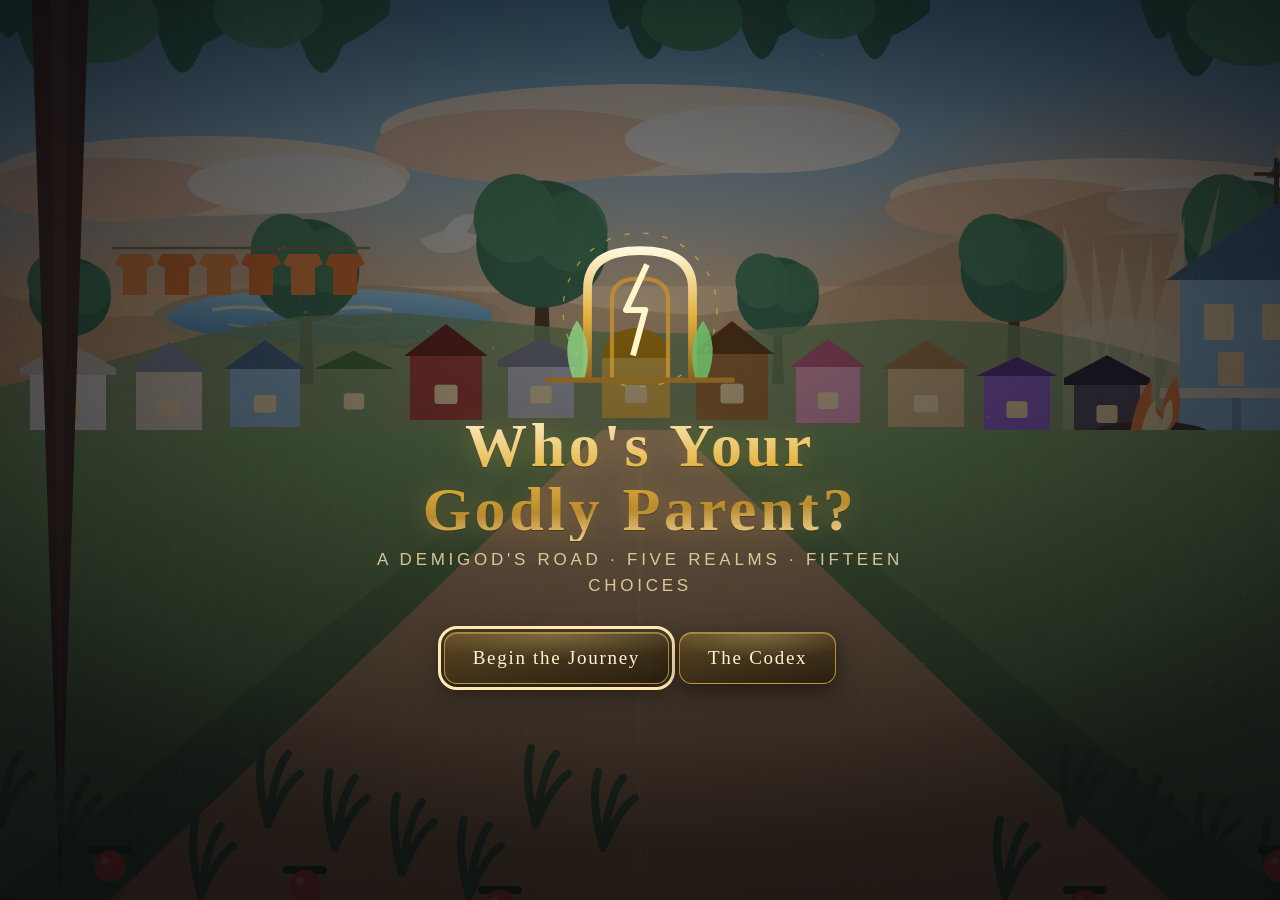
==== commit 5810be56: "Character select, overlay layering, and the acceptance pass Character select was unusable: the runni" ====
--- a/index.html
+++ b/index.html
@@ -347,7 +347,10 @@
 #satchel {
   position: absolute; top: calc(10px + var(--safe-t)); left: 10px;
   display: flex; flex-wrap: wrap; gap: 5px;
-  max-width: 34vw;
+  max-width: 30vw;
+  /* two rows at most: a full satchel used to wrap down over the realm name */
+  max-height: 71px;
+  overflow: hidden;
 }
 .satchel-item {
   width: 30px; height: 30px;
@@ -535,7 +538,7 @@
 .lane-DOWN   .chev { bottom: 4px; left: 50%; transform: translateX(-50%); }
 .lane-LEFT   .chev { left: 5px;   top: 50%;  transform: translateY(-50%); }
 .lane-RIGHT  .chev { right: 5px;  top: 50%;  transform: translateY(-50%); }
-.lane-CENTRE .chev { bottom: 3px; left: 50%; transform: translateX(-50%); font-size: 9px;
+.lane-CENTRE .chev { top: 4px; left: 50%; transform: translateX(-50%); font-size: 9px;
                      letter-spacing: .14em; opacity: .7; }
 
 /* live drag feedback: target lifts and brightens, the others dim */
@@ -609,6 +612,15 @@
 .screen-center { min-height: 100%; display: grid; place-items: center; }
 
 /* --- title --- */
+#titleScreen, #selectScreen {
+  background: radial-gradient(75% 60% at 50% 34%, rgba(8, 6, 14, .45), rgba(6, 5, 11, .82));
+}
+/* the world keeps running behind an overlay, but its actors step out of shot */
+.overlay-open #hero,
+.overlay-open #heroShadow,
+.overlay-open #items,
+.overlay-open #npcs { opacity: 0; transition: opacity .4s ease; }
+
 #titleScreen .title-wrap { text-align: center; width: min(92vw, 620px); }
 #titleScreen h1 {
   font-family: var(--display);
@@ -624,6 +636,7 @@
   margin-bottom: clamp(18px, 4vh, 34px);
 }
 #titleScreen .crest { width: min(46vw, 210px); margin: 0 auto clamp(10px, 3vh, 26px); }
+#titleScreen .crest svg { width: 100%; height: auto; display: block; }
 
 .btn {
   font-family: var(--display);
@@ -653,6 +666,34 @@
   text-align: center;
 }
 #selectScreen .hint { font-size: 14px; color: rgba(240,228,200,.72); text-align: center; }
+#selectScreen h2, #selectScreen .hint { text-shadow: 0 2px 10px rgba(0,0,0,.9); }
+
+/* size the figure off the card, and clip anything that still spills */
+#selLanes .lane { padding-bottom: 20px; }
+#selLanes .lane-CENTRE .chev { display: none; }   /* the label sits there */
+#selLanes .sel-fig {
+  position: absolute;
+  left: 0; right: 0; top: 6%;
+  height: 74%;
+  overflow: hidden;
+  display: grid;
+  place-items: end center;
+}
+/* Size the figure off the box explicitly. A percentage height on an inline
+   SVG does not resolve reliably against a grid-centred parent, and the
+   fallback is the 300x150 default, which is five times too big. */
+#selLanes .sel-fig svg {
+  position: absolute;
+  inset: 0;
+  width: 100%;
+  height: 100%;
+  display: block;
+}
+#selLanes .lbl {
+  position: absolute;
+  left: 0; right: 0; bottom: 5px;
+  font-size: clamp(10px, 2.6vw, 13px);
+}
 .pedestal {
   position: absolute; bottom: 2px; left: 50%; transform: translateX(-50%);
   width: 76%; height: 13%;
@@ -742,6 +783,7 @@
   55%  { opacity: 1; transform: translate(-50%,-50%) scale(1.12) rotate(6deg); }
   100% { opacity: 1; transform: translate(-50%,-50%) scale(1) rotate(0deg); }
 }
+#claimSymbol svg { width: 100%; height: 100%; display: block; }
 #claimSymbol .spin { animation: slowSpin 14s linear infinite; transform-origin: 50% 50%; }
 @keyframes slowSpin { to { transform: rotate(360deg); } }
 
@@ -839,11 +881,12 @@
   animation: haloPulse 4.6s ease-in-out infinite alternate;
 }
 @keyframes haloPulse { from { opacity: .38; transform: scale(1); } to { opacity: .68; transform: scale(1.07); } }
-.card-hero .sym { position: absolute; top: 5%; width: 44%; opacity: 1;
+.card-hero .sym { position: absolute; top: 5%; width: 40%; aspect-ratio: 1; opacity: 1;
                   filter: drop-shadow(0 0 18px var(--g-glow, #fff)); }
+.card-hero .sym svg { width: 100%; height: 100%; display: block; }
 .card-hero .sym .spin { animation: slowSpin 22s linear infinite; transform-origin: 50% 50%; }
-.card-hero .fig { position: relative; height: 82%; margin-top: 9%; }
-.card-hero .fig svg { height: 100%; width: auto; }
+.card-hero .fig { position: relative; height: 82%; width: 46%; margin-top: 9%; }
+.card-hero .fig svg { position: absolute; inset: 0; width: 100%; height: 100%; }
 
 .card-body { padding: 14px clamp(12px, 4vw, 20px) 0; }
 .card-god { font-family: var(--display); font-size: clamp(26px, 7vw, 38px); text-align: center; }
@@ -912,7 +955,8 @@
   transition: transform .16s ease, filter .16s ease;
 }
 .codex-cell:hover { transform: translateY(-2px); filter: brightness(1.15); }
-.codex-cell .cs { width: 52px; height: 52px; margin: 0 auto 7px; }
+.codex-cell .cs { position: relative; width: 52px; height: 52px; margin: 0 auto 7px; }
+.codex-cell .cs svg { position: absolute; inset: 0; width: 100%; height: 100%; }
 .codex-cell .cn { font-family: var(--display); font-size: 15px; color: #F2E6CC; }
 .codex-cell .cd { font-size: 11.5px; color: rgba(235,225,200,.6); margin-top: 2px; line-height: 1.3; }
 .codex-cell.locked { filter: grayscale(1) brightness(.42); }
@@ -956,6 +1000,11 @@
 @media (max-width: 359px) {
   :root { --card: clamp(84px, 26.5vw, 104px); --gap: 6px; }
   .lane .lbl { font-size: 9.5px; }
+  .satchel-item { width: 24px; height: 24px; }
+  .satchel-item svg { width: 15px; height: 15px; }
+  #satchel { max-width: 26vw; max-height: 58px; }
+  #realmTag { width: 44vw; }
+  #realmTag .rname { font-size: 10px; letter-spacing: .1em; }
 }
 /* landscape phones: very little vertical room, so the plus drives off vh */
 @media (orientation: landscape) and (max-height: 520px) {
@@ -992,7 +1041,8 @@
   filter: drop-shadow(0 10px 18px rgba(0,0,0,.6));
   z-index: 2;
 }
-#claimHero svg { height: 100%; width: auto; display: block; overflow: visible; }
+#claimHero { width: clamp(90px, 22vw, 190px); }
+#claimHero svg { position: absolute; inset: 0; width: 100%; height: 100%; display: block; }
 #claimSymbol, #claimRing, #claimName, #claimLine { z-index: 3; }
 #claimBeam { z-index: 1; }
 
@@ -6628,7 +6678,7 @@
           '<span class="glow"></span>' +
           '<span class="chev" aria-hidden="true">' + Glyph.chevron(h.lane) + '</span>' +
           '<span class="pedestal"></span>' +
-          '<span class="art" style="height:74%">' + Rig.still(k) + '</span>' +
+          '<span class="sel-fig">' + Rig.still(k) + '</span>' +
           '<span class="lbl">' + h.name.split(' ')[0] + '</span>' +
         '</button>';
     });
@@ -8086,7 +8136,11 @@
     showRealmIntro(beginRunSegment);
   });
   [S.TITLE, S.CHARACTER_SELECT, S.RESULT, S.CODEX, S.CLAIMING].forEach((st) => {
-    onEnter(st, () => D.hud.classList.add('hidden'));
+    onEnter(st, () => {
+      D.hud.classList.add('hidden');
+      document.documentElement.classList.add('overlay-open');
+    });
+    onExit(st, () => document.documentElement.classList.remove('overlay-open'));
   });
   onEnter(S.CLAIMING, () => { G.speed = 0; G.timeScale = 1; });
 
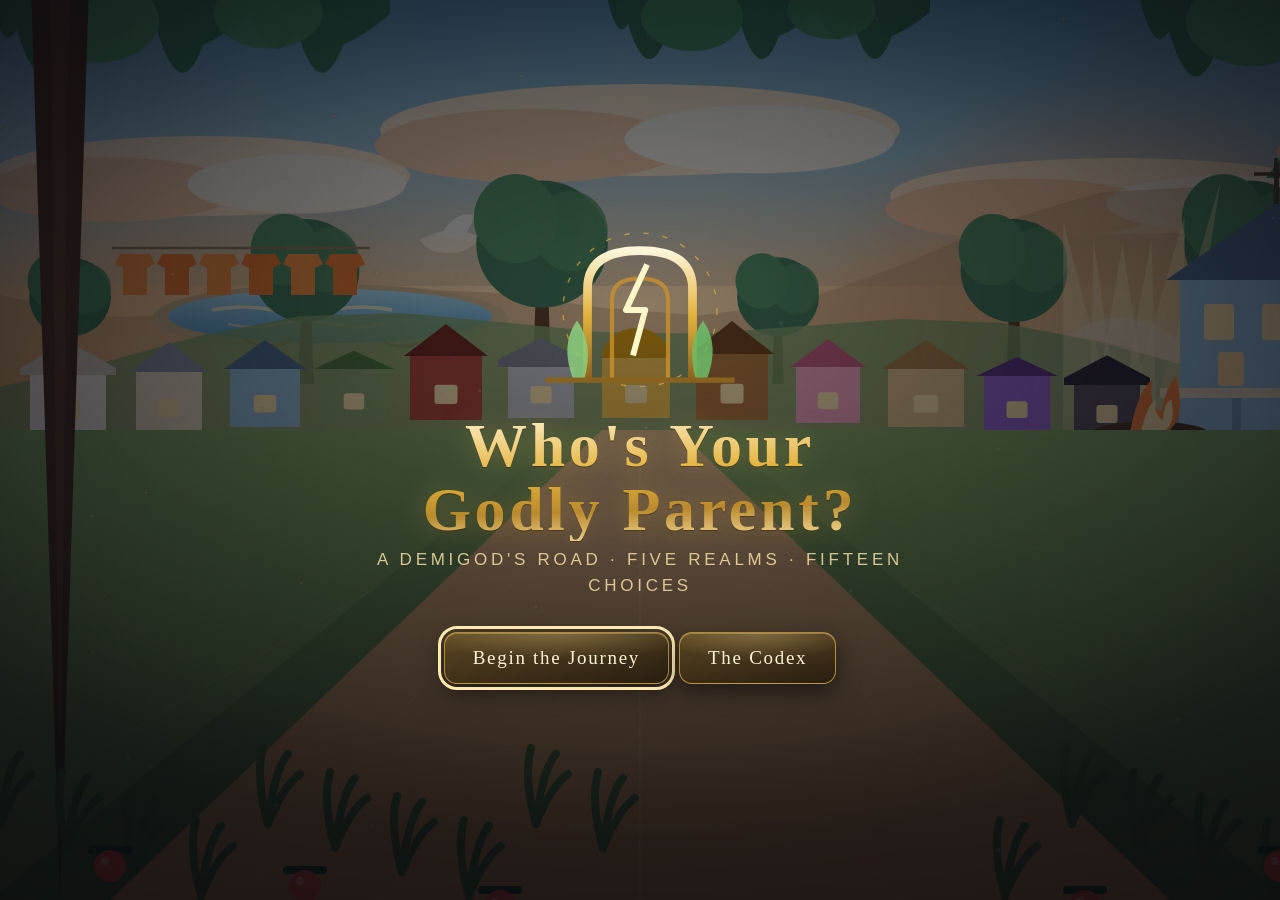
==== commit d70514e7: "Buffer input given while the junction cards are still blooming Found by playing the game end to end " ====
--- a/index.html
+++ b/index.html
@@ -3253,6 +3253,8 @@
   let opts = {};
   let active = false;          // is a junction currently accepting input?
   let locked = false;          // debounce — set on commit, cleared by arm()
+  let buffering = false;       // the cards are still blooming
+  let pending = null;          // an answer given during the bloom, held over
   let dragging = false;
   let startX = 0, startY = 0, startT = 0;
   let lastX = 0, lastY = 0, lastT = 0;
@@ -3280,7 +3282,12 @@
   }
 
   function commit(dir, how) {
-    if (!active || locked || !dir) return;
+    if (!dir) return;
+    // A player who answers while the cards are still blooming used to get
+    // nothing at all — the press was swallowed and they had to press again.
+    // Hold it instead and play it the moment the junction opens.
+    if (!active && buffering && !locked) { pending = { dir, how }; return; }
+    if (!active || locked) return;
     locked = true;
     active = false;
     clearDrag();
@@ -3297,7 +3304,7 @@
   /* ---- pointer ---------------------------------------------------------- */
 
   function onDown(e) {
-    if (!active || locked) return;
+    if ((!active && !buffering) || locked) return;
     if (e.pointerType === 'mouse' && e.button !== 0) return;
     dragging = true;
     pointerId = e.pointerId;
@@ -3360,7 +3367,7 @@
   };
 
   function onKey(e) {
-    if (!active || locked) return;
+    if ((!active && !buffering) || locked) return;
     if (e.metaKey || e.ctrlKey || e.altKey) return;
     const mapped = KEYS[e.key];
     if (mapped) {
@@ -3392,19 +3399,34 @@
       // clicking a lane card directly always works, swipe or no swipe
       host.addEventListener('click', (e) => {
         const lane = e.target.closest && e.target.closest('.lane');
-        if (lane && active && !locked) commit(lane.dataset.dir, 'click');
+        if (lane && (active || buffering) && !locked) commit(lane.dataset.dir, 'click');
       });
       // no long-press context menu on the play area
       host.addEventListener('contextmenu', (e) => e.preventDefault());
     },
 
-    /* Open the junction for input. Clears the debounce lock. */
-    arm() { active = true; locked = false; clearDrag(); },
+    /* Called as a junction starts blooming. From here until arm(), an answer
+       is remembered rather than dropped. */
+    preArm() { buffering = true; pending = null; locked = false; },
+
+    /* Open the junction for input. Clears the debounce lock, and plays back
+       anything the player pressed while the cards were still arriving. */
+    arm() {
+      active = true;
+      locked = false;
+      buffering = false;
+      clearDrag();
+      if (pending) {
+        const p = pending;
+        pending = null;
+        commit(p.dir, p.how);
+      }
+    },
 
     /* Close it — used during the resolve animation and between junctions. */
-    disarm() { active = false; clearDrag(); },
-
-    isArmed() { return active && !locked; },
+    disarm() { active = false; buffering = false; pending = null; clearDrag(); },
+
+    isArmed() { return (active || buffering) && !locked; },
 
     /* Used by verify.js and the DEV hooks to answer without a real gesture. */
     force(dir) { const wasLocked = locked; locked = false; active = true;
@@ -6725,6 +6747,7 @@
         D.hud.classList.add('dim');
         focused = null;
         focus('CENTRE');
+        Input.preArm();
         Input.arm();
         const first = D.select.querySelector('.lane-CENTRE');
         if (first) first.focus({ preventScroll: true });
@@ -6890,6 +6913,7 @@
 
       D.junction.classList.add('on');
       D.vignette.classList.add('tight');
+      Input.preArm();          // hold any answer given during the bloom
       D.hud.classList.remove('dim');
 
       // announce it for screen readers and for anyone with the sound off
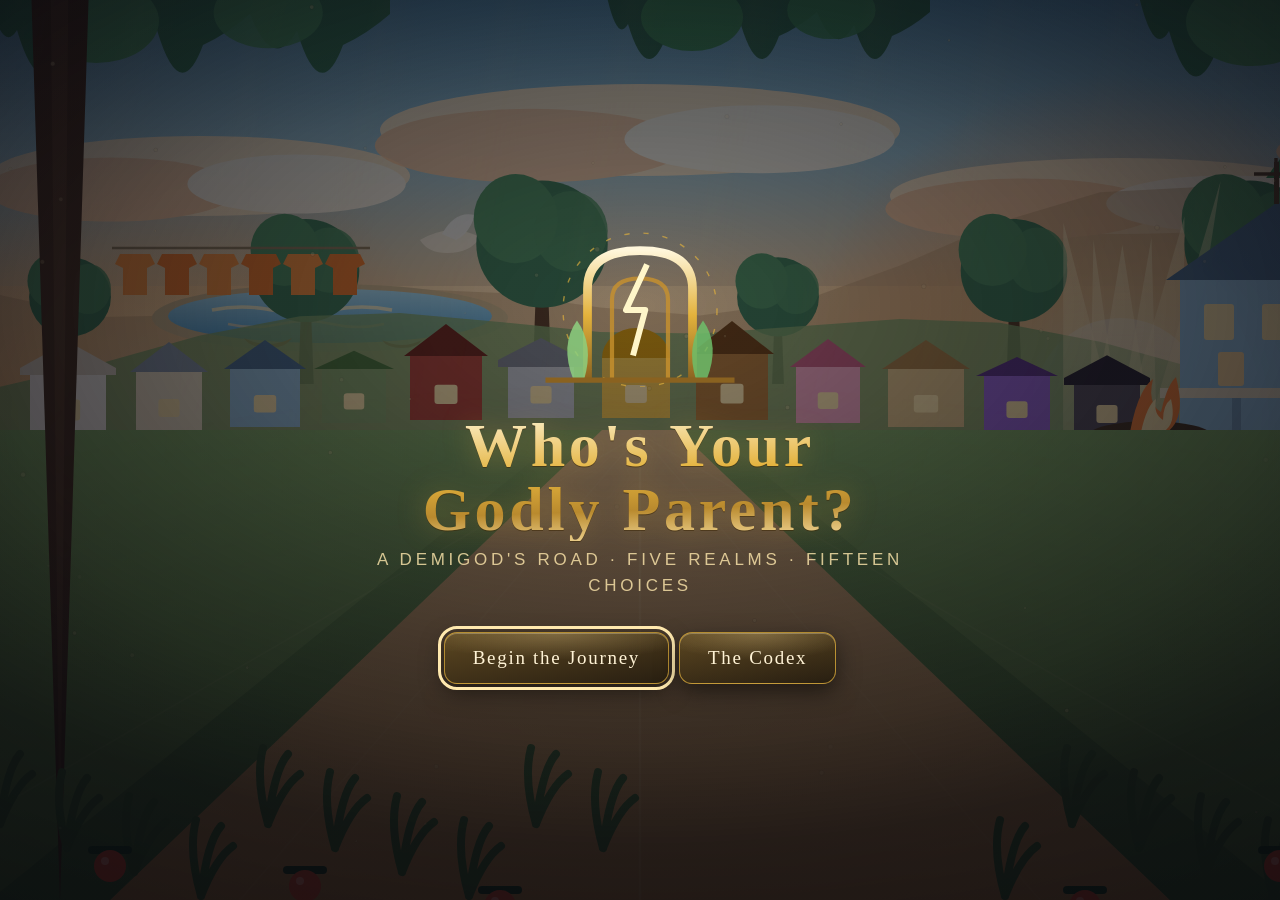
==== commit db0210b7: "Stop tracking screenshots; give lane labels a fixed footprint verify.js writes shots/ at 2x device s" ====
--- a/index.html
+++ b/index.html
@@ -509,16 +509,22 @@
   mix-blend-mode: screen;
   transition: opacity .2s;
 }
-.lane .art { width: 88%; height: 68%; display: grid; place-items: center; }
+.lane .art { width: 88%; flex: 1 1 auto; min-height: 0; display: grid; place-items: center; }
 .lane .art svg { width: 100%; height: 100%; overflow: visible; }
 .lane .lbl {
   font-size: clamp(10px, 2.5vw, 13.5px);
-  line-height: 1.16;
+  line-height: 1.14;
   text-align: center;
   color: #F4E7CC;
   text-shadow: 0 1px 3px rgba(0,0,0,.85);
   padding: 0 2px;
   max-width: 100%;
+  /* room for two lines, always — otherwise a label that wraps steals height
+     from the illustration and the cards stop matching each other */
+  min-height: 2.3em;
+  display: flex;
+  align-items: center;
+  justify-content: center;
 }
 /* pure-visual questions: the art fills the card, no text at all */
 .lane.visual .art { width: 100%; height: 100%; }
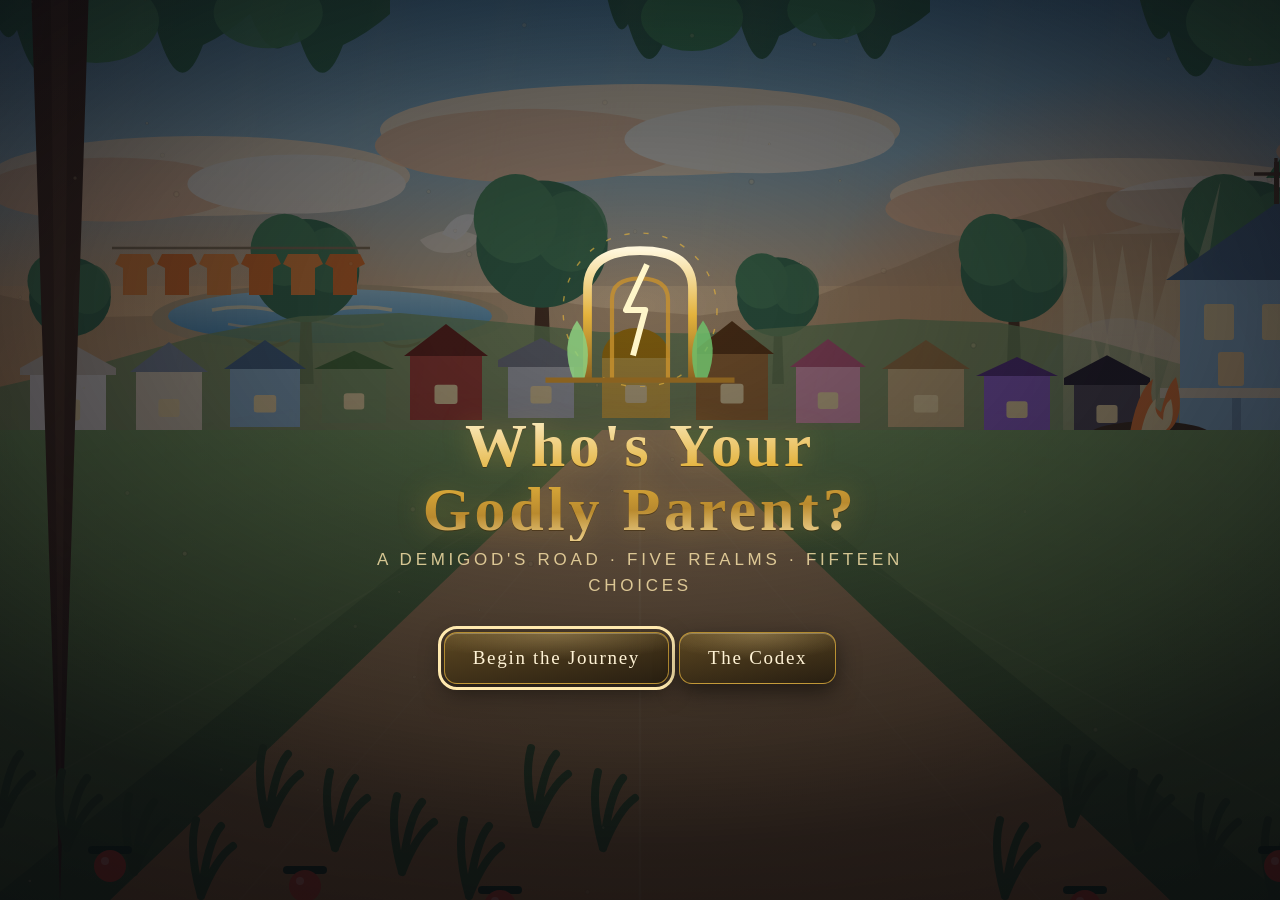
==== commit 73b85c6f: "Fix an inescapable tutorial, colourless bars, and a game that made you wait Three bugs and one desig" ====
--- a/index.html
+++ b/index.html
@@ -626,6 +626,9 @@
 .overlay-open #heroShadow,
 .overlay-open #items,
 .overlay-open #npcs { opacity: 0; transition: opacity .4s ease; }
+/* the last junction must not still be readable through the claiming, the
+   result card or the Codex */
+.overlay-open #junction { opacity: 0; pointer-events: none; transition: opacity .3s ease; }
 
 #titleScreen .title-wrap { text-align: center; width: min(92vw, 620px); }
 #titleScreen h1 {
@@ -763,6 +766,26 @@
 
 #claiming { position: absolute; inset: 0; z-index: 26; display: none; }
 #claiming.on { display: block; }
+
+/* Quiet on purpose. It should be findable by anyone who wants out, and
+   invisible to anyone caught up in the moment. */
+#claimSkip {
+  position: absolute; z-index: 5;
+  right: calc(12px + env(safe-area-inset-right, 0px));
+  bottom: calc(12px + var(--safe-b));
+  min-width: 44px; min-height: 44px;
+  padding: 10px 18px; border-radius: 999px;
+  font: inherit; font-size: 14px; letter-spacing: .08em;
+  color: rgba(240,230,205,.72); cursor: pointer;
+  background: rgba(12,10,18,.55);
+  border: 1px solid rgba(227,178,60,.34);
+  opacity: 0; pointer-events: none;
+  transition: opacity .5s ease, color .2s ease, border-color .2s ease;
+}
+#claimSkip.on { opacity: 1; pointer-events: auto; }
+#claimSkip:hover, #claimSkip:focus-visible {
+  color: var(--gold-lit); border-color: rgba(227,178,60,.75);
+}
 #claimStage { position: absolute; inset: 0; overflow: hidden; }
 #claimStage svg { position: absolute; inset: 0; width: 100%; height: 100%; }
 
@@ -933,7 +956,10 @@
   box-shadow: inset 0 1px 2px rgba(0,0,0,.5);
 }
 .bar-fill {
-  height: 100%; border-radius: 999px;
+  /* it is a <span>: without this it stays inline, width and height do not
+     apply, and the coloured fill renders at 0x0 — an empty grey track */
+  display: block;
+  height: 100%; border-radius: 999px; min-width: 6px;
   background: linear-gradient(90deg, var(--bar-b, #888), var(--bar-a, #fff));
   box-shadow: 0 0 10px var(--bar-a, #fff);
   transform-origin: 0 50%;
@@ -956,17 +982,88 @@
   grid-template-columns: repeat(auto-fill, minmax(126px, 1fr));
   width: min(96vw, 900px); margin: 0 auto 16px;
 }
+.cx-sub {
+  text-align: center; font-size: 14px; line-height: 1.5;
+  color: rgba(240,230,205,.72);
+  max-width: 46ch; margin: 0 auto 14px; padding: 0 14px;
+}
+.cx-hist {
+  display: flex; flex-wrap: wrap; gap: 6px; justify-content: center;
+  align-items: center; margin: 0 auto 16px; padding: 0 14px;
+}
+.cx-hist-l {
+  font-size: 11px; letter-spacing: .16em; text-transform: uppercase;
+  color: rgba(235,225,200,.5);
+}
+.cx-hist-i {
+  font-size: 12px; padding: 3px 9px; border-radius: 999px;
+  color: #F2E6CC;
+  border: 1px solid color-mix(in srgb, var(--lane-glow) 55%, transparent);
+  background: color-mix(in srgb, var(--lane-glow) 12%, transparent);
+}
+
 .codex-cell {
+  position: relative;
   border-radius: 14px; padding: 12px 8px; text-align: center; cursor: pointer;
   transition: transform .16s ease, filter .16s ease;
 }
 .codex-cell:hover { transform: translateY(-2px); filter: brightness(1.15); }
+.codex-cell.open {
+  box-shadow: 0 0 0 1px color-mix(in srgb, var(--lane-glow) 70%, transparent),
+              0 0 22px color-mix(in srgb, var(--lane-glow) 32%, transparent);
+}
 .codex-cell .cs { position: relative; width: 52px; height: 52px; margin: 0 auto 7px; }
 .codex-cell .cs svg { position: absolute; inset: 0; width: 100%; height: 100%; }
 .codex-cell .cn { font-family: var(--display); font-size: 15px; color: #F2E6CC; }
 .codex-cell .cd { font-size: 11.5px; color: rgba(235,225,200,.6); margin-top: 2px; line-height: 1.3; }
-.codex-cell.locked { filter: grayscale(1) brightness(.42); }
-.codex-cell.locked .cn { color: rgba(230,220,200,.42); letter-spacing: .3em; }
+
+/* your own parent — lit, never a badge of rarity */
+.codex-cell.parent {
+  box-shadow: 0 0 0 1px color-mix(in srgb, var(--lane-glow) 85%, transparent),
+              0 0 30px color-mix(in srgb, var(--lane-glow) 42%, transparent);
+}
+.c-tag {
+  position: absolute; top: -8px; left: 50%; transform: translateX(-50%);
+  font-size: 9.5px; letter-spacing: .13em; text-transform: uppercase;
+  white-space: nowrap;
+  padding: 3px 9px; border-radius: 999px;
+  color: #17120A; background: linear-gradient(180deg, var(--gold-lit), var(--gold));
+  box-shadow: 0 1px 6px rgba(0,0,0,.5);
+}
+.c-tag-past {
+  color: rgba(240,230,205,.82);
+  background: rgba(40,34,26,.94);
+  border: 1px solid rgba(227,178,60,.5);
+}
+.c-rank {
+  position: absolute; top: 7px; left: 9px;
+  font-size: 10.5px; font-variant-numeric: tabular-nums;
+  color: rgba(235,225,200,.42);
+}
+
+/* resonance, per god, on the cell itself */
+.c-aff { display: flex; align-items: center; gap: 6px; margin-top: 7px; }
+.c-aff-track {
+  flex: 1; height: 6px; border-radius: 999px; overflow: hidden;
+  background: rgba(255,240,210,.13);
+  box-shadow: inset 0 1px 2px rgba(0,0,0,.5);
+}
+.c-aff-fill {
+  /* even a 1% resonance gets a visible sliver — an empty track reads as
+     "no data", not as "a little" */
+  display: block; height: 100%; border-radius: 999px; min-width: 5px;
+  background: linear-gradient(90deg, var(--bar-b, #888), var(--bar-a, #fff));
+  transform-origin: 0 50%;
+  animation: barGrow .8s .15s cubic-bezier(.16,1,.3,1) both;
+}
+.c-aff-n {
+  font-size: 11px; font-variant-numeric: tabular-nums;
+  color: rgba(235,225,200,.72); min-width: 30px; text-align: right;
+}
+.cx-you {
+  margin-top: 7px; font-size: 13.5px; line-height: 1.5;
+  color: var(--gold-lit);
+}
 
 /* ---- 14. accessibility: reduced motion -------------------------------- */
 /* Kills parallax, particles, shake and ALL flashes including the lightning
@@ -995,7 +1092,7 @@
 .reduced #prompt { opacity: 1 !important; transform: none !important; }
 .reduced #claimSymbol { opacity: 1 !important; transform: translate(-50%,-50%) scale(1) !important; }
 .reduced #claimName .ch { opacity: 1 !important; transform: none !important; }
-.reduced .bar-fill { transform: scaleX(1) !important; }
+.reduced .bar-fill, .reduced .c-aff-fill { transform: scaleX(1) !important; }
 .reduced .satchel-item { opacity: 1 !important; transform: none !important; }
 .reduced #card { opacity: 1 !important; transform: none !important; }
 .reduced .card-hero .halo { opacity: .5 !important; }
@@ -3261,6 +3358,24 @@
   let locked = false;          // debounce — set on commit, cleared by arm()
   let buffering = false;       // the cards are still blooming
   let pending = null;          // an answer given during the bloom, held over
+  let modal = false;           // a dialog owns the screen; the road hears nothing
+
+  /* ---- staying out of the way of real controls --------------------------
+     Input is attached to #stage, which contains the HUD buttons and the
+     tutorial dialog as well as the road. Left unchecked it steals from them
+     twice over: pointerdown takes pointer capture, which retargets the
+     follow-up click away from the button and onto #stage, and keydown calls
+     preventDefault on Enter and Space, which cancels the button's own
+     activation. Between them that made the tutorial's "Got it" impossible to
+     press by mouse, by touch or by keyboard, with no way out of the dialog.
+
+     So: anything that is a genuine control, and is not one of the five lane
+     cards, is none of this module's business. Hands off entirely. */
+  function isControl(el) {
+    if (!el || !el.closest) return false;
+    if (el.closest('.lane')) return false;          // lane cards ARE the game
+    return !!el.closest('button, a[href], input, select, textarea, summary, [role="button"]');
+  }
   let dragging = false;
   let startX = 0, startY = 0, startT = 0;
   let lastX = 0, lastY = 0, lastT = 0;
@@ -3288,7 +3403,7 @@
   }
 
   function commit(dir, how) {
-    if (!dir) return;
+    if (!dir || modal) return;
     // A player who answers while the cards are still blooming used to get
     // nothing at all — the press was swallowed and they had to press again.
     // Hold it instead and play it the moment the junction opens.
@@ -3310,6 +3425,8 @@
   /* ---- pointer ---------------------------------------------------------- */
 
   function onDown(e) {
+    if (modal || isControl(e.target)) return;
+    if (opts.onIdlePress && !active && !buffering) opts.onIdlePress();
     if ((!active && !buffering) || locked) return;
     if (e.pointerType === 'mouse' && e.button !== 0) return;
     dragging = true;
@@ -3373,15 +3490,28 @@
   };
 
   function onKey(e) {
+    if (modal) return;
+    if (e.metaKey || e.ctrlKey || e.altKey) return;
+    if (e.key === 'Tab') return;                   // never fight tab order
+    const focusedControl = isControl(document.activeElement);
+    const isActivate = e.key === 'Enter' || e.key === ' ' || e.key === 'Spacebar';
+
+    // Enter or Space while a real button has focus belongs to that button.
+    // Swallowing it here is what used to make the tutorial inescapable.
+    if (isActivate && focusedControl) return;
+
+    if (opts.onIdlePress && !active && !buffering && (KEYS[e.key] || isActivate)) {
+      opts.onIdlePress();
+    }
     if ((!active && !buffering) || locked) return;
-    if (e.metaKey || e.ctrlKey || e.altKey) return;
+
     const mapped = KEYS[e.key];
     if (mapped) {
       e.preventDefault();
       commit(mapped, 'key');
       return;
     }
-    if (e.key === 'Enter' || e.key === ' ' || e.key === 'Spacebar') {
+    if (isActivate) {
       e.preventDefault();
       // if the player has tabbed onto a specific lane, Enter picks that lane;
       // otherwise Enter means "walk straight ahead" — the centre
@@ -3404,6 +3534,7 @@
       window.addEventListener('keydown', onKey);
       // clicking a lane card directly always works, swipe or no swipe
       host.addEventListener('click', (e) => {
+        if (modal) return;
         const lane = e.target.closest && e.target.closest('.lane');
         if (lane && (active || buffering) && !locked) commit(lane.dataset.dir, 'click');
       });
@@ -3431,6 +3562,15 @@
 
     /* Close it — used during the resolve animation and between junctions. */
     disarm() { active = false; buffering = false; pending = null; clearDrag(); },
+
+    /* A dialog is on screen and owns every gesture and key until it closes.
+       Nothing is buffered while it is up — an answer must never be a
+       side-effect of dismissing a message. */
+    setModal(on) {
+      modal = !!on;
+      if (modal) { pending = null; clearDrag(); }
+    },
+    isModal() { return modal; },
 
     isArmed() { return (active || buffering) && !locked; },
 
@@ -6661,14 +6801,16 @@
     if (G.reduced) { el.innerHTML = '&ldquo;' + text + '&rdquo;'; return; }
     let i = 0;
     el.innerHTML = '<span class="caret"></span>';
+    // brisk: a player sweeping across all five heroes restarts this each
+    // time, and at the old speed the line never finished before it changed
     typeTimer = setInterval(() => {
-      i++;
+      i += 2;
       el.innerHTML = '&ldquo;' + text.slice(0, i) + '&rdquo;<span class="caret"></span>';
       if (i >= text.length) {
         clearInterval(typeTimer);
-        setTimeout(() => { el.innerHTML = '&ldquo;' + text + '&rdquo;'; }, 900);
+        setTimeout(() => { el.innerHTML = '&ldquo;' + text + '&rdquo;'; }, 600);
       }
-    }, 26);
+    }, 16);
   }
 
   function focus(dir) {
@@ -6880,7 +7022,7 @@
     // the hero turns into the choice before the camera whips round
     Rig.setState(Rig.poseForDirection(dir));
 
-    const wait = G.reduced ? 160 : 560;
+    const wait = G.reduced ? 140 : 380;
     setTimeout(() => {
       D.junction.classList.remove('on');
       D.vignette.classList.remove('tight');
@@ -6891,17 +7033,37 @@
 
   /* ---- the tutorial, once, on the very first junction ------------------ */
 
+  /* While this is up it owns the screen: the road hears nothing, so no
+     answer can be given by accident while dismissing it. And there are four
+     ways out — the button, anywhere on the backdrop, Escape, or any key at
+     all. A child must never be able to get stuck behind a message. */
   function showTutorial(then) {
+    let done = false;
+    Input.setModal(true);
     D.tutorial.classList.add('on');
+    D.live.textContent =
+      'Five ways to go. Swipe or use the arrow keys. Press any key or tap to continue.';
+
     const dismiss = () => {
+      if (done) return;
+      done = true;
       D.tutorial.classList.remove('on');
       G.tutorialSeen = true;
-      saveStore();
-      D.tutBtn.removeEventListener('click', dismiss);
+      try { saveStore(); } catch (e) {}       // storage must never trap anyone
+      D.tutorial.removeEventListener('click', dismiss);
+      window.removeEventListener('keydown', onKey, true);
+      Input.setModal(false);
       then();
     };
-    D.tutBtn.addEventListener('click', dismiss);
-    D.tutBtn.focus();
+    const onKey = (e) => {
+      if (e.metaKey || e.ctrlKey || e.altKey || e.key === 'Tab') return;
+      e.preventDefault();
+      dismiss();
+    };
+
+    D.tutorial.addEventListener('click', dismiss);
+    window.addEventListener('keydown', onKey, true);
+    D.tutBtn.focus({ preventScroll: true });
   }
 
   /* ---------------------------------------------------------------------- */
@@ -6917,9 +7079,13 @@
       onDone = done;
       build(q);
 
+      const tutorialFirst = !G.tutorialSeen && G.questionIndex === 0;
+
       D.junction.classList.add('on');
       D.vignette.classList.add('tight');
-      Input.preArm();          // hold any answer given during the bloom
+      // hold any answer given during the bloom — but not when the tutorial is
+      // about to open, or dismissing it would count as an answer
+      if (!tutorialFirst) Input.preArm();
       D.hud.classList.remove('dim');
 
       // announce it for screen readers and for anyone with the sound off
@@ -6939,12 +7105,11 @@
 
       Audio2.junction();
 
-      const arm = () => Input.arm();
-      const bloomTime = G.reduced ? 60 : 640;
-      if (!G.tutorialSeen && G.questionIndex === 0) {
-        setTimeout(() => showTutorial(arm), bloomTime);
+      const bloomTime = G.reduced ? 60 : 430;
+      if (tutorialFirst) {
+        setTimeout(() => showTutorial(() => { Input.preArm(); Input.arm(); }), bloomTime);
       } else {
-        setTimeout(arm, bloomTime);
+        setTimeout(() => Input.arm(), bloomTime);
       }
     },
 
@@ -6964,7 +7129,7 @@
    The hero stands in the amphitheatre at dusk, the whole camp gathered in
    silhouette, and then:
 
-     1. three seconds of held silence — fire crackles, everyone looks up.
+     1. held silence — fire crackles, everyone looks up.
         RESIST THE URGE TO FILL THIS. The silence is the effect.
      2. light drains to near-black, desaturating from the edges inward
      3. the god-symbol ignites above their head, rotating, casting light down
@@ -7045,20 +7210,26 @@
     D.claiming.classList.add('on');
 
     D.live.textContent = 'The claiming.';
-
-    // 1. three seconds of held silence
+    D.claimSkip.classList.remove('on');
+
+    // The one long moment left in the game, and the only one worth keeping.
+    // It is still skippable — but by a button that has to be found and
+    // pressed, never by the tap that a waiting child makes by reflex.
+    after(2200, () => D.claimSkip.classList.add('on'));
+
+    // 1. the held silence
     // 2. light drains to near-black
-    after(1600, () => D.claimDrain.classList.add('on'));
+    after(1200, () => D.claimDrain.classList.add('on'));
 
     // 3. the symbol ignites and casts its light down
-    after(3000, () => {
+    after(2300, () => {
       D.claimSymbol.classList.add('ignite');
       D.claimBeam.classList.add('on');
       Audio2.divine();
     });
 
     // 4. the shockwave, and the crowd kneeling in a wave from the front row back
-    after(4300, () => {
+    after(3300, () => {
       D.claimRing.classList.add('burst');
       Particles.shockwave(window.innerWidth / 2, window.innerHeight * 0.23, c[2]);
       Audio2.thunder();
@@ -7074,7 +7245,7 @@
     });
 
     // 5. the name types out in gold, one bass impact per letter
-    after(5100, () => {
+    after(4100, () => {
       const name = god.name.toUpperCase();
       D.claimName.innerHTML = name.split('').map((ch) =>
         '<span class="ch">' + (ch === ' ' ? '&nbsp;' : ch) + '</span>').join('');
@@ -7086,7 +7257,7 @@
     });
 
     // 6. the chorus speaks the claiming line
-    after(6400, () => {
+    after(5200, () => {
       const epithet = god.epithets[(res.traits.VALOR + res.traits.SHADOW) % god.epithets.length];
       D.claimLine.textContent = 'Hail, child of ' + god.name + ', ' + epithet + '.';
       D.claimLine.classList.add('on');
@@ -7095,13 +7266,18 @@
     });
 
     // 7. the result card slides up
-    after(9200, () => setState(S.RESULT));
+    after(7600, () => setState(S.RESULT));
   }
 
   return {
     init() {
       onEnter(S.CLAIMING, run);
-      onExit(S.CLAIMING, () => { clearAll(); D.claiming.classList.remove('on'); });
+      onExit(S.CLAIMING, () => {
+        clearAll();
+        D.claiming.classList.remove('on');
+        D.claimSkip.classList.remove('on');
+      });
+      D.claimSkip.addEventListener('click', () => Claiming.skip());
     },
     skip() { clearAll(); setState(S.RESULT); },
   };
@@ -7492,46 +7668,104 @@
    src/screens/codex.js
    ======================================================================== */
 /* ===========================================================================
-   codex.js — the gallery of all fourteen gods (Tier 2)
+   codex.js — The Fourteen
    ---------------------------------------------------------------------------
-   Undiscovered gods are silhouettes with a locked symbol. Discovered ones
-   reveal their art, domains, cabin, sacred animal and symbol.
-
-   This is the replay engine — "13 of 14 found" is what makes a kid go again.
+   This used to be a collection: gods you had not been claimed by were locked
+   silhouettes reading "? ? ?", and the page counted "3 of 14 found".
+
+   That was the wrong idea for this game. You do not FIND a godly parent, and
+   you certainly do not unlock Athena by happening to be her child — she was
+   always there. A collection also quietly says the gods you have not drawn
+   are worth less, which breaks the rule that no result is a consolation
+   prize. Worse, it gave a child a reason to replay the quiz until the meter
+   filled, which turns an honest answer into a grind.
+
+   So the Codex is now the cast list of the world, and it is open from the
+   first second. Its job changes depending on when you open it:
+
+     BEFORE you play  — it is the field guide. Fourteen people it is possible
+                        to be related to. Read them, and start wondering.
+     AFTER you play   — it is the map of YOU. Every god carries how strongly
+                        you resonated with them, strongest first, your parent
+                        at the top and named as such. The gods at the bottom
+                        are as interesting as the ones at the top: they are
+                        the parts of yourself you did not choose today.
+
+   Nothing here is ever hidden, greyed out or locked.
    =========================================================================== */
 
 const Codex = (function () {
 
   let backTo = S.TITLE;
-
-  function cell(key) {
+  let openKey = null;
+
+  /* Affinity is the run's normalised score, restated against the winner so
+     the parent reads 100% and everyone else reads as a share of them. Raw
+     normalised scores cluster in a narrow band and look meaningless. */
+  function affinities() {
+    if (!G.result) return null;
+    const s = G.result.scores;
+    const top = s[G.result.winner] || 1;
+    const map = {};
+    GOD_KEYS.forEach((k) => {
+      map[k] = Math.max(1, Math.round((s[k] / top) * 100));
+    });
+    return map;
+  }
+
+  function orderedKeys(aff) {
+    const keys = GOD_KEYS.slice();
+    if (aff) return keys.sort((a, b) => aff[b] - aff[a]);
+    return keys.sort((a, b) => GODS[a].cabinNumber - GODS[b].cabinNumber);
+  }
+
+  function cell(key, aff, rank) {
     const god = GODS[key];
-    const found = !!G.discovered[key];
     const c = god.colours;
-    return '<div class="codex-cell plate' + (found ? '' : ' locked') + '" tabindex="0" ' +
-      'role="button" aria-label="' + (found ? god.name + ', ' + god.domains : 'Undiscovered god') + '" ' +
-      'data-key="' + key + '" style="--lane-glow:' + c[0] + '">' +
-      '<div class="cs">' + (found ? (Sigil[god.symbol] || Sigil.lightning)(c[0]) : lockedSigil()) + '</div>' +
-      '<div class="cn">' + (found ? god.name : '? ? ?') + '</div>' +
-      '<div class="cd">' + (found ? 'Cabin ' + god.cabinNumber + ' · ' + god.animalName : 'Not yet claimed') +
-      '</div></div>';
-  }
-
-  function lockedSigil() {
-    return svgBox('<circle cx="50" cy="50" r="40" fill="none" stroke="#6A6258" stroke-width="3" ' +
-      'stroke-dasharray="4 7"/>' +
-      '<rect x="34" y="46" width="32" height="26" rx="5" fill="#5A5248"/>' +
-      '<path d="M40 46 v-8 q0 -10 10 -10 t10 10 v8" stroke="#5A5248" stroke-width="4" fill="none"/>');
-  }
-
+    const isParent = !!(G.result && G.result.winner === key);
+    const claimedBefore = !!G.discovered[key];
+
+    let meta;
+    if (aff) {
+      meta = '<div class="c-aff"><span class="c-aff-track"><span class="c-aff-fill" ' +
+        'style="width:' + aff[key] + '%;--bar-a:' + c[0] + ';--bar-b:' + c[1] + '"></span></span>' +
+        '<span class="c-aff-n">' + aff[key] + '%</span></div>';
+    } else {
+      meta = '<div class="cd">Cabin ' + god.cabinNumber + ' · ' + god.animalName + '</div>';
+    }
+
+    const label = god.name + '. ' + god.domains +
+      (aff ? '. Resonance ' + aff[key] + ' percent' : '') +
+      (isParent ? '. Your godly parent.' : '');
+
+    return '<div class="codex-cell plate' + (isParent ? ' parent' : '') +
+        (openKey === key ? ' open' : '') + '" tabindex="0" role="button" ' +
+        'aria-label="' + label + '" data-key="' + key + '" style="--lane-glow:' + c[0] + '">' +
+      (isParent ? '<span class="c-tag">Your parent</span>' :
+        (claimedBefore ? '<span class="c-tag c-tag-past" title="Has claimed you before">Before</span>' : '')) +
+      (aff ? '<span class="c-rank">' + rank + '</span>' : '') +
+      '<div class="cs">' + (Sigil[god.symbol] || Sigil.lightning)(c[0]) + '</div>' +
+      '<div class="cn">' + god.name + '</div>' +
+      meta +
+      '</div>';
+  }
+
+  /* The detail panel opens for any of the fourteen, always. */
   function detail(key) {
     const god = GODS[key];
-    if (!G.discovered[key]) return;
     const c = god.colours;
+    const aff = affinities();
+    openKey = key;
+
     D.codexDetail.style.setProperty('--g-a', c[0]);
     D.codexDetail.innerHTML =
       '<div class="card-sec"><h4>' + god.name + '</h4>' +
       '<p style="color:' + c[0] + '">' + god.domains + '</p>' +
+      (aff ? '<p class="cx-you">' +
+        (G.result.winner === key
+          ? 'This is your parent. You matched them more closely than any of the other thirteen.'
+          : 'You resonated ' + aff[key] + '% as strongly with ' + god.name + ' as with your own parent.') +
+        '</p>' : '') +
       '<p style="margin-top:6px"><strong>Cabin ' + god.cabinNumber + '.</strong> ' +
         god.cabinDescription + '</p>' +
       '<div class="chips" style="margin-top:8px">' +
@@ -7539,22 +7773,52 @@
         '<span class="chip"><span class="swatch" style="background:' + c[0] + '"></span>' +
           god.colourName + '</span>' +
         '<span class="chip">' + (Sigil[god.symbol] || Sigil.lightning)(c[0]) + god.symbolName + '</span>' +
+      '</div>' +
+      '<div class="chips" style="margin-top:7px">' +
+        '<span class="chip" style="border-color:' + GODS[god.ally].colours[0] + '99">' +
+          'Closest ally · ' + GODS[god.ally].name + '</span>' +
+        '<span class="chip" style="border-color:' + GODS[god.rival].colours[0] + '99">' +
+          'Greatest rival · ' + GODS[god.rival].name + '</span>' +
       '</div></div>';
     D.codexDetail.classList.add('plate');
-    D.codexDetail.style.padding = '12px 14px';
     D.live.textContent = god.name + '. ' + god.domains;
+
+    D.codex.querySelectorAll('.codex-cell').forEach((el) => {
+      el.classList.toggle('open', el.dataset.key === key);
+    });
+  }
+
+  /* "You have walked this road before, and here is how it went." Past runs
+     are a story, not a scoreboard — so they are listed, never counted. */
+  function historyStrip() {
+    if (!G.history || !G.history.length) return '';
+    const seen = G.history.slice(0, 6).map((h) =>
+      '<span class="cx-hist-i" style="--lane-glow:' + GODS[h.god].colours[0] + '">' +
+        GODS[h.god].name + '</span>').join('');
+    return '<div class="cx-hist"><span class="cx-hist-l">Roads walked</span>' + seen + '</div>';
   }
 
   function render() {
-    const found = GOD_KEYS.filter((k) => G.discovered[k]).length;
+    const aff = affinities();
+    const keys = orderedKeys(aff);
+
+    const intro = aff
+      ? '<p class="cx-sub">Ordered by how strongly this run resonated with each of them. ' +
+        'The ones at the bottom are not failures — they are the roads you did not take today.</p>'
+      : '<p class="cx-sub">Fourteen gods claim children. Any one of them could be yours. ' +
+        'Read them now, or walk the road and find out.</p>';
+
     D.codex.innerHTML =
       '<div style="max-width:960px;margin:0 auto">' +
-        '<h2 class="display">The Codex</h2>' +
-        '<p id="codexCount" class="gilt">' + found + ' of 14 found</p>' +
-        '<div id="codexGrid">' + GOD_KEYS.map(cell).join('') + '</div>' +
+        '<h2 class="display">The Fourteen</h2>' +
+        (aff ? '<p id="codexCount" class="gilt">Claimed by ' + GODS[G.result.winner].name + '</p>' : '') +
+        intro +
+        historyStrip() +
+        '<div id="codexGrid">' + keys.map((k, i) => cell(k, aff, i + 1)).join('') + '</div>' +
         '<div id="codexDetail" style="max-width:520px;margin:0 auto 16px"></div>' +
         '<div class="btn-row"><button class="btn" id="btnCodexBack">Back</button></div>' +
       '</div>';
+
     D.codexDetail = D.codex.querySelector('#codexDetail');
     D.codex.querySelectorAll('.codex-cell').forEach((el) => {
       const go = () => detail(el.dataset.key);
@@ -7564,13 +7828,15 @@
       });
     });
     D.codex.querySelector('#btnCodexBack').addEventListener('click', () => setState(backTo));
-    // open on whatever they were just claimed by
-    if (G.result && G.discovered[G.result.winner]) detail(G.result.winner);
+
+    // open on your own parent when there is one, otherwise on nobody
+    if (G.result) detail(G.result.winner);
+    else if (openKey) detail(openKey);
   }
 
   return {
     init() {
-      onEnter(S.CODEX, () => { render(); D.codex.classList.add('on'); D.codex.scrollTop = 0; });
+      onEnter(S.CODEX, () => { openKey = null; render(); D.codex.classList.add('on'); D.codex.scrollTop = 0; });
       onExit(S.CODEX, () => D.codex.classList.remove('on'));
     },
     open(from) { backTo = from || S.TITLE; setState(S.CODEX); },
@@ -7655,6 +7921,7 @@
         '<div id="claimRing"></div>' +
         '<div id="claimName"></div>' +
         '<div id="claimLine"></div>' +
+        '<button type="button" id="claimSkip">Skip</button>' +
       '</div>' +
 
       '<div class="screen" id="resultScreen">' +
@@ -7707,6 +7974,7 @@
   D.claimDrain = document.getElementById('claimDrain');
   D.claimName = document.getElementById('claimName');
   D.claimLine = document.getElementById('claimLine');
+  D.claimSkip = document.getElementById('claimSkip');
   D.result = document.getElementById('resultScreen');
   D.card = document.getElementById('card');
   D.resultBtns = document.getElementById('resultBtns');
@@ -7794,11 +8062,21 @@
 let items = [];      // { z, lane, id, el, taken }
 let npcs = [];       // { z, side, id, el }
 
+/* How far down the road a realm actually travels, in z, across its three run
+   segments. Derived rather than hard-coded, so that shortening the segments
+   re-spaces the world automatically instead of quietly stranding every
+   collectible beyond the end of the walk. */
+function realmZBudget(realm) {
+  const perSegment = 1.35;                 // the average of beginRunSegment
+  return (realm.runSpeed / 900) * perSegment * 3;
+}
+
 function spawnItems(realm) {
   D.items.innerHTML = '';
   items = [];
   const pool = realm.collectibles;
   const n = 4 + Math.floor(Math.random() * 3);         // 4-6 per realm
+  const budget = realmZBudget(realm);
   for (let i = 0; i < n; i++) {
     // some items sit in one lane only, so replaying to collect a different
     // set is rewarded
@@ -7810,20 +8088,28 @@
       '<div class="a-spinSlow" style="width:100%;height:100%">' + collectibleArt(id) + '</div></div>';
     el.firstChild.style.filter = 'drop-shadow(0 0 10px rgba(255,220,140,.8))';
     D.items.appendChild(el);
-    items.push({ z: 1 + i * 0.55 + Math.random() * 0.3, lane: (Math.random() * 2 - 1) * 0.8, id, el, taken: false });
+    // spread evenly over the road that will actually be walked, with the last
+    // one comfortably inside it
+    const z = 0.16 + ((i + 0.5) / n) * (budget * 0.88 - 0.16);
+    items.push({ z, z0: z, lane: (Math.random() * 2 - 1) * 0.8, id, el, taken: false });
   }
 }
 
 function spawnNPCs(realm) {
   D.npcs.innerHTML = '';
   npcs = [];
+  const budget = realmZBudget(realm);
   realm.npcs.forEach((id, i) => {
     const el = document.createElement('div');
     el.style.cssText = 'position:absolute;will-change:transform;pointer-events:none;' +
       'width:260px;height:260px;left:0;top:0';
     el.innerHTML = beastArt(id);
     D.npcs.appendChild(el);
-    npcs.push({ z: 0.75 + i * 0.85, side: i % 2 ? 1 : -1, id, el, reacted: false });
+    npcs.push({
+      z: 0.3 + ((i + 0.5) / realm.npcs.length) * budget,
+      zRecycle: budget,
+      side: i % 2 ? 1 : -1, id, el, reacted: false,
+    });
   });
 }
 
@@ -7854,19 +8140,26 @@
       Audio2.collect();
       continue;
     }
-    if (it.z > 1.05) { it.el.style.opacity = 0; continue; }
+    // fade in relative to where this one started, not a fixed distance, so
+    // items stay visible whatever the realm's travel budget works out to
+    const fade = Math.min(1, Math.max(0, (it.z0 - it.z) / (it.z0 * 0.22 + 0.08)));
+    if (fade <= 0) { it.el.style.opacity = 0; continue; }
     const p = project(it.z, it.lane);
-    it.el.style.opacity = Math.min(1, (1.05 - it.z) * 6);
+    it.el.style.opacity = fade;
     it.el.style.transform = 'translate3d(' + (p.x - 32) + 'px,' + (p.y - 60 * p.s) + 'px,0) scale(' +
       p.s.toFixed(3) + ')';
   }
 }
 
 function stepNPCs(dt, speed) {
-  const dz = (speed / 1400) * dt;                 // NPCs drift by more slowly
+  const dz = (speed / 1150) * dt;                 // NPCs drift by a little more slowly
   for (const n of npcs) {
     n.z -= dz;
-    if (n.z < -0.25) { n.z = 1.5 + Math.random() * 0.9; n.side = Math.random() < 0.5 ? -1 : 1; n.reacted = false; }
+    if (n.z < -0.25) {
+      n.z = n.zRecycle * (0.75 + Math.random() * 0.35);
+      n.side = Math.random() < 0.5 ? -1 : 1;
+      n.reacted = false;
+    }
     const p = project(Math.max(0, n.z), n.side * (1.55 + n.z * 0.45));
     n.el.style.opacity = Math.min(0.95, Math.max(0, (1.15 - n.z) * 2.2));
     // cap the scale: unclamped, a creature that walks right past the camera
@@ -7911,13 +8204,39 @@
 
 /* ---- 5. realm intro, exit transitions ---------------------------------- */
 
+/* Every wait in this game can be cut short by the player. Nothing holds the
+   screen for longer than they want it to. */
+let skipIntro = null;
+
 function showRealmIntro(then) {
   const realm = currentRealm();
   D.realmIntro.querySelector('.ri-name').textContent = realm.name;
   D.realmIntro.querySelector('.ri-sub').textContent = realm.subtitle;
   D.realmIntro.classList.add('on');
   D.live.textContent = realm.name + '. ' + realm.subtitle;
-  setTimeout(() => { D.realmIntro.classList.remove('on'); then(); }, G.reduced ? 900 : 2500);
+
+  let fired = false;
+  const finish = () => {
+    if (fired) return;
+    fired = true;
+    skipIntro = null;
+    clearTimeout(timer);
+    D.realmIntro.classList.remove('on');
+    then();
+  };
+  const timer = setTimeout(finish, G.reduced ? 700 : 1300);
+  skipIntro = finish;
+}
+
+/* Cut the current run segment short — the player has seen enough and wants
+   the next choice now. It does not snap: a beat is left on the clock so the
+   slow-down into the junction still plays rather than the world stopping
+   dead. */
+function hurryToJunction() {
+  if (G.state !== S.RUNNING) return;
+  const leave = 0.3;
+  if (G.segmentLength - G.runTime <= leave) return;
+  G.runTime = G.segmentLength - leave;
 }
 
 /* Each exit is a distinct full-screen flourish, never a fade. */
@@ -7927,35 +8246,35 @@
       '<div class="tr-trunk tr-left"></div><div class="tr-trunk tr-right"></div>';
     D.transition.className = 'fxlayer tr-on';
     Audio2.whoosh();
-    setTimeout(done, 760);
+    setTimeout(done, 520);
   },
   waveCrash(done) {
     D.transition.innerHTML = '<div class="tr-wave"></div><div class="tr-foam"></div>';
     D.transition.className = 'fxlayer tr-on';
     Audio2.whoosh();
-    setTimeout(done, 900);
+    setTimeout(done, 600);
   },
   whirlpool(done) {
     D.transition.innerHTML = '<div class="tr-spiral"></div><div class="tr-lantern"></div>';
     D.transition.className = 'fxlayer tr-on';
     Audio2.whoosh();
-    setTimeout(done, 1050);
+    setTimeout(done, 700);
   },
   lightningWhite(done) {
     // suppressed entirely under reduced motion — this is the flash rule
-    if (G.reduced) { setTimeout(done, 260); return; }
+    if (G.reduced) { setTimeout(done, 200); return; }
     Audio2.thunder();
     D.flash.classList.add('on');
     setTimeout(() => D.flash.classList.remove('on'), 200);
-    setTimeout(done, 620);
+    setTimeout(done, 460);
   },
   skyDescent(done) {
     D.transition.innerHTML = '<div class="tr-cloud"></div>';
     D.transition.className = 'fxlayer tr-on';
     D.stage.classList.add('tr-spin');
     Audio2.whoosh();
-    setTimeout(() => D.stage.classList.remove('tr-spin'), 1200);
-    setTimeout(done, 1250);
+    setTimeout(() => D.stage.classList.remove('tr-spin'), 800);
+    setTimeout(done, 820);
   },
 };
 
@@ -7963,7 +8282,7 @@
   const fn = Transitions[name] || Transitions.trunkDive;
   if (G.reduced && name !== 'lightningWhite') {
     D.transition.className = 'fxlayer';
-    setTimeout(done, 240);
+    setTimeout(done, 180);
     return;
   }
   fn(() => { D.transition.className = 'fxlayer'; D.transition.innerHTML = ''; done(); });
@@ -7980,7 +8299,11 @@
 
 function beginRunSegment() {
   G.runTime = 0;
-  G.segmentLength = 4 + Math.random() * 3;          // 4-7 seconds
+  /* Short on purpose. This used to be 4-7 seconds and it was far too long:
+     the game is the choosing, not the walking. What is left is just enough
+     travel to carry you out of the last junction, show the realm moving and
+     sweep in the next one — and it can still be cut short with a tap. */
+  G.segmentLength = 1.1 + Math.random() * 0.5;
   G.targetSpeed = currentRealm().runSpeed;
   G.timeScale = 1;
   Rig.setState('run');
@@ -8083,7 +8406,7 @@
     G.runTime += dt;
     // slow to about 35% as the junction comes up — this moment is the feel
     const left = G.segmentLength - G.runTime;
-    if (left < 0.7) G.timeScale = Math.max(0.35, 0.35 + (left / 0.7) * 0.65);
+    if (left < 0.4) G.timeScale = Math.max(0.35, 0.35 + (left / 0.4) * 0.65);
     if (G.runTime >= G.segmentLength) { G.timeScale = 1; openJunction(); }
   }
 
@@ -8150,6 +8473,14 @@
     onDrag(dir, strength, dx, dy) {
       if (G.state === S.CHARACTER_SELECT) Select.handleDrag(dir, strength, dx, dy);
       else if (G.state === S.JUNCTION) Junction.handleDrag(dir, strength, dx, dy);
+    },
+    /* A press when there is nothing to answer means "get on with it". No
+       moment in this game holds the screen against the player's wishes. */
+    onIdlePress() {
+      if (G.state === S.RUNNING) hurryToJunction();
+      else if (G.state === S.REALM_INTRO && skipIntro) skipIntro();
+      // the claiming is deliberately NOT here: it is the payoff, and a stray
+      // thumb must not be able to throw it away. It gets its own skip button.
     },
   });
 
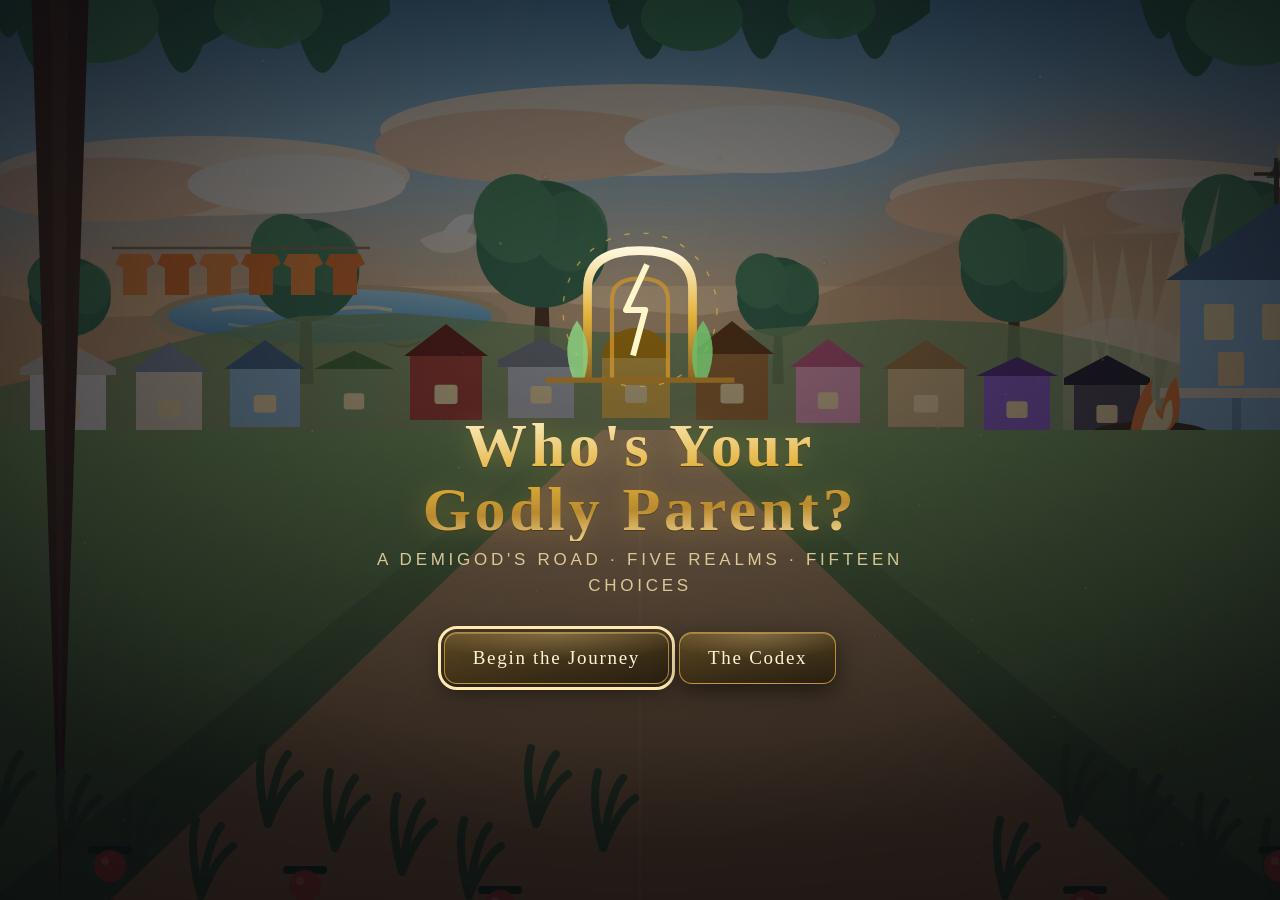
==== commit a2567cc0: "Stop verify.js measuring the wrong state after a pacing change The frame-timing step held the RUNNIN" ====
--- a/index.html
+++ b/index.html
@@ -8523,6 +8523,9 @@
   get state() { return G.state; },
   get p95() { return p95(); },
   get fps() { return fps; },
+  /* so a harness can measure one named state cleanly rather than whatever
+     happened to be in the rolling window */
+  resetFrameTimes() { frameTimes.length = 0; },
   G, D, S,
   setState,
   loadRealm,
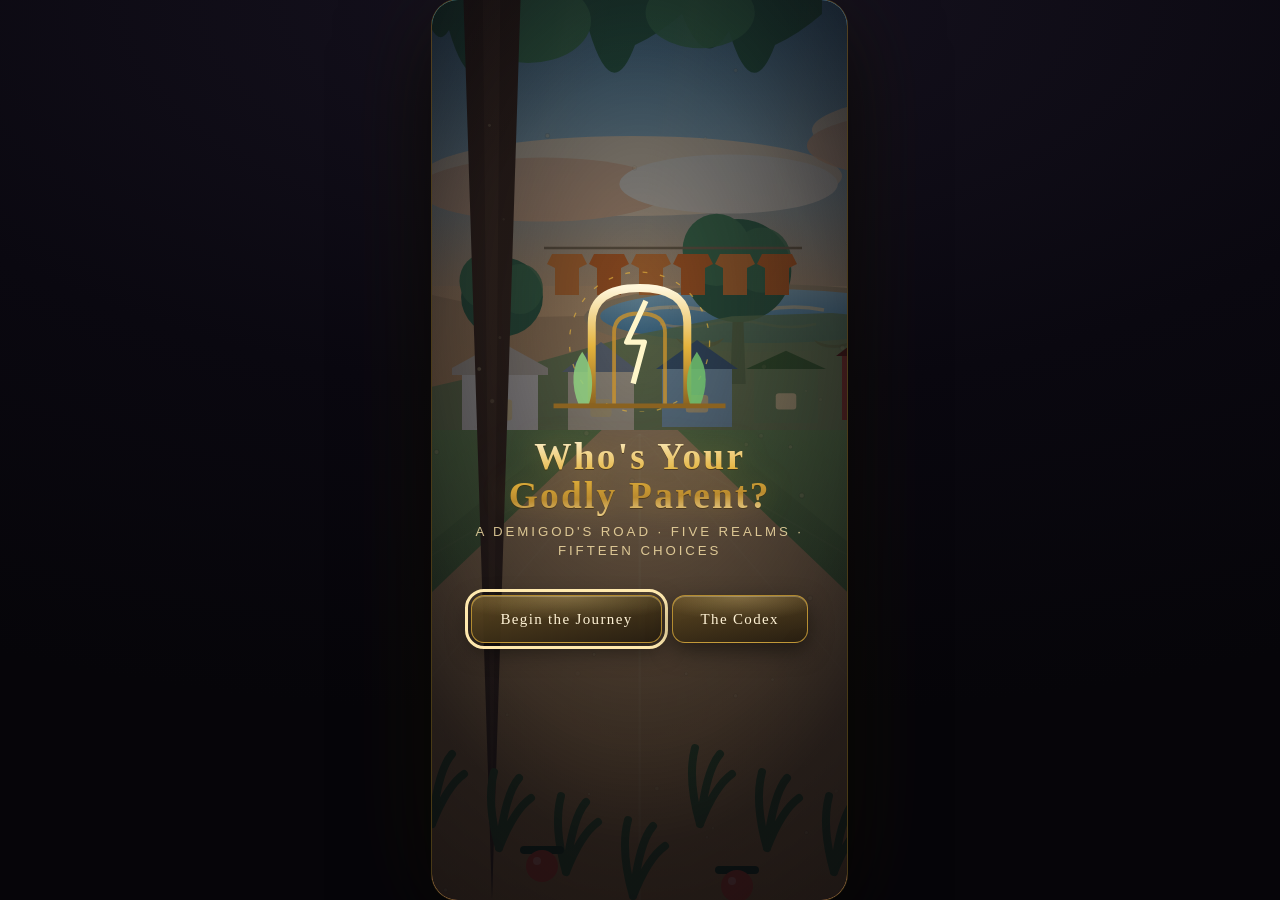
==== commit decbe4ed: "Hold a portrait phone frame everywhere, and let a player leave a run MOBILE ONLY. The game is compos" ====
--- a/index.html
+++ b/index.html
@@ -53,13 +53,17 @@
   --t-growth: 0;
   --t-geometry: 0;
 
-  /* the plus-junction sizing, responsive in one place */
-  --card: clamp(92px, min(27vw, 19vh), 186px);
-  --gap: clamp(8px, 2.4vw, 22px);
-
-  --hud-h: clamp(44px, 7vh, 64px);
   --safe-t: env(safe-area-inset-top, 0px);
   --safe-b: env(safe-area-inset-bottom, 0px);
+}
+
+/* Sizing that depends on the frame has to be declared INSIDE the frame:
+   container query units do not resolve on :root, which sits outside it. */
+#stage {
+  /* the plus-junction sizing, responsive in one place */
+  --card: clamp(92px, min(27cqw, 19cqh), 186px);
+  --gap: clamp(8px, 2.4cqw, 22px);
+  --hud-h: clamp(44px, 7cqh, 64px);
 }
 
 html, body {
@@ -75,14 +79,55 @@
   -webkit-tap-highlight-color: transparent;
 }
 
+/* ---- 1b. the phone frame ----------------------------------------------
+   This game is a mobile experience and is composed for exactly one shape: a
+   tall portrait screen. Rather than reflow into a wide desktop window — where
+   the five-lane plus strands itself in the middle of an acre of empty world —
+   it holds a portrait frame everywhere and lets the desktop sit behind it.
+
+   Three things fall out of that, all of them wanted:
+     · every composition is authored against one aspect ratio
+     · the desktop pixel cost collapses (1440x900 was rasterising 4x the
+       pixels of the phone, for a layout nobody was going to use)
+     · what you see on a laptop is what Freddie sees on his phone
+
+   The maths: take the largest 9:19.5 box that fits. On a phone that is the
+   whole screen and there is no letterboxing to see. */
+:root { --frame-w: 9; --frame-h: 19.5; }
+
+body {
+  background:
+    radial-gradient(120% 80% at 50% 0%, #16121F 0%, #0A0810 55%, #060509 100%);
+}
+
 #app {
   position: fixed;
   inset: 0;
+  margin: auto;                        /* centres it inside the inset box */
+  /* everything inside sizes against THIS box, not the browser window, so a
+     desktop window cannot stretch the layout the frame is meant to hold */
+  container-type: size;
+  container-name: frame;
+  width: min(100vw, calc(100dvh * var(--frame-w) / var(--frame-h)));
+  height: min(100dvh, calc(100vw * var(--frame-h) / var(--frame-w)));
   overflow: hidden;
   touch-action: none;                  /* no pinch-zoom, no double-tap-zoom */
   user-select: none;
   -webkit-user-select: none;
   -webkit-touch-callout: none;         /* no long-press menu on the play area */
+}
+
+/* Only dress the frame when there is actually a surround to dress. Keyed off
+   width rather than aspect ratio: a 390x844 phone is a hair wider than 9:19.5
+   and would otherwise pick up desktop chrome on a full-bleed screen. */
+@media (min-width: 720px) {
+  #app {
+    border-radius: 26px;
+    box-shadow:
+      0 0 0 1px rgba(227, 178, 60, 0.30),
+      0 30px 90px rgba(0, 0, 0, 0.75),
+      0 0 120px rgba(227, 178, 60, 0.07);
+  }
 }
 
 /* Anything focusable gets a visible ring. Non-negotiable. */
@@ -306,8 +351,8 @@
 #hero {
   position: absolute;
   left: 50%;
-  bottom: clamp(9%, 13vh, 18%);
-  height: clamp(22%, 25vh, 27%);
+  bottom: clamp(9%, 13cqh, 18%);
+  height: clamp(22%, 25cqh, 27%);
   transform: translateX(-50%);
   transform-origin: 50% 100%;
   pointer-events: none;
@@ -321,7 +366,7 @@
 #heroShadow {
   position: absolute;
   left: 50%;
-  bottom: clamp(7.4%, 11.4vh, 16.4%);
+  bottom: clamp(7.4%, 11.4cqh, 16.4%);
   width: 16%;
   height: 2.2%;
   transform: translateX(-50%);
@@ -331,6 +376,10 @@
 
 /* ---- 7. HUD — corners only, fades back during runs --------------------- */
 
+/* A three-column row rather than three absolutely-positioned pieces. With
+   only two toggles the old layout just about cleared the centred realm name;
+   adding a third put the buttons straight through it. A grid cannot overlap
+   itself, so this holds however many controls end up in the corner. */
 #hud {
   position: absolute;
   inset: 0;
@@ -339,15 +388,19 @@
   opacity: 1;
   transition: opacity .55s ease;
   z-index: 30;
+  display: grid;
+  grid-template-columns: auto minmax(0, 1fr) auto;
+  align-content: start;
+  align-items: start;
+  gap: 8px;
 }
 #hud.dim { opacity: .3; }
 #hud.hidden { opacity: 0; pointer-events: none; }
 #hud > * { pointer-events: auto; }
 
 #satchel {
-  position: absolute; top: calc(10px + var(--safe-t)); left: 10px;
   display: flex; flex-wrap: wrap; gap: 5px;
-  max-width: 30vw;
+  max-width: 24cqw;
   /* two rows at most: a full satchel used to wrap down over the realm name */
   max-height: 71px;
   overflow: hidden;
@@ -368,22 +421,22 @@
 }
 
 #realmTag {
-  position: absolute; top: calc(8px + var(--safe-t)); left: 50%;
-  transform: translateX(-50%);
   text-align: center;
-  width: min(52vw, 420px);
+  min-width: 0;                 /* let it shrink instead of pushing the row */
+  padding-top: 2px;
 }
 #realmTag .rname {
   font-family: var(--display);
-  font-size: clamp(12px, 2.6vw, 17px);
+  font-size: clamp(11px, 2.6cqw, 17px);
+  white-space: nowrap; overflow: hidden; text-overflow: ellipsis;
   letter-spacing: .16em;
   text-transform: uppercase;
   color: var(--gold-lit);
   text-shadow: 0 2px 6px rgba(0,0,0,.8);
 }
-#dots { display: flex; gap: 4px; justify-content: center; margin-top: 5px; }
+#dots { display: flex; gap: 3px; justify-content: center; margin-top: 5px; flex-wrap: nowrap; }
 #dots i {
-  width: 6px; height: 6px; border-radius: 50%;
+  width: 5px; height: 5px; flex: none; border-radius: 50%;
   background: rgba(255, 235, 190, .26);
   box-shadow: inset 0 0 0 1px rgba(0,0,0,.35);
   transition: transform .3s, background .3s;
@@ -392,10 +445,7 @@
 #dots i.now  { background: var(--gold-lit); transform: scale(1.75);
                box-shadow: 0 0 9px rgba(255,225,150,.9); }
 
-#toggles {
-  position: absolute; top: calc(8px + var(--safe-t)); right: 8px;
-  display: flex; gap: 6px;
-}
+#toggles { display: flex; gap: 6px; }
 .tog {
   width: 44px; height: 44px;            /* 44px minimum touch target */
   display: grid; place-items: center;
@@ -422,17 +472,17 @@
   padding: calc(var(--hud-h) + var(--safe-t) + 4px) 8px calc(10px + var(--safe-b));
   place-items: center;
   grid-template-rows: auto 1fr;
-  gap: clamp(6px, 1.6vh, 18px);
+  gap: clamp(6px, 1.6cqh, 18px);
 }
 #junction.on { display: grid; }
 
 /* the question plaque */
 #prompt {
-  width: min(94vw, 740px);
-  padding: clamp(10px, 2.2vh, 18px) clamp(14px, 3vw, 26px);
+  width: min(94cqw, 740px);
+  padding: clamp(10px, 2.2cqh, 18px) clamp(14px, 3cqw, 26px);
   text-align: center;
   font-family: var(--display);
-  font-size: clamp(16px, 4.1vw, 25px);
+  font-size: clamp(16px, 4.1cqw, 25px);
   line-height: 1.32;
   color: #F6EBD2;
   text-shadow: 0 1px 0 rgba(255,255,255,.15), 0 2px 10px rgba(0,0,0,.7);
@@ -512,7 +562,7 @@
 .lane .art { width: 88%; flex: 1 1 auto; min-height: 0; display: grid; place-items: center; }
 .lane .art svg { width: 100%; height: 100%; overflow: visible; }
 .lane .lbl {
-  font-size: clamp(10px, 2.5vw, 13.5px);
+  font-size: clamp(10px, 2.5cqw, 13.5px);
   line-height: 1.14;
   text-align: center;
   color: #F4E7CC;
@@ -584,7 +634,23 @@
   background: radial-gradient(60% 50% at 50% 50%, rgba(5,4,10,.45), rgba(5,4,10,.82));
 }
 #tutorial.on { display: grid; }
-#tutorial .tut-inner { text-align: center; padding: 22px; width: min(88vw, 420px); }
+
+/* the confirm before abandoning a run — same furniture as the tutorial */
+#leaveAsk {
+  position: absolute; inset: 0;
+  z-index: 45;
+  display: none;
+  place-items: center;
+  background: radial-gradient(60% 50% at 50% 50%, rgba(5,4,10,.55), rgba(5,4,10,.88));
+}
+#leaveAsk.on { display: grid; }
+#leaveAsk .ask-inner {
+  text-align: center; padding: 22px; width: min(88cqw, 400px);
+}
+#leaveAsk h3 { font-family: var(--display); font-size: 22px; margin-bottom: 8px; }
+#leaveAsk p { font-size: 16px; color: #E9DCC2; margin-bottom: 16px; }
+#leaveAsk .btn-row { justify-content: center; }
+#tutorial .tut-inner { text-align: center; padding: 22px; width: min(88cqw, 420px); }
 #tutorial h3 { font-family: var(--display); font-size: 22px; margin-bottom: 6px; }
 #tutorial p { font-size: 16px; color: #E9DCC2; margin-bottom: 14px; }
 #ghostHand {
@@ -630,26 +696,26 @@
    result card or the Codex */
 .overlay-open #junction { opacity: 0; pointer-events: none; transition: opacity .3s ease; }
 
-#titleScreen .title-wrap { text-align: center; width: min(92vw, 620px); }
+#titleScreen .title-wrap { text-align: center; width: min(92cqw, 620px); }
 #titleScreen h1 {
   font-family: var(--display);
-  font-size: clamp(30px, 9vw, 62px);
+  font-size: clamp(30px, 9cqw, 62px);
   line-height: 1.04;
   margin-bottom: 6px;
 }
 #titleScreen .sub {
-  font-size: clamp(13px, 3.2vw, 17px);
+  font-size: clamp(13px, 3.2cqw, 17px);
   letter-spacing: .22em;
   text-transform: uppercase;
   color: rgba(255, 233, 174, .8);
-  margin-bottom: clamp(18px, 4vh, 34px);
-}
-#titleScreen .crest { width: min(46vw, 210px); margin: 0 auto clamp(10px, 3vh, 26px); }
+  margin-bottom: clamp(18px, 4cqh, 34px);
+}
+#titleScreen .crest { width: min(46cqw, 210px); margin: 0 auto clamp(10px, 3cqh, 26px); }
 #titleScreen .crest svg { width: 100%; height: auto; display: block; }
 
 .btn {
   font-family: var(--display);
-  font-size: clamp(15px, 3.6vw, 19px);
+  font-size: clamp(15px, 3.6cqw, 19px);
   letter-spacing: .09em;
   padding: 14px 28px;
   min-height: 48px;
@@ -668,10 +734,10 @@
 .btn-row { display: flex; flex-wrap: wrap; gap: 10px; justify-content: center; }
 
 /* --- character select uses the same plus, so the mechanic is taught --- */
-#selectScreen .sel-wrap { width: 100%; display: grid; place-items: center; gap: clamp(6px, 2vh, 16px); }
+#selectScreen .sel-wrap { width: 100%; display: grid; place-items: center; gap: clamp(6px, 2cqh, 16px); }
 #selectScreen h2 {
   font-family: var(--display);
-  font-size: clamp(17px, 4.4vw, 27px);
+  font-size: clamp(17px, 4.4cqw, 27px);
   text-align: center;
 }
 #selectScreen .hint { font-size: 14px; color: rgba(240,228,200,.72); text-align: center; }
@@ -701,7 +767,7 @@
 #selLanes .lbl {
   position: absolute;
   left: 0; right: 0; bottom: 5px;
-  font-size: clamp(10px, 2.6vw, 13px);
+  font-size: clamp(10px, 2.6cqw, 13px);
 }
 .pedestal {
   position: absolute; bottom: 2px; left: 50%; transform: translateX(-50%);
@@ -718,11 +784,11 @@
 }
 #flavour {
   min-height: 2.6em;
-  font-size: clamp(13px, 3.2vw, 16px);
+  font-size: clamp(13px, 3.2cqw, 16px);
   font-style: italic;
   color: #F0E2C4;
   text-align: center;
-  width: min(90vw, 520px);
+  width: min(90cqw, 520px);
   text-shadow: 0 1px 4px rgba(0,0,0,.8);
 }
 #flavour .caret {
@@ -742,19 +808,19 @@
 #realmIntro .ri-inner { text-align: center; }
 #realmIntro .ri-name {
   font-family: var(--display);
-  font-size: clamp(28px, 8.4vw, 66px);
+  font-size: clamp(28px, 8.4cqw, 66px);
   letter-spacing: .1em;
   animation: riIn 1.1s cubic-bezier(.16,1,.3,1) both;
 }
 #realmIntro .ri-sub {
-  font-size: clamp(12px, 3vw, 16px);
+  font-size: clamp(12px, 3cqw, 16px);
   letter-spacing: .2em; text-transform: uppercase;
   color: rgba(255,236,190,.78);
   margin-top: 8px;
   animation: riIn 1.1s .18s cubic-bezier(.16,1,.3,1) both;
 }
 #realmIntro .ri-rule {
-  height: 1px; width: min(64vw, 340px); margin: 14px auto 0;
+  height: 1px; width: min(64cqw, 340px); margin: 14px auto 0;
   background: linear-gradient(90deg, transparent, var(--gold), transparent);
   animation: riRule 1.2s .3s cubic-bezier(.16,1,.3,1) both;
 }
@@ -800,8 +866,8 @@
 #claimSymbol {
   position: absolute;
   left: 50%; top: 23%;
-  width: clamp(120px, 34vw, 260px);
-  height: clamp(120px, 34vw, 260px);
+  width: clamp(120px, 34cqw, 260px);
+  height: clamp(120px, 34cqw, 260px);
   transform: translate(-50%, -50%) scale(.2);
   opacity: 0;
   pointer-events: none;
@@ -819,7 +885,7 @@
 /* the light it casts down over the scene */
 #claimBeam {
   position: absolute; left: 50%; top: 21%;
-  width: clamp(180px, 60vw, 560px); height: 74%;
+  width: clamp(180px, 60cqw, 560px); height: 74%;
   transform: translateX(-50%);
   pointer-events: none;
   opacity: 0;
@@ -853,7 +919,7 @@
   text-align: center;
   font-family: var(--display);
   font-weight: 600;
-  font-size: clamp(34px, 12vw, 90px);
+  font-size: clamp(34px, 12cqw, 90px);
   letter-spacing: .1em;
   pointer-events: none;
 }
@@ -871,7 +937,7 @@
 #claimLine {
   position: absolute; left: 0; right: 0; top: 84%;
   text-align: center;
-  font-size: clamp(14px, 3.6vw, 20px);
+  font-size: clamp(14px, 3.6cqw, 20px);
   letter-spacing: .1em;
   color: #F3E6CA;
   opacity: 0;
@@ -885,7 +951,7 @@
 #resultScreen { background: radial-gradient(80% 70% at 50% 0%, rgba(20,16,28,.9), rgba(4,3,8,.97)); }
 
 #card {
-  width: min(94vw, 460px);
+  width: min(94cqw, 460px);
   margin: 0 auto;
   border-radius: 20px;
   overflow: hidden;
@@ -896,7 +962,7 @@
 
 .card-hero {
   position: relative;
-  height: clamp(190px, 34vh, 280px);
+  height: clamp(190px, 34cqh, 280px);
   display: grid; place-items: center;
   overflow: hidden;
   background:
@@ -917,10 +983,10 @@
 .card-hero .fig { position: relative; height: 82%; width: 46%; margin-top: 9%; }
 .card-hero .fig svg { position: absolute; inset: 0; width: 100%; height: 100%; }
 
-.card-body { padding: 14px clamp(12px, 4vw, 20px) 0; }
-.card-god { font-family: var(--display); font-size: clamp(26px, 7vw, 38px); text-align: center; }
+.card-body { padding: 14px clamp(12px, 4cqw, 20px) 0; }
+.card-god { font-family: var(--display); font-size: clamp(26px, 7cqw, 38px); text-align: center; }
 .card-dom {
-  text-align: center; font-size: clamp(12px, 3vw, 14.5px);
+  text-align: center; font-size: clamp(12px, 3cqw, 14.5px);
   color: rgba(240, 228, 200, .82); letter-spacing: .04em; margin-bottom: 12px;
 }
 .card-sec { margin-top: 13px; }
@@ -975,12 +1041,12 @@
 /* ---- 13. codex -------------------------------------------------------- */
 
 #codexScreen { background: radial-gradient(80% 70% at 50% 0%, rgba(18,15,26,.94), rgba(4,3,8,.98)); }
-#codexScreen h2 { font-family: var(--display); font-size: clamp(22px, 6vw, 34px); text-align: center; }
+#codexScreen h2 { font-family: var(--display); font-size: clamp(22px, 6cqw, 34px); text-align: center; }
 #codexCount { text-align: center; color: var(--gold-lit); font-size: 14px; margin-bottom: 14px; letter-spacing: .1em; }
 #codexGrid {
   display: grid; gap: 10px;
   grid-template-columns: repeat(auto-fill, minmax(126px, 1fr));
-  width: min(96vw, 900px); margin: 0 auto 16px;
+  width: min(96cqw, 900px); margin: 0 auto 16px;
 }
 .cx-sub {
   text-align: center; font-size: 14px; line-height: 1.5;
@@ -1101,18 +1167,18 @@
 
 /* below 360px the plus still has to fit — shrink the gap first, then the card */
 @media (max-width: 359px) {
-  :root { --card: clamp(84px, 26.5vw, 104px); --gap: 6px; }
+  :root { --card: clamp(84px, 26.5cqw, 104px); --gap: 6px; }
   .lane .lbl { font-size: 9.5px; }
   .satchel-item { width: 24px; height: 24px; }
   .satchel-item svg { width: 15px; height: 15px; }
-  #satchel { max-width: 26vw; max-height: 58px; }
-  #realmTag { width: 44vw; }
+  #satchel { max-width: 26cqw; max-height: 58px; }
+  #realmTag { width: 44cqw; }
   #realmTag .rname { font-size: 10px; letter-spacing: .1em; }
 }
 /* landscape phones: very little vertical room, so the plus drives off vh */
 @media (orientation: landscape) and (max-height: 520px) {
-  :root { --card: clamp(74px, 15vh, 128px); --gap: clamp(6px, 1.4vh, 12px); }
-  #prompt { font-size: clamp(13px, 2.2vh, 19px); padding: 6px 16px; }
+  :root { --card: clamp(74px, 15cqh, 128px); --gap: clamp(6px, 1.4cqh, 12px); }
+  #prompt { font-size: clamp(13px, 2.2cqh, 19px); padding: 6px 16px; }
   #junction { gap: 4px; padding-top: calc(var(--safe-t) + 40px); }
 }
 /* big screens: let it breathe rather than stretch */
@@ -1144,7 +1210,7 @@
   filter: drop-shadow(0 10px 18px rgba(0,0,0,.6));
   z-index: 2;
 }
-#claimHero { width: clamp(90px, 22vw, 190px); }
+#claimHero { width: clamp(90px, 22cqw, 190px); }
 #claimHero svg { position: absolute; inset: 0; width: 100%; height: 100%; display: block; }
 #claimSymbol, #claimRing, #claimName, #claimLine { z-index: 3; }
 #claimBeam { z-index: 1; }
@@ -2854,6 +2920,14 @@
     ctx.setTransform(dpr, 0, 0, dpr, 0, 0);
   }
 
+  /* The canvas is no longer the whole window: on anything wider than a phone
+     the game sits in a portrait frame with the desktop showing either side.
+     Callers hand us viewport coordinates straight out of
+     getBoundingClientRect(), so convert into canvas space here rather than
+     making every call site remember the offset. */
+  function localX(x) { return x - (cv ? cv.getBoundingClientRect().left : 0); }
+  function localY(y) { return y - (cv ? cv.getBoundingClientRect().top : 0); }
+
   const rand = (a, b) => a + Math.random() * (b - a);
 
   function spawn(p, first) {
@@ -3020,10 +3094,11 @@
       if (!enabled) return;
       const parts = [];
       const count = Math.round((n || 16) * (typeof G !== 'undefined' ? G.quality : 1));
+      const cx = localX(x), cy = localY(y);
       for (let i = 0; i < count; i++) {
         const a = Math.random() * 6.2832;
         const s = rand(40, 150) * (power || 1);
-        parts.push({ x, y, vx: Math.cos(a) * s, vy: Math.sin(a) * s,
+        parts.push({ x: cx, y: cy, vx: Math.cos(a) * s, vy: Math.sin(a) * s,
                      r: rand(1, 3), a: rand(.5, 1) });
       }
       bursts.push({ parts, t: 0, dur: 0.85, colour: colour || '#FFE9AE', gravity: 60 });
@@ -3036,8 +3111,8 @@
       const count = Math.round(26 * (typeof G !== 'undefined' ? G.quality : 1));
       for (let i = 0; i < count; i++) {
         parts.push({
-          x: rect.left + Math.random() * rect.width,
-          y: rect.top + Math.random() * rect.height,
+          x: localX(rect.left) + Math.random() * rect.width,
+          y: localY(rect.top) + Math.random() * rect.height,
           vx: rand(-60, 60), vy: rand(-130, -30),
           r: rand(1, 3.4), a: rand(.4, 1),
         });
@@ -3050,10 +3125,11 @@
       if (!enabled) return;
       const parts = [];
       const count = Math.round(90 * (typeof G !== 'undefined' ? G.quality : 1));
+      const cx = localX(x), cy = localY(y);
       for (let i = 0; i < count; i++) {
         const a = Math.random() * 6.2832;
         const s = rand(220, 620);
-        parts.push({ x, y, vx: Math.cos(a) * s, vy: Math.sin(a) * s * 0.6,
+        parts.push({ x: cx, y: cy, vx: Math.cos(a) * s, vy: Math.sin(a) * s * 0.6,
                      r: rand(1.4, 4), a: rand(.5, 1) });
       }
       bursts.push({ parts, t: 0, dur: 1.6, colour: colour || '#FFE9AE', gravity: 10 });
@@ -5275,6 +5351,13 @@
     'stroke-width="7"/><circle cx="50" cy="50" r="9" fill="currentColor"/>' +
     '<path d="M26 74 L74 26" stroke="currentColor" stroke-width="7" stroke-linecap="round"/>'),
 
+  /* leave the road: a doorway with an arrow walking back out through it */
+  leave: () => svgBox('<path d="M58 18 H82 v64 H58" fill="none" stroke="currentColor" ' +
+    'stroke-width="7" stroke-linecap="round" stroke-linejoin="round"/>' +
+    '<path d="M56 50 H20" stroke="currentColor" stroke-width="7" stroke-linecap="round"/>' +
+    '<path d="M34 34 L18 50 L34 66" fill="none" stroke="currentColor" stroke-width="7" ' +
+    'stroke-linecap="round" stroke-linejoin="round"/>'),
+
   /* the title crest: a lightning-lit laurel over an open gateway */
   crest: () => {
     const g = uid('cr');
@@ -7008,8 +7091,13 @@
         Particles.burst(r.left + r.width / 2, r.top + r.height / 2, laneGlow(opt), 30, 1.5);
       } else {
         const r = el.getBoundingClientRect();
-        el.style.setProperty('--shatter-x', ((r.left + r.width / 2) - window.innerWidth / 2) * 0.22 + 'px');
-        el.style.setProperty('--shatter-y', ((r.top + r.height / 2) - window.innerHeight / 2) * 0.22 - 30 + 'px');
+        // outward from the centre of the STAGE, which is not the centre of
+        // the window once the game is letterboxed into its portrait frame
+        const sr = D.stage.getBoundingClientRect();
+        el.style.setProperty('--shatter-x',
+          ((r.left + r.width / 2) - (sr.left + sr.width / 2)) * 0.22 + 'px');
+        el.style.setProperty('--shatter-y',
+          ((r.top + r.height / 2) - (sr.top + sr.height / 2)) * 0.22 - 30 + 'px');
         el.style.setProperty('--shatter-rot', ((Math.random() * 24) - 12).toFixed(1) + 'deg');
         el.classList.add('shatter');
         Particles.shatter(r, '#FFE9AE');
@@ -7231,7 +7319,8 @@
     // 4. the shockwave, and the crowd kneeling in a wave from the front row back
     after(3300, () => {
       D.claimRing.classList.add('burst');
-      Particles.shockwave(window.innerWidth / 2, window.innerHeight * 0.23, c[2]);
+      const sr = D.stage.getBoundingClientRect();
+      Particles.shockwave(sr.left + sr.width / 2, sr.top + sr.height * 0.23, c[2]);
       Audio2.thunder();
       const rows = D.claimStage.querySelectorAll('.cwd');
       rows.forEach((el) => {
@@ -7889,8 +7978,19 @@
         '<div id="toggles">' +
           '<button class="tog" id="togSound" aria-pressed="false" aria-label="Sound"></button>' +
           '<button class="tog" id="togMotion" aria-pressed="false" aria-label="Reduce motion"></button>' +
+          '<button class="tog" id="btnLeave" aria-label="Leave the road"></button>' +
         '</div>' +
       '</div>' +
+
+      '<div id="leaveAsk"><div class="ask-inner plate">' +
+        '<h3 class="display">Leave the road?</h3>' +
+        '<p>You will go back to the start. The choices you have made so far ' +
+           'will not be kept.</p>' +
+        '<div class="btn-row">' +
+          '<button class="btn" id="leaveNo">Keep going</button>' +
+          '<button class="btn" id="leaveYes">Leave</button>' +
+        '</div>' +
+      '</div></div>' +
 
       '<div id="junction">' +
         '<div id="prompt" class="plate"></div>' +
@@ -7956,6 +8056,8 @@
   D.dots = document.getElementById('dots');
   D.togSound = document.getElementById('togSound');
   D.togMotion = document.getElementById('togMotion');
+  D.btnLeave = document.getElementById('btnLeave');
+  D.leaveAsk = document.getElementById('leaveAsk');
   D.junction = document.getElementById('junction');
   D.prompt = document.getElementById('prompt');
   D.lanes = document.getElementById('lanes');
@@ -8004,8 +8106,8 @@
 /* One copy is as wide as the viewport is tall x 16/9, so two copies cover
    every viewport we target and a third is pure cost. Recomputed on resize. */
 function copiesNeeded() {
-  const copyW = window.innerHeight * (1600 / 900);
-  return Math.max(2, Math.ceil(window.innerWidth / copyW) + 1);
+  const copyW = (stageH || window.innerHeight) * (1600 / 900);
+  return Math.max(2, Math.ceil((stageW || window.innerWidth) / copyW) + 1);
 }
 
 function fillStrips(art) {
@@ -8020,12 +8122,24 @@
 let planeRungs = [];
 let horizonY = 0, groundH = 0;
 
+/* The stage, not the window. On anything wider than a phone the game is
+   letterboxed into a portrait frame, and every piece of projection maths has
+   to work in the frame's coordinates or the road, the collectibles and the
+   creatures all drift off to one side. */
+let stageW = 0, stageH = 0;
+
+function measureStage() {
+  const r = D.stage.getBoundingClientRect();
+  stageW = r.width || window.innerWidth;
+  stageH = r.height || window.innerHeight;
+}
+
 function measurePlane() {
-  const vw = window.innerWidth, vh = window.innerHeight;
-  const scale = Math.max(vw / 1600, vh / 900);
-  const offsetY = (vh - 900 * scale) / 2;
+  measureStage();
+  const scale = Math.max(stageW / 1600, stageH / 900);
+  const offsetY = (stageH - 900 * scale) / 2;
   horizonY = offsetY + PLANE_HORIZON * scale;
-  groundH = vh - horizonY;
+  groundH = stageH - horizonY;
 }
 
 function loadRealm(index) {
@@ -8119,7 +8233,7 @@
   const p = Math.pow(u, 2.2);
   return {
     y: horizonY + groundH * p,
-    x: window.innerWidth / 2 + lane * p * window.innerWidth * 0.42,
+    x: stageW / 2 + lane * p * stageW * 0.42,
     s: 0.10 + p * 1.5,
   };
 }
@@ -8354,8 +8468,52 @@
   D.togMotion.setAttribute('aria-label', G.reduced ? 'Reduced motion on' : 'Reduced motion off');
 }
 
+/* ---- leaving a run ------------------------------------------------------
+   A child ten questions deep who wants to start over should not have to
+   reload the page. This does not undo an answer and never goes back one
+   question — a choice is still instant and final, which is the point of the
+   game. It abandons the whole run and returns to the title.
+
+   It asks first, because losing ten answers to a mis-tap would be miserable,
+   and it takes the modal lock so the confirm cannot answer a junction. */
+function askToLeave() {
+  if (D.leaveAsk.classList.contains('on')) return;
+  Input.setModal(true);
+  D.leaveAsk.classList.add('on');
+  D.live.textContent = 'Leave the road? Your choices so far will not be kept.';
+
+  const close = (leaving) => {
+    D.leaveAsk.classList.remove('on');
+    window.removeEventListener('keydown', onKey, true);
+    D.leaveAsk.removeEventListener('click', onBackdrop);
+    Input.setModal(false);
+    if (leaving) {
+      resetRun();
+      G.realmIndex = 0;
+      loadRealm(0);
+      updateDots();
+      setState(S.TITLE);
+    } else if (G.state === S.JUNCTION) {
+      Input.preArm();
+      Input.arm();                    // hand the junction straight back
+    }
+  };
+  const onKey = (e) => {
+    if (e.key === 'Escape') { e.preventDefault(); close(false); }
+  };
+  const onBackdrop = (e) => { if (e.target === D.leaveAsk) close(false); };
+
+  D.leaveAsk.querySelector('#leaveNo').onclick = () => close(false);
+  D.leaveAsk.querySelector('#leaveYes').onclick = () => close(true);
+  D.leaveAsk.addEventListener('click', onBackdrop);
+  window.addEventListener('keydown', onKey, true);
+  D.leaveAsk.querySelector('#leaveNo').focus({ preventScroll: true });
+}
+
 function initHUD() {
   paintToggles();
+  D.btnLeave.innerHTML = Glyph.leave();
+  D.btnLeave.addEventListener('click', askToLeave);
   D.togSound.addEventListener('click', () => {
     G.muted = !G.muted;
     Audio2.unlock();
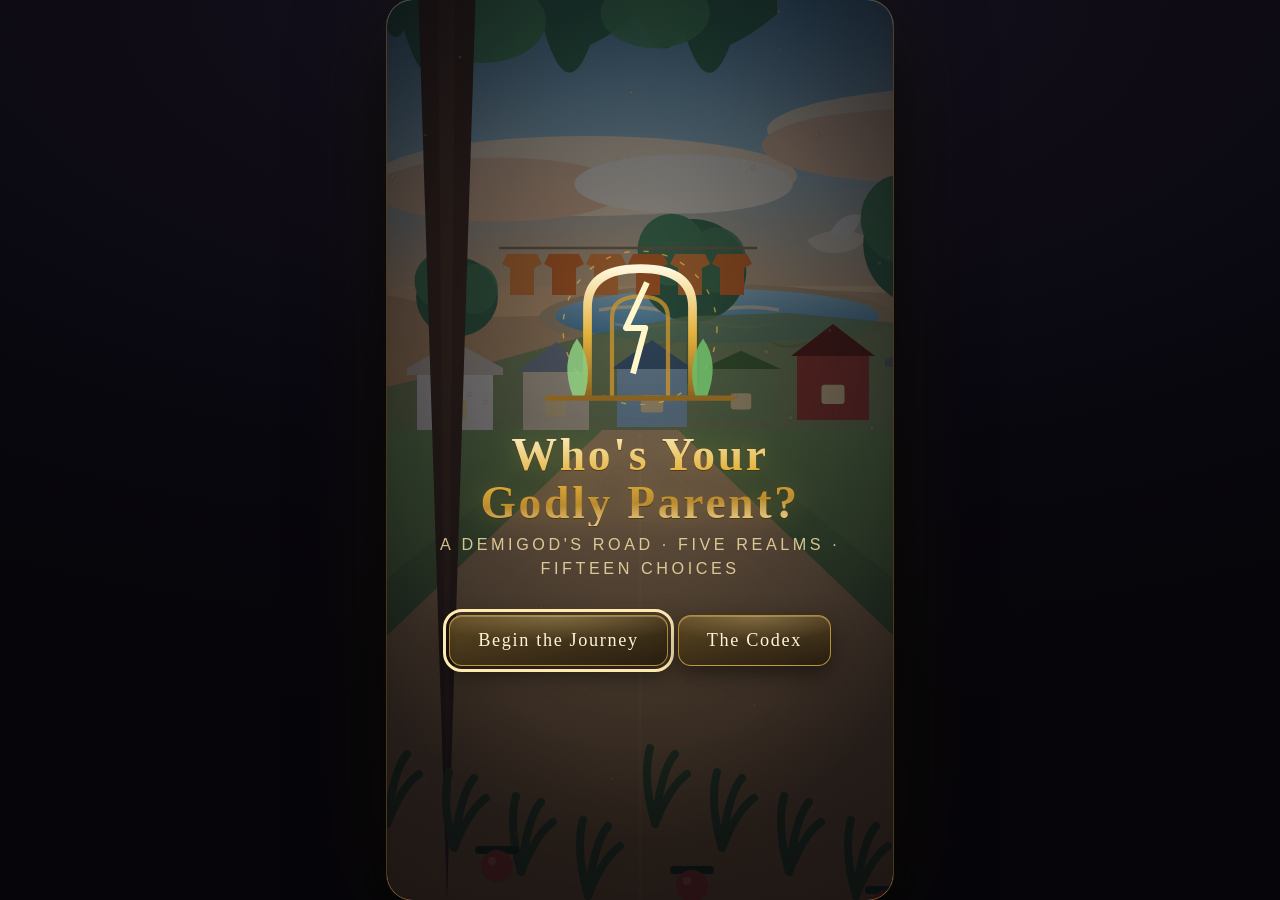
==== commit 8b266631: "Make the phone frame fill the space it is given Pinning the frame to exactly 9:19.5 meant the height" ====
--- a/index.html
+++ b/index.html
@@ -60,8 +60,13 @@
 /* Sizing that depends on the frame has to be declared INSIDE the frame:
    container query units do not resolve on :root, which sits outside it. */
 #stage {
-  /* the plus-junction sizing, responsive in one place */
-  --card: clamp(92px, min(27cqw, 19cqh), 186px);
+  /* The plus-junction sizing, responsive in one place.
+     The height bound is the tight one on purpose. Bounded mainly by width,
+     the plus grew taller in proportion on a squatter frame and the DOWN card
+     swallowed the hero standing behind it — 72px of him showed on a tall
+     phone and 22px on a short one. Keyed to height, the plus takes the same
+     share of the screen at every shape in the frame's range. */
+  --card: clamp(92px, min(27cqw, 12.6cqh), 186px);
   --gap: clamp(8px, 2.4cqw, 22px);
   --hud-h: clamp(44px, 7cqh, 64px);
 }
@@ -91,9 +96,18 @@
        pixels of the phone, for a layout nobody was going to use)
      · what you see on a laptop is what Freddie sees on his phone
 
-   The maths: take the largest 9:19.5 box that fits. On a phone that is the
-   whole screen and there is no letterboxing to see. */
-:root { --frame-w: 9; --frame-h: 19.5; }
+   The shape is a RANGE, not a fixed ratio, and that matters. Pinning it to
+   exactly 9:19.5 meant the height was capped by the window and the width was
+   then forced down to 46% of it — so in a short, wide panel the game filled
+   about a quarter of the space and looked tiny. Now it always takes the full
+   height and only the WIDTH is capped, anywhere between a tall phone
+   (9:19.5) and a stubby one (9:16). Both are real phone shapes, so it still
+   reads as a phone at either end, and it fills far more of whatever it is
+   given. On an actual phone it is the whole screen either way. */
+:root {
+  --frame-widest: 0.5625;    /* 9:16  — squarest it may get */
+  --frame-tallest: 2.1667;   /* 9:19.5 as h/w — tallest it may get */
+}
 
 body {
   background:
@@ -108,8 +122,8 @@
      desktop window cannot stretch the layout the frame is meant to hold */
   container-type: size;
   container-name: frame;
-  width: min(100vw, calc(100dvh * var(--frame-w) / var(--frame-h)));
-  height: min(100dvh, calc(100vw * var(--frame-h) / var(--frame-w)));
+  width: min(100vw, calc(100dvh * var(--frame-widest)));
+  height: min(100dvh, calc(100vw * var(--frame-tallest)));
   overflow: hidden;
   touch-action: none;                  /* no pinch-zoom, no double-tap-zoom */
   user-select: none;
@@ -129,6 +143,42 @@
       0 0 120px rgba(227, 178, 60, 0.07);
   }
 }
+
+/* ---- 1c. turn the phone upright ---------------------------------------
+   A phone held sideways gives this game a 219px-wide frame, and the plus
+   genuinely does not fit — the bottom card clips off the screen. Rather than
+   ship a broken layout for a shape the game was never built for, ask for the
+   phone the right way up.
+
+   Keyed to landscape AND a short viewport, so a laptop window — which is also
+   landscape but plenty tall — never sees it. */
+#rotate {
+  position: fixed; inset: 0; z-index: 90;
+  display: none;
+  place-items: center;
+  text-align: center;
+  padding: 24px;
+  background: radial-gradient(70% 70% at 50% 50%, #14101E, #07060B);
+  color: var(--vellum);
+}
+#rotate .r-phone {
+  width: 62px; height: 100px; margin: 0 auto 20px;
+  border: 3px solid var(--gold); border-radius: 12px;
+  animation: rotateHint 2.6s ease-in-out infinite;
+}
+#rotate p {
+  font-family: var(--display);
+  font-size: 19px; letter-spacing: .08em; color: var(--gold-lit);
+}
+@keyframes rotateHint {
+  0%, 40%   { transform: rotate(-90deg); }
+  60%, 100% { transform: rotate(0deg); }
+}
+@media (orientation: landscape) and (max-height: 560px) {
+  #rotate { display: grid; }
+}
+/* honour reduced motion: state it, do not animate it */
+.reduced #rotate .r-phone { animation: none !important; }
 
 /* Anything focusable gets a visible ring. Non-negotiable. */
 :focus-visible {
@@ -8035,6 +8085,17 @@
       '<div id="dev"></div>' +
     '</div>';
 
+  /* Shown only on a phone held sideways, where the plus genuinely does not
+     fit. It lives on <body>, NOT inside #app: #app is a size container, and
+     container-type implies layout containment, which makes it the containing
+     block for position:fixed descendants. Left inside, this overlay would be
+     trapped in the 219px-wide frame it is there to apologise for. */
+  const rot = document.createElement('div');
+  rot.id = 'rotate';
+  rot.innerHTML = '<div><div class="r-phone"></div>' +
+    '<p>Turn your phone upright</p></div>';
+  document.body.appendChild(rot);
+
   D.stage = document.getElementById('stage');
   D.L = [0, 1, 2, 3, 4].map((i) => document.getElementById('L' + i));
   D.strips = [0, 1, 2, 4].map((i) => document.getElementById('L' + i).querySelector('.strip'));
